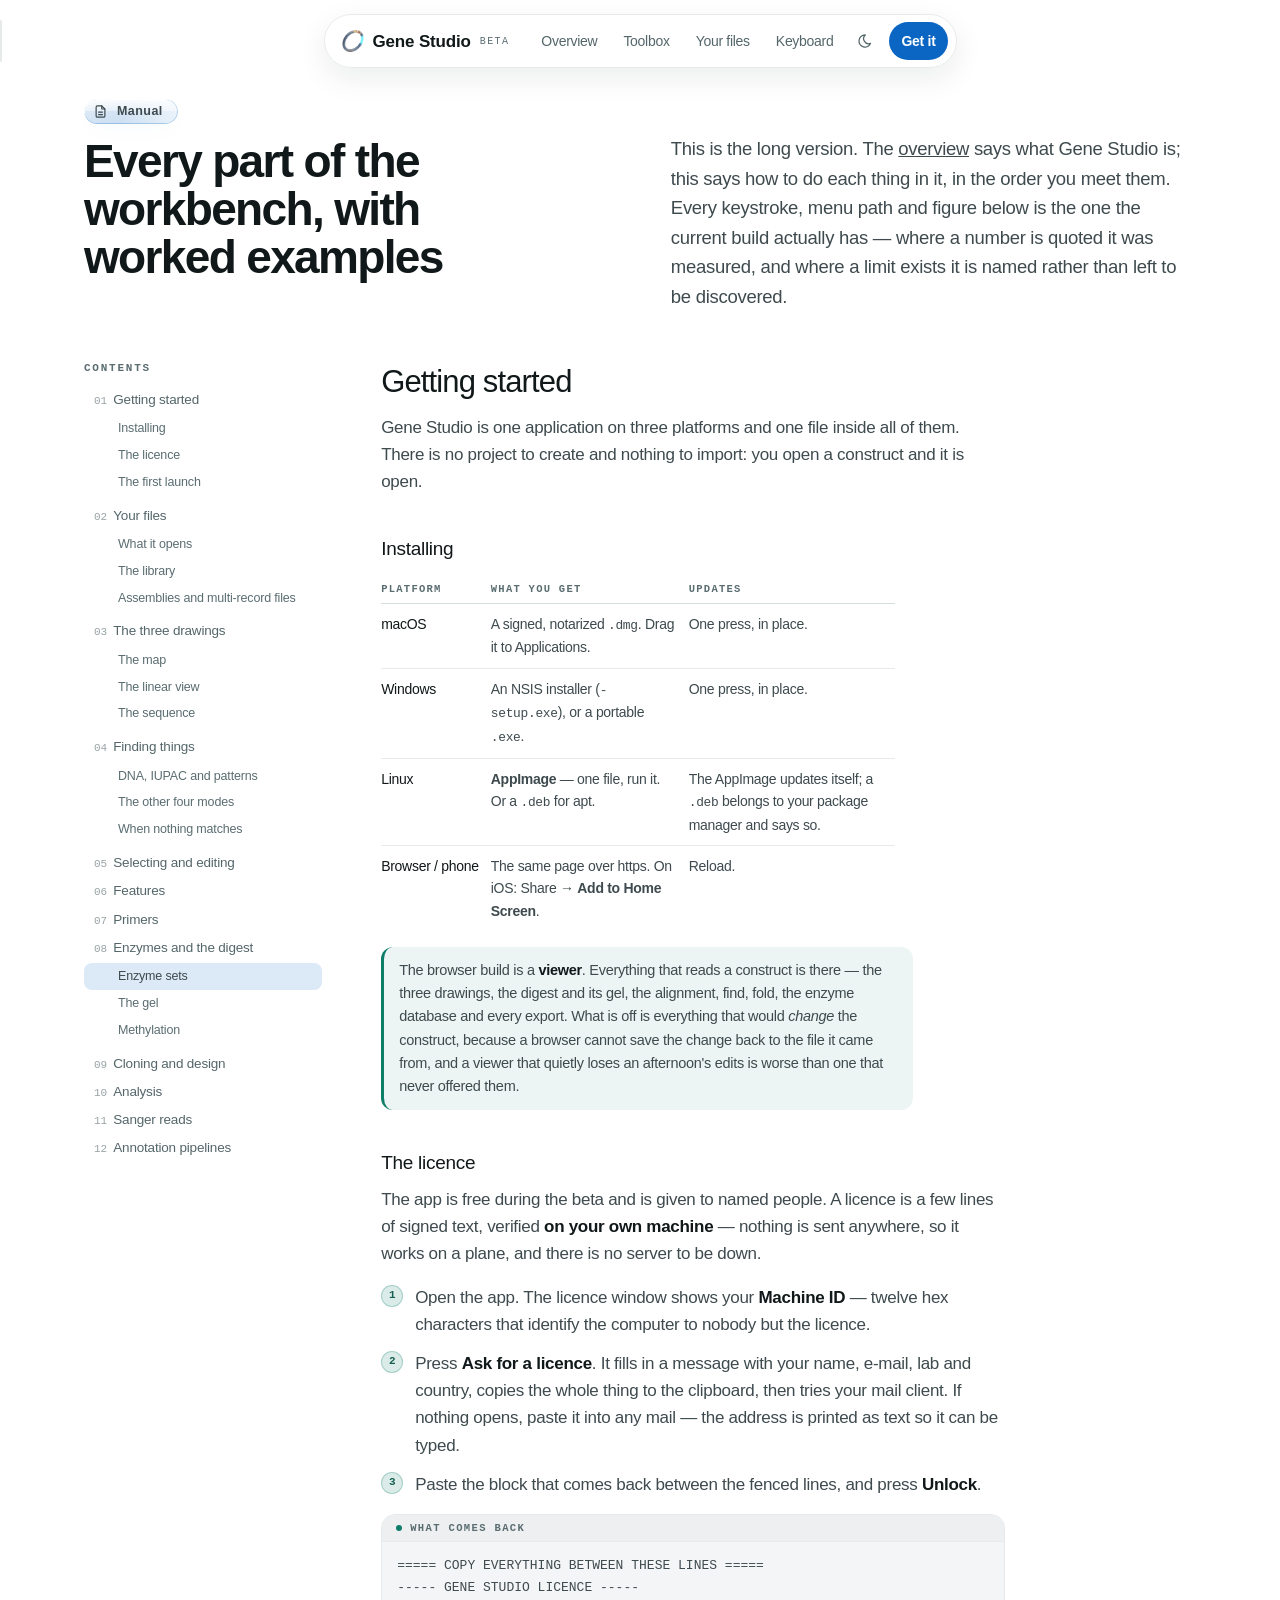
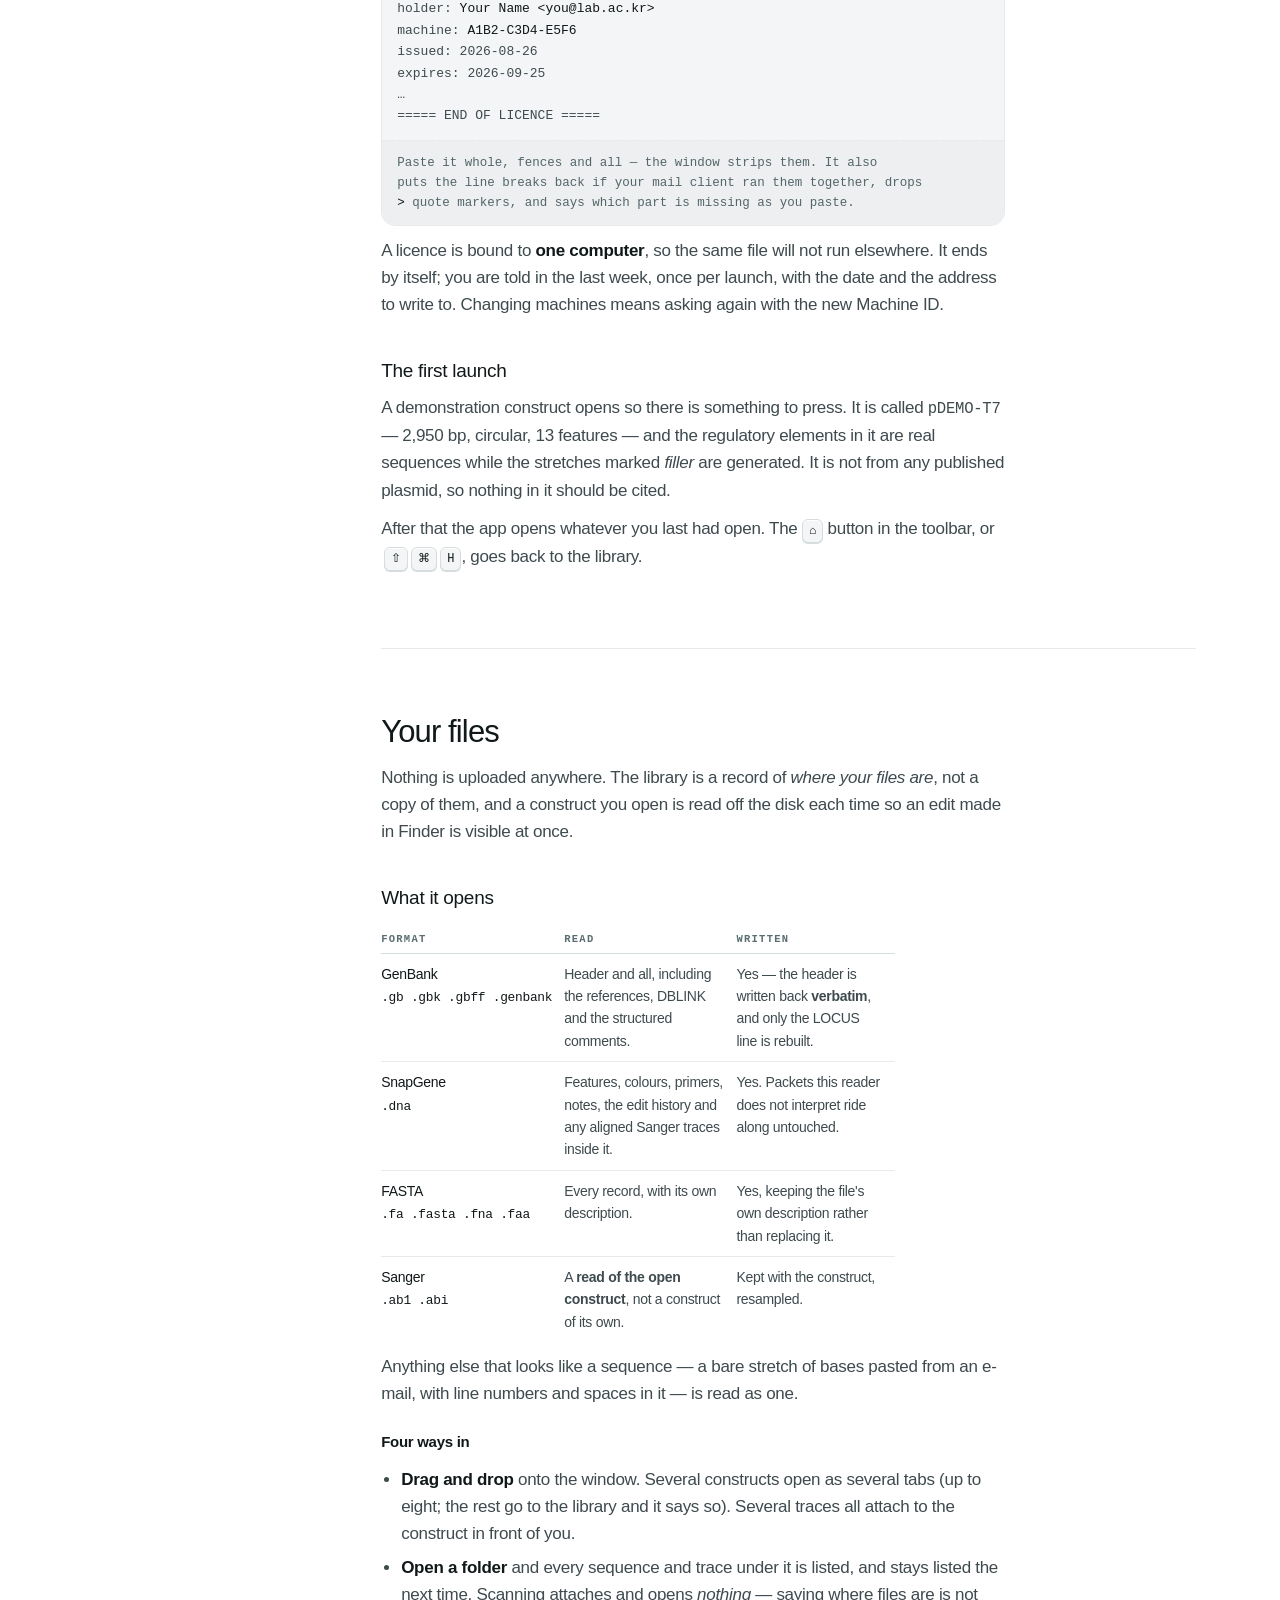
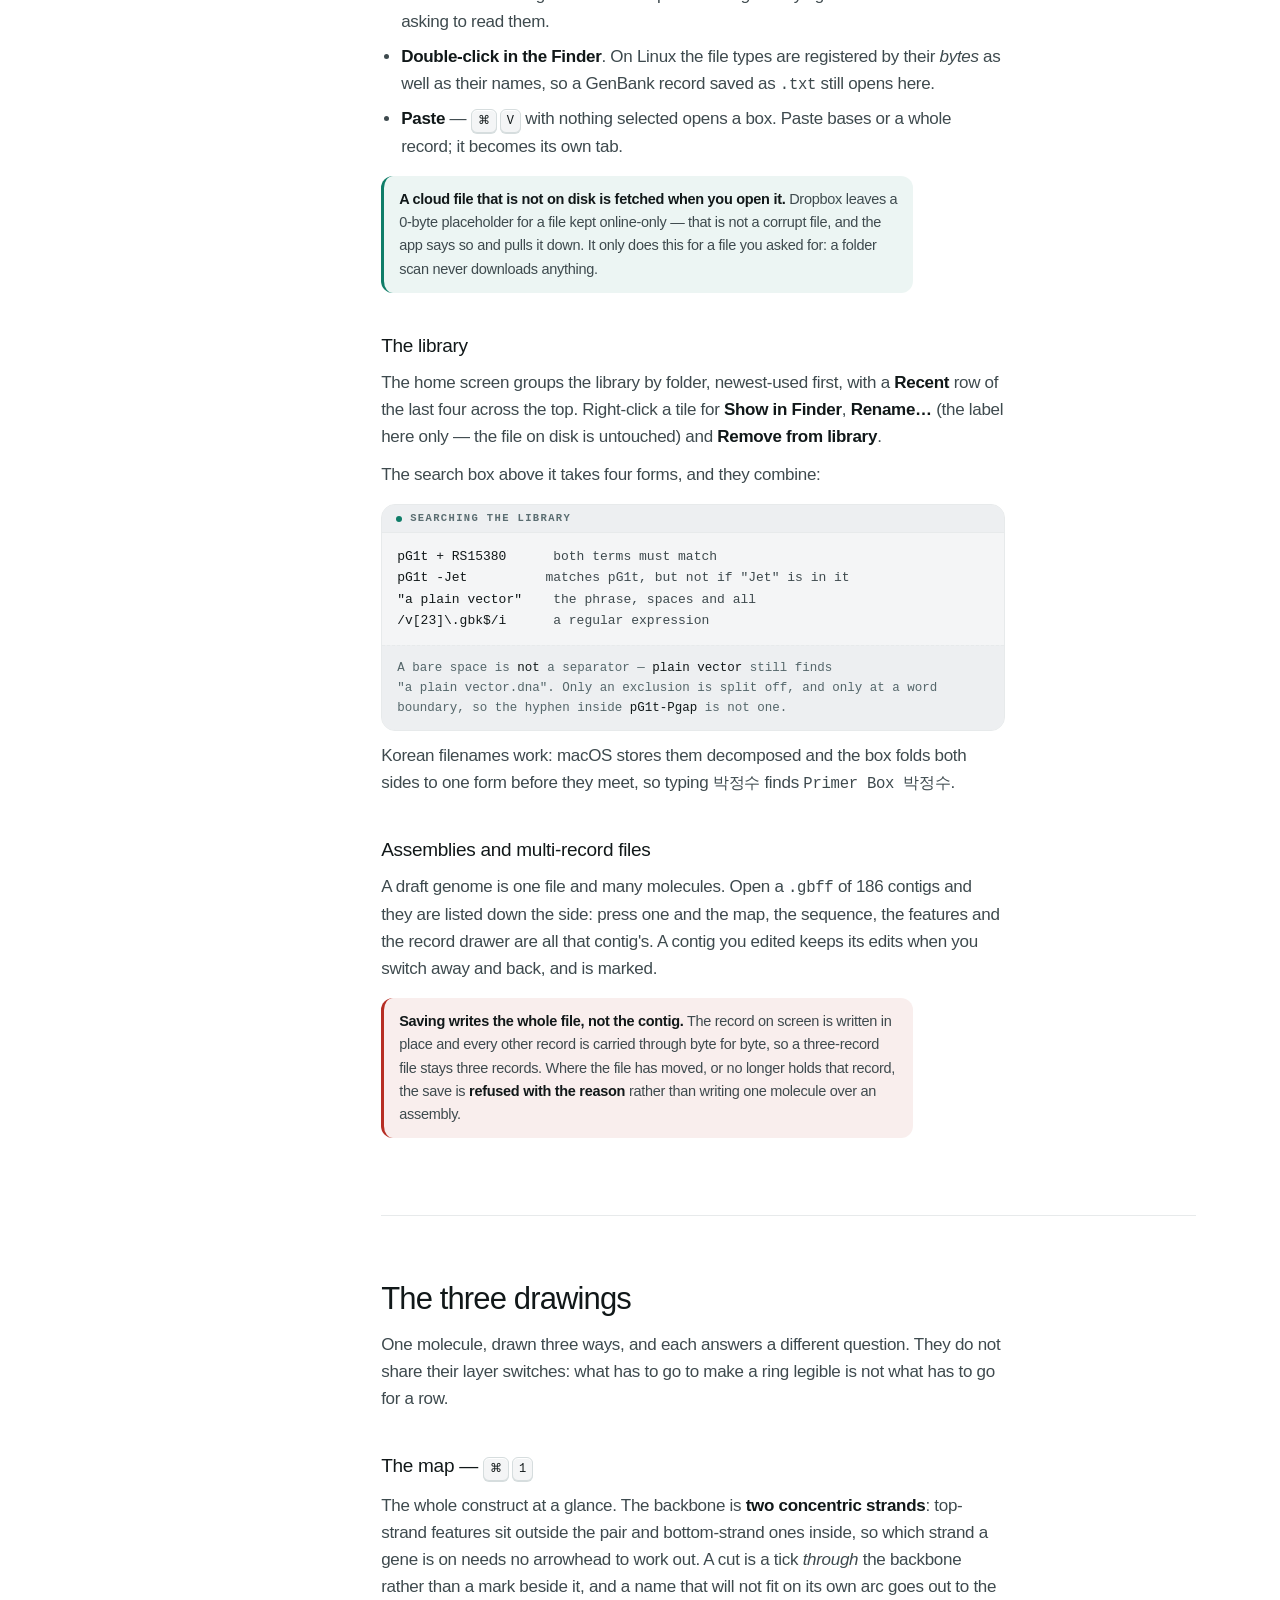
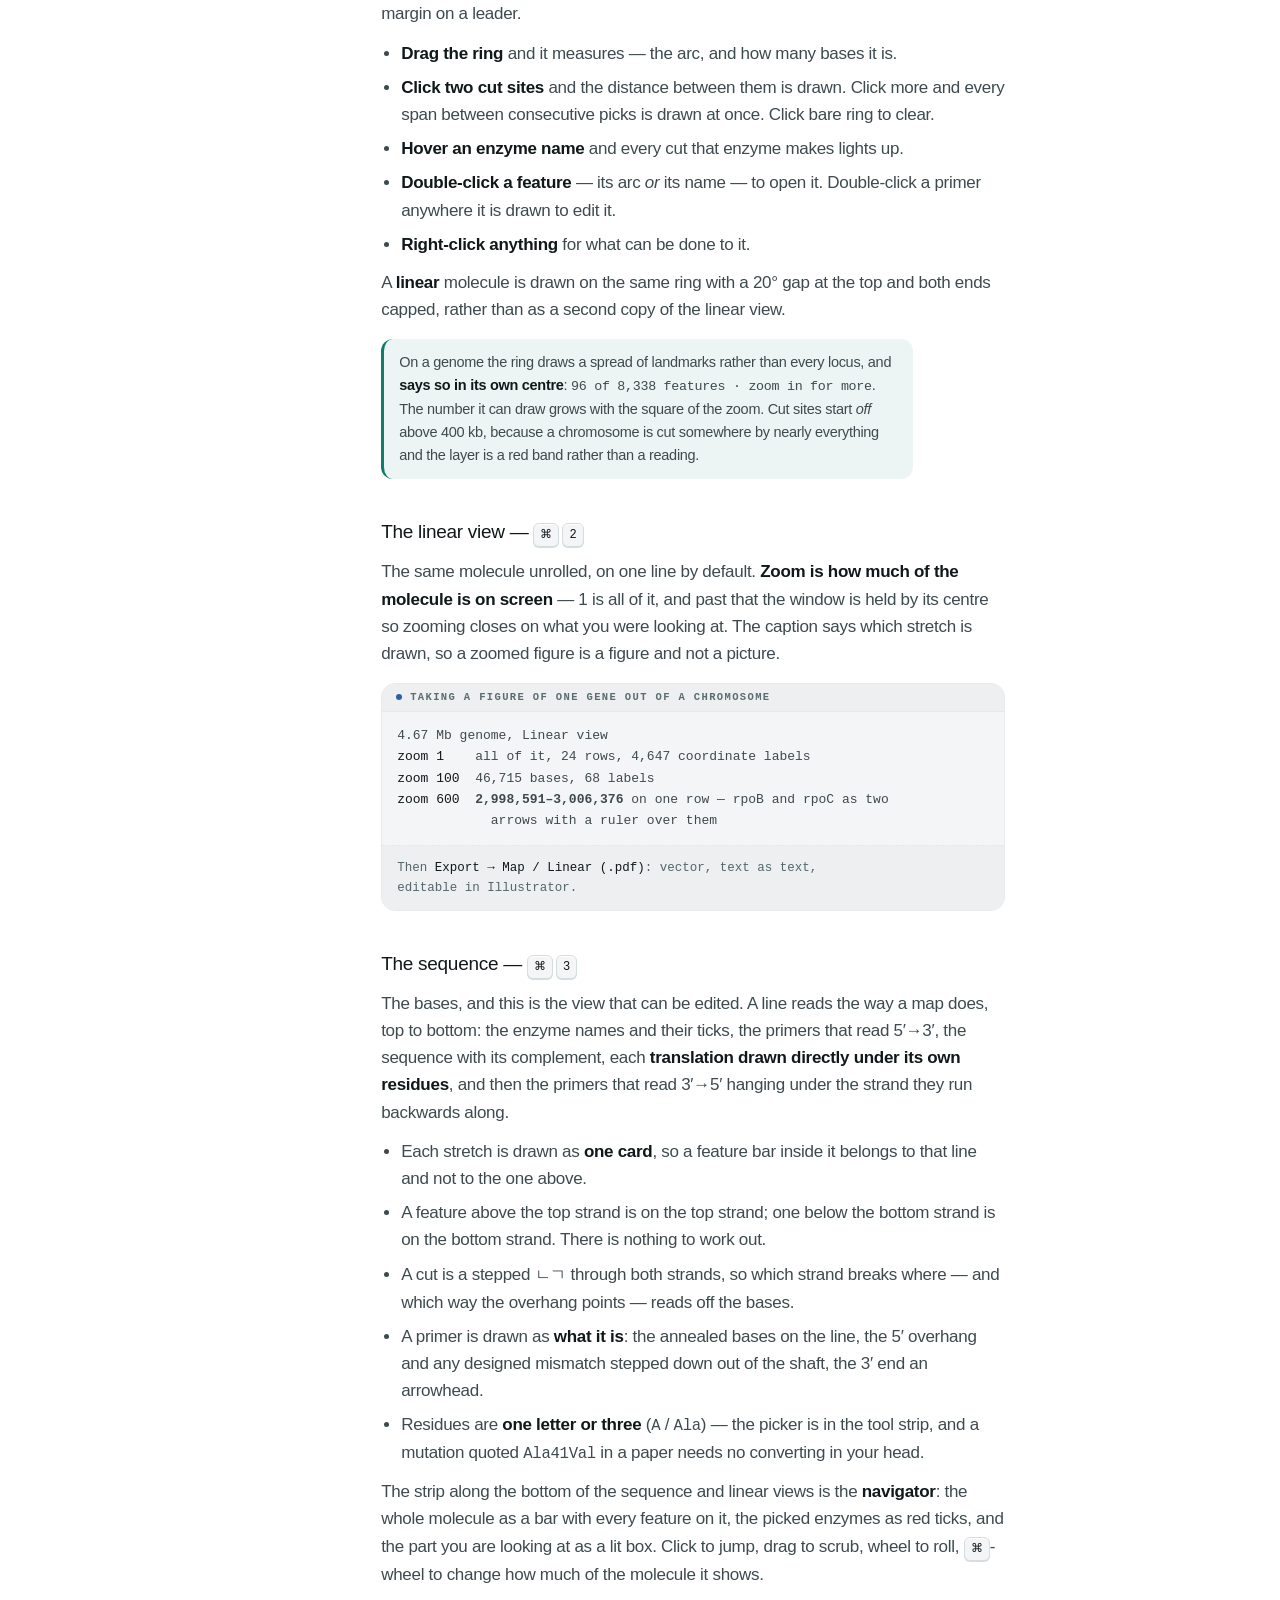
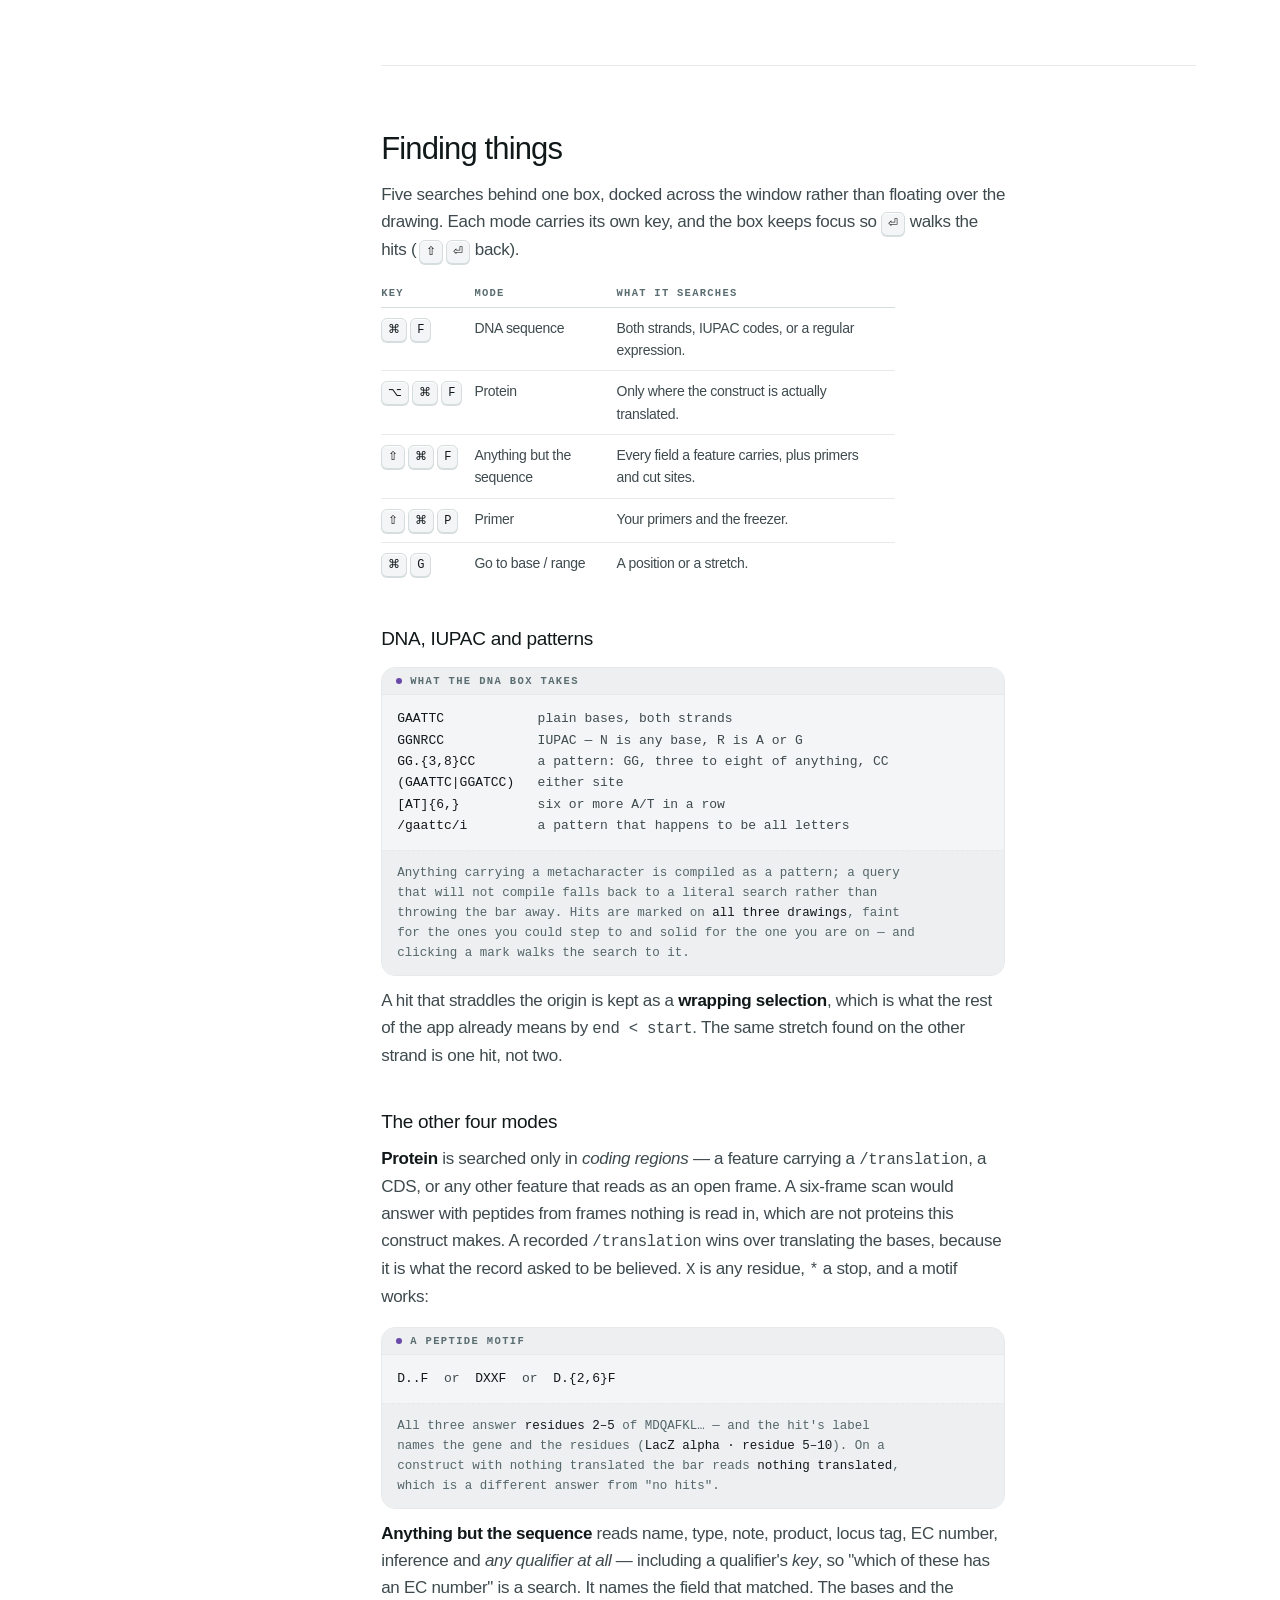
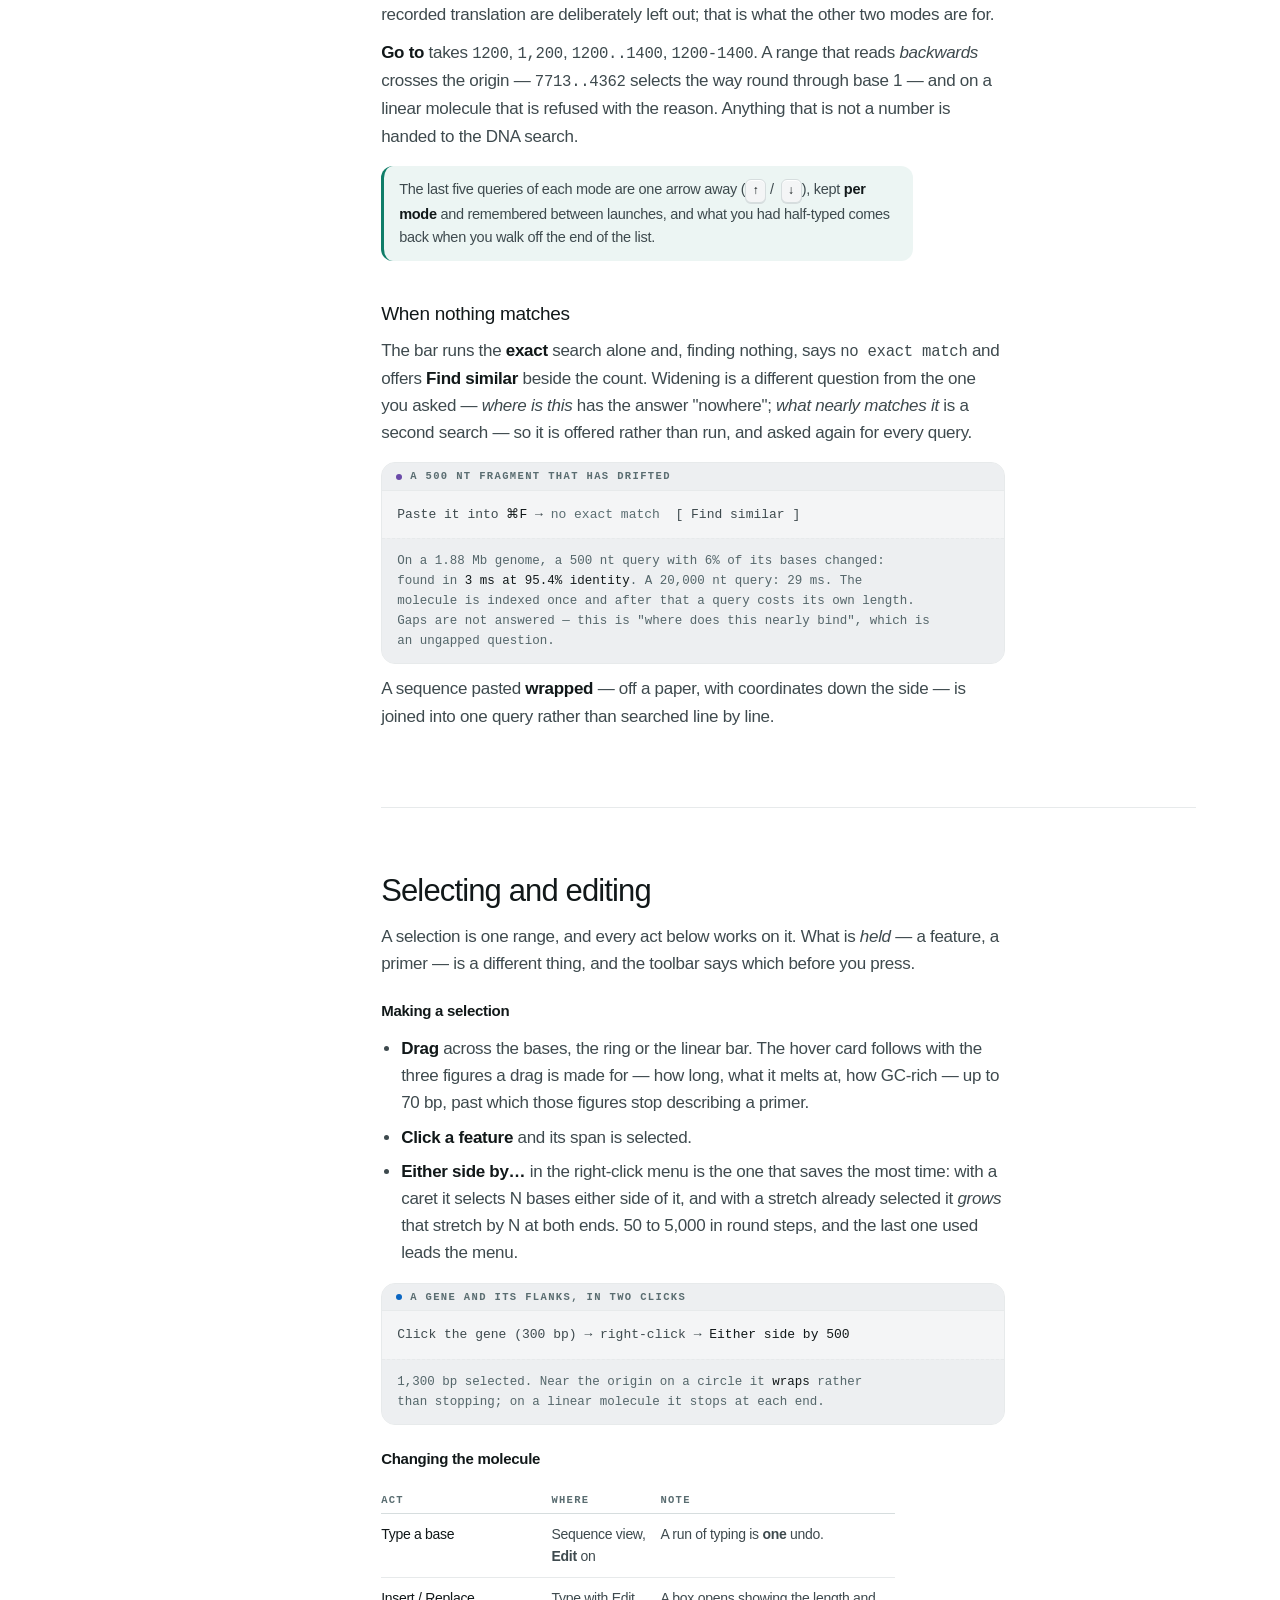
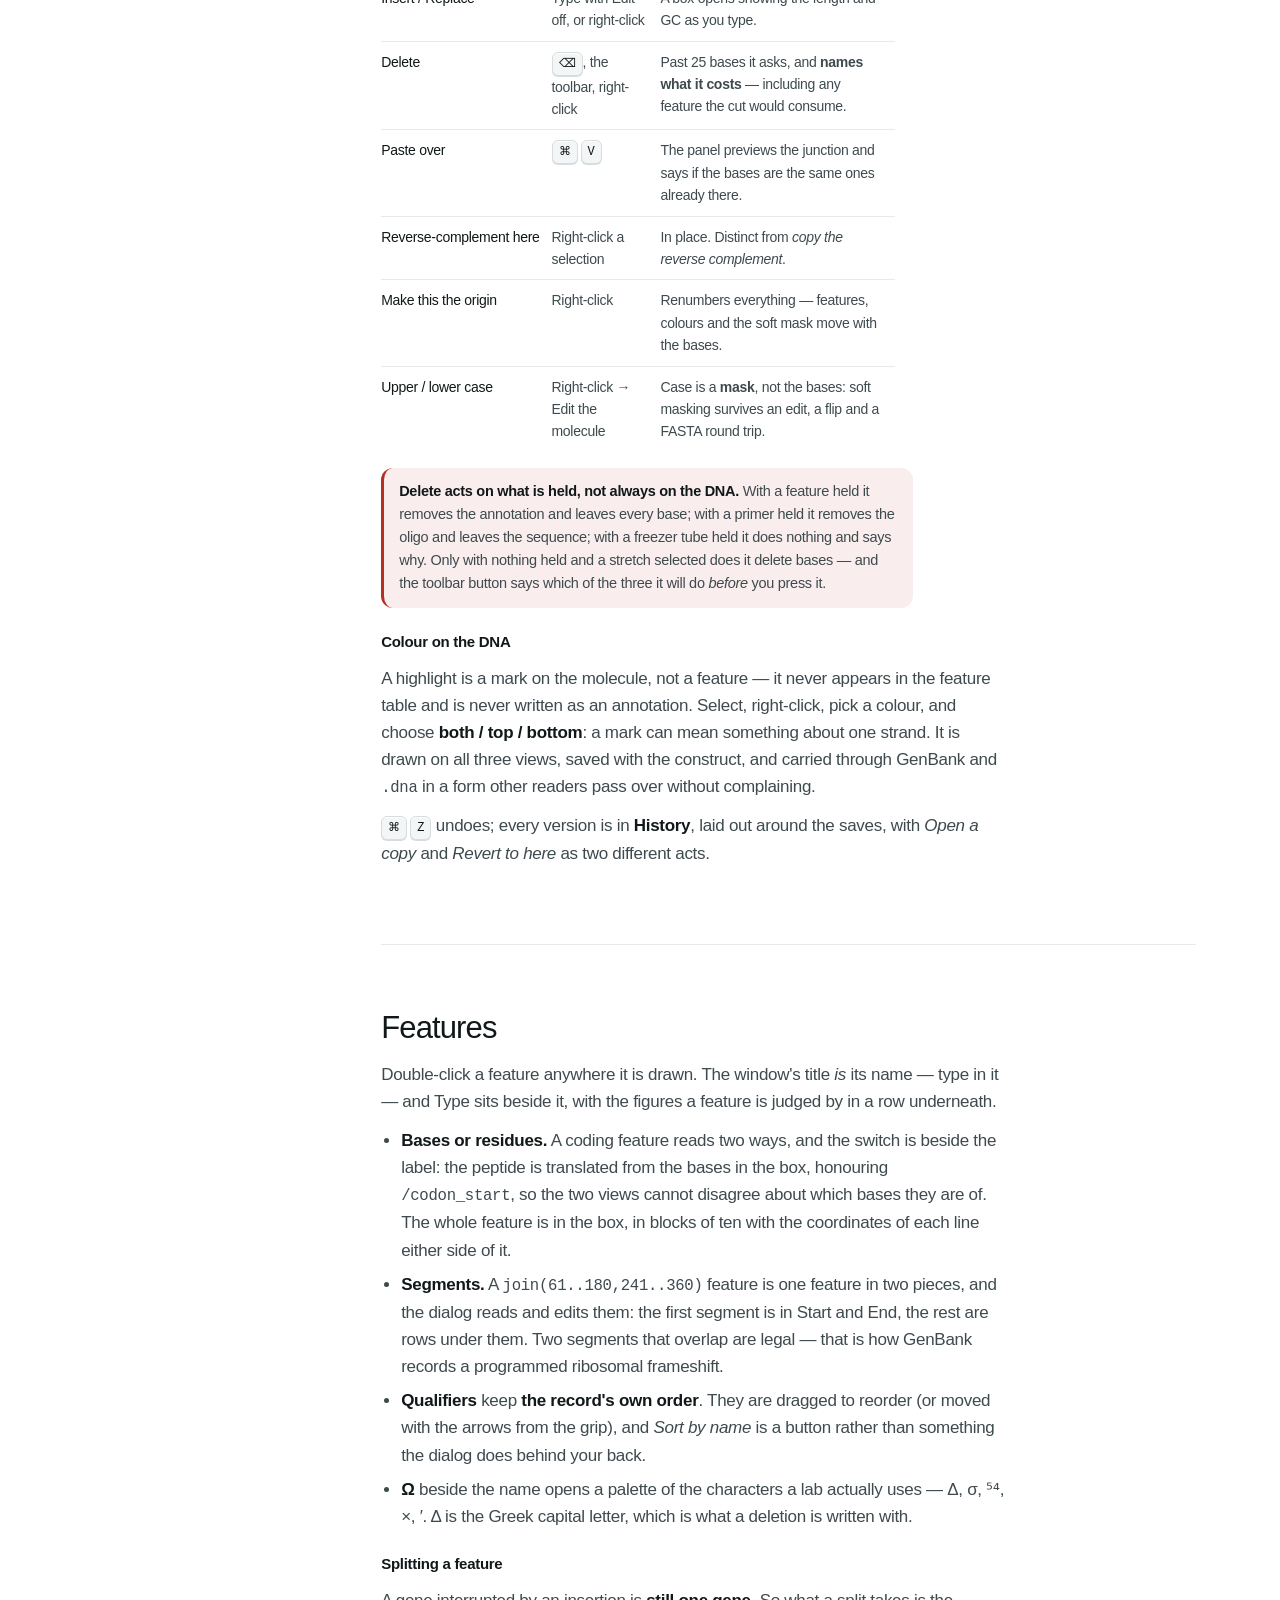
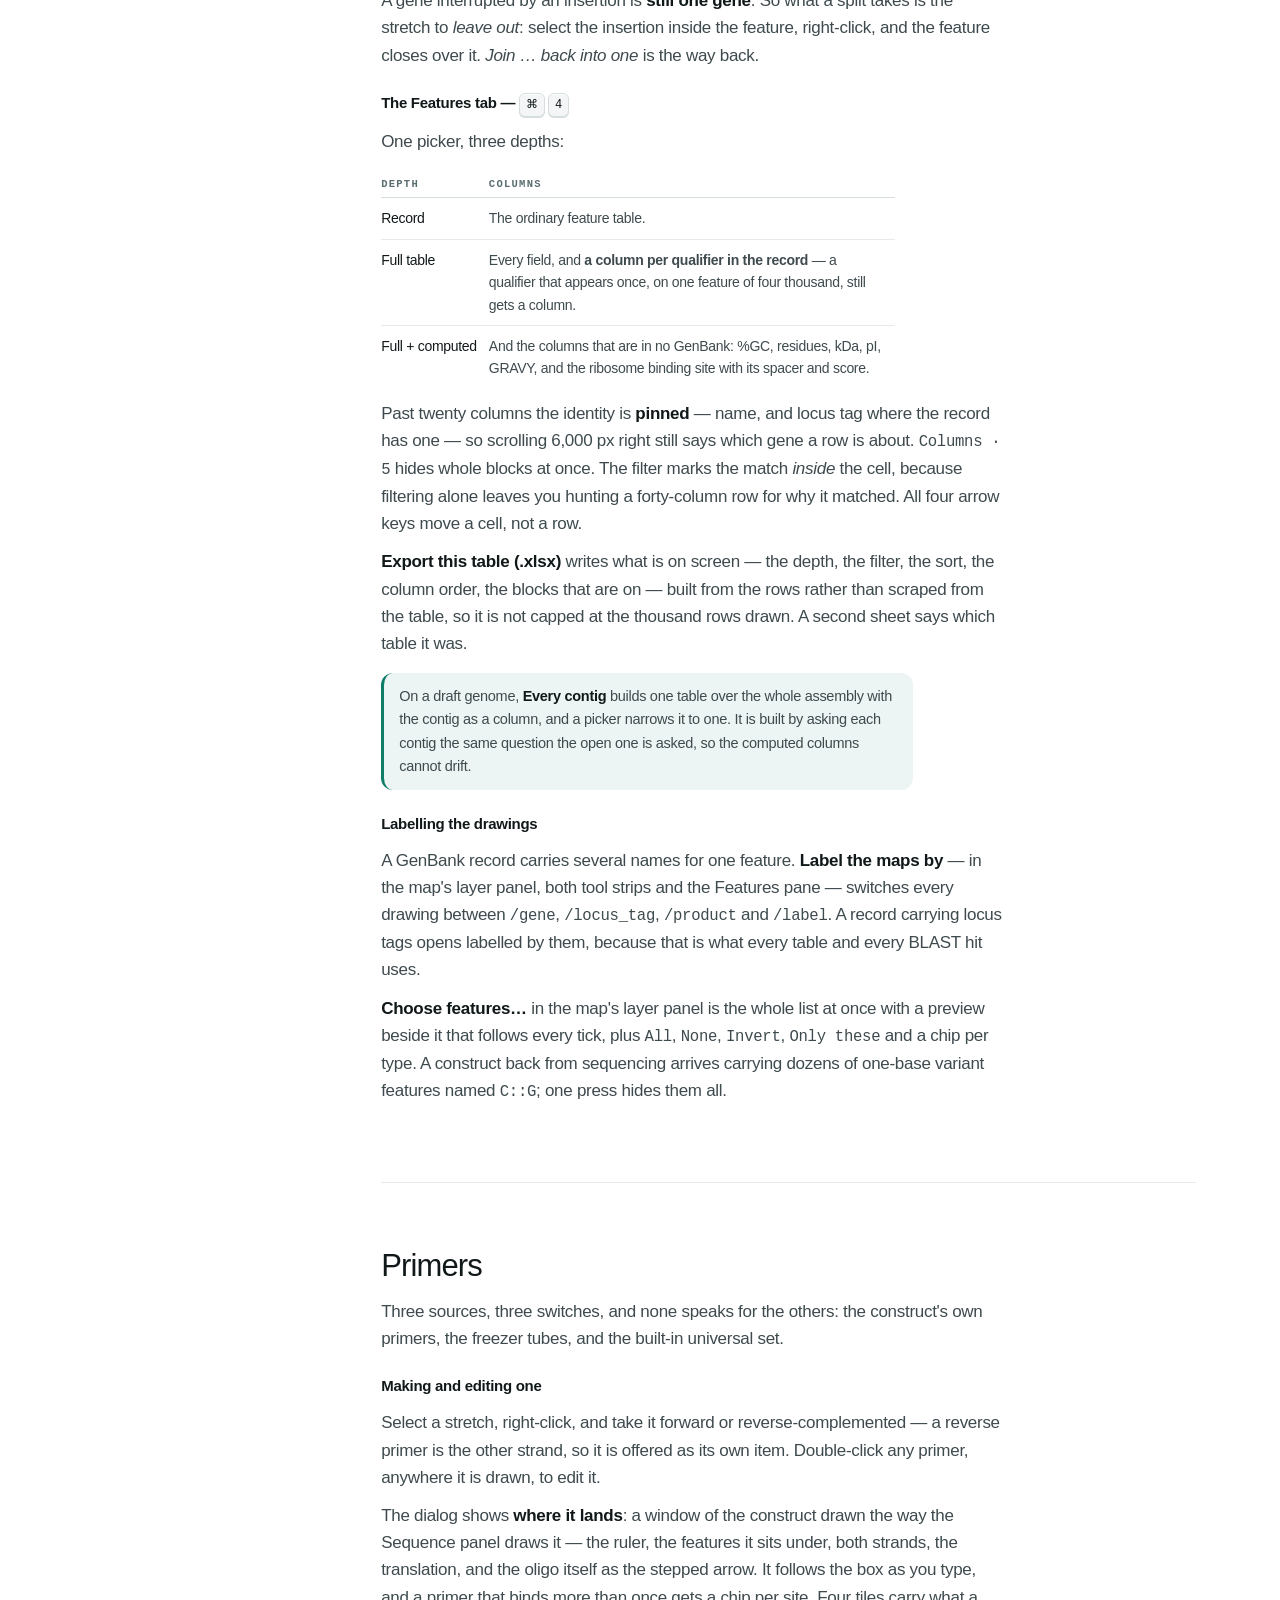
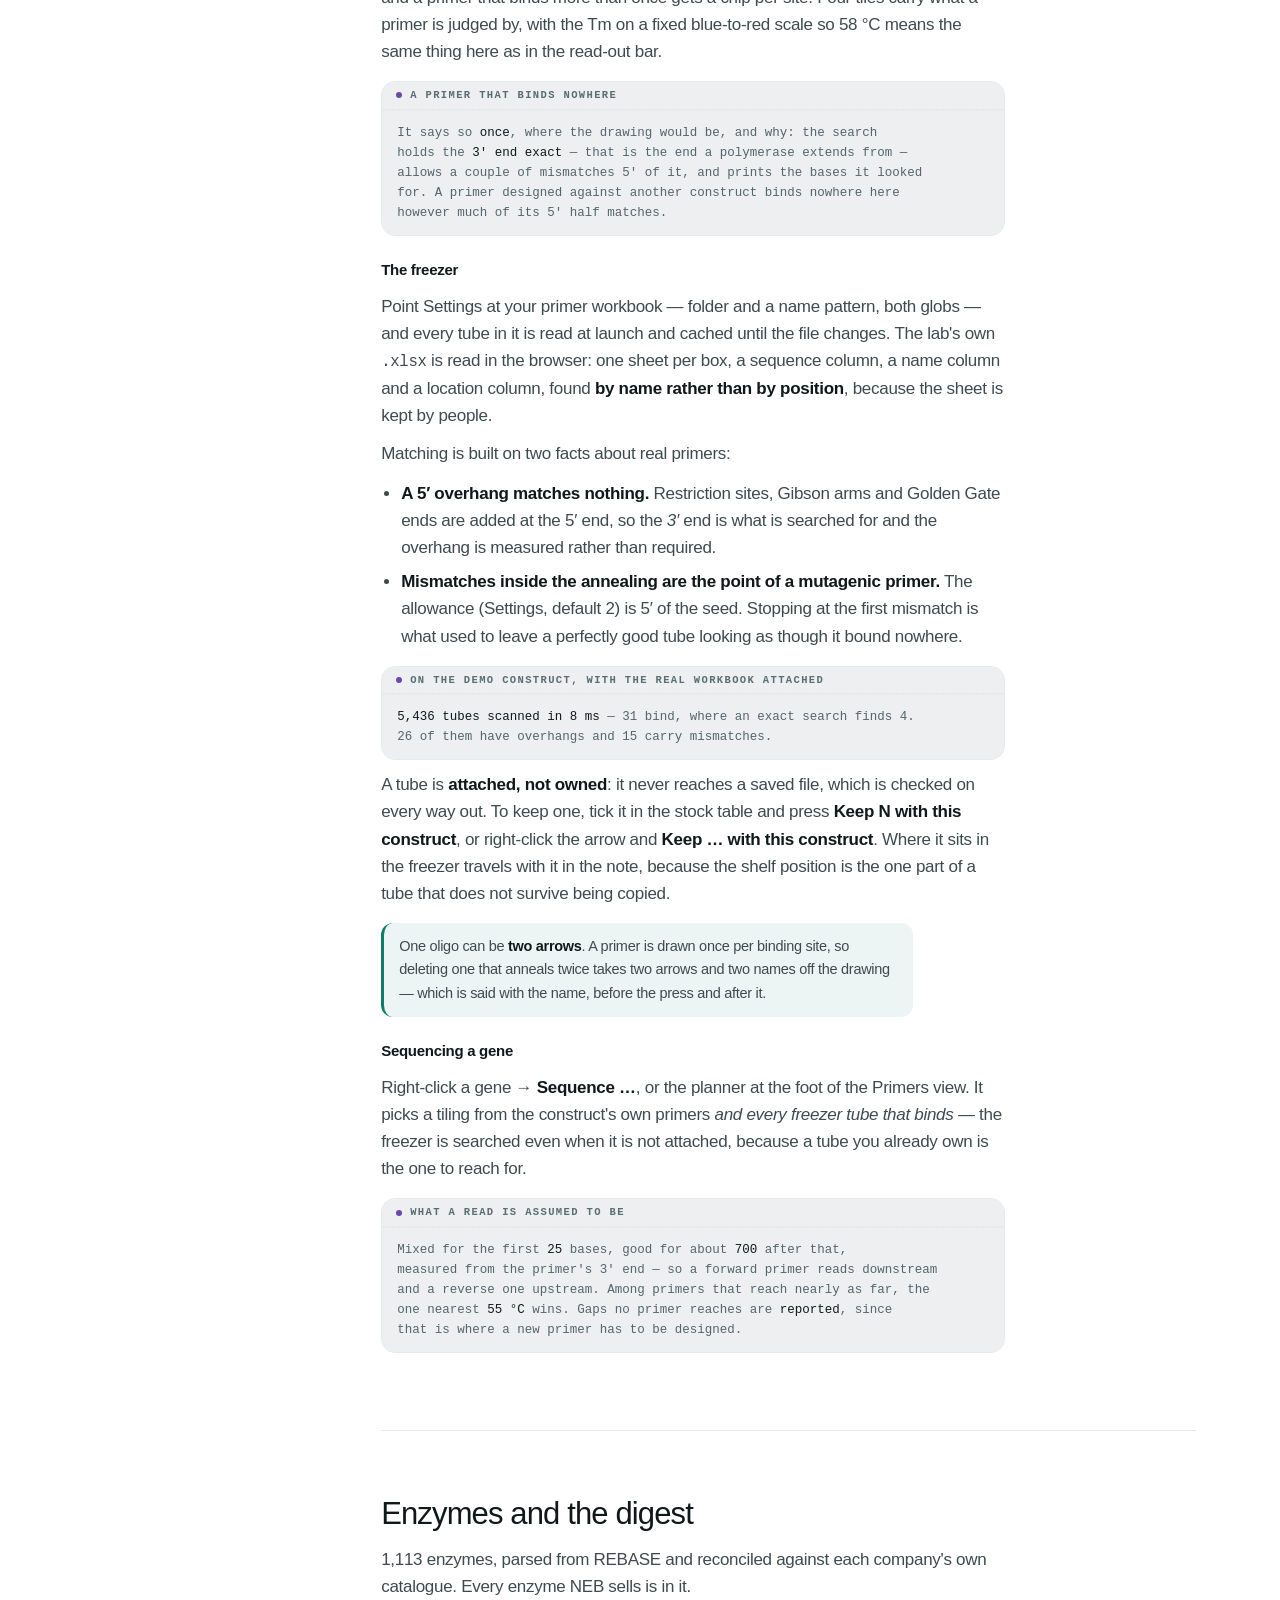
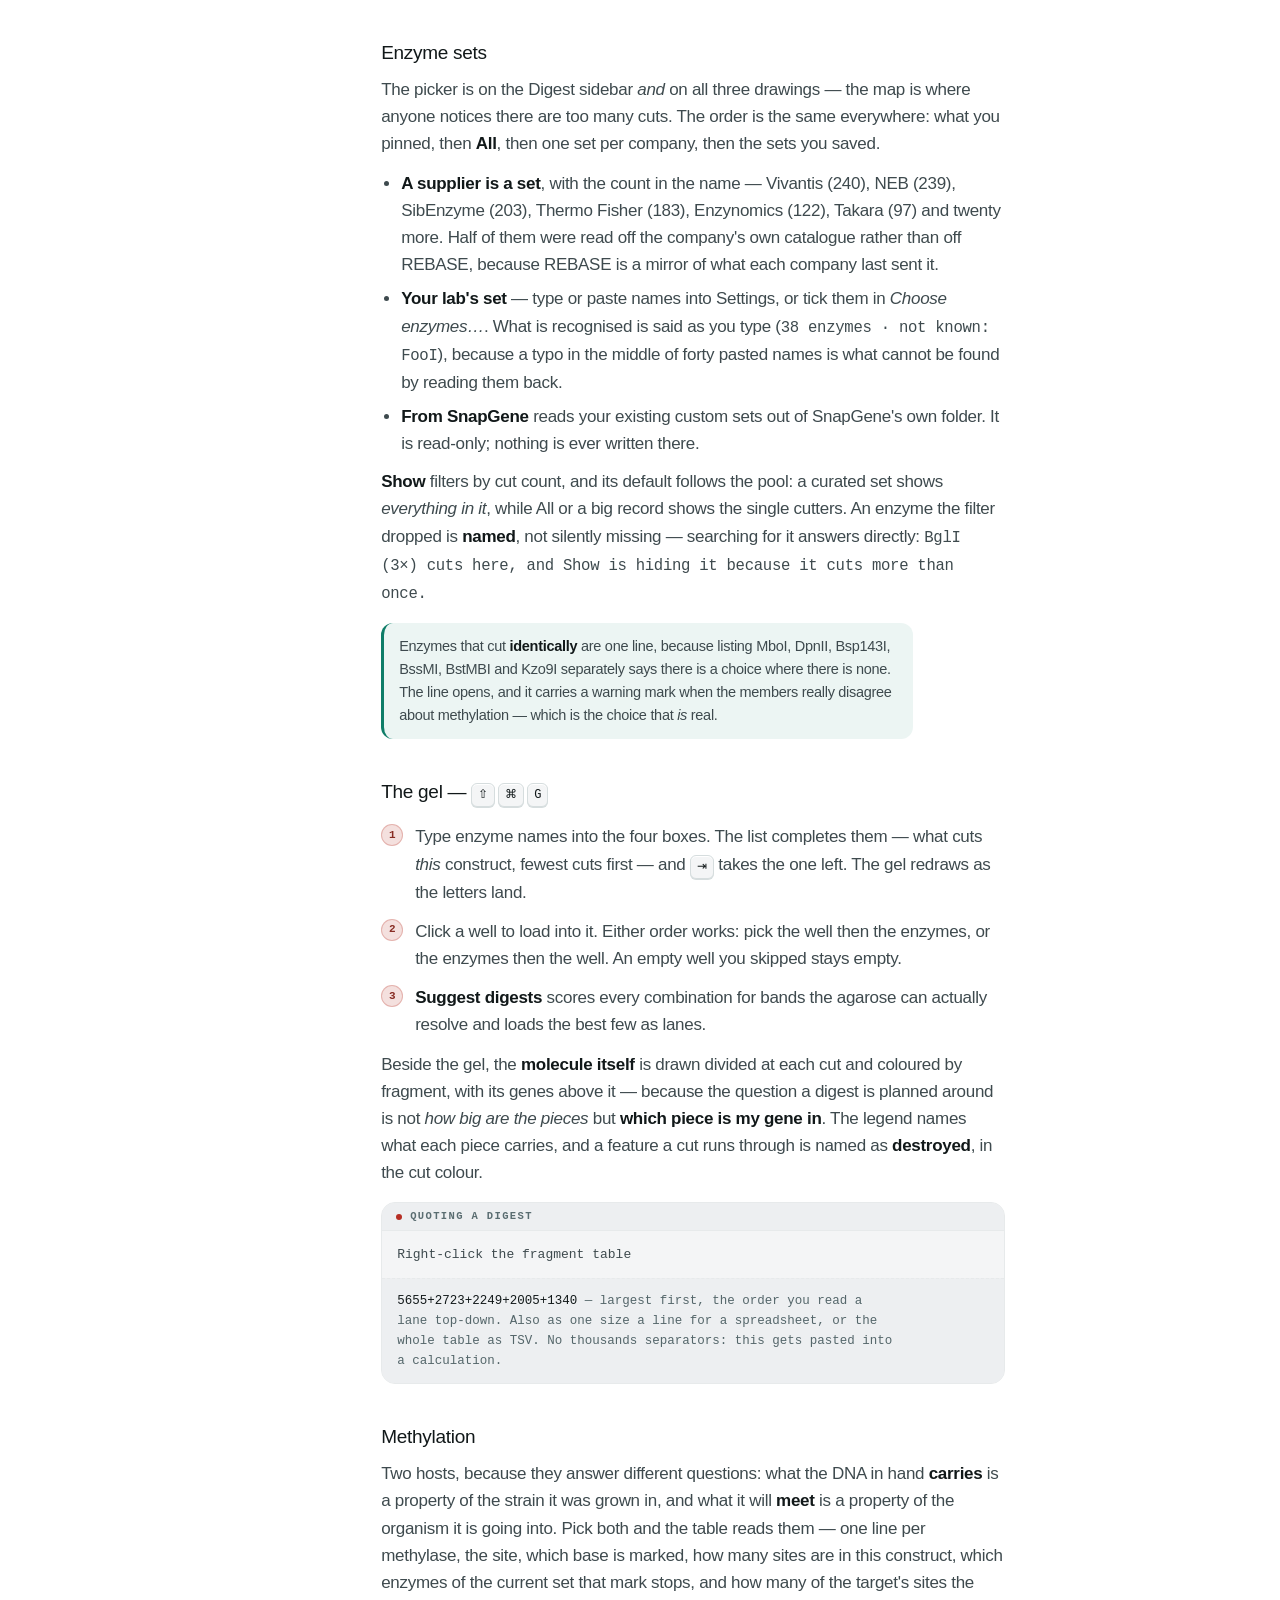
==== docs/guide.html @ 92829658 "The landing page" ====
<!doctype html>
<html lang="en" id="top">
<head>
<meta charset="utf-8">
<meta name="viewport" content="width=device-width, initial-scale=1, viewport-fit=cover">
<title>Gene Studio — the manual</title>
<meta name="description" content="How to use Gene Studio: opening files, the three drawings, finding and editing, features and primers, digests and methylation, cloning and guide design, Sanger review, the annotation pipelines, exporting, and every keyboard shortcut — with worked examples.">
<meta name="theme-color" media="(prefers-color-scheme: dark)" content="#0D1315">
<meta name="theme-color" media="(prefers-color-scheme: light)" content="#F7F9F9">
<meta name="color-scheme" content="light dark">
<!-- before the first paint, or it is a flash of the wrong page — see base.css -->
<script>(function(){var t;try{t=localStorage.getItem('gs-theme')}catch(e){}
if(t!=='light'&&t!=='dark')t='light';
document.documentElement.dataset.theme=t;})()</script>
<meta property="og:title" content="Gene Studio — the manual">
<meta property="og:description" content="Every part of the workbench, with worked examples.">
<meta property="og:type" content="article">
<!-- **The favicon is the application's own icon, not a second drawing of it.**
     The macOS and Windows icon is this render (`build/ring.png` -> `build/icon.png`),
     so a page whose tab carries a different mark looks like a different product.
     32 is the floor: a 3-D render at 16 px is mush. -->
<link rel="icon" type="image/png" sizes="32x32" href="asset/ring-32.png">
<link rel="icon" type="image/png" sizes="180x180" href="asset/ring-180.png">
<link rel="apple-touch-icon" href="asset/ring-180.png">
<!-- **The same face, or the two pages are two products.** `base.css` names
     Inter and Inter Tight and this page carries all of its type; without the
     link here the manual falls back to whatever the system answers with while
     the landing page is set in the display cut, which is the one thing "one
     stylesheet, two pages" exists to prevent. Self-hosted for the reason the
     landing page gives beside its own copy of these two lines. -->
<link rel="preload" href="font/inter-latin.woff2" as="font" type="font/woff2" crossorigin>
<link rel="stylesheet" href="font/fonts.css?v=20260828">
<link rel="stylesheet" href="base.css?v=20260918-hero1">
<link rel="stylesheet" href="guide.css">
</head>
<body>

<svg class="tbsprite" aria-hidden="true" focusable="false"><defs>
<!-- TABLER-SPRITE:START -->
  <symbol id="ti-activity" data-tabler="activity" viewBox="0 0 24 24">
    <path d="M3 12h4l3 8l4 -16l3 8h4" />
  </symbol>
  <symbol id="ti-adjustments-horizontal" data-tabler="adjustments-horizontal" viewBox="0 0 24 24">
    <path d="M12 6a2 2 0 1 0 4 0a2 2 0 1 0 -4 0" />
    <path d="M4 6l8 0" />
    <path d="M16 6l4 0" />
    <path d="M6 12a2 2 0 1 0 4 0a2 2 0 1 0 -4 0" />
    <path d="M4 12l2 0" />
    <path d="M10 12l10 0" />
    <path d="M15 18a2 2 0 1 0 4 0a2 2 0 1 0 -4 0" />
    <path d="M4 18l11 0" />
    <path d="M19 18l1 0" />
  </symbol>
  <symbol id="ti-affiliate" data-tabler="affiliate" viewBox="0 0 24 24">
    <path d="M5.931 6.936l1.275 4.249m5.607 5.609l4.251 1.275" />
    <path d="M11.683 12.317l5.759 -5.759" />
    <path d="M4 5.5a1.5 1.5 0 1 0 3 0a1.5 1.5 0 1 0 -3 0" />
    <path d="M17 5.5a1.5 1.5 0 1 0 3 0a1.5 1.5 0 1 0 -3 0" />
    <path d="M17 18.5a1.5 1.5 0 1 0 3 0a1.5 1.5 0 1 0 -3 0" />
    <path d="M4 15.5a4.5 4.5 0 1 0 9 0a4.5 4.5 0 1 0 -9 0" />
  </symbol>
  <symbol id="ti-alert-triangle" data-tabler="alert-triangle" viewBox="0 0 24 24">
    <path d="M12 9v4" />
    <path d="M10.363 3.591l-8.106 13.534a1.914 1.914 0 0 0 1.636 2.871h16.214a1.914 1.914 0 0 0 1.636 -2.87l-8.106 -13.536a1.914 1.914 0 0 0 -3.274 0" />
    <path d="M12 16h.01" />
  </symbol>
  <symbol id="ti-align-box-left-middle" data-tabler="align-box-left-middle" viewBox="0 0 24 24">
    <path d="M3 5a2 2 0 0 1 2 -2h14a2 2 0 0 1 2 2v14a2 2 0 0 1 -2 2h-14a2 2 0 0 1 -2 -2v-14" />
    <path d="M9 15h-2" />
    <path d="M13 12h-6" />
    <path d="M11 9h-4" />
  </symbol>
  <symbol id="ti-alphabet-greek" data-tabler="alphabet-greek" viewBox="0 0 24 24">
    <path d="M10 10v7" />
    <path d="M5 12a2 2 0 0 1 2 -2h1a2 2 0 0 1 2 2v3a2 2 0 0 1 -2 2h-1a2 2 0 0 1 -2 -2l0 -3" />
    <path d="M14 20v-11a2 2 0 0 1 2 -2h1a2 2 0 0 1 2 2v1a2 2 0 0 1 -2 2a2 2 0 0 1 2 2v1a2 2 0 0 1 -2 2" />
  </symbol>
  <symbol id="ti-arrow-back-up" data-tabler="arrow-back-up" viewBox="0 0 24 24">
    <path d="M9 14l-4 -4l4 -4" />
    <path d="M5 10h11a4 4 0 1 1 0 8h-1" />
  </symbol>
  <symbol id="ti-arrow-down" data-tabler="arrow-down" viewBox="0 0 24 24">
    <path d="M12 5l0 14" />
    <path d="M18 13l-6 6" />
    <path d="M6 13l6 6" />
  </symbol>
  <symbol id="ti-arrow-forward-up" data-tabler="arrow-forward-up" viewBox="0 0 24 24">
    <path d="M15 14l4 -4l-4 -4" />
    <path d="M19 10h-11a4 4 0 1 0 0 8h1" />
  </symbol>
  <symbol id="ti-arrow-right" data-tabler="arrow-right" viewBox="0 0 24 24">
    <path d="M5 12l14 0" />
    <path d="M13 18l6 -6" />
    <path d="M13 6l6 6" />
  </symbol>
  <symbol id="ti-arrow-up" data-tabler="arrow-up" viewBox="0 0 24 24">
    <path d="M12 5l0 14" />
    <path d="M18 11l-6 -6" />
    <path d="M6 11l6 -6" />
  </symbol>
  <symbol id="ti-arrows-exchange" data-tabler="arrows-exchange" viewBox="0 0 24 24">
    <path d="M7 10h14l-4 -4" />
    <path d="M17 14h-14l4 4" />
  </symbol>
  <symbol id="ti-arrows-horizontal" data-tabler="arrows-horizontal" viewBox="0 0 24 24">
    <path d="M7 8l-4 4l4 4" />
    <path d="M17 8l4 4l-4 4" />
    <path d="M3 12l18 0" />
  </symbol>
  <symbol id="ti-arrows-maximize" data-tabler="arrows-maximize" viewBox="0 0 24 24">
    <path d="M16 4l4 0l0 4" />
    <path d="M14 10l6 -6" />
    <path d="M8 20l-4 0l0 -4" />
    <path d="M4 20l6 -6" />
    <path d="M16 20l4 0l0 -4" />
    <path d="M14 14l6 6" />
    <path d="M8 4l-4 0l0 4" />
    <path d="M4 4l6 6" />
  </symbol>
  <symbol id="ti-atom-2" data-tabler="atom-2" viewBox="0 0 24 24">
    <path d="M9 12a3 3 0 1 0 6 0a3 3 0 1 0 -6 0" />
    <path d="M12 21l0 .01" />
    <path d="M3 9l0 .01" />
    <path d="M21 9l0 .01" />
    <path d="M8 20.1a9 9 0 0 1 -5 -7.1" />
    <path d="M16 20.1a9 9 0 0 0 5 -7.1" />
    <path d="M6.2 5a9 9 0 0 1 11.4 0" />
  </symbol>
  <symbol id="ti-binary-tree" data-tabler="binary-tree" viewBox="0 0 24 24">
    <path d="M6 20a2 2 0 1 0 -4 0a2 2 0 0 0 4 0" />
    <path d="M16 4a2 2 0 1 0 -4 0a2 2 0 0 0 4 0" />
    <path d="M16 20a2 2 0 1 0 -4 0a2 2 0 0 0 4 0" />
    <path d="M11 12a2 2 0 1 0 -4 0a2 2 0 0 0 4 0" />
    <path d="M21 12a2 2 0 1 0 -4 0a2 2 0 0 0 4 0" />
    <path d="M5.058 18.306l2.88 -4.606" />
    <path d="M10.061 10.303l2.877 -4.604" />
    <path d="M10.065 13.705l2.876 4.6" />
    <path d="M15.063 5.7l2.881 4.61" />
  </symbol>
  <symbol id="ti-blocks" data-tabler="blocks" viewBox="0 0 24 24">
    <path d="M14 4a1 1 0 0 1 1 -1h5a1 1 0 0 1 1 1v5a1 1 0 0 1 -1 1h-5a1 1 0 0 1 -1 -1l0 -5" />
    <path d="M3 14h12a2 2 0 0 1 2 2v3a2 2 0 0 1 -2 2h-10a2 2 0 0 1 -2 -2v-10a2 2 0 0 1 2 -2h3a2 2 0 0 1 2 2v12" />
  </symbol>
  <symbol id="ti-brackets" data-tabler="brackets" viewBox="0 0 24 24">
    <path d="M8 4h-3v16h3" />
    <path d="M16 4h3v16h-3" />
  </symbol>
  <symbol id="ti-brackets-contain" data-tabler="brackets-contain" viewBox="0 0 24 24">
    <path d="M7 4h-4v16h4" />
    <path d="M17 4h4v16h-4" />
    <path d="M8 16h.01" />
    <path d="M12 16h.01" />
    <path d="M16 16h.01" />
  </symbol>
  <symbol id="ti-bulb" data-tabler="bulb" viewBox="0 0 24 24">
    <path d="M3 12h1m8 -9v1m8 8h1m-15.4 -6.4l.7 .7m12.1 -.7l-.7 .7" />
    <path d="M9 16a5 5 0 1 1 6 0a3.5 3.5 0 0 0 -1 3a2 2 0 0 1 -4 0a3.5 3.5 0 0 0 -1 -3" />
    <path d="M9.7 17l4.6 0" />
  </symbol>
  <symbol id="ti-chart-dots" data-tabler="chart-dots" viewBox="0 0 24 24">
    <path d="M3 3v18h18" />
    <path d="M7 9a2 2 0 1 0 4 0a2 2 0 1 0 -4 0" />
    <path d="M17 7a2 2 0 1 0 4 0a2 2 0 1 0 -4 0" />
    <path d="M12 15a2 2 0 1 0 4 0a2 2 0 1 0 -4 0" />
    <path d="M10.16 10.62l2.34 2.88" />
    <path d="M15.088 13.328l2.837 -4.586" />
  </symbol>
  <symbol id="ti-chart-histogram" data-tabler="chart-histogram" viewBox="0 0 24 24">
    <path d="M3 3v18h18" />
    <path d="M20 18v3" />
    <path d="M16 16v5" />
    <path d="M12 13v8" />
    <path d="M8 16v5" />
    <path d="M3 11c6 0 5 -5 9 -5s3 5 9 5" />
  </symbol>
  <symbol id="ti-check" data-tabler="check" viewBox="0 0 24 24">
    <path d="M5 12l5 5l10 -10" />
  </symbol>
  <symbol id="ti-chevron-down" data-tabler="chevron-down" viewBox="0 0 24 24">
    <path d="M6 9l6 6l6 -6" />
  </symbol>
  <symbol id="ti-chevron-left" data-tabler="chevron-left" viewBox="0 0 24 24">
    <path d="M15 6l-6 6l6 6" />
  </symbol>
  <symbol id="ti-chevron-right" data-tabler="chevron-right" viewBox="0 0 24 24">
    <path d="M9 6l6 6l-6 6" />
  </symbol>
  <symbol id="ti-chevron-up" data-tabler="chevron-up" viewBox="0 0 24 24">
    <path d="M6 15l6 -6l6 6" />
  </symbol>
  <symbol id="ti-circle-check" data-tabler="circle-check" viewBox="0 0 24 24">
    <path d="M3 12a9 9 0 1 0 18 0a9 9 0 1 0 -18 0" />
    <path d="M9 12l2 2l4 -4" />
  </symbol>
  <symbol id="ti-circles-relation" data-tabler="circles-relation" viewBox="0 0 24 24">
    <path d="M9.183 6.117a6 6 0 1 0 4.511 3.986" />
    <path d="M14.813 17.883a6 6 0 1 0 -4.496 -3.954" />
  </symbol>
  <symbol id="ti-code" data-tabler="code" viewBox="0 0 24 24">
    <path d="M7 8l-4 4l4 4" />
    <path d="M17 8l4 4l-4 4" />
    <path d="M14 4l-4 16" />
  </symbol>
  <symbol id="ti-coin" data-tabler="coin" viewBox="0 0 24 24">
    <path d="M3 12a9 9 0 1 0 18 0a9 9 0 1 0 -18 0" />
    <path d="M14.8 9a2 2 0 0 0 -1.8 -1h-2a2 2 0 1 0 0 4h2a2 2 0 1 1 0 4h-2a2 2 0 0 1 -1.8 -1" />
    <path d="M12 7v10" />
  </symbol>
  <symbol id="ti-copy" data-tabler="copy" viewBox="0 0 24 24">
    <path d="M7 9.667a2.667 2.667 0 0 1 2.667 -2.667h8.666a2.667 2.667 0 0 1 2.667 2.667v8.666a2.667 2.667 0 0 1 -2.667 2.667h-8.666a2.667 2.667 0 0 1 -2.667 -2.667l0 -8.666" />
    <path d="M4.012 16.737a2.005 2.005 0 0 1 -1.012 -1.737v-10c0 -1.1 .9 -2 2 -2h10c.75 0 1.158 .385 1.5 1" />
  </symbol>
  <symbol id="ti-database" data-tabler="database" viewBox="0 0 24 24">
    <path d="M4 6a8 3 0 1 0 16 0a8 3 0 1 0 -16 0" />
    <path d="M4 6v6a8 3 0 0 0 16 0v-6" />
    <path d="M4 12v6a8 3 0 0 0 16 0v-6" />
  </symbol>
  <symbol id="ti-device-floppy" data-tabler="device-floppy" viewBox="0 0 24 24">
    <path d="M6 4h10l4 4v10a2 2 0 0 1 -2 2h-12a2 2 0 0 1 -2 -2v-12a2 2 0 0 1 2 -2" />
    <path d="M10 14a2 2 0 1 0 4 0a2 2 0 1 0 -4 0" />
    <path d="M14 4l0 4l-6 0l0 -4" />
  </symbol>
  <symbol id="ti-device-mobile" data-tabler="device-mobile" viewBox="0 0 24 24">
    <path d="M6 5a2 2 0 0 1 2 -2h8a2 2 0 0 1 2 2v14a2 2 0 0 1 -2 2h-8a2 2 0 0 1 -2 -2v-14" />
    <path d="M11 4h2" />
    <path d="M12 17v.01" />
  </symbol>
  <symbol id="ti-devices" data-tabler="devices" viewBox="0 0 24 24">
    <path d="M13 9a1 1 0 0 1 1 -1h6a1 1 0 0 1 1 1v10a1 1 0 0 1 -1 1h-6a1 1 0 0 1 -1 -1v-10" />
    <path d="M18 8v-3a1 1 0 0 0 -1 -1h-13a1 1 0 0 0 -1 1v12a1 1 0 0 0 1 1h9" />
    <path d="M16 9h2" />
  </symbol>
  <symbol id="ti-dna-2" data-tabler="dna-2" viewBox="0 0 24 24">
    <path d="M17 3v1c-.01 3.352 -1.68 6.023 -5.008 8.014c-3.328 1.99 3.336 -2 .008 -.014c-3.328 1.99 -5 4.662 -5.008 8.014v1" />
    <path d="M17 21.014v-1c-.01 -3.352 -1.68 -6.023 -5.008 -8.014c-3.328 -1.99 3.336 2 .008 .014c-3.328 -1.991 -5 -4.662 -5.008 -8.014v-1" />
    <path d="M7 4h10" />
    <path d="M7 20h10" />
    <path d="M8 8h8" />
    <path d="M8 16h8" />
  </symbol>
  <symbol id="ti-dots" data-tabler="dots" viewBox="0 0 24 24">
    <path d="M4 12a1 1 0 1 0 2 0a1 1 0 1 0 -2 0" />
    <path d="M11 12a1 1 0 1 0 2 0a1 1 0 1 0 -2 0" />
    <path d="M18 12a1 1 0 1 0 2 0a1 1 0 1 0 -2 0" />
  </symbol>
  <symbol id="ti-edit" data-tabler="edit" viewBox="0 0 24 24">
    <path d="M7 7h-1a2 2 0 0 0 -2 2v9a2 2 0 0 0 2 2h9a2 2 0 0 0 2 -2v-1" />
    <path d="M20.385 6.585a2.1 2.1 0 0 0 -2.97 -2.97l-8.415 8.385v3h3l8.385 -8.415" />
    <path d="M16 5l3 3" />
  </symbol>
  <symbol id="ti-eraser" data-tabler="eraser" viewBox="0 0 24 24">
    <path d="M19 20h-10.5l-4.21 -4.3a1 1 0 0 1 0 -1.41l10 -10a1 1 0 0 1 1.41 0l5 5a1 1 0 0 1 0 1.41l-9.2 9.3" />
    <path d="M18 13.3l-6.3 -6.3" />
  </symbol>
  <symbol id="ti-eye" data-tabler="eye" viewBox="0 0 24 24">
    <path d="M10 12a2 2 0 1 0 4 0a2 2 0 0 0 -4 0" />
    <path d="M21 12c-2.4 4 -5.4 6 -9 6c-3.6 0 -6.6 -2 -9 -6c2.4 -4 5.4 -6 9 -6c3.6 0 6.6 2 9 6" />
  </symbol>
  <symbol id="ti-eye-off" data-tabler="eye-off" viewBox="0 0 24 24">
    <path d="M10.585 10.587a2 2 0 0 0 2.829 2.828" />
    <path d="M16.681 16.673a8.717 8.717 0 0 1 -4.681 1.327c-3.6 0 -6.6 -2 -9 -6c1.272 -2.12 2.712 -3.678 4.32 -4.674m2.86 -1.146a9.055 9.055 0 0 1 1.82 -.18c3.6 0 6.6 2 9 6c-.666 1.11 -1.379 2.067 -2.138 2.87" />
    <path d="M3 3l18 18" />
  </symbol>
  <symbol id="ti-external-link" data-tabler="external-link" viewBox="0 0 24 24">
    <path d="M12 6h-6a2 2 0 0 0 -2 2v10a2 2 0 0 0 2 2h10a2 2 0 0 0 2 -2v-6" />
    <path d="M11 13l9 -9" />
    <path d="M15 4h5v5" />
  </symbol>
  <symbol id="ti-file-description" data-tabler="file-description" viewBox="0 0 24 24">
    <path d="M14 3v4a1 1 0 0 0 1 1h4" />
    <path d="M17 21h-10a2 2 0 0 1 -2 -2v-14a2 2 0 0 1 2 -2h7l5 5v11a2 2 0 0 1 -2 2" />
    <path d="M9 17h6" />
    <path d="M9 13h6" />
  </symbol>
  <symbol id="ti-file-export" data-tabler="file-export" viewBox="0 0 24 24">
    <path d="M14 3v4a1 1 0 0 0 1 1h4" />
    <path d="M11.5 21h-4.5a2 2 0 0 1 -2 -2v-14a2 2 0 0 1 2 -2h7l5 5v5m-5 6h7m-3 -3l3 3l-3 3" />
  </symbol>
  <symbol id="ti-file-import" data-tabler="file-import" viewBox="0 0 24 24">
    <path d="M14 3v4a1 1 0 0 0 1 1h4" />
    <path d="M5 13v-8a2 2 0 0 1 2 -2h7l5 5v11a2 2 0 0 1 -2 2h-5.5m-9.5 -2h7m-3 -3l3 3l-3 3" />
  </symbol>
  <symbol id="ti-file-spreadsheet" data-tabler="file-spreadsheet" viewBox="0 0 24 24">
    <path d="M14 3v4a1 1 0 0 0 1 1h4" />
    <path d="M17 21h-10a2 2 0 0 1 -2 -2v-14a2 2 0 0 1 2 -2h7l5 5v11a2 2 0 0 1 -2 2" />
    <path d="M8 11h8v7h-8l0 -7" />
    <path d="M8 15h8" />
    <path d="M11 11v7" />
  </symbol>
  <symbol id="ti-file-text" data-tabler="file-text" viewBox="0 0 24 24">
    <path d="M14 3v4a1 1 0 0 0 1 1h4" />
    <path d="M17 21h-10a2 2 0 0 1 -2 -2v-14a2 2 0 0 1 2 -2h7l5 5v11a2 2 0 0 1 -2 2" />
    <path d="M9 9l1 0" />
    <path d="M9 13l6 0" />
    <path d="M9 17l6 0" />
  </symbol>
  <symbol id="ti-files" data-tabler="files" viewBox="0 0 24 24">
    <path d="M15 3v4a1 1 0 0 0 1 1h4" />
    <path d="M18 17h-7a2 2 0 0 1 -2 -2v-10a2 2 0 0 1 2 -2h4l5 5v7a2 2 0 0 1 -2 2" />
    <path d="M16 17v2a2 2 0 0 1 -2 2h-7a2 2 0 0 1 -2 -2v-10a2 2 0 0 1 2 -2h2" />
  </symbol>
  <symbol id="ti-flag-3" data-tabler="flag-3" viewBox="0 0 24 24">
    <path d="M5 14h14l-4.5 -4.5l4.5 -4.5h-14v16" />
  </symbol>
  <symbol id="ti-flip-vertical" data-tabler="flip-vertical" viewBox="0 0 24 24">
    <path d="M3 12l18 0" />
    <path d="M7 16l10 0l-10 5l0 -5" />
    <path d="M7 8l10 0l-10 -5l0 5" />
  </symbol>
  <symbol id="ti-folder" data-tabler="folder" viewBox="0 0 24 24">
    <path d="M5 4h4l3 3h7a2 2 0 0 1 2 2v8a2 2 0 0 1 -2 2h-14a2 2 0 0 1 -2 -2v-11a2 2 0 0 1 2 -2" />
  </symbol>
  <symbol id="ti-folder-open" data-tabler="folder-open" viewBox="0 0 24 24">
    <path d="M5 19l2.757 -7.351a1 1 0 0 1 .936 -.649h12.307a1 1 0 0 1 .986 1.164l-.996 5.211a2 2 0 0 1 -1.964 1.625h-14.026a2 2 0 0 1 -2 -2v-11a2 2 0 0 1 2 -2h4l3 3h7a2 2 0 0 1 2 2v2" />
  </symbol>
  <symbol id="ti-folders" data-tabler="folders" viewBox="0 0 24 24">
    <path d="M9 3h3l2 2h5a2 2 0 0 1 2 2v7a2 2 0 0 1 -2 2h-10a2 2 0 0 1 -2 -2v-9a2 2 0 0 1 2 -2" />
    <path d="M17 16v2a2 2 0 0 1 -2 2h-10a2 2 0 0 1 -2 -2v-9a2 2 0 0 1 2 -2h2" />
  </symbol>
  <symbol id="ti-frame" data-tabler="frame" viewBox="0 0 24 24">
    <path d="M4 7l16 0" />
    <path d="M4 17l16 0" />
    <path d="M7 4l0 16" />
    <path d="M17 4l0 16" />
  </symbol>
  <symbol id="ti-git-branch" data-tabler="git-branch" viewBox="0 0 24 24">
    <path d="M5 18a2 2 0 1 0 4 0a2 2 0 1 0 -4 0" />
    <path d="M5 6a2 2 0 1 0 4 0a2 2 0 1 0 -4 0" />
    <path d="M15 6a2 2 0 1 0 4 0a2 2 0 1 0 -4 0" />
    <path d="M7 8l0 8" />
    <path d="M9 18h6a2 2 0 0 0 2 -2v-5" />
    <path d="M14 14l3 -3l3 3" />
  </symbol>
  <symbol id="ti-git-merge" data-tabler="git-merge" viewBox="0 0 24 24">
    <path d="M5 18a2 2 0 1 0 4 0a2 2 0 1 0 -4 0" />
    <path d="M5 6a2 2 0 1 0 4 0a2 2 0 1 0 -4 0" />
    <path d="M15 12a2 2 0 1 0 4 0a2 2 0 1 0 -4 0" />
    <path d="M7 8l0 8" />
    <path d="M7 8a4 4 0 0 0 4 4h4" />
  </symbol>
  <symbol id="ti-grip-vertical" data-tabler="grip-vertical" viewBox="0 0 24 24">
    <path d="M8 5a1 1 0 1 0 2 0a1 1 0 1 0 -2 0" />
    <path d="M8 12a1 1 0 1 0 2 0a1 1 0 1 0 -2 0" />
    <path d="M8 19a1 1 0 1 0 2 0a1 1 0 1 0 -2 0" />
    <path d="M14 5a1 1 0 1 0 2 0a1 1 0 1 0 -2 0" />
    <path d="M14 12a1 1 0 1 0 2 0a1 1 0 1 0 -2 0" />
    <path d="M14 19a1 1 0 1 0 2 0a1 1 0 1 0 -2 0" />
  </symbol>
  <symbol id="ti-help-circle" data-tabler="help-circle" viewBox="0 0 24 24">
    <path d="M3 12a9 9 0 1 0 18 0a9 9 0 0 0 -18 0" />
    <path d="M12 16v.01" />
    <path d="M12 13a2 2 0 0 0 .914 -3.782a1.98 1.98 0 0 0 -2.414 .483" />
  </symbol>
  <symbol id="ti-highlight" data-tabler="highlight" viewBox="0 0 24 24">
    <path d="M3 19h4l10.5 -10.5a2.828 2.828 0 1 0 -4 -4l-10.5 10.5v4" />
    <path d="M12.5 5.5l4 4" />
    <path d="M4.5 13.5l4 4" />
    <path d="M21 15v4h-8l4 -4l4 0" />
  </symbol>
  <symbol id="ti-history" data-tabler="history" viewBox="0 0 24 24">
    <path d="M12 8l0 4l2 2" />
    <path d="M3.05 11a9 9 0 1 1 .5 4m-.5 5v-5h5" />
  </symbol>
  <symbol id="ti-home" data-tabler="home" viewBox="0 0 24 24">
    <path d="M5 12l-2 0l9 -9l9 9l-2 0" />
    <path d="M5 12v7a2 2 0 0 0 2 2h10a2 2 0 0 0 2 -2v-7" />
    <path d="M9 21v-6a2 2 0 0 1 2 -2h2a2 2 0 0 1 2 2v6" />
  </symbol>
  <symbol id="ti-info-circle" data-tabler="info-circle" viewBox="0 0 24 24">
    <path d="M3 12a9 9 0 1 0 18 0a9 9 0 0 0 -18 0" />
    <path d="M12 9h.01" />
    <path d="M11 12h1v4h1" />
  </symbol>
  <symbol id="ti-layout-navbar" data-tabler="layout-navbar" viewBox="0 0 24 24">
    <path d="M4 6a2 2 0 0 1 2 -2h12a2 2 0 0 1 2 2v12a2 2 0 0 1 -2 2h-12a2 2 0 0 1 -2 -2l0 -12" />
    <path d="M4 9l16 0" />
  </symbol>
  <symbol id="ti-layout-sidebar" data-tabler="layout-sidebar" viewBox="0 0 24 24">
    <path d="M4 6a2 2 0 0 1 2 -2h12a2 2 0 0 1 2 2v12a2 2 0 0 1 -2 2h-12a2 2 0 0 1 -2 -2l0 -12" />
    <path d="M9 4l0 16" />
  </symbol>
  <symbol id="ti-link" data-tabler="link" viewBox="0 0 24 24">
    <path d="M9 15l6 -6" />
    <path d="M11 6l.463 -.536a5 5 0 0 1 7.071 7.072l-.534 .464" />
    <path d="M13 18l-.397 .534a5.068 5.068 0 0 1 -7.127 0a4.972 4.972 0 0 1 0 -7.071l.524 -.463" />
  </symbol>
  <symbol id="ti-list-check" data-tabler="list-check" viewBox="0 0 24 24">
    <path d="M3.5 5.5l1.5 1.5l2.5 -2.5" />
    <path d="M3.5 11.5l1.5 1.5l2.5 -2.5" />
    <path d="M3.5 17.5l1.5 1.5l2.5 -2.5" />
    <path d="M11 6l9 0" />
    <path d="M11 12l9 0" />
    <path d="M11 18l9 0" />
  </symbol>
  <symbol id="ti-lock" data-tabler="lock" viewBox="0 0 24 24">
    <path d="M5 13a2 2 0 0 1 2 -2h10a2 2 0 0 1 2 2v6a2 2 0 0 1 -2 2h-10a2 2 0 0 1 -2 -2v-6" />
    <path d="M11 16a1 1 0 1 0 2 0a1 1 0 0 0 -2 0" />
    <path d="M8 11v-4a4 4 0 1 1 8 0v4" />
  </symbol>
  <symbol id="ti-map-2" data-tabler="map-2" viewBox="0 0 24 24">
    <path d="M12 18.5l-3 -1.5l-6 3v-13l6 -3l6 3l6 -3v7.5" />
    <path d="M9 4v13" />
    <path d="M15 7v5.5" />
    <path d="M21.121 20.121a3 3 0 1 0 -4.242 0c.418 .419 1.125 1.045 2.121 1.879c1.051 -.89 1.759 -1.516 2.121 -1.879" />
    <path d="M19 18v.01" />
  </symbol>
  <symbol id="ti-map-pin" data-tabler="map-pin" viewBox="0 0 24 24">
    <path d="M9 11a3 3 0 1 0 6 0a3 3 0 0 0 -6 0" />
    <path d="M17.657 16.657l-4.243 4.243a2 2 0 0 1 -2.827 0l-4.244 -4.243a8 8 0 1 1 11.314 0" />
  </symbol>
  <symbol id="ti-menu-2" data-tabler="menu-2" viewBox="0 0 24 24">
    <path d="M4 6l16 0" />
    <path d="M4 12l16 0" />
    <path d="M4 18l16 0" />
  </symbol>
  <symbol id="ti-microscope" data-tabler="microscope" viewBox="0 0 24 24">
    <path d="M5 21h14" />
    <path d="M6 18h2" />
    <path d="M7 18v3" />
    <path d="M9 11l3 3l6 -6l-3 -3l-6 6" />
    <path d="M10.5 12.5l-1.5 1.5" />
    <path d="M17 3l3 3" />
    <path d="M12 21a6 6 0 0 0 3.715 -10.712" />
  </symbol>
  <symbol id="ti-minus" data-tabler="minus" viewBox="0 0 24 24">
    <path d="M5 12l14 0" />
  </symbol>
  <symbol id="ti-moon" data-tabler="moon" viewBox="0 0 24 24">
    <path d="M12 3c.132 0 .263 0 .393 0a7.5 7.5 0 0 0 7.92 12.446a9 9 0 1 1 -8.313 -12.454l0 .008" />
  </symbol>
  <symbol id="ti-navigation" data-tabler="navigation" viewBox="0 0 24 24">
    <path d="M12 18.5l7.265 2.463c.196 .077 .42 .032 .57 -.116a.548 .548 0 0 0 .134 -.572l-7.969 -17.275l-7.97 17.275c-.07 .2 -.017 .424 .135 .572c.15 .148 .374 .193 .57 .116l7.265 -2.463" />
  </symbol>
  <symbol id="ti-package" data-tabler="package" viewBox="0 0 24 24">
    <path d="M12 3l8 4.5l0 9l-8 4.5l-8 -4.5l0 -9l8 -4.5" />
    <path d="M12 12l8 -4.5" />
    <path d="M12 12l0 9" />
    <path d="M12 12l-8 -4.5" />
    <path d="M16 5.25l-8 4.5" />
  </symbol>
  <symbol id="ti-palette" data-tabler="palette" viewBox="0 0 24 24">
    <path d="M12 21a9 9 0 0 1 0 -18c4.97 0 9 3.582 9 8c0 1.06 -.474 2.078 -1.318 2.828c-.844 .75 -1.989 1.172 -3.182 1.172h-2.5a2 2 0 0 0 -1 3.75a1.3 1.3 0 0 1 -1 2.25" />
    <path d="M7.5 10.5a1 1 0 1 0 2 0a1 1 0 1 0 -2 0" />
    <path d="M11.5 7.5a1 1 0 1 0 2 0a1 1 0 1 0 -2 0" />
    <path d="M15.5 10.5a1 1 0 1 0 2 0a1 1 0 1 0 -2 0" />
  </symbol>
  <symbol id="ti-palette-off" data-tabler="palette-off" viewBox="0 0 24 24">
    <path d="M15 15h-1a2 2 0 0 0 -1 3.75a1.3 1.3 0 0 1 -1 2.25a9 9 0 0 1 -6.372 -15.356" />
    <path d="M8 4c1.236 -.623 2.569 -1 4 -1c4.97 0 9 3.582 9 8c0 1.06 -.474 2.078 -1.318 2.828a4.516 4.516 0 0 1 -1.127 .73" />
    <path d="M7.5 10.5a1 1 0 1 0 2 0a1 1 0 1 0 -2 0" />
    <path d="M11.5 7.5a1 1 0 1 0 2 0a1 1 0 1 0 -2 0" />
    <path d="M15.5 10.5a1 1 0 1 0 2 0a1 1 0 1 0 -2 0" />
    <path d="M3 3l18 18" />
  </symbol>
  <symbol id="ti-pencil" data-tabler="pencil" viewBox="0 0 24 24">
    <path d="M4 20h4l10.5 -10.5a2.828 2.828 0 1 0 -4 -4l-10.5 10.5v4" />
    <path d="M13.5 6.5l4 4" />
  </symbol>
  <symbol id="ti-pin" data-tabler="pin" viewBox="0 0 24 24">
    <path d="M15 4.5l-4 4l-4 1.5l-1.5 1.5l7 7l1.5 -1.5l1.5 -4l4 -4" />
    <path d="M9 15l-4.5 4.5" />
    <path d="M14.5 4l5.5 5.5" />
  </symbol>
  <symbol id="ti-pinned" data-tabler="pinned" viewBox="0 0 24 24">
    <path d="M9 4v6l-2 4v2h10v-2l-2 -4v-6" />
    <path d="M12 16l0 5" />
    <path d="M8 4l8 0" />
  </symbol>
  <symbol id="ti-player-stop" data-tabler="player-stop" viewBox="0 0 24 24">
    <path d="M5 7a2 2 0 0 1 2 -2h10a2 2 0 0 1 2 2v10a2 2 0 0 1 -2 2h-10a2 2 0 0 1 -2 -2l0 -10" />
  </symbol>
  <symbol id="ti-plus" data-tabler="plus" viewBox="0 0 24 24">
    <path d="M12 5l0 14" />
    <path d="M5 12l14 0" />
  </symbol>
  <symbol id="ti-question-mark" data-tabler="question-mark" viewBox="0 0 24 24">
    <path d="M8 8a3.5 3 0 0 1 3.5 -3h1a3.5 3 0 0 1 3.5 3a3 3 0 0 1 -2 3a3 4 0 0 0 -2 4" />
    <path d="M12 19l0 .01" />
  </symbol>
  <symbol id="ti-rectangle" data-tabler="rectangle" viewBox="0 0 24 24">
    <path d="M3 7a2 2 0 0 1 2 -2h14a2 2 0 0 1 2 2v10a2 2 0 0 1 -2 2h-14a2 2 0 0 1 -2 -2v-10" />
  </symbol>
  <symbol id="ti-refresh" data-tabler="refresh" viewBox="0 0 24 24">
    <path d="M20 11a8.1 8.1 0 0 0 -15.5 -2m-.5 -4v4h4" />
    <path d="M4 13a8.1 8.1 0 0 0 15.5 2m.5 4v-4h-4" />
  </symbol>
  <symbol id="ti-repeat" data-tabler="repeat" viewBox="0 0 24 24">
    <path d="M4 12v-3a3 3 0 0 1 3 -3h13m-3 -3l3 3l-3 3" />
    <path d="M20 12v3a3 3 0 0 1 -3 3h-13m3 3l-3 -3l3 -3" />
  </symbol>
  <symbol id="ti-rotate-clockwise-2" data-tabler="rotate-clockwise-2" viewBox="0 0 24 24">
    <path d="M9 4.55a8 8 0 0 1 6 14.9m0 -4.45v5h5" />
    <path d="M5.63 7.16l0 .01" />
    <path d="M4.06 11l0 .01" />
    <path d="M4.63 15.1l0 .01" />
    <path d="M7.16 18.37l0 .01" />
    <path d="M11 19.94l0 .01" />
  </symbol>
  <symbol id="ti-scan" data-tabler="scan" viewBox="0 0 24 24">
    <path d="M5 12h14" />
    <path d="M3 7v-2a2 2 0 0 1 2 -2h2" />
    <path d="M3 17v2a2 2 0 0 0 2 2h2" />
    <path d="M17 3h2a2 2 0 0 1 2 2v2" />
    <path d="M17 21h2a2 2 0 0 0 2 -2v-2" />
  </symbol>
  <symbol id="ti-scissors" data-tabler="scissors" viewBox="0 0 24 24">
    <path d="M3 7a3 3 0 1 0 6 0a3 3 0 1 0 -6 0" />
    <path d="M3 17a3 3 0 1 0 6 0a3 3 0 1 0 -6 0" />
    <path d="M8.6 8.6l10.4 10.4" />
    <path d="M8.6 15.4l10.4 -10.4" />
  </symbol>
  <symbol id="ti-search" data-tabler="search" viewBox="0 0 24 24">
    <path d="M3 10a7 7 0 1 0 14 0a7 7 0 1 0 -14 0" />
    <path d="M21 21l-6 -6" />
  </symbol>
  <symbol id="ti-settings" data-tabler="settings" viewBox="0 0 24 24">
    <path d="M10.325 4.317c.426 -1.756 2.924 -1.756 3.35 0a1.724 1.724 0 0 0 2.573 1.066c1.543 -.94 3.31 .826 2.37 2.37a1.724 1.724 0 0 0 1.065 2.572c1.756 .426 1.756 2.924 0 3.35a1.724 1.724 0 0 0 -1.066 2.573c.94 1.543 -.826 3.31 -2.37 2.37a1.724 1.724 0 0 0 -2.572 1.065c-.426 1.756 -2.924 1.756 -3.35 0a1.724 1.724 0 0 0 -2.573 -1.066c-1.543 .94 -3.31 -.826 -2.37 -2.37a1.724 1.724 0 0 0 -1.065 -2.572c-1.756 -.426 -1.756 -2.924 0 -3.35a1.724 1.724 0 0 0 1.066 -2.573c-.94 -1.543 .826 -3.31 2.37 -2.37c1 .608 2.296 .07 2.572 -1.065" />
    <path d="M9 12a3 3 0 1 0 6 0a3 3 0 0 0 -6 0" />
  </symbol>
  <symbol id="ti-share" data-tabler="share" viewBox="0 0 24 24">
    <path d="M3 12a3 3 0 1 0 6 0a3 3 0 1 0 -6 0" />
    <path d="M15 6a3 3 0 1 0 6 0a3 3 0 1 0 -6 0" />
    <path d="M15 18a3 3 0 1 0 6 0a3 3 0 1 0 -6 0" />
    <path d="M8.7 10.7l6.6 -3.4" />
    <path d="M8.7 13.3l6.6 3.4" />
  </symbol>
  <symbol id="ti-shield-check" data-tabler="shield-check" viewBox="0 0 24 24">
    <path d="M11.46 20.846a12 12 0 0 1 -7.96 -14.846a12 12 0 0 0 8.5 -3a12 12 0 0 0 8.5 3a12 12 0 0 1 -.09 7.06" />
    <path d="M15 19l2 2l4 -4" />
  </symbol>
  <symbol id="ti-shopping-bag" data-tabler="shopping-bag" viewBox="0 0 24 24">
    <path d="M6.331 8h11.339a2 2 0 0 1 1.977 2.304l-1.255 8.152a3 3 0 0 1 -2.966 2.544h-6.852a3 3 0 0 1 -2.965 -2.544l-1.255 -8.152a2 2 0 0 1 1.977 -2.304" />
    <path d="M9 11v-5a3 3 0 0 1 6 0v5" />
  </symbol>
  <symbol id="ti-sort-ascending-letters" data-tabler="sort-ascending-letters" viewBox="0 0 24 24">
    <path d="M15 10v-5c0 -1.38 .62 -2 2 -2s2 .62 2 2v5m0 -3h-4" />
    <path d="M19 21h-4l4 -7h-4" />
    <path d="M4 15l3 3l3 -3" />
    <path d="M7 6v12" />
  </symbol>
  <symbol id="ti-spacing-horizontal" data-tabler="spacing-horizontal" viewBox="0 0 24 24">
    <path d="M20 20h-2a2 2 0 0 1 -2 -2v-12a2 2 0 0 1 2 -2h2" />
    <path d="M4 20h2a2 2 0 0 0 2 -2v-12a2 2 0 0 0 -2 -2h-2" />
    <path d="M12 8v8" />
  </symbol>
  <symbol id="ti-sparkle" data-tabler="sparkle" viewBox="0 0 24 24">
    <path d="M21 12c-6.597 0 -9 2.403 -9 9c0 -6.597 -2.403 -9 -9 -9c6.597 0 9 -2.403 9 -9c0 6.597 2.403 9 9 9" />
  </symbol>
  <symbol id="ti-stack-2" data-tabler="stack-2" viewBox="0 0 24 24">
    <path d="M12 4l-8 4l8 4l8 -4l-8 -4" />
    <path d="M4 12l8 4l8 -4" />
    <path d="M4 16l8 4l8 -4" />
  </symbol>
  <symbol id="ti-star" data-tabler="star" viewBox="0 0 24 24">
    <path d="M12 17.75l-6.172 3.245l1.179 -6.873l-5 -4.867l6.9 -1l3.086 -6.253l3.086 6.253l6.9 1l-5 4.867l1.179 6.873l-6.158 -3.245" />
  </symbol>
  <symbol id="ti-sun" data-tabler="sun" viewBox="0 0 24 24">
    <path d="M8 12a4 4 0 1 0 8 0a4 4 0 1 0 -8 0" />
    <path d="M3 12h1m8 -9v1m8 8h1m-9 8v1m-6.4 -15.4l.7 .7m12.1 -.7l-.7 .7m0 11.4l.7 .7m-12.1 -.7l-.7 .7" />
  </symbol>
  <symbol id="ti-tags" data-tabler="tags" viewBox="0 0 24 24">
    <path d="M3 8v4.172a2 2 0 0 0 .586 1.414l5.71 5.71a2.41 2.41 0 0 0 3.408 0l3.592 -3.592a2.41 2.41 0 0 0 0 -3.408l-5.71 -5.71a2 2 0 0 0 -1.414 -.586h-4.172a2 2 0 0 0 -2 2" />
    <path d="M18 19l1.592 -1.592a4.82 4.82 0 0 0 0 -6.816l-4.592 -4.592" />
    <path d="M7 10h-.01" />
  </symbol>
  <symbol id="ti-target" data-tabler="target" viewBox="0 0 24 24">
    <path d="M11 12a1 1 0 1 0 2 0a1 1 0 1 0 -2 0" />
    <path d="M7 12a5 5 0 1 0 10 0a5 5 0 1 0 -10 0" />
    <path d="M3 12a9 9 0 1 0 18 0a9 9 0 1 0 -18 0" />
  </symbol>
  <symbol id="ti-target-arrow" data-tabler="target-arrow" viewBox="0 0 24 24">
    <path d="M11 12a1 1 0 1 0 2 0a1 1 0 1 0 -2 0" />
    <path d="M12 7a5 5 0 1 0 5 5" />
    <path d="M13 3.055a9 9 0 1 0 7.941 7.945" />
    <path d="M15 6v3h3l3 -3h-3v-3l-3 3" />
    <path d="M15 9l-3 3" />
  </symbol>
  <symbol id="ti-test-pipe" data-tabler="test-pipe" viewBox="0 0 24 24">
    <path d="M20 8.04l-12.122 12.124a2.857 2.857 0 1 1 -4.041 -4.04l12.122 -12.124" />
    <path d="M7 13h8" />
    <path d="M19 15l1.5 1.6a2 2 0 1 1 -3 0l1.5 -1.6" />
    <path d="M15 3l6 6" />
  </symbol>
  <symbol id="ti-test-pipe-2" data-tabler="test-pipe-2" viewBox="0 0 24 24">
    <path d="M15 3v15a3 3 0 0 1 -6 0v-15" />
    <path d="M9 12h6" />
    <path d="M8 3h8" />
  </symbol>
  <symbol id="ti-thermometer" data-tabler="thermometer" viewBox="0 0 24 24">
    <path d="M19 5a2.828 2.828 0 0 1 0 4l-8 8h-4v-4l8 -8a2.828 2.828 0 0 1 4 0" />
    <path d="M16 7l-1.5 -1.5" />
    <path d="M13 10l-1.5 -1.5" />
    <path d="M10 13l-1.5 -1.5" />
    <path d="M7 17l-3 3" />
  </symbol>
  <symbol id="ti-trash" data-tabler="trash" viewBox="0 0 24 24">
    <path d="M4 7l16 0" />
    <path d="M10 11l0 6" />
    <path d="M14 11l0 6" />
    <path d="M5 7l1 12a2 2 0 0 0 2 2h8a2 2 0 0 0 2 -2l1 -12" />
    <path d="M9 7v-3a1 1 0 0 1 1 -1h4a1 1 0 0 1 1 1v3" />
  </symbol>
  <symbol id="ti-upload" data-tabler="upload" viewBox="0 0 24 24">
    <path d="M4 17v2a2 2 0 0 0 2 2h12a2 2 0 0 0 2 -2v-2" />
    <path d="M7 9l5 -5l5 5" />
    <path d="M12 4l0 12" />
  </symbol>
  <symbol id="ti-users-group" data-tabler="users-group" viewBox="0 0 24 24">
    <path d="M10 13a2 2 0 1 0 4 0a2 2 0 0 0 -4 0" />
    <path d="M8 21v-1a2 2 0 0 1 2 -2h4a2 2 0 0 1 2 2v1" />
    <path d="M15 5a2 2 0 1 0 4 0a2 2 0 0 0 -4 0" />
    <path d="M17 10h2a2 2 0 0 1 2 2v1" />
    <path d="M5 5a2 2 0 1 0 4 0a2 2 0 0 0 -4 0" />
    <path d="M3 13v-1a2 2 0 0 1 2 -2h2" />
  </symbol>
  <symbol id="ti-vector" data-tabler="vector" viewBox="0 0 24 24">
    <path d="M3 4a1 1 0 0 1 1 -1h2a1 1 0 0 1 1 1v2a1 1 0 0 1 -1 1h-2a1 1 0 0 1 -1 -1l0 -2" />
    <path d="M17 4a1 1 0 0 1 1 -1h2a1 1 0 0 1 1 1v2a1 1 0 0 1 -1 1h-2a1 1 0 0 1 -1 -1l0 -2" />
    <path d="M17 18a1 1 0 0 1 1 -1h2a1 1 0 0 1 1 1v2a1 1 0 0 1 -1 1h-2a1 1 0 0 1 -1 -1l0 -2" />
    <path d="M3 18a1 1 0 0 1 1 -1h2a1 1 0 0 1 1 1v2a1 1 0 0 1 -1 1h-2a1 1 0 0 1 -1 -1l0 -2" />
    <path d="M5 7l0 10" />
    <path d="M19 7l0 10" />
    <path d="M7 5l10 0" />
    <path d="M7 19l10 0" />
  </symbol>
  <symbol id="ti-wave-sine" data-tabler="wave-sine" viewBox="0 0 24 24">
    <path d="M21 12h-2c-.894 0 -1.662 -.857 -1.761 -2c-.296 -3.45 -.749 -6 -2.749 -6s-2.5 3.582 -2.5 8s-.5 8 -2.5 8s-2.452 -2.547 -2.749 -6c-.1 -1.147 -.867 -2 -1.763 -2h-2" />
  </symbol>
  <symbol id="ti-route" data-tabler="route" viewBox="0 0 24 24">
    <path d="M3 19a2 2 0 1 0 4 0a2 2 0 0 0 -4 0" />
    <path d="M19 7a2 2 0 1 0 0 -4a2 2 0 0 0 0 4" />
    <path d="M11 19h5.5a3.5 3.5 0 0 0 0 -7h-8a3.5 3.5 0 0 1 0 -7h4.5" />
  </symbol>
  <symbol id="ti-world" data-tabler="world" viewBox="0 0 24 24">
    <path d="M3 12a9 9 0 1 0 18 0a9 9 0 0 0 -18 0" />
    <path d="M3.6 9h16.8" />
    <path d="M3.6 15h16.8" />
    <path d="M11.5 3a17 17 0 0 0 0 18" />
    <path d="M12.5 3a17 17 0 0 1 0 18" />
  </symbol>
  <symbol id="ti-x" data-tabler="x" viewBox="0 0 24 24">
    <path d="M18 6l-12 12" />
    <path d="M6 6l12 12" />
  </symbol>
  <symbol id="ti-zoom-in" data-tabler="zoom-in" viewBox="0 0 24 24">
    <path d="M3 10a7 7 0 1 0 14 0a7 7 0 1 0 -14 0" />
    <path d="M7 10l6 0" />
    <path d="M10 7l0 6" />
    <path d="M21 21l-6 -6" />
  </symbol>
  <symbol id="ti-zoom-in-area" data-tabler="zoom-in-area" viewBox="0 0 24 24">
    <path d="M15 13v4" />
    <path d="M13 15h4" />
    <path d="M10 15a5 5 0 1 0 10 0a5 5 0 1 0 -10 0" />
    <path d="M22 22l-3 -3" />
    <path d="M6 18h-1a2 2 0 0 1 -2 -2v-1" />
    <path d="M3 11v-1" />
    <path d="M3 6v-1a2 2 0 0 1 2 -2h1" />
    <path d="M10 3h1" />
    <path d="M15 3h1a2 2 0 0 1 2 2v1" />
  </symbol>
  <symbol id="ti-zoom-out" data-tabler="zoom-out" viewBox="0 0 24 24">
    <path d="M3 10a7 7 0 1 0 14 0a7 7 0 1 0 -14 0" />
    <path d="M7 10l6 0" />
    <path d="M21 21l-6 -6" />
  </symbol>
  <symbol id="ti-zoom-out-area" data-tabler="zoom-out-area" viewBox="0 0 24 24">
    <path d="M13 15h4" />
    <path d="M10 15a5 5 0 1 0 10 0a5 5 0 1 0 -10 0" />
    <path d="M22 22l-3 -3" />
    <path d="M6 18h-1a2 2 0 0 1 -2 -2v-1" />
    <path d="M3 11v-1" />
    <path d="M3 6v-1a2 2 0 0 1 2 -2h1" />
    <path d="M10 3h1" />
    <path d="M15 3h1a2 2 0 0 1 2 2v1" />
  </symbol>
<!-- TABLER-SPRITE:END -->
</defs></svg>

<header class="rail">
  <div class="wrap">
    <a class="brand" href="index.html">
      <img class="mark" src="asset/ring-128.png" width="128" height="128"
           alt="" decoding="async">
      Gene Studio <span class="tag">BETA</span>
    </a>
    <nav>
      <a class="hide-s" href="index.html">Overview</a>
      <a class="hide-s" href="index.html#toolbox">Toolbox</a>
      <a class="hide-s" href="index.html#formats">Your files</a>
      <a class="hide-s" href="#keyboard">Keyboard</a>
      <button class="themebtn" type="button" aria-pressed="false" title="Switch theme">
        <svg width="16" height="16" viewBox="0 0 24 24" fill="none" stroke="currentColor"
             stroke-width="1.9" stroke-linecap="round" stroke-linejoin="round" aria-hidden="true">
          <use class="t-sun" href="#ti-sun"/>
          <use class="t-moon" href="#ti-moon"/>
        </svg>
        <span class="sr">Switch theme</span>
      </button>
      <a class="get" href="index.html#get">Get it</a>
    </nav>
  </div>
</header>

<main class="doc">

  <div class="dochead" style="--topic:var(--amber)">
    <p class="num">
      <svg width="15" height="15" viewBox="0 0 24 24" fill="none" stroke="currentColor" stroke-width="1.9" stroke-linecap="round" stroke-linejoin="round" aria-hidden="true"><use href="#ti-file-description"/></svg>
      Manual
    </p>
    <h1>Every part of the workbench, with worked examples</h1>
    <p class="lede">This is the long version. The <a href="index.html">overview</a> says what
      Gene Studio is; this says how to do each thing in it, in the order you meet
      them. Every keystroke, menu path and figure below is the one the current
      build actually has — where a number is quoted it was measured, and where a
      limit exists it is named rather than left to be discovered.</p>
  </div>

  <!-- ── contents ─────────────────────────────────────────────────────────── -->
  <nav class="toc" aria-label="Contents">
    <b>Contents</b>
    <ol>
      <li><a href="#start">Getting started</a>
        <ol><li><a href="#install">Installing</a></li>
            <li><a href="#licence">The licence</a></li>
            <li><a href="#first">The first launch</a></li></ol></li>
      <li><a href="#files">Your files</a>
        <ol><li><a href="#formats">What it opens</a></li>
            <li><a href="#library">The library</a></li>
            <li><a href="#multi">Assemblies and multi-record files</a></li></ol></li>
      <li><a href="#drawings">The three drawings</a>
        <ol><li><a href="#map">The map</a></li>
            <li><a href="#linear">The linear view</a></li>
            <li><a href="#sequence">The sequence</a></li></ol></li>
      <li><a href="#finding">Finding things</a>
        <ol><li><a href="#find-dna">DNA, IUPAC and patterns</a></li>
            <li><a href="#find-rest">The other four modes</a></li>
            <li><a href="#near">When nothing matches</a></li></ol></li>
      <li><a href="#editing">Selecting and editing</a></li>
      <li><a href="#features">Features</a></li>
      <li><a href="#primers">Primers</a></li>
      <li><a href="#digest">Enzymes and the digest</a>
        <ol><li><a href="#sets">Enzyme sets</a></li>
            <li><a href="#gel">The gel</a></li>
            <li><a href="#methyl">Methylation</a></li></ol></li>
      <li><a href="#cloning">Cloning and design</a></li>
      <li><a href="#analysis">Analysis</a></li>
      <li><a href="#sanger">Sanger reads</a></li>
      <li><a href="#pipelines">Annotation pipelines</a></li>
      <li><a href="#saving">Saving, exporting, figures</a></li>
      <li><a href="#keyboard">Keyboard</a></li>
      <li><a href="#wrong">When something looks wrong</a></li>
    </ol>
  </nav>

  <div>

  <!-- ═══ 01 ════════════════════════════════════════════════════════════════ -->
  <section class="part" id="start" style="--topic:var(--fwd)">
    <h2><a class="anch" href="#start" aria-label="Link to this section">#</a>Getting started</h2>
    <p class="intro">Gene Studio is one application on three platforms and one file
      inside all of them. There is no project to create and nothing to import: you
      open a construct and it is open.</p>

    <h3 id="install"><a class="anch" href="#install">#</a>Installing</h3>
    <table class="dt">
      <thead><tr><th>Platform</th><th>What you get</th><th>Updates</th></tr></thead>
      <tbody>
        <tr><td data-l="Platform">macOS</td><td data-l="What">A signed, notarized <code>.dmg</code>. Drag it to Applications.</td><td data-l="Updates">One press, in place.</td></tr>
        <tr><td data-l="Platform">Windows</td><td data-l="What">An NSIS installer (<code>-setup.exe</code>), or a portable <code>.exe</code>.</td><td data-l="Updates">One press, in place.</td></tr>
        <tr><td data-l="Platform">Linux</td><td data-l="What"><b>AppImage</b> — one file, run it. Or a <code>.deb</code> for apt.</td><td data-l="Updates">The AppImage updates itself; a <code>.deb</code> belongs to your package manager and says so.</td></tr>
        <tr><td data-l="Platform">Browser / phone</td><td data-l="What">The same page over https. On iOS: Share → <b>Add to Home Screen</b>.</td><td data-l="Updates">Reload.</td></tr>
      </tbody>
    </table>
    <div class="note"><p>The browser build is a <b>viewer</b>. Everything that reads a
      construct is there — the three drawings, the digest and its gel, the alignment,
      find, fold, the enzyme database and every export. What is off is everything that
      would <em>change</em> the construct, because a browser cannot save the change
      back to the file it came from, and a viewer that quietly loses an afternoon's
      edits is worse than one that never offered them.</p></div>

    <h3 id="licence"><a class="anch" href="#licence">#</a>The licence</h3>
    <p>The app is free during the beta and is given to named people. A licence is a
      few lines of signed text, verified <b>on your own machine</b> — nothing is sent
      anywhere, so it works on a plane, and there is no server to be down.</p>
    <ol class="steps">
      <li>Open the app. The licence window shows your <b>Machine ID</b> — twelve hex
        characters that identify the computer to nobody but the licence.</li>
      <li>Press <b>Ask for a licence</b>. It fills in a message with your name,
        e-mail, lab and country, copies the whole thing to the clipboard, then tries
        your mail client. If nothing opens, paste it into any mail — the address is
        printed as text so it can be typed.</li>
      <li>Paste the block that comes back between the fenced lines, and press
        <b>Unlock</b>.</li>
    </ol>
    <div class="eg">
      <div class="eg-t"><i></i>What comes back</div>
      <div class="eg-b">===== COPY EVERYTHING BETWEEN THESE LINES =====
----- GENE STUDIO LICENCE -----
holder: <em>Your Name &lt;you@lab.ac.kr&gt;</em>
machine: <em>A1B2-C3D4-E5F6</em>
issued: 2026-08-26
expires: 2026-09-25
…
===== END OF LICENCE =====</div>
      <div class="eg-out">Paste it whole, fences and all — the window strips them. It also
puts the line breaks back if your mail client ran them together, drops
<b>&gt;</b> quote markers, and says which part is missing as you paste.</div>
    </div>
    <p>A licence is bound to <b>one computer</b>, so the same file will not run
      elsewhere. It ends by itself; you are told in the last week, once per launch,
      with the date and the address to write to. Changing machines means asking again
      with the new Machine ID.</p>

    <h3 id="first"><a class="anch" href="#first">#</a>The first launch</h3>
    <p>A demonstration construct opens so there is something to press. It is called
      <code>pDEMO-T7</code> — 2,950 bp, circular, 13 features — and the regulatory
      elements in it are real sequences while the stretches marked <em>filler</em> are
      generated. It is not from any published plasmid, so nothing in it should be
      cited.</p>
    <p>After that the app opens whatever you last had open. The <kbd>⌂</kbd> button in
      the toolbar, or <kbd>⇧</kbd><kbd>⌘</kbd><kbd>H</kbd>, goes back to the library.</p>
  </section>

  <!-- ═══ 02 ════════════════════════════════════════════════════════════════ -->
  <section class="part" id="files" style="--topic:var(--fwd)">
    <h2><a class="anch" href="#files">#</a>Your files</h2>
    <p class="intro">Nothing is uploaded anywhere. The library is a record of
      <em>where your files are</em>, not a copy of them, and a construct you open is
      read off the disk each time so an edit made in Finder is visible at once.</p>

    <h3 id="formats"><a class="anch" href="#formats">#</a>What it opens</h3>
    <table class="dt">
      <thead><tr><th>Format</th><th>Read</th><th>Written</th></tr></thead>
      <tbody>
        <tr><td data-l="Format">GenBank<br><code>.gb .gbk .gbff .genbank</code></td>
            <td data-l="Read">Header and all, including the references, DBLINK and the structured comments.</td>
            <td data-l="Written">Yes — the header is written back <b>verbatim</b>, and only the LOCUS line is rebuilt.</td></tr>
        <tr><td data-l="Format">SnapGene<br><code>.dna</code></td>
            <td data-l="Read">Features, colours, primers, notes, the edit history and any aligned Sanger traces inside it.</td>
            <td data-l="Written">Yes. Packets this reader does not interpret ride along untouched.</td></tr>
        <tr><td data-l="Format">FASTA<br><code>.fa .fasta .fna .faa</code></td>
            <td data-l="Read">Every record, with its own description.</td>
            <td data-l="Written">Yes, keeping the file's own description rather than replacing it.</td></tr>
        <tr><td data-l="Format">Sanger<br><code>.ab1 .abi</code></td>
            <td data-l="Read">A <b>read of the open construct</b>, not a construct of its own.</td>
            <td data-l="Written">Kept with the construct, resampled.</td></tr>
      </tbody>
    </table>
    <p>Anything else that looks like a sequence — a bare stretch of bases pasted from
      an e-mail, with line numbers and spaces in it — is read as one.</p>

    <h4>Four ways in</h4>
    <ul>
      <li><b>Drag and drop</b> onto the window. Several constructs open as several
        tabs (up to eight; the rest go to the library and it says so). Several traces
        all attach to the construct in front of you.</li>
      <li><b>Open a folder</b> and every sequence and trace under it is listed, and
        stays listed the next time. Scanning attaches and opens <em>nothing</em> —
        saying where files are is not asking to read them.</li>
      <li><b>Double-click in the Finder</b>. On Linux the file types are registered by
        their <em>bytes</em> as well as their names, so a GenBank record saved as
        <code>.txt</code> still opens here.</li>
      <li><b>Paste</b> — <kbd>⌘</kbd><kbd>V</kbd> with nothing selected opens a box.
        Paste bases or a whole record; it becomes its own tab.</li>
    </ul>
    <div class="note"><p><b>A cloud file that is not on disk is fetched when you open
      it.</b> Dropbox leaves a 0-byte placeholder for a file kept online-only — that is
      not a corrupt file, and the app says so and pulls it down. It only does this for
      a file you asked for: a folder scan never downloads anything.</p></div>

    <h3 id="library"><a class="anch" href="#library">#</a>The library</h3>
    <p>The home screen groups the library by folder, newest-used first, with a
      <b>Recent</b> row of the last four across the top. Right-click a tile for
      <b>Show in Finder</b>, <b>Rename…</b> (the label here only — the file on disk is
      untouched) and <b>Remove from library</b>.</p>
    <p>The search box above it takes four forms, and they combine:</p>
    <div class="eg">
      <div class="eg-t"><i></i>Searching the library</div>
      <div class="eg-b"><em>pG1t + RS15380</em>      both terms must match
<em>pG1t -Jet</em>          matches pG1t, but not if "Jet" is in it
<em>"a plain vector"</em>    the phrase, spaces and all
<em>/v[23]\.gbk$/i</em>      a regular expression</div>
      <div class="eg-out">A bare space is <b>not</b> a separator — <b>plain vector</b> still finds
"a plain vector.dna". Only an exclusion is split off, and only at a word
boundary, so the hyphen inside <b>pG1t-Pgap</b> is not one.</div>
    </div>
    <p>Korean filenames work: macOS stores them decomposed and the box folds both
      sides to one form before they meet, so typing <code>박정수</code> finds
      <code>Primer Box 박정수</code>.</p>

    <h3 id="multi"><a class="anch" href="#multi">#</a>Assemblies and multi-record files</h3>
    <p>A draft genome is one file and many molecules. Open a <code>.gbff</code> of 186
      contigs and they are listed down the side: press one and the map, the sequence,
      the features and the record drawer are all that contig's. A contig you edited
      keeps its edits when you switch away and back, and is marked.</p>
    <div class="warn"><p><b>Saving writes the whole file, not the contig.</b> The record
      on screen is written in place and every other record is carried through byte for
      byte, so a three-record file stays three records. Where the file has moved, or no
      longer holds that record, the save is <b>refused with the reason</b> rather than
      writing one molecule over an assembly.</p></div>
  </section>

  <!-- ═══ 03 ════════════════════════════════════════════════════════════════ -->
  <section class="part" id="drawings" style="--topic:var(--blue)">
    <h2><a class="anch" href="#drawings">#</a>The three drawings</h2>
    <p class="intro">One molecule, drawn three ways, and each answers a different
      question. They do not share their layer switches: what has to go to make a ring
      legible is not what has to go for a row.</p>

    <h3 id="map"><a class="anch" href="#map">#</a>The map — <kbd>⌘</kbd><kbd>1</kbd></h3>
    <p>The whole construct at a glance. The backbone is <b>two concentric strands</b>:
      top-strand features sit outside the pair and bottom-strand ones inside, so which
      strand a gene is on needs no arrowhead to work out. A cut is a tick <em>through</em>
      the backbone rather than a mark beside it, and a name that will not fit on its own
      arc goes out to the margin on a leader.</p>
    <ul>
      <li><b>Drag the ring</b> and it measures — the arc, and how many bases it is.</li>
      <li><b>Click two cut sites</b> and the distance between them is drawn. Click more
        and every span between consecutive picks is drawn at once. Click bare ring to
        clear.</li>
      <li><b>Hover an enzyme name</b> and every cut that enzyme makes lights up.</li>
      <li><b>Double-click a feature</b> — its arc <em>or</em> its name — to open it.
        Double-click a primer anywhere it is drawn to edit it.</li>
      <li><b>Right-click anything</b> for what can be done to it.</li>
    </ul>
    <p>A <b>linear</b> molecule is drawn on the same ring with a 20° gap at the top and
      both ends capped, rather than as a second copy of the linear view.</p>
    <div class="note"><p>On a genome the ring draws a spread of landmarks rather than
      every locus, and <b>says so in its own centre</b>: <code>96 of 8,338 features ·
      zoom in for more</code>. The number it can draw grows with the square of the zoom.
      Cut sites start <em>off</em> above 400 kb, because a chromosome is cut somewhere
      by nearly everything and the layer is a red band rather than a reading.</p></div>

    <h3 id="linear"><a class="anch" href="#linear">#</a>The linear view — <kbd>⌘</kbd><kbd>2</kbd></h3>
    <p>The same molecule unrolled, on one line by default. <b>Zoom is how much of the
      molecule is on screen</b> — 1 is all of it, and past that the window is held by
      its centre so zooming closes on what you were looking at. The caption says which
      stretch is drawn, so a zoomed figure is a figure and not a picture.</p>
    <div class="eg">
      <div class="eg-t"><i></i>Taking a figure of one gene out of a chromosome</div>
      <div class="eg-b">4.67 Mb genome, Linear view
<em>zoom 1</em>    all of it, 24 rows, 4,647 coordinate labels
<em>zoom 100</em>  46,715 bases, 68 labels
<em>zoom 600</em>  <b>2,998,591–3,006,376</b> on one row — rpoB and rpoC as two
            arrows with a ruler over them</div>
      <div class="eg-out">Then <b>Export → Map / Linear (.pdf)</b>: vector, text as text,
editable in Illustrator.</div>
    </div>

    <h3 id="sequence"><a class="anch" href="#sequence">#</a>The sequence — <kbd>⌘</kbd><kbd>3</kbd></h3>
    <p>The bases, and this is the view that can be edited. A line reads the way a map
      does, top to bottom: the enzyme names and their ticks, the primers that read
      5′→3′, the sequence with its complement, each <b>translation drawn directly under
      its own residues</b>, and then the primers that read 3′→5′ hanging under the
      strand they run backwards along.</p>
    <ul>
      <li>Each stretch is drawn as <b>one card</b>, so a feature bar inside it belongs
        to that line and not to the one above.</li>
      <li>A feature above the top strand is on the top strand; one below the bottom
        strand is on the bottom strand. There is nothing to work out.</li>
      <li>A cut is a stepped <code>ㄴㄱ</code> through both strands, so which strand
        breaks where — and which way the overhang points — reads off the bases.</li>
      <li>A primer is drawn as <b>what it is</b>: the annealed bases on the line, the
        5′ overhang and any designed mismatch stepped down out of the shaft, the 3′ end
        an arrowhead.</li>
      <li>Residues are <b>one letter or three</b> (<code>A</code> / <code>Ala</code>) —
        the picker is in the tool strip, and a mutation quoted <code>Ala41Val</code> in
        a paper needs no converting in your head.</li>
    </ul>
    <p>The strip along the bottom of the sequence and linear views is the
      <b>navigator</b>: the whole molecule as a bar with every feature on it, the picked
      enzymes as red ticks, and the part you are looking at as a lit box. Click to jump,
      drag to scrub, wheel to roll, <kbd>⌘</kbd>-wheel to change how much of the molecule
      it shows.</p>
  </section>

  <!-- ═══ 04 ════════════════════════════════════════════════════════════════ -->
  <section class="part" id="finding" style="--topic:var(--rev)">
    <h2><a class="anch" href="#finding">#</a>Finding things</h2>
    <p class="intro">Five searches behind one box, docked across the window rather than
      floating over the drawing. Each mode carries its own key, and the box keeps focus
      so <kbd>⏎</kbd> walks the hits (<kbd>⇧</kbd><kbd>⏎</kbd> back).</p>

    <table class="dt">
      <thead><tr><th>Key</th><th>Mode</th><th>What it searches</th></tr></thead>
      <tbody>
        <tr><td data-l="Key"><kbd>⌘</kbd><kbd>F</kbd></td><td data-l="Mode">DNA sequence</td><td data-l="Searches">Both strands, IUPAC codes, or a regular expression.</td></tr>
        <tr><td data-l="Key"><kbd>⌥</kbd><kbd>⌘</kbd><kbd>F</kbd></td><td data-l="Mode">Protein</td><td data-l="Searches">Only where the construct is actually translated.</td></tr>
        <tr><td data-l="Key"><kbd>⇧</kbd><kbd>⌘</kbd><kbd>F</kbd></td><td data-l="Mode">Anything but the sequence</td><td data-l="Searches">Every field a feature carries, plus primers and cut sites.</td></tr>
        <tr><td data-l="Key"><kbd>⇧</kbd><kbd>⌘</kbd><kbd>P</kbd></td><td data-l="Mode">Primer</td><td data-l="Searches">Your primers and the freezer.</td></tr>
        <tr><td data-l="Key"><kbd>⌘</kbd><kbd>G</kbd></td><td data-l="Mode">Go to base / range</td><td data-l="Searches">A position or a stretch.</td></tr>
      </tbody>
    </table>

    <h3 id="find-dna"><a class="anch" href="#find-dna">#</a>DNA, IUPAC and patterns</h3>
    <div class="eg">
      <div class="eg-t"><i></i>What the DNA box takes</div>
      <div class="eg-b"><em>GAATTC</em>            plain bases, both strands
<em>GGNRCC</em>            IUPAC — N is any base, R is A or G
<em>GG.{3,8}CC</em>        a pattern: GG, three to eight of anything, CC
<em>(GAATTC|GGATCC)</em>   either site
<em>[AT]{6,}</em>          six or more A/T in a row
<em>/gaattc/i</em>         a pattern that happens to be all letters</div>
      <div class="eg-out">Anything carrying a metacharacter is compiled as a pattern; a query
that will not compile falls back to a literal search rather than
throwing the bar away. Hits are marked on <b>all three drawings</b>, faint
for the ones you could step to and solid for the one you are on — and
clicking a mark walks the search to it.</div>
    </div>
    <p>A hit that straddles the origin is kept as a <b>wrapping selection</b>, which is
      what the rest of the app already means by <code>end &lt; start</code>. The same
      stretch found on the other strand is one hit, not two.</p>

    <h3 id="find-rest"><a class="anch" href="#find-rest">#</a>The other four modes</h3>
    <p><b>Protein</b> is searched only in <em>coding regions</em> — a feature carrying a
      <code>/translation</code>, a CDS, or any other feature that reads as an open frame.
      A six-frame scan would answer with peptides from frames nothing is read in, which
      are not proteins this construct makes. A recorded <code>/translation</code> wins
      over translating the bases, because it is what the record asked to be believed.
      <code>X</code> is any residue, <code>*</code> a stop, and a motif works:</p>
    <div class="eg">
      <div class="eg-t"><i></i>A peptide motif</div>
      <div class="eg-b"><em>D..F</em>  or  <em>DXXF</em>  or  <em>D.{2,6}F</em></div>
      <div class="eg-out">All three answer <b>residues 2–5</b> of MDQAFKL… — and the hit's label
names the gene and the residues (<b>LacZ alpha · residue 5–10</b>). On a
construct with nothing translated the bar reads <b>nothing translated</b>,
which is a different answer from "no hits".</div>
    </div>
    <p><b>Anything but the sequence</b> reads name, type, note, product, locus tag, EC
      number, inference and <em>any qualifier at all</em> — including a qualifier's
      <em>key</em>, so "which of these has an EC number" is a search. It names the field
      that matched. The bases and the recorded translation are deliberately left out;
      that is what the other two modes are for.</p>
    <p><b>Go to</b> takes <code>1200</code>, <code>1,200</code>,
      <code>1200..1400</code>, <code>1200-1400</code>. A range that reads
      <em>backwards</em> crosses the origin — <code>7713..4362</code> selects the way
      round through base 1 — and on a linear molecule that is refused with the reason.
      Anything that is not a number is handed to the DNA search.</p>
    <div class="note"><p>The last five queries of each mode are one arrow away
      (<kbd>↑</kbd> / <kbd>↓</kbd>), kept <b>per mode</b> and remembered between
      launches, and what you had half-typed comes back when you walk off the end of the
      list.</p></div>

    <h3 id="near"><a class="anch" href="#near">#</a>When nothing matches</h3>
    <p>The bar runs the <b>exact</b> search alone and, finding nothing, says
      <code>no exact match</code> and offers <b>Find similar</b> beside the count.
      Widening is a different question from the one you asked — <em>where is this</em>
      has the answer "nowhere"; <em>what nearly matches it</em> is a second search — so
      it is offered rather than run, and asked again for every query.</p>
    <div class="eg">
      <div class="eg-t"><i></i>A 500 nt fragment that has drifted</div>
      <div class="eg-b">Paste it into <em>⌘F</em> → <s>no exact match</s>  [ Find similar ]</div>
      <div class="eg-out">On a 1.88 Mb genome, a 500 nt query with 6% of its bases changed:
found in <b>3 ms at 95.4% identity</b>. A 20,000 nt query: 29 ms. The
molecule is indexed once and after that a query costs its own length.
Gaps are not answered — this is "where does this nearly bind", which is
an ungapped question.</div>
    </div>
    <p>A sequence pasted <b>wrapped</b> — off a paper, with coordinates down the side —
      is joined into one query rather than searched line by line.</p>
  </section>

  <!-- ═══ 05 ════════════════════════════════════════════════════════════════ -->
  <section class="part" id="editing" style="--topic:var(--amber)">
    <h2><a class="anch" href="#editing">#</a>Selecting and editing</h2>
    <p class="intro">A selection is one range, and every act below works on it. What is
      <em>held</em> — a feature, a primer — is a different thing, and the toolbar says
      which before you press.</p>

    <h4>Making a selection</h4>
    <ul>
      <li><b>Drag</b> across the bases, the ring or the linear bar. The hover card
        follows with the three figures a drag is made for — how long, what it melts at,
        how GC-rich — up to 70 bp, past which those figures stop describing a primer.</li>
      <li><b>Click a feature</b> and its span is selected.</li>
      <li><b>Either side by…</b> in the right-click menu is the one that saves the most
        time: with a caret it selects N bases either side of it, and with a stretch
        already selected it <em>grows</em> that stretch by N at both ends. 50 to 5,000
        in round steps, and the last one used leads the menu.</li>
    </ul>
    <div class="eg">
      <div class="eg-t"><i></i>A gene and its flanks, in two clicks</div>
      <div class="eg-b">Click the gene (300 bp) → right-click → <em>Either side by 500</em></div>
      <div class="eg-out">1,300 bp selected. Near the origin on a circle it <b>wraps</b> rather
than stopping; on a linear molecule it stops at each end.</div>
    </div>

    <h4>Changing the molecule</h4>
    <table class="dt">
      <thead><tr><th>Act</th><th>Where</th><th>Note</th></tr></thead>
      <tbody>
        <tr><td data-l="Act">Type a base</td><td data-l="Where">Sequence view, <b>Edit</b> on</td><td data-l="Note">A run of typing is <b>one</b> undo.</td></tr>
        <tr><td data-l="Act">Insert / Replace</td><td data-l="Where">Type with Edit off, or right-click</td><td data-l="Note">A box opens showing the length and GC as you type.</td></tr>
        <tr><td data-l="Act">Delete</td><td data-l="Where"><kbd>⌫</kbd>, the toolbar, right-click</td><td data-l="Note">Past 25 bases it asks, and <b>names what it costs</b> — including any feature the cut would consume.</td></tr>
        <tr><td data-l="Act">Paste over</td><td data-l="Where"><kbd>⌘</kbd><kbd>V</kbd></td><td data-l="Note">The panel previews the junction and says if the bases are the same ones already there.</td></tr>
        <tr><td data-l="Act">Reverse-complement here</td><td data-l="Where">Right-click a selection</td><td data-l="Note">In place. Distinct from <em>copy the reverse complement</em>.</td></tr>
        <tr><td data-l="Act">Make this the origin</td><td data-l="Where">Right-click</td><td data-l="Note">Renumbers everything — features, colours and the soft mask move with the bases.</td></tr>
        <tr><td data-l="Act">Upper / lower case</td><td data-l="Where">Right-click → Edit the molecule</td><td data-l="Note">Case is a <b>mask</b>, not the bases: soft masking survives an edit, a flip and a FASTA round trip.</td></tr>
      </tbody>
    </table>
    <div class="warn"><p><b>Delete acts on what is held, not always on the DNA.</b> With a
      feature held it removes the annotation and leaves every base; with a primer held it
      removes the oligo and leaves the sequence; with a freezer tube held it does nothing
      and says why. Only with nothing held and a stretch selected does it delete bases —
      and the toolbar button says which of the three it will do <em>before</em> you press
      it.</p></div>

    <h4>Colour on the DNA</h4>
    <p>A highlight is a mark on the molecule, not a feature — it never appears in the
      feature table and is never written as an annotation. Select, right-click, pick a
      colour, and choose <b>both / top / bottom</b>: a mark can mean something about one
      strand. It is drawn on all three views, saved with the construct, and carried
      through GenBank and <code>.dna</code> in a form other readers pass over without
      complaining.</p>
    <p><kbd>⌘</kbd><kbd>Z</kbd> undoes; every version is in <b>History</b>, laid out
      around the saves, with <em>Open a copy</em> and <em>Revert to here</em> as two
      different acts.</p>
  </section>

  <!-- ═══ 06 ════════════════════════════════════════════════════════════════ -->
  <section class="part" id="features" style="--topic:var(--fwd)">
    <h2><a class="anch" href="#features">#</a>Features</h2>
    <p class="intro">Double-click a feature anywhere it is drawn. The window's title
      <em>is</em> its name — type in it — and Type sits beside it, with the figures a
      feature is judged by in a row underneath.</p>

    <ul>
      <li><b>Bases or residues.</b> A coding feature reads two ways, and the switch is
        beside the label: the peptide is translated from the bases in the box, honouring
        <code>/codon_start</code>, so the two views cannot disagree about which bases
        they are of. The whole feature is in the box, in blocks of ten with the
        coordinates of each line either side of it.</li>
      <li><b>Segments.</b> A <code>join(61..180,241..360)</code> feature is one feature
        in two pieces, and the dialog reads and edits them: the first segment is in
        Start and End, the rest are rows under them. Two segments that overlap are legal
        — that is how GenBank records a programmed ribosomal frameshift.</li>
      <li><b>Qualifiers</b> keep <b>the record's own order</b>. They are dragged to
        reorder (or moved with the arrows from the grip), and <em>Sort by name</em> is a
        button rather than something the dialog does behind your back.</li>
      <li><b>Ω</b> beside the name opens a palette of the characters a lab actually uses
        — Δ, σ, ⁵⁴, ×, ′. Δ is the Greek capital letter, which is what a deletion is
        written with.</li>
    </ul>

    <h4>Splitting a feature</h4>
    <p>A gene interrupted by an insertion is <b>still one gene</b>. So what a split takes
      is the stretch to <em>leave out</em>: select the insertion inside the feature,
      right-click, and the feature closes over it. <em>Join … back into one</em> is the
      way back.</p>

    <h4>The Features tab — <kbd>⌘</kbd><kbd>4</kbd></h4>
    <p>One picker, three depths:</p>
    <table class="dt">
      <thead><tr><th>Depth</th><th>Columns</th></tr></thead>
      <tbody>
        <tr><td data-l="Depth">Record</td><td data-l="Columns">The ordinary feature table.</td></tr>
        <tr><td data-l="Depth">Full table</td><td data-l="Columns">Every field, and <b>a column per qualifier in the record</b> — a qualifier that appears once, on one feature of four thousand, still gets a column.</td></tr>
        <tr><td data-l="Depth">Full + computed</td><td data-l="Columns">And the columns that are in no GenBank: %GC, residues, kDa, pI, GRAVY, and the ribosome binding site with its spacer and score.</td></tr>
      </tbody>
    </table>
    <p>Past twenty columns the identity is <b>pinned</b> — name, and locus tag where the
      record has one — so scrolling 6,000 px right still says which gene a row is about.
      <code>Columns · 5</code> hides whole blocks at once. The filter marks the match
      <em>inside</em> the cell, because filtering alone leaves you hunting a forty-column
      row for why it matched. All four arrow keys move a cell, not a row.</p>
    <p><b>Export this table (.xlsx)</b> writes what is on screen — the depth, the filter,
      the sort, the column order, the blocks that are on — built from the rows rather
      than scraped from the table, so it is not capped at the thousand rows drawn. A
      second sheet says which table it was.</p>
    <div class="note"><p>On a draft genome, <b>Every contig</b> builds one table over the
      whole assembly with the contig as a column, and a picker narrows it to one. It is
      built by asking each contig the same question the open one is asked, so the
      computed columns cannot drift.</p></div>

    <h4>Labelling the drawings</h4>
    <p>A GenBank record carries several names for one feature. <b>Label the maps by</b>
      — in the map's layer panel, both tool strips and the Features pane — switches every
      drawing between <code>/gene</code>, <code>/locus_tag</code>, <code>/product</code>
      and <code>/label</code>. A record carrying locus tags opens labelled by them,
      because that is what every table and every BLAST hit uses.</p>
    <p><b>Choose features…</b> in the map's layer panel is the whole list at once with a
      preview beside it that follows every tick, plus <code>All</code>, <code>None</code>,
      <code>Invert</code>, <code>Only these</code> and a chip per type. A construct back
      from sequencing arrives carrying dozens of one-base variant features named
      <code>C::G</code>; one press hides them all.</p>
  </section>

  <!-- ═══ 07 ════════════════════════════════════════════════════════════════ -->
  <section class="part" id="primers" style="--topic:var(--rev)">
    <h2><a class="anch" href="#primers">#</a>Primers</h2>
    <p class="intro">Three sources, three switches, and none speaks for the others: the
      construct's own primers, the freezer tubes, and the built-in universal set.</p>

    <h4>Making and editing one</h4>
    <p>Select a stretch, right-click, and take it forward or reverse-complemented — a
      reverse primer is the other strand, so it is offered as its own item. Double-click
      any primer, anywhere it is drawn, to edit it.</p>
    <p>The dialog shows <b>where it lands</b>: a window of the construct drawn the way the
      Sequence panel draws it — the ruler, the features it sits under, both strands, the
      translation, and the oligo itself as the stepped arrow. It follows the box as you
      type, and a primer that binds more than once gets a chip per site. Four tiles carry
      what a primer is judged by, with the Tm on a fixed blue-to-red scale so 58 °C means
      the same thing here as in the read-out bar.</p>
    <div class="eg">
      <div class="eg-t"><i></i>A primer that binds nowhere</div>
      <div class="eg-out">It says so <b>once</b>, where the drawing would be, and why: the search
holds the <b>3′ end exact</b> — that is the end a polymerase extends from —
allows a couple of mismatches 5′ of it, and prints the bases it looked
for. A primer designed against another construct binds nowhere here
however much of its 5′ half matches.</div>
    </div>

    <h4>The freezer</h4>
    <p>Point Settings at your primer workbook — folder and a name pattern, both globs —
      and every tube in it is read at launch and cached until the file changes. The
      lab's own <code>.xlsx</code> is read in the browser: one sheet per box, a sequence
      column, a name column and a location column, found <b>by name rather than by
      position</b>, because the sheet is kept by people.</p>
    <p>Matching is built on two facts about real primers:</p>
    <ul>
      <li><b>A 5′ overhang matches nothing.</b> Restriction sites, Gibson arms and Golden
        Gate ends are added at the 5′ end, so the <em>3′</em> end is what is searched for
        and the overhang is measured rather than required.</li>
      <li><b>Mismatches inside the annealing are the point of a mutagenic primer.</b> The
        allowance (Settings, default 2) is 5′ of the seed. Stopping at the first mismatch
        is what used to leave a perfectly good tube looking as though it bound nowhere.</li>
    </ul>
    <div class="eg">
      <div class="eg-t"><i></i>On the demo construct, with the real workbook attached</div>
      <div class="eg-out"><b>5,436 tubes scanned in 8 ms</b> — 31 bind, where an exact search finds 4.
26 of them have overhangs and 15 carry mismatches.</div>
    </div>
    <p>A tube is <b>attached, not owned</b>: it never reaches a saved file, which is
      checked on every way out. To keep one, tick it in the stock table and press
      <b>Keep N with this construct</b>, or right-click the arrow and <b>Keep … with this
      construct</b>. Where it sits in the freezer travels with it in the note, because
      the shelf position is the one part of a tube that does not survive being copied.</p>
    <div class="note"><p>One oligo can be <b>two arrows</b>. A primer is drawn once per
      binding site, so deleting one that anneals twice takes two arrows and two names off
      the drawing — which is said with the name, before the press and after it.</p></div>

    <h4>Sequencing a gene</h4>
    <p>Right-click a gene → <b>Sequence …</b>, or the planner at the foot of the Primers
      view. It picks a tiling from the construct's own primers <em>and every freezer tube
      that binds</em> — the freezer is searched even when it is not attached, because a
      tube you already own is the one to reach for.</p>
    <div class="eg">
      <div class="eg-t"><i></i>What a read is assumed to be</div>
      <div class="eg-out">Mixed for the first <b>25</b> bases, good for about <b>700</b> after that,
measured from the primer's 3′ end — so a forward primer reads downstream
and a reverse one upstream. Among primers that reach nearly as far, the
one nearest <b>55 °C</b> wins. Gaps no primer reaches are <b>reported</b>, since
that is where a new primer has to be designed.</div>
    </div>
  </section>

  <!-- ═══ 08 ════════════════════════════════════════════════════════════════ -->
  <section class="part" id="digest" style="--topic:var(--cut)">
    <h2><a class="anch" href="#digest">#</a>Enzymes and the digest</h2>
    <p class="intro">1,113 enzymes, parsed from REBASE and reconciled against each
      company's own catalogue. Every enzyme NEB sells is in it.</p>

    <h3 id="sets"><a class="anch" href="#sets">#</a>Enzyme sets</h3>
    <p>The picker is on the Digest sidebar <em>and</em> on all three drawings — the map
      is where anyone notices there are too many cuts. The order is the same everywhere:
      what you pinned, then <b>All</b>, then one set per company, then the sets you
      saved.</p>
    <ul>
      <li><b>A supplier is a set</b>, with the count in the name — Vivantis (240), NEB
        (239), SibEnzyme (203), Thermo Fisher (183), Enzynomics (122), Takara (97) and
        twenty more. Half of them were read off the company's own catalogue rather than
        off REBASE, because REBASE is a mirror of what each company last sent it.</li>
      <li><b>Your lab's set</b> — type or paste names into Settings, or tick them in
        <em>Choose enzymes…</em>. What is recognised is said as you type
        (<code>38 enzymes · not known: FooI</code>), because a typo in the middle of
        forty pasted names is what cannot be found by reading them back.</li>
      <li><b>From SnapGene</b> reads your existing custom sets out of SnapGene's own
        folder. It is read-only; nothing is ever written there.</li>
    </ul>
    <p><b>Show</b> filters by cut count, and its default follows the pool: a curated set
      shows <em>everything in it</em>, while All or a big record shows the single
      cutters. An enzyme the filter dropped is <b>named</b>, not silently missing —
      searching for it answers directly: <code>BglI (3×) cuts here, and Show is hiding it
      because it cuts more than once.</code></p>
    <div class="note"><p>Enzymes that cut <b>identically</b> are one line, because listing
      MboI, DpnII, Bsp143I, BssMI, BstMBI and Kzo9I separately says there is a choice
      where there is none. The line opens, and it carries a warning mark when the members really
      disagree about methylation — which is the choice that <em>is</em> real.</p></div>

    <h3 id="gel"><a class="anch" href="#gel">#</a>The gel — <kbd>⇧</kbd><kbd>⌘</kbd><kbd>G</kbd></h3>
    <ol class="steps">
      <li>Type enzyme names into the four boxes. The list completes them — what cuts
        <em>this</em> construct, fewest cuts first — and <kbd>⇥</kbd> takes the one left.
        The gel redraws as the letters land.</li>
      <li>Click a well to load into it. Either order works: pick the well then the
        enzymes, or the enzymes then the well. An empty well you skipped stays empty.</li>
      <li><b>Suggest digests</b> scores every combination for bands the agarose can
        actually resolve and loads the best few as lanes.</li>
    </ol>
    <p>Beside the gel, the <b>molecule itself</b> is drawn divided at each cut and
      coloured by fragment, with its genes above it — because the question a digest is
      planned around is not <em>how big are the pieces</em> but <b>which piece is my gene
      in</b>. The legend names what each piece carries, and a feature a cut runs through
      is named as <b>destroyed</b>, in the cut colour.</p>
    <div class="eg">
      <div class="eg-t"><i></i>Quoting a digest</div>
      <div class="eg-b">Right-click the fragment table</div>
      <div class="eg-out"><b>5655+2723+2249+2005+1340</b> — largest first, the order you read a
lane top-down. Also as one size a line for a spreadsheet, or the
whole table as TSV. No thousands separators: this gets pasted into
a calculation.</div>
    </div>

    <h3 id="methyl"><a class="anch" href="#methyl">#</a>Methylation</h3>
    <p>Two hosts, because they answer different questions: what the DNA in hand
      <b>carries</b> is a property of the strain it was grown in, and what it will
      <b>meet</b> is a property of the organism it is going into. Pick both and the table
      reads them — one line per methylase, the site, which base is marked, how many sites
      are in this construct, which enzymes of the current set that mark stops, and how
      many of the target's sites the DNA would arrive at unmarked.</p>
    <p>Behind the verdict sit <b>2,672 published experiments</b> from REBASE over 435
      enzymes, drawn in REBASE's own colours — green cuts, orange impaired, red not cut —
      with every reference a link. Where REBASE has measured nothing for a pair, it says
      that, which is not the same as "cuts".</p>
    <div class="warn"><p>A blocked cut is called out <b>under the gel</b>, not only in the
      table below it: the enzymes, the site counts, and a dam−/dcm− host to grow the
      plasmid in.</p></div>
    <p><b>Prices.</b> Paste your own quote once (<em>Prices…</em>) and every enzyme row
      carries a per-unit figure and the cost of one 10 U digest. Built-in catalogue offers
      carry their vendor, region and the date they were read — a price belongs to an
      offer, and the same EcoRI is a different number in Seoul and in Boston.</p>
  </section>

  <!-- ═══ 09 ════════════════════════════════════════════════════════════════ -->
  <section class="part" id="cloning" style="--topic:var(--amber)">
    <h2><a class="anch" href="#cloning">#</a>Cloning and design</h2>
    <p class="intro">Every panel here recomputes on each change and draws the construct
      that comes out, because a design you have to press a button to see is a design
      nobody iterates on.</p>

    <h4>A region of one construct into another — Clone, <kbd>⌘</kbd><kbd>8</kbd></h4>
    <p>Two parents, and a region picked on each <b>by pointing at it</b>: each parent's
      whole molecule is drawn with its features on it, so clicking a feature makes it the
      region and dragging makes the region what you dragged over. The from/to boxes stay
      the truth and stay typeable.</p>
    <p>The route is chosen by the length of the insert and both are named: <b>two
      primers</b> up to 60 nt, with the insert riding on the tails; <b>four</b> past that
      — two amplify the insert with the vector's own flanks as tails, two amplify the
      vector outwards. That is how NEBuilder designs one, and it is the difference between
      a design you can order and a 600-mer nobody sells.</p>
    <div class="eg">
      <div class="eg-t"><i></i>What comes out</div>
      <div class="eg-out">A <b>new tab</b>, not the file the vector came from: 6,428 − 76 + 1,158 =
<b>7,510 bp</b>, carrying the vector's registered primers, the four designed
ones, and the donor's own features moved with its bases. A vector
feature lying entirely inside the replaced region is <b>dropped</b> — the
stuffer this design exists to remove.</div>
    </div>

    <h4>Golden Gate — Assembly, <kbd>⌘</kbd><kbd>9</kbd></h4>
    <p>Every Type IIS enzyme in the table is offered, not nine written out by hand; the
      conventional ones lead and the rest are marked <em>needs a vector</em>, because a
      published overhang convention exists only for vectors people publish. Cut offsets
      are derived from the enzyme table.</p>

    <h4>Guides and deletion arms — <kbd>⌘</kbd><kbd>6</kbd></h4>
    <p>A port of the author's own R package, with the nuclease table, filter thresholds,
      composite weights and cut patterns copied rather than reinvented. Three products:
      <b>gRNA only</b>, <b>deletion arms only</b>, and <b>gRNA + arms</b>.</p>
    <ul>
      <li>Which side of the spacer the PAM sits on is a property of the nuclease —
        <code>SpCas9 · NGG · 3′</code> — and can be overridden for an engineered protein.</li>
      <li>Off-target counts come from the <b>open construct</b>, not from Bowtie against a
        genome index, and the screen says so. Point it at another open document to count
        against a genome.</li>
      <li>The editing vector is a real file you add by path, and starring it writes a
        complete snapshot — DNA, features, primers, sites — to its own store, so moving or
        changing the source cannot change your saved vector.</li>
      <li>Both the gRNA site and the arm site are picked <b>on the template's actual
        sequence</b>, drawn with the same ruler, feature arrows and translations the
        Sequence view uses.</li>
    </ul>
    <p>After design the comparison is vertical — <b>Original template → exact replacement
      → Transformed vector</b> — so each version gets the full width for its map and
      coordinates.</p>

    <h4>Silent mutations</h4>
    <p>Right-click a selection inside a coding sequence: the restriction sites in the
      current set that a <em>synonymous</em> change could create or remove there. Only
      bases inside the recognition window are touched, both orientations are tried, and
      each row shows the change as point mutations (<code>c123t</code>). Apply leaves the
      translation identical while the site appears or goes.</p>
  </section>

  <!-- ═══ 10 ════════════════════════════════════════════════════════════════ -->
  <section class="part" id="analysis" style="--topic:var(--blue)">
    <h2><a class="anch" href="#analysis">#</a>Analysis</h2>
    <p class="intro">Everything here runs on the construct that is open, on this machine,
      with nothing sent anywhere. Each one can be written onto the construct as a real
      feature of the format's own type.</p>

    <table class="dt">
      <thead><tr><th>Tool</th><th>What it answers</th><th>Cost</th></tr></thead>
      <tbody>
        <tr><td data-l="Tool">Terminators</td><td data-l="Answers">Does each gene have a terminator behind it — a GC-rich hairpin <em>and</em> a T-run, reported as separate components so you can see which is weak.</td><td data-l="Cost">A genome's 3′ ends, well under a second.</td></tr>
        <tr><td data-l="Tool">Repeats</td><td data-l="Answers">Short tandem, longer tandem, imperfect (pytrf's own thresholds) and <b>inverted</b> — a hairpin, which no tandem-repeat finder looks for.</td><td data-l="Cost">311 nt in 2 ms.</td></tr>
        <tr><td data-l="Tool">Palindromes</td><td data-l="Answers">Its own table, because a palindrome has no loop and cannot fold into a hairpin. Only even lengths exist.</td><td data-l="Cost">One pass.</td></tr>
        <tr><td data-l="Tool">Fold a region</td><td data-l="Answers">The structure, drawn <em>as a structure</em> — helices as ladders, loops as circles — and as arcs, both coloured by helix.</td><td data-l="Cost">Cubic: 100 nt 22 ms, 300 nt 787 ms. Capped at <b>500 nt</b>.</td></tr>
        <tr><td data-l="Tool">Fold profile</td><td data-l="Answers">Which <em>part</em> of a region does anything — a band under the sequence, base by base, with the construct's genes laid along it.</td><td data-l="Cost">600 nt at window 40, step 5: 100 ms.</td></tr>
        <tr><td data-l="Tool">RBS &amp; codons</td><td data-l="Answers">The Shine–Dalgarno motif and its spacer, whether the ribosome can <em>reach</em> it, and the rare codons — with the 5′ head counted apart, because that is where a rare run meets the initiation complex.</td><td data-l="Cost">3.9 Mb genome, 6,706 CDS: 0.6 s.</td></tr>
      </tbody>
    </table>

    <div class="note"><p><b>DNA or transcript is a choice, not a detail.</b> The folding
      engine picks its parameters from the letters, and the same 51-mer folds to
      −10.6 kcal/mol with 10 pairs as DNA and <b>−21.4 with 15 pairs</b> as a transcript —
      a different energy <em>and</em> a different structure. The panel asks, and re-folds
      when the answer changes.</p></div>

    <h4>The genetic code</h4>
    <p>All 18 NCBI tables, written as <em>what each differs from the standard code</em>
      rather than as sixty-four letters apiece — which is how they are described in the
      literature and the only form a person can check by eye. The panel is the layout
      everybody has seen since 1966, with two things a printed table usually leaves out:
      the <b>start codons are marked</b>, and the <b>reassignments are named</b> in the
      header.</p>
    <div class="eg">
      <div class="eg-t"><i></i>Why the table matters</div>
      <div class="eg-out">Table 11 has the <b>same sixty-four assignments</b> as table 1 and differs
only in what may begin a peptide — which is the whole reason a
bacterial gene is annotated with it. Its starts are seven codons,
including <b>ATT</b> and <b>ATC</b>; the standard code's are ATG, CTG and TTG.
The feature panel names the table it judged by.</div>
    </div>

    <h4>Keeping what you found</h4>
    <p>A row becomes a real feature — <code>terminator</code>, or
      <code>repeat_region</code> with <code>/rpt_type</code> and
      <code>/rpt_unit_seq</code> — with <code>/inference</code> saying what found it,
      which is what stops a prediction being read later as somebody's curation. Twenty
      terminators are added as <b>one</b> history entry, and a feature identical to one
      already there is not added again.</p>
  </section>

  <!-- ═══ 11 ════════════════════════════════════════════════════════════════ -->
  <section class="part" id="sanger" style="--topic:var(--rev)">
    <h2><a class="anch" href="#sanger">#</a>Sanger reads — <kbd>⌘</kbd><kbd>0</kbd></h2>
    <p class="intro">An <code>.ab1</code> is a <b>read of the open construct</b>, not a
      construct of its own. Drop one — or twelve — and they attach and take you here.</p>

    <ol class="steps">
      <li><b>Point at your traces folder</b> (type or paste the path, or Choose…). Every
        <code>.ab1</code> under it is listed, grouped by folder or by day, newest first.
        Scanning attaches nothing.</li>
      <li><b>Tick what you want</b> — a click ticks, a drag draws a band over several,
        the folder icon takes a whole run — and press <b>Attach N</b>.</li>
      <li>Read the <b>pileup</b>: the construct's own sequence as the axis, with the
        feature and primer tracks over it, the consensus, and each read with its
        chromatogram drawn in the same columns directly beneath its letters.</li>
    </ol>

    <h4>What the automatic check says</h4>
    <p>Every read gets one of six verdicts, and the <code>Auto check</code> menu is
      the filter: tick the verdicts you want to see. <b>Detach shown · N</b> then takes
      that whole group off in one act.</p>
    <div class="note"><p><b>A base's own Phred is not enough to call a difference real.</b>
      The end of a read decays into a stretch where a dozen calls disagree and several
      still score Q30. So a difference is judged on its <em>neighbourhood's</em> quality
      and on whether the read otherwise agrees around it. On the read this was built
      against, <b>46 differences became 2 worth looking at and 44 in the tail</b>.</p></div>

    <h4>Inspect</h4>
    <p>One row: on the left a card carrying the position, the verdict, the gene, and the
      <b>codon in the gene's own reading direction</b> with the read's bases under it and
      the residue before and after — <code>Arg4 → Lys4 · missense</code>. On the right the
      peaks in the same columns, with the base ruled through every row. The
      <b>Previous</b> and <b>Next</b> arrow buttons step between the events worth looking at, substitutions
      <em>and</em> indels.</p>
    <p>A read with an indel is aligned <b>with a gap</b>, not read as a wall of
      mismatches, and the seeds are chained — so a clone carrying a 116 bp tandem
      duplication comes back as <b>9 mismatches and one insertion at 99.2% identity</b>
      rather than 111 mismatches at 83%. Where a read runs into another part of the
      construct entirely, that is said on screen (<code>⇢ 3,675</code>) rather than
      letters simply stopping.</p>
    <p><b>Frameshift or not</b> is worked out by translating the edit, so two indels that
      cancel are reported as cancelling: <em>the frame returns: 2 indels cancel (net
      0 nt), residues 47–61 differ</em>. No arithmetic on <code>len % 3</code> can tell
      you that.</p>

    <h4>BLAST a read</h4>
    <p>The moment a clone comes back as something else, the question changes: what
      <em>is</em> this. <b>BLAST</b> on the read's row searches the <code>.ab1</code>'s own
      base calls — the trimmed span by default, because the mixed ends are what make a
      search answer noise. A submitted job is written down and survives quitting; the
      panel lists what is still owed and <em>Pick it up</em> fetches a finished one.</p>
    <div class="warn"><p>BLAST, InterProScan and eggNOG-mapper are the only things here
      that leave your machine, they run at <b>somebody else's</b> server, and each one has
      to be ticked before it is sent.</p></div>
  </section>

  <!-- ═══ 12 ═══════════════════════════════════════════════════════════════ -->
  <section class="part" id="pipelines" style="--topic:var(--fwd)">
    <h2><a class="anch" href="#pipelines">#</a>Annotation pipelines</h2>
    <p class="intro">Desktop only, because a page cannot run a binary.
      <b>Settings → External Pipelines</b> is the one place that says what this computer
      has, and the Annotate dialog is where they run.</p>

    <table class="dt">
      <thead><tr><th>Pipeline</th><th>Answers</th><th>Where it runs</th></tr></thead>
      <tbody>
        <tr><td data-l="Pipeline">Prodigal</td><td data-l="Answers">Where the genes are.</td><td data-l="Runs">Your machine, if installed. Found on PATH <em>and</em> in every conda/mamba env, because the base env is not activated in your shell.</td></tr>
        <tr><td data-l="Pipeline">NCBI PGAP</td><td data-l="Answers">Genes, RNAs and product names in one pass — what RefSeq itself is annotated with.</td><td data-l="Runs">Docker. ~3 GB image, and reference data that <b>occupies 67 GB</b> (NCBI's "about 30 GB" is the download).</td></tr>
        <tr><td data-l="Pipeline">SignalP 5.0 / 6.0</td><td data-l="Answers">Which proteins leave the cell — written back as <code>sig_peptide</code> and <code>mat_peptide</code>.</td><td data-l="Runs">Your machine. Free for academic use, downloaded from DTU after accepting a licence, so no button can fetch it.</td></tr>
        <tr><td data-l="Pipeline">InterProScan</td><td data-l="Answers">Domains — five columns per member database, named exactly as the R organiser names them.</td><td data-l="Runs">EBI's REST service, or a local run's TSV dropped in.</td></tr>
        <tr><td data-l="Pipeline">eggNOG-mapper</td><td data-l="Answers">Orthology and function, thirteen carried fields.</td><td data-l="Runs">Their web form — the app writes the FASTA and reads the result back.</td></tr>
        <tr><td data-l="Pipeline">DefenseFinder</td><td data-l="Answers">Defence systems, from either of its two result tables.</td><td data-l="Runs">Their web form, or a local run's TSV.</td></tr>
      </tbody>
    </table>

    <div class="note"><p><b>Two e-mails, not one.</b> eggNOG-mapper's server does not start
      the job when you submit the form — it mails a link that has to be <em>clicked</em>
      to confirm it. That is the step people skip, and then wait a day for a result that
      was never started. Both are named, in order, and what you sent is written down.</p></div>

    <p>The join is <code>locus_tag</code> first and <code>protein_id</code> only when
      <em>every</em> locus tag failed — the package's own rule, and not the obvious one: a
      partial failure is not a reason to switch keys, because two keys matching different
      subsets of one file is a merge nobody can check.</p>
    <p><b>What a merge wrote can be taken back off.</b> These columns are somebody else's
      answer and both services improve between releases, so each panel carries the same
      line — <em>eggNOG-mapper has already answered for 59 genes here · 15 columns ·
      Remove them</em> — and it is one history entry to undo. The record's own
      <code>/product</code>, <code>/note</code> and <code>/gene</code> are never touched.</p>
    <div class="eg">
      <div class="eg-t"><i></i>How long an InterProScan really takes</div>
      <div class="eg-out">A job costs about the same whatever is in it — <b>EBI's queue is the cost
and the protein count is not</b>. 1 protein 140 s; 25 in one job 83 s;
120 proteins in 5 jobs <b>215 s</b>. So the panel estimates in <em>rounds</em>,
not in proteins. A run can be stopped and what came back is kept.</div>
    </div>
    <p>A gene whose protein carries an internal stop is left out and counted rather than
      sent — both services refuse a <code>*</code>, and on a real genome that is 20 genes
      of 800 spoiling a run.</p>
  </section>

  <!-- ═══ 13 ═══════════════════════════════════════════════════════════════ -->
  <section class="part" id="saving" style="--topic:var(--amber)">
    <h2><a class="anch" href="#saving">#</a>Saving, exporting, figures</h2>
    <p class="intro">Two jobs and one writer cannot do both: what a <em>save</em> keeps is
      everything the app knows, and what you <em>publish</em> is a different object.</p>

    <h4>Saving</h4>
    <p><kbd>⌘</kbd><kbd>S</kbd> writes back over the file the construct came from, through
      a temporary file and a rename — so a save interrupted half way leaves the original,
      not a truncated file.</p>
    <p><b>Save As makes a copy; it does not move the tab you are in.</b> The copy opens as
      its own tab and becomes active; the original is left exactly as it was, at its own
      path, with its own unsaved edits if it had any.</p>

    <h4>Export</h4>
    <p><b>Export</b> in the toolbar opens a dialog rather than downloading at once: the
      nine formats as rows that say what each is <em>for</em>, the file name as an
      editable field, and a <b>preview of the real thing</b> — a sequence format shows the
      file's own first forty lines with its line and byte count, a drawing shows the
      actual SVG with the export palette applied, and a <code>.dna</code> says what it is
      rather than showing bytes.</p>
    <table class="dt">
      <thead><tr><th>Format</th><th>For</th></tr></thead>
      <tbody>
        <tr><td data-l="Format">Same format as opened</td><td data-l="For">The obvious one.</td></tr>
        <tr><td data-l="Format"><code>.gb</code> / <code>.gbk</code> / <code>.gbff</code></td><td data-l="For">The same writer under the extension your pipeline insists on.</td></tr>
        <tr><td data-l="Format"><b>GenBank for sharing</b></td><td data-l="For">Everything only this program understands is dropped — and <b>named before the press</b>.</td></tr>
        <tr><td data-l="Format"><code>.fasta</code></td><td data-l="For">Bases, keeping the file's own description and the soft mask.</td></tr>
        <tr><td data-l="Format"><code>.dna</code></td><td data-l="For">SnapGene. Read by <code>snapgene_reader</code> and Biopython, and opened in SnapGene 8.2.2 itself.</td></tr>
        <tr><td data-l="Format"><code>.svg</code> / <code>.pdf</code></td><td data-l="For">The map or the linear view as vector, text as text.</td></tr>
      </tbody>
    </table>
    <div class="eg">
      <div class="eg-t"><i></i>What the sharing copy says before you press it</div>
      <div class="eg-out"><b>1 highlight · the oligos as ordered (the primer_bind features stay) ·
6 of this app's own qualifiers on 1 feature (/Signature accession_Pfam, …)</b>

Kept deliberately: <b>/ApEinfo_fwdcolor</b>, because it is not ours — ApE
writes it and SnapGene reads it — and <b>/inference</b>, the format's own
field. Written as <b>&lt;name&gt;_shared.gb</b>, since two downloads under one
name is how the wrong one gets sent.</div>
    </div>

    <h4>Figures</h4>
    <p>The drawing choices are <em>in</em> the export dialog, shown only for a format they
      describe, and each repaints the preview as it is changed: whether features sit in
      lanes beside the backbone or <b>on</b> it with a thin line between (the published
      plasmid figure), the palette, the background, the typeface, the label size, the
      padding, and whether the text stays text.</p>
    <p><b>Show this on the map as well</b> puts the export palette on the drawing that is
      on screen, so a figure is judged before it is a file rather than after.</p>
    <div class="note"><p>A figure's typeface is part of the figure. Six stacks are offered
      rather than six names, because a font that is not on the reader's machine falls
      through to the next. Once a face is chosen it is chosen for <em>all</em> of the
      drawing — a figure set in Times with Menlo numbers is two typefaces in one
      picture.</p></div>
  </section>

  <!-- ═══ 14 ═══════════════════════════════════════════════════════════════ -->
  <section class="part" id="keyboard" style="--topic:var(--slate)">
    <h2><a class="anch" href="#keyboard">#</a>Keyboard</h2>
    <p class="intro">On Windows and Linux read <kbd>Ctrl</kbd> for <kbd>⌘</kbd>. Every one
      of these is also a menu item, so nothing here has to be memorised to be found.</p>

    <h4>Files and windows</h4>
    <table class="dt">
      <tbody>
        <tr><td data-l="Key"><kbd>⌘</kbd><kbd>N</kbd></td><td data-l="Does">New construct…</td></tr>
        <tr><td data-l="Key"><kbd>⌘</kbd><kbd>O</kbd></td><td data-l="Does">Open…</td></tr>
        <tr><td data-l="Key"><kbd>⌘</kbd><kbd>S</kbd></td><td data-l="Does">Save</td></tr>
        <tr><td data-l="Key"><kbd>⇧</kbd><kbd>⌘</kbd><kbd>S</kbd></td><td data-l="Does">Save As…</td></tr>
        <tr><td data-l="Key"><kbd>⇧</kbd><kbd>⌘</kbd><kbd>H</kbd></td><td data-l="Does">Home / Library</td></tr>
        <tr><td data-l="Key"><kbd>⌘</kbd><kbd>,</kbd></td><td data-l="Does">Settings…</td></tr>
        <tr><td data-l="Key"><kbd>⌘</kbd><kbd>+</kbd> <kbd>⌘</kbd><kbd>−</kbd> <kbd>⌘</kbd><kbd>0</kbd></td><td data-l="Does">Text size — and the rail shows the figure, because a shortcut is not an affordance</td></tr>
      </tbody>
    </table>

    <h4>The views</h4>
    <table class="dt">
      <tbody>
        <tr><td data-l="Key"><kbd>⌘</kbd><kbd>1</kbd></td><td data-l="Does">Map</td></tr>
        <tr><td data-l="Key"><kbd>⌘</kbd><kbd>2</kbd></td><td data-l="Does">Linear</td></tr>
        <tr><td data-l="Key"><kbd>⌘</kbd><kbd>3</kbd></td><td data-l="Does">Sequence</td></tr>
        <tr><td data-l="Key"><kbd>⌘</kbd><kbd>4</kbd></td><td data-l="Does">Features</td></tr>
        <tr><td data-l="Key"><kbd>⌘</kbd><kbd>5</kbd></td><td data-l="Does">Primers</td></tr>
        <tr><td data-l="Key"><kbd>⌘</kbd><kbd>6</kbd></td><td data-l="Does">Guides</td></tr>
        <tr><td data-l="Key"><kbd>⌘</kbd><kbd>7</kbd></td><td data-l="Does">Digest</td></tr>
        <tr><td data-l="Key"><kbd>⌘</kbd><kbd>8</kbd></td><td data-l="Does">Clone</td></tr>
        <tr><td data-l="Key"><kbd>⌘</kbd><kbd>9</kbd></td><td data-l="Does">Assembly</td></tr>
        <tr><td data-l="Key"><kbd>⌘</kbd><kbd>0</kbd></td><td data-l="Does">Sanger</td></tr>
        <tr><td data-l="Key"><kbd>⇧</kbd><kbd>⌘</kbd><kbd>G</kbd></td><td data-l="Does">Digest / Gel</td></tr>
      </tbody>
    </table>

    <h4>Finding</h4>
    <table class="dt">
      <tbody>
        <tr><td data-l="Key"><kbd>⌘</kbd><kbd>F</kbd></td><td data-l="Does">Find DNA sequence</td></tr>
        <tr><td data-l="Key"><kbd>⌥</kbd><kbd>⌘</kbd><kbd>F</kbd></td><td data-l="Does">Find protein sequence</td></tr>
        <tr><td data-l="Key"><kbd>⇧</kbd><kbd>⌘</kbd><kbd>F</kbd></td><td data-l="Does">Find enzyme or feature</td></tr>
        <tr><td data-l="Key"><kbd>⇧</kbd><kbd>⌘</kbd><kbd>P</kbd></td><td data-l="Does">Find a primer</td></tr>
        <tr><td data-l="Key"><kbd>⌘</kbd><kbd>G</kbd></td><td data-l="Does">Go to base / range</td></tr>
        <tr><td data-l="Key"><kbd>⏎</kbd> / <kbd>⇧</kbd><kbd>⏎</kbd></td><td data-l="Does">Next / previous hit, with the box still focused</td></tr>
        <tr><td data-l="Key"><kbd>↑</kbd> / <kbd>↓</kbd></td><td data-l="Does">The last five queries of <em>this</em> mode</td></tr>
      </tbody>
    </table>

    <h4>On the sequence</h4>
    <table class="dt">
      <tbody>
        <tr><td data-l="Key"><kbd>⌘</kbd><kbd>A</kbd></td><td data-l="Does">Select the whole construct — unless a text field has focus, which the page arbitrates and a global accelerator could not</td></tr>
        <tr><td data-l="Key"><kbd>⌘</kbd><kbd>C</kbd></td><td data-l="Does">Copy the selection — or the text you dragged over, if there is any</td></tr>
        <tr><td data-l="Key"><kbd>⌘</kbd><kbd>V</kbd></td><td data-l="Does">Paste — over a selection, or as a new tab with nothing selected</td></tr>
        <tr><td data-l="Key"><kbd>⌘</kbd><kbd>Z</kbd></td><td data-l="Does">Undo. A run of typing is one step</td></tr>
        <tr><td data-l="Key"><kbd>⌫</kbd></td><td data-l="Does">Delete the selection — asking past 25 bases</td></tr>
        <tr><td data-l="Key">A C G T…</td><td data-l="Does">Insert, with <b>Edit</b> on. Any IUPAC letter</td></tr>
        <tr><td data-l="Key"><kbd>r</kbd></td><td data-l="Does">Copy the reverse complement</td></tr>
      </tbody>
    </table>
    <div class="note"><p><b>The keyboard follows the click.</b> Clicking on the sequence,
      the map or the linear view takes focus off whatever field had it, so the bare-key
      shortcuts work — naming a construct and then going to look at it is the commonest
      way into this app. The find bar is the deliberate exception: its box keeps focus so
      <kbd>⏎</kbd> steps through hits.</p></div>
  </section>

  <!-- ═══ 15 ═══════════════════════════════════════════════════════════════ -->
  <section class="part" id="wrong" style="--topic:var(--cut)">
    <h2><a class="anch" href="#wrong">#</a>When something looks wrong</h2>
    <p class="intro">Most of these have been reported at least once, and every one of them
      has an answer on screen if you know where it is.</p>

    <h4>“An enzyme I know cuts this is missing”</h4>
    <p><b>Show</b> is hiding it. The default is <em>unique cutters only</em> under a
      catalogue-sized pool, so an enzyme that cuts three times is dropped. The list
      <b>names</b> what the filter took out and carries one press back — and searching the
      enzyme box for the name answers directly.</p>

    <h4>“My primers are not showing”</h4>
    <p>Three sources, three switches. <code>Primers</code> in the layer panel is the
      construct's own; the freezer and the universal set have their own toggles. The
      freezer is <b>off by default</b>, because a construct should open showing its own
      oligos and not the lab's five thousand tubes.</p>

    <h4>“It deleted two primers at once”</h4>
    <p>It deleted one oligo that is drawn at <b>two binding sites</b>. The message says so
      with the name, before the press and after it.</p>

    <h4>“The file will not open — unrecognised format”</h4>
    <p>Read the sentence. A <b>0-byte</b> file says it has no contents and that
      downloading it may be what is needed — on Dropbox that is an online-only
      placeholder, not a corrupt file. A file that really is unreadable says
      <em>unrecognised</em>.</p>

    <h4>“Opening a big file is slow”</h4>
    <p>Over 400 kb, or where the scan would cost more than a quarter of a second, the
      restriction scan is <b>deferred past the first paint</b> and the Scan button owns
      it. That is the difference between "slow to open" and "opens, then fills in". A
      4.2 Mb genome with 8,338 features opens in about 1.2 s.</p>

    <h4>“The sequence view keeps jumping”</h4>
    <p>It should not, and every path that could was closed. If it still does, it is worth
      reporting with what you were doing — the Sanger panel's own scroll and the folded
      sequence's window are both restored across a render deliberately.</p>

    <h4>“Check again does nothing” / a pipeline is not found</h4>
    <p><b>Settings → External Pipelines</b> is the authority, and it names each part
      separately — the binary, the daemon, the wrapper, the data — rather than answering
      "not configured", which covers three different problems and helps with none. A
      Prodigal installed in a conda env no shell has activated <em>is</em> found.</p>

    <h4>Reporting something</h4>
    <p>There is a bug report in the app that fills in the version, the platform and what
      was open. Or write to <b>genestudio.help@gmail.com</b> — and a critical bug is worth
      a month on your licence, which is said in the message where you will read it.</p>
  </section>

  </div>
</main>

<footer>
  <div class="wrap">
    <p><b>Gene Studio</b> — a plasmid workbench, by Jae-Yoon Sung.
      <a href="index.html">Overview</a> ·
      <a href="index.html#get">Get it</a> ·
      <a href="mailto:genestudio.help@gmail.com">genestudio.help@gmail.com</a></p>
    <p class="fine">Free to use for research; copying, changing or passing it on needs written permission.
        <span class="footcred">Type <a href="font/OFL.txt">Inter</a> · Icons <a href="icon/tabler/LICENSE.txt">Tabler</a></span></p>
  </div>
</footer>

<script>
/* ── the theme control, the same one the overview carries ──────────────────── */
(function(){
  const root = document.documentElement, btn = document.querySelector('.themebtn');
  if(!btn) return;
  const say = () => {
    const light = root.dataset.theme === 'light';
    btn.setAttribute('aria-pressed', String(light));
    const to = light ? 'the dark theme' : 'the light theme';
    btn.title = 'Switch to ' + to;
    btn.querySelector('.sr').textContent = 'Switch to ' + to;
    const m = document.querySelector('meta[name=color-scheme]');
    if(m) m.content = light ? 'light' : 'dark';
  };
  btn.addEventListener('click', () => {
    root.dataset.theme = root.dataset.theme === 'light' ? 'dark' : 'light';
    try{ localStorage.setItem('gs-theme', root.dataset.theme); }catch(e){}
    say();
  });
  say();
})();

/* ── which part you are in ──────────────────────────────────────────────────
   A contents that does not say where you are is a list of links. The section
   whose top has most recently passed under the capsule is the one you are in —
   which is what a reader means by "where am I", and is stabler than asking
   which is most visible, since a long part and a short one are not comparable.
   IntersectionObserver with a top-heavy margin answers it without a scroll
   handler that runs on every frame. */
(function(){
  const links = new Map();
  for(const a of document.querySelectorAll('.toc a[href^="#"]'))
    links.set(a.getAttribute('href').slice(1), a);
  const parts = [...document.querySelectorAll('.part[id], .part h3[id]')]
    .filter(el => links.has(el.id));
  if(!parts.length) return;
  let current = null;
  const mark = id => {
    if(id === current) return;
    if(current && links.get(current)) links.get(current).classList.remove('here');
    current = id;
    const a = links.get(id);
    if(!a) return;
    a.classList.add('here');
    /* keep it in view in its own scroller, but never scroll the page with it */
    const box = a.closest('.toc');
    if(box && box.scrollHeight > box.clientHeight){
      const t = a.offsetTop - box.offsetTop;
      if(t < box.scrollTop || t > box.scrollTop + box.clientHeight - 40)
        box.scrollTop = Math.max(0, t - box.clientHeight / 2);
    }
  };
  const seen = new Set();
  const io = new IntersectionObserver(es => {
    for(const e of es) e.isIntersecting ? seen.add(e.target) : seen.delete(e.target);
    /* the last one whose top is above the fold */
    let best = null;
    for(const el of parts){
      if(el.getBoundingClientRect().top <= 140) best = el;
    }
    if(best) mark(best.id);
  }, {rootMargin: '-100px 0px -70% 0px', threshold: 0});
  parts.forEach(p => io.observe(p));
})();
</script>

</body>
</html>
---- docs/font/fonts.css ----
/* Inter and Inter Tight, served from this site rather than from a font CDN.

   **The rule this obeys is `tools/site.mjs`'s own**: nothing on this page may be
   *loaded* from a host that is not GitHub's — no font CDN, no analytics, no tag
   manager — and a `<link>` to fonts.googleapis.com is exactly that. It is also
   the faster answer: a CDN stylesheet is a second round trip to a second host
   before a single glyph is asked for, and a self-hosted woff2 is one request to
   the host the page already came from.

   These are the **variable** cuts, so 400, 500 and 600 come out of one file per
   family rather than three. Both subsets are declared and only the ones a page
   actually needs are fetched, which is what `unicode-range` is for: an English
   page pulls the two latin files (93 kB) and never asks for latin-ext.

   Inter and Inter Tight are Rasmus Andersson's, under the SIL Open Font
   License 1.1 — see THIRD_PARTY_NOTICES.md. `font-display:swap` is deliberate:
   the stack behind them in base.css is the system's own, so a slow line gets
   the page immediately and it settles rather than blocking on a face.

   Regenerate with the block at the top of tools/site.mjs if the faces move. */

@font-face{
  font-family:'Inter';
  font-style:normal;
  font-weight:100 900;
  font-display:swap;
  src:url(./inter-latin-ext.woff2) format('woff2');
  unicode-range:U+0100-02BA, U+02BD-02C5, U+02C7-02CC, U+02CE-02D7, U+02DD-02FF, U+0304, U+0308, U+0329, U+1D00-1DBF, U+1E00-1E9F, U+1EF2-1EFF, U+2020, U+20A0-20AB, U+20AD-20C0, U+2113, U+2C60-2C7F, U+A720-A7FF;
}
@font-face{
  font-family:'Inter';
  font-style:normal;
  font-weight:100 900;
  font-display:swap;
  src:url(./inter-latin.woff2) format('woff2');
  unicode-range:U+0000-00FF, U+0131, U+0152-0153, U+02BB-02BC, U+02C6, U+02DA, U+02DC, U+0304, U+0308, U+0329, U+2000-206F, U+20AC, U+2122, U+2191, U+2193, U+2212, U+2215, U+FEFF, U+FFFD;
}
@font-face{
  font-family:'Inter Tight';
  font-style:normal;
  font-weight:100 900;
  font-display:swap;
  src:url(./inter-tight-latin-ext.woff2) format('woff2');
  unicode-range:U+0100-02BA, U+02BD-02C5, U+02C7-02CC, U+02CE-02D7, U+02DD-02FF, U+0304, U+0308, U+0329, U+1D00-1DBF, U+1E00-1E9F, U+1EF2-1EFF, U+2020, U+20A0-20AB, U+20AD-20C0, U+2113, U+2C60-2C7F, U+A720-A7FF;
}
@font-face{
  font-family:'Inter Tight';
  font-style:normal;
  font-weight:100 900;
  font-display:swap;
  src:url(./inter-tight-latin.woff2) format('woff2');
  unicode-range:U+0000-00FF, U+0131, U+0152-0153, U+02BB-02BC, U+02C6, U+02DA, U+02DC, U+0304, U+0308, U+0329, U+2000-206F, U+20AC, U+2122, U+2191, U+2193, U+2212, U+2215, U+FEFF, U+FFFD;
}
---- docs/base.css ----
/* The page is dressed in the application's own tokens rather than in a set
   chosen for a website: the screenshots below are the product in its dark
   theme, and a landing page in some other palette reads as a picture of a
   different program. */
:root{
  --paper:#0D1315; --ground:#131B1D; --sunk:#0A1012;
  /* `--faint` was #5E6F71: 3.56:1 on the paper, 3.64 on the sunk, 3.32 on a
     card — fifteen body-size call sites, all needing 4.5, and all of them the
     default theme every reader sees. The light block below was measured and
     corrected before it was written down; the theme beside it never had been,
     which is the wrong way round. #75888B reads 5.04 / 5.16 / 4.70 and stays
     clearly quieter than --slate at 6.47, so faint still reads as faint. */
  --ink:#EAF0EE; --body:#C6D2D0; --slate:#8A9B9D; --faint:#75888B;
  --line:#263235; --hair:#1D272A;
  /* **There is no room below.** The app's three surfaces are tuned for a dense
     bordered UI where a six-point step plus a hairline is plenty; across a
     1,000 px block on a page they vanish. Measured against the page: the frame
     came out **1.023:1**, the stats band 1.023, a card 1.072 — so every plane
     on the page was the page, and a near-black screenshot sat in a well with no
     edge at all. And it cannot be fixed by sinking further, because #0D1315 is
     already near the floor: scaling it to *0.35* still only reaches 1.078.
     Separation on this palette has to go **up**. `--plate` is that one step,
     the surface a large block sits on — 1.181 dark, 1.208 light — and the app's
     own three are untouched, since anything depicting the app must stay in the
     app's palette. */
  --plate:#192428;
  /* **The accent is blue now, and the token keeps its old name.** `--amber`
     is written in some two hundred places and renaming it buys nothing but a
     diff nobody can review; what it *means* is "the page's accent". The warm
     amber was the application's own and read as brown across a whole page —
     the accent here is the page's, solved per theme: #5EB1FF is 8.2:1 on this
     paper as text, and dark ink on it is 8.3:1 as a button. */
  --amber:#5EB1FF; --amber-soft:rgba(94,177,255,.16); --amber-ink:#06121C;
  --fwd:#4FB79E; --rev:#A98AD8; --cut:#E1655C;
  /* the app has no blue of its own — its four are the strands, the cut and the
     accent — and the genome section needed a fifth topic that is none of them.
     It is a page colour, used for one pill and one wash, and never for text
     the app itself draws. */
  --blue:#7BA8DE;
  /* **`ui-sans-serif` is three different pages.** It is SF on a Mac, Segoe on
     Windows and whatever Fontconfig answers on Linux, and the tracking below
     was measured against one of them. Inter is the closest thing to a neutral
     grotesk that every platform can be given, and **Inter Tight** is what a
     56 px headline at weight 500 needs: the display cut is drawn tighter, so
     the −0.03em that makes a light weight hold together at that size does not
     collide the letters. Both fall back to the old stack, so a reader on a slow
     line gets the page in the system face and it settles rather than blocking. */
  --ui:"Inter",ui-sans-serif,-apple-system,"Segoe UI",Roboto,"Helvetica Neue",Arial,sans-serif;
  --display:"Inter Tight","Inter",ui-sans-serif,-apple-system,"Segoe UI",Roboto,"Helvetica Neue",Arial,sans-serif;
  --mono:ui-monospace,"SF Mono",SFMono-Regular,Menlo,Consolas,"Liberation Mono",monospace;
  --pad:clamp(20px, 5vw, 64px);
  --wide:1180px;
}
*{box-sizing:border-box}
html{scroll-behavior:smooth; background:var(--paper)}
/* ── the type, measured off the reference rather than guessed ────────────────
   Shotbase's page was read with the browser rather than looked at, and the one
   thing that carries its whole feel is this: **nothing on it is bold.** The
   56 px hero is weight 500, the 48 px headings are 500, and the 28 px
   sub-heading is **400** — and every one of them is tracked *negative*, −1.4 px,
   which at 56 px is −0.025em. The body is 16/1.5 at −0.3 px, so even the prose
   is tracked in. Two line-height regimes and nothing between them: 1.21 for
   anything heading-shaped, 1.5 for prose.

   What that buys is why it is worth copying: weight is the loudest thing type
   has, so a page that never spends it reads as composed rather than as shouted,
   and the tracking is what keeps a light weight at 56 px from falling apart.
   Our own sizes stay — the reference's 1088 px measure is not ours — but the
   weights, the tracking and the two line heights are taken whole. */
body{
  margin:0; background:var(--paper); color:var(--body);
  font:400 17px/1.6 var(--ui); letter-spacing:-.017em;
  -webkit-font-smoothing:antialiased;
  overflow-x:hidden;
}
h1,h2,h3{color:var(--ink); font-family:var(--display); font-weight:500;
  line-height:1.2; letter-spacing:-.028em; margin:0; text-wrap:balance}
/* the display cut holds a tighter track the larger it is set; below 20 px it
   is being used as a label rather than as a headline and wants the prose one */
h3{letter-spacing:-.015em}
a{color:inherit}
/* **`height` is an attribute, and the phone gets a different picture.** Each
   frame carries a wide screenshot and a crop of it for narrow screens; with the
   width/height attributes left to decide the box, the crop was drawn into the
   wide one's 1600×1000 — 448×1000 measured, the ring stretched down the page.
   The attributes stay, because they are what reserves the right space while the
   image loads; `height:auto` is what hands the shape back to whichever picture
   actually arrived. */
img{max-width:100%; height:auto; display:block}
/* **`hidden` is a UA `display:none`, and any author `display` beats it.** The
   Linux button is `.btn`, which is `display:inline-flex`, so the attribute did
   nothing and a button for a build no release carries was on the page —
   pointing at the releases page, which is exactly the "names a file that is not
   there" failure it was written to avoid. Found by rendering it, not by reading
   it. */
[hidden]{display:none !important}
code{font-family:var(--mono); font-size:.92em}
::selection{background:var(--amber-soft); color:var(--ink)}
:focus-visible{outline:2px solid var(--amber); outline-offset:3px; border-radius:6px}
.wrap{max-width:var(--wide); margin:0 auto; padding:0 var(--pad)}
section[id], div[id]{scroll-margin-top:74px}

/* Everything that arrives with a scroll is a nicety, and it must never be the
   reason something cannot be read. So the hiding is **opt-in**: the class that
   hides these is put on the document by the script that reveals them, and only
   where there is an observer to do it. A page whose script never ran, or ran
   and threw, is a page with everything on it. */
html.js .rise{opacity:0; transform:translateY(10px); will-change:transform;
  transition:opacity .5s ease, transform .5s ease}
html.js .rise.in{opacity:1; transform:none}
@media (prefers-reduced-motion:reduce){
  html:not(.motion-on){scroll-behavior:auto}
  html:not(.motion-on) .feature-popover,
  html:not(.motion-on) .feature-trigger svg,
  html:not(.motion-on) .feature-card{transition:none}
}

/* ── the strip along the top ─────────────────────────────────────────────── */
header.rail{
  /* **A bar across the top is chrome; a capsule floating on the picture is
     part of it.** The first screen is now one field of colour, and a full-width
     rule across it cuts that field in half before anybody has read the
     headline. The capsule sits *on* the hero and carries the same blur, so the
     colour runs behind it. */
  position:fixed; top:14px; left:0; right:0; z-index:40;
  background:none; border:0;
}
.rail .wrap{display:flex; align-items:center; gap:6px;
  width:max-content; max-width:calc(100% - 24px); margin:0 auto; padding:7px 8px 7px 17px;
  background:rgba(9,14,16,.66); backdrop-filter:blur(18px) saturate(1.5);
  border:1px solid rgba(255,255,255,.09); border-radius:999px;
  box-shadow:0 12px 34px rgba(0,0,0,.42);}
.brand{display:flex; align-items:center; gap:9px; font-weight:650; color:var(--ink); text-decoration:none; letter-spacing:-.01em; white-space:nowrap}
/* **The menu button cost the brand its line.** With Menu, the theme control
   and Get it in a 390 px capsule the name wrapped to `Gene / Studio`; the
   beta state is the first thing the hero says two lines below, so the tag is
   what goes rather than the name. */
@media (max-width:430px){ .brand .tag{display:none} }
.brand svg{flex:none}
/* **The mark is the application's own icon, drawn at the size it is read.**
   It replaced a two-circle SVG, and the swap is not free: a 3-D render is a
   photograph of an object, so it needs a couple more pixels than a line
   drawing did to stop being a smudge — 22 in the rail against the old 20 — and
   it is served from one 512 px file for every place it appears, which the
   browser downsamples. `image-rendering` is left alone deliberately: the smooth
   default is what makes a 512 → 22 reduction clean. */
.brand .mark{flex:none; width:22px; height:22px; display:block}
.footbrand .mark{width:26px; height:26px}
.brand .tag{font:500 10px/1 var(--mono); color:var(--faint); letter-spacing:.14em; padding-top:2px}
.rail nav{margin-left:14px; display:flex; align-items:center; gap:2px}
.rail nav a{font-size:14px; color:var(--slate); text-decoration:none; padding:8px 12px; border-radius:999px; white-space:nowrap}
.rail nav a:hover{color:var(--ink); background:rgba(255,255,255,.07)}
.feature-menu{position:relative}
.feature-trigger{
  display:inline-flex; align-items:center; gap:4px; padding:8px 12px; border:0;
  border-radius:999px; background:none; color:var(--slate); cursor:pointer;
  font:400 14px/1.5 var(--ui); letter-spacing:-.017em; white-space:nowrap;
  -webkit-appearance:none; appearance:none;
}
.feature-trigger:hover,.feature-trigger[aria-expanded="true"]{
  color:var(--ink); background:rgba(255,255,255,.07)
}
.feature-trigger svg{width:14px; height:14px; fill:none; stroke:currentColor;
  stroke-width:1.8; stroke-linecap:round; stroke-linejoin:round;
  transition:transform .16s ease}
.feature-trigger[aria-expanded="true"] svg{transform:rotate(180deg)}
/* The navigation's one expansive moment uses the page's own surface hierarchy.
   The card is neutral; scientific identity is carried only by the icon wash
   and the focus edge, in the same topic token as the section it opens. */
.feature-popover{
  --card-accent:var(--slate);
  position:fixed; z-index:45; top:78px; left:50%; width:min(620px,calc(100vw - 24px));
  display:grid; grid-template-columns:repeat(2,minmax(0,1fr)); gap:7px;
  max-height:calc(100dvh - 90px); overflow-y:auto; overscroll-behavior:contain;
  padding:8px; border:1px solid var(--line); border-radius:18px;
  background:color-mix(in oklab,var(--paper) 96%,transparent); color:var(--body);
  box-shadow:0 24px 70px rgba(0,0,0,.38),0 1px 0 rgba(255,255,255,.055) inset;
  backdrop-filter:blur(22px) saturate(1.12); isolation:isolate;
  transform:translate(-50%,-6px) scale(.985); transform-origin:50% 0;
  opacity:0; transition:opacity .16s ease,transform .16s ease;
}
.feature-popover::before{
  content:''; position:absolute; inset:0; z-index:-1; border-radius:inherit;
  pointer-events:none;
  background:
    radial-gradient(62% 86% at 0 0,color-mix(in oklab,var(--amber) 7%,transparent),transparent 72%),
    radial-gradient(58% 82% at 100% 100%,color-mix(in oklab,var(--fwd) 6%,transparent),transparent 72%);
}
.feature-popover.on{opacity:1; transform:translate(-50%,0) scale(1)}
.rail nav .feature-card{
  display:grid; grid-template-columns:38px minmax(0,1fr); grid-template-rows:auto auto;
  column-gap:10px; align-items:center; min-width:0; min-height:112px;
  padding:15px 16px; border:1px solid var(--hair); border-radius:14px;
  background:var(--ground); color:var(--ink); text-decoration:none; white-space:normal;
  box-shadow:inset 0 1px 0 rgba(255,255,255,.035);
  transition:transform .14s ease,border-color .14s ease,background-color .14s ease;
}
.rail nav .feature-card:hover,.rail nav .feature-card:focus-visible{
  color:var(--ink); border-color:color-mix(in oklab,var(--card-accent) 34%,var(--line));
  background:color-mix(in oklab,var(--card-accent) 5%,var(--ground));
  transform:translateY(-1px)
}
.feature-icon{
  grid-row:1 / span 2; display:grid; place-items:center; width:38px; height:38px;
  border:1px solid color-mix(in oklab,var(--card-accent) 26%,var(--line));
  border-radius:12px; background:color-mix(in oklab,var(--card-accent) 12%,var(--ground));
  color:var(--card-accent); box-shadow:inset 0 1px 0 rgba(255,255,255,.04);
}
.feature-icon svg{width:20px; height:20px; fill:none; stroke:currentColor;
  stroke-width:1.8; stroke-linecap:round; stroke-linejoin:round}
.feature-card b{align-self:end; color:var(--ink); font-size:16px; font-weight:600;
  letter-spacing:-.015em; line-height:1.2}
.feature-card > span:last-child{align-self:start; margin-top:4px; color:var(--slate);
  font-size:13.5px; line-height:1.35}
.feature-card.sequence{--card-accent:var(--fwd)}
.feature-card.digest{--card-accent:var(--cut)}
.feature-card.sanger{--card-accent:var(--rev)}
.feature-card.design{--card-accent:var(--amber)}
.feature-card.genomes{--card-accent:var(--blue)}
.feature-card.files{--card-accent:var(--fwd)}
@media (min-width:761px) and (max-height:500px){
  .feature-popover{grid-template-columns:repeat(3,minmax(0,1fr))}
}
@media (max-width:600px){
  .feature-popover{grid-template-columns:minmax(0,1fr); gap:6px; top:68px;
    max-height:calc(100dvh - 80px)}
  .rail nav .feature-card{min-height:82px; padding:12px 14px}
}
/* the one thing to press, filled rather than outlined, inside the capsule */
.rail nav a.get{color:var(--amber-ink); background:var(--amber); border:0; margin-left:6px; font-weight:600}
.rail nav a.get:hover{background:color-mix(in oklab, var(--amber) 86%, #fff); color:var(--amber-ink)}
@media (max-width:900px){ .rail nav .hide-s{display:none} }
/* the trigger names which of its two jobs it is doing at this width, and below
   360 px it is the glyph alone — measured, the capsule needs 360 px of content
   in 294, and a label and a shortcut are what can go when a name cannot */
.ft-narrow,.ft-burger{display:none}
@media (max-width:900px){
  .ft-wide,.ft-chev{display:none}
  .ft-narrow,.ft-burger{display:inline}
  .ft-burger{width:18px; height:18px}
}
@media (max-width:360px){ .ft-narrow{display:none} }
/* the links the bar dropped, cloned in from the bar — a row of plain
   destinations under the six cards, and only where the bar is not showing them */
.feature-links{display:none}
@media (max-width:900px){
  .feature-popover .feature-links{
    display:grid; grid-template-columns:repeat(2,minmax(0,1fr)); gap:6px;
    grid-column:1 / -1; margin-top:2px; padding-top:8px;
    border-top:1px solid var(--hair);
  }
  .feature-popover .feature-links a{
    display:flex; align-items:center; min-height:44px; padding:0 14px;
    border:1px solid var(--hair); border-radius:12px; background:var(--ground);
    color:var(--ink); font-size:14.5px; text-decoration:none; white-space:nowrap;
  }
  /* the primary act keeps being the primary act inside the sheet, and it is
     only there at all where the capsule had to drop it */
  .feature-popover .feature-links a.get{display:none}
  .feature-popover .feature-links a:hover{
    border-color:color-mix(in oklab,var(--amber) 34%,var(--line));
    background:color-mix(in oklab,var(--amber) 5%,var(--ground));
  }
}
/* the theme control keeps the nav links' own shape — it is one more thing in
   the capsule, not a widget bolted to it — and it stays on a phone, where the
   links are the first things to go */
.themebtn{display:grid; place-items:center; width:32px; height:32px; padding:0; margin-left:2px;
  border:0; border-radius:999px; background:none; color:var(--slate); cursor:pointer;
  -webkit-appearance:none; appearance:none}
.themebtn:hover{color:var(--ink); background:rgba(255,255,255,.07)}
.themebtn svg{display:block}
/* one icon, two halves: what is drawn is the theme you would *get*, so the
   dark page offers a sun and the light page a moon */
.themebtn .t-moon{display:none}
:root[data-theme="light"] .themebtn .t-sun{display:none}
:root[data-theme="light"] .themebtn .t-moon{display:block}
:root[data-theme="light"] .themebtn:hover{background:rgba(14,22,24,.06)}
/* **A finger is not a pointer.** The app holds every control it draws to a 44 px
   target on a touch screen and this page did not: measured at 390 px, the theme
   button was 32×32 and `Get it` 58×38. The paint does not move — only the box
   the finger has to land in. */
@media (max-width:360px){
  .feature-popover .feature-links a.get{
    display:flex; grid-column:1 / -1; justify-content:center;
    border-color:transparent; background:var(--amber); color:var(--amber-ink);
    font-weight:600;
  }
}
@media (pointer:coarse){
  .brand{min-height:44px}
  .feature-trigger{min-height:44px}
  .rail nav a.get{display:inline-flex; align-items:center; min-height:44px}
  .themebtn{width:44px; height:44px}
}
/* **After the coarse-pointer block, not before it**: same specificity, and the
   later rule wins — declared above, `display:none` lost to `inline-flex` and
   the shortcut stayed in a capsule that had no room for it. */
@media (max-width:360px){
  .rail nav a.get{display:none}
  .feature-trigger{min-width:44px; justify-content:center}
}
.sr{position:absolute; width:1px; height:1px; overflow:hidden; clip-path:inset(50%); white-space:nowrap}

/* ── hero ────────────────────────────────────────────────────────────────── */
/* **The first screen is one field, and the words stand in the middle of it.**
   It was a left column of type on the page's own flat ground with the product
   nowhere in sight — measured, no pixel of the first screen differed from the
   page fill until the light was moved onto the hero, and even then it was a
   wash rather than a picture. The hero is a full screen of colour now, the
   words are centred in it, and the app rises into the bottom of it.

   The colour is the application's own and not a photograph: the ring's steel
   blue, its amber and its cyan, laid as one dusk. A stock landscape would look
   like any other product; this looks like the thing being downloaded, and it
   costs no asset, which keeps the page one file. */
.hero{position:relative; overflow:hidden; text-align:center;
  padding:clamp(88px,10vh,118px) 0 0;}
.hero::before{
  content:''; position:absolute; inset:0; pointer-events:none;
  background:
    radial-gradient(62% 52% at 50% 2%,  rgba(146,178,220,.46), transparent 68%),
    radial-gradient(42% 38% at 12% 26%, rgba(94,177,255,.22),  transparent 70%),
    radial-gradient(46% 40% at 88% 20%, rgba(79,183,158,.28),  transparent 72%),
    radial-gradient(84% 56% at 50% 82%, rgba(46,74,102,.42),   transparent 78%),
    linear-gradient(180deg, #1B2A34 0%, #14212A 38%, #0D171D 70%, var(--paper) 100%);
}
/* **The first screen was the only one that did not move.** Four radial
   gradients, painted once — and everything below it drifts, rises, draws itself
   or runs. What the reference does instead is one large, heavily blurred field
   of colour breathing behind the headline on a very long period, so the screen
   is alive before anything has been scrolled to and nothing on it is competing
   for a reading. Two of them here rather than one, on different periods and in
   opposite directions, so the pair never repeats a shape: 19 s and 27 s are
   coprime enough that the figure they make together takes minutes to come back.

   It is a **light**, not a shape: blurred past any edge, at a sixth of the
   opacity the static gradients carry, and behind the vignette that settles the
   type. The headline is read on `.hero::after`, which does not move, so nothing
   here can touch what the contrast sweep measures. */
/* **The size is the first screen, not the section.** The hero runs 2,099 px
   because the product's own picture is in it, and a light given a share of that
   is an 843 × 1,634 blob whose colour, spread over `closest-side`, is a tint
   too faint to see — measured, the first version drifted where the gate could
   read it and the eye could not. They are the height of a screen and sit where
   the headline is, which is where the eye is. */
.hero .aura{position:absolute; top:-6%; height:min(86vh, 880px); pointer-events:none;
  z-index:0; filter:blur(52px); opacity:0; will-change:transform, opacity}
.hero .aura.a{
  background:radial-gradient(closest-side, rgba(94,177,255,.34), rgba(94,177,255,0) 72%);
  left:2%; width:52%;
}
.hero .aura.b{
  background:radial-gradient(closest-side, rgba(79,183,158,.30), rgba(79,183,158,0) 74%);
  left:44%; width:50%;
}
/* armed by the page's own observer, so a hero scrolled past is not animating */
.hero[data-lit] .aura.a{animation:auraA 19s ease-in-out infinite alternate}
.hero[data-lit] .aura.b{animation:auraB 27s ease-in-out infinite alternate}
@keyframes auraA{
  from{opacity:.55; transform:translate3d(-4%, -3%, 0) scale(.94)}
  to  {opacity:1;   transform:translate3d(6%, 4%, 0)   scale(1.12)}
}
@keyframes auraB{
  from{opacity:.9;  transform:translate3d(5%, 3%, 0)  scale(1.1)}
  to  {opacity:.5;  transform:translate3d(-6%, -4%, 0) scale(.92)}
}
@media (prefers-reduced-motion:reduce){
/* at rest and still lit: the light is part of the picture, only its drift is
     the motion — a hero that goes flat is a different design, not a calmer one */
html:not(.motion-on) .hero[data-lit] .aura{animation:none; opacity:.75}
}
/* a vignette so the centred type is read on a settled ground rather than on
   whichever gradient happens to be under that line */
.hero::after{
  content:''; position:absolute; inset:0; pointer-events:none; z-index:1;
  background:radial-gradient(66% 46% at 50% 30%, rgba(6,10,12,.26), rgba(6,10,12,0) 72%);
}
.hero .wrap{position:relative; z-index:2}
/* the name, set to be read as the name — heavier than the headline's weight
   at a fraction of its size, so it reads as a mark rather than as a first line
   of the sentence under it */
/* **The name stays above the fold.** The capsule carries it too, at 15 px of
   chrome — which is exactly the reading that put this here in the first place,
   so it is kept and made the mark over the sentence rather than a line of it. */
.wordmark{
  margin:0 0 10px; font:650 clamp(19px,2.2vw,23px)/1 var(--ui);
  letter-spacing:-.01em; color:var(--slate);
}
.wordmark::after{
  content:''; display:inline-block; width:9px; height:9px; margin-left:9px;
  border-radius:50%; background:var(--amber); vertical-align:.06em;
}
/* the eyebrow is a chip on the field rather than a line of small capitals —
   it has to sit on colour now, and a bare tracked line dissolves into it */
.eyebrow{display:inline-block; margin:0 0 18px; padding:7px 14px; border-radius:999px;
/* **An uppercase tracked label is a label, not a listing.** Every one of these
   was set in the mono face while the sentence beside it was not, so each
   section opened in a typeface that appears nowhere else on the page. Mono is
   kept for what earns it — code, file names, version numbers, tabular figures
   — and the labels join the rest of the writing. */
  font:500 12.5px/1 var(--ui); letter-spacing:-.005em;
  color:var(--amber); background:color-mix(in oklab, var(--amber) 13%, transparent);
  border:1px solid color-mix(in oklab, var(--amber) 28%, transparent)}
/* Lighter and tighter than a left column's headline: centred display type is
   read as a shape before it is read as words, and 660 at 66 px is a wall. */
h1{font-size:clamp(34px,5.1vw,58px); font-weight:500; letter-spacing:-.025em;
   line-height:1.12; max-width:33ch; margin-inline:auto; text-wrap:balance}
.hero h1{max-width:min(100%,40ch)}
@media (min-width:1100px){
  .hero h1{max-width:none; white-space:nowrap; font-size:56px; text-wrap:wrap}
}
/* **Two lines, and the rest of the sentence is the page.** The hero carried the
   whole description — six lines centred, which is a paragraph standing where a
   promise goes, and every one of its clauses has its own section below. */
.sub{margin:18px auto 0; max-width:62ch; font-size:clamp(16.5px,1.75vw,19px);
     text-wrap:balance}
.hero .sub{max-width:64ch}
.chips{display:flex; flex-wrap:wrap; gap:7px; margin:20px 0 0; padding:0; list-style:none;
       justify-content:center}
.chips li{
  font:500 12px/1 var(--mono); color:var(--slate);
  border:1px solid var(--hair); border-radius:7px; padding:7px 9px; background:var(--ground);
}
.cta{display:flex; flex-wrap:wrap; gap:12px; align-items:center; margin:24px 0 0;
     justify-content:center}
.download-offer{width:min(100%,650px); margin:24px auto 0}
.download-offer.hero-download{width:min(100%,1120px)}
.release-once{display:flex; align-items:baseline; justify-content:center; gap:8px;
  margin:0; color:var(--slate); font:600 12px/1 var(--ui); letter-spacing:-.005em}
.release-once b{color:var(--ink); font:600 12px/1 var(--mono);
  letter-spacing:.02em; font-variant-numeric:tabular-nums}
.hero .platform-rows{display:grid; grid-template-columns:minmax(0,1fr); gap:8px;
  width:100%; margin:9px 0 0}
@media (min-width:1000px){
  .hero .platform-rows{grid-template-columns:repeat(3,minmax(0,1fr)); gap:10px}
}
.platform-rows .btn,.askdl .btn{display:grid;
  grid-template-columns:auto minmax(0,1fr) auto; align-items:center;
  width:100%; min-width:0; min-height:44px; box-sizing:border-box; text-align:left}
.platform-rows .btn > span,.askdl .btn > span{min-width:0; white-space:nowrap;
  overflow:hidden; text-overflow:ellipsis}
.platform-rows .btn small,.askdl .btn small{grid-column:3; margin:0; padding-left:12px;
  min-width:0; white-space:nowrap; text-align:right; opacity:.76;
  font:500 12px/1 var(--ui); letter-spacing:-.012em}
.btn{
  display:inline-flex; align-items:center; gap:9px; text-decoration:none;
  font:500 15px/1 var(--ui); letter-spacing:-.019em; padding:13px 20px; border-radius:10px;
  /* the highlight moves between buttons on a phone, so the move is a fade */
  transition:background-color .45s ease, border-color .45s ease, color .45s ease,
    box-shadow .45s ease;
  border:1px solid var(--line); color:var(--ink); background:var(--ground);
  transition:transform .12s ease, border-color .12s ease, background .12s ease;
}
.btn:hover{transform:translateY(-1px); border-color:var(--slate)}
.hero .btn{border-radius:999px; padding:14px 24px}
/* **The reference's button is two shadows and one of them is inside it.**
   Measured: `inset 0 3px 0 rgba(255,255,255,.2)` over `0 2px 4px` in the
   button's *own hue* — a highlight along the top edge, which is what makes a
   filled pill read as a raised object rather than as a coloured rectangle, and
   a contact shadow that is the button's colour instead of black, so the button
   looks lit rather than cut out. Both taken, in the accent's own colour, with
   the wide lift this page already had kept under them. */
.hero .btn.primary{
  box-shadow:
    0 2px 4px color-mix(in oklab, var(--amber) 34%, transparent),
    0 10px 30px rgba(94,177,255,.22);
}
/* the platform this reader is not on is a choice, not a second call to action */
.hero .cta .btn:not(.primary){background:rgba(255,255,255,.06); border-color:rgba(255,255,255,.14);
  font-weight:500; padding:14px 20px}
.hero .cta .btn:not(.primary):hover{background:rgba(255,255,255,.1); border-color:rgba(255,255,255,.24)}
.btn.primary{background:var(--amber); color:var(--amber-ink); border-color:var(--amber)}
.btn.primary:hover{background:color-mix(in oklab, var(--amber) 86%, #fff)}
.btn small{font:500 12px/1 var(--ui); letter-spacing:-.012em; opacity:.75}
/* One mobile width for all three platforms. The platform name and build detail
   stay on the same line, using the same three-column rhythm as desktop. */
@media (max-width:560px){
  .cta{display:grid; grid-template-columns:1fr; gap:10px}
  .btn{display:grid; grid-template-columns:auto 1fr; width:100%;
       column-gap:11px; row-gap:3px; align-items:center; justify-items:start; padding:13px 18px}
  .btn svg{grid-row:1 / span 2}
  .btn small{grid-column:2; opacity:.8}
  .hero .platform-rows .btn,.askdl .btn{
    grid-template-columns:auto minmax(0,1fr) auto; row-gap:0; justify-items:stretch}
  .hero .platform-rows .btn svg,.askdl .btn svg{grid-row:1}
  .hero .platform-rows .btn small,.askdl .btn small{grid-column:3; align-self:center}
  .download-offer{width:100%; margin-top:24px}
  .release-once{justify-content:flex-start; padding-left:4px}
  .hero-download .release-once{justify-content:center; padding-left:0}
  .mail{width:100%; justify-content:center}
}
.verline{margin:16px auto 0; font:400 13.5px/1.6 var(--ui); color:var(--faint); max-width:52ch}
.verline b{color:var(--slate); font-weight:600}

/* the screenshot, framed as a window */
/* **The hero figure was 140 px wider than everything under it.** A picture
   that overhangs its own page reads as a picture that got away rather than as
   emphasis, and it put the drawing's edges out of line with every section
   below — which is the one thing a column of sections has to get right. One
   width for the whole page, and it is --wide. */
/* **The product rises into the picture rather than starting under it.** The
   figure used to begin below the hero, so the first screen was words and the
   thing itself was a scroll away. It overlaps the field now and the field runs
   out behind it. */
.shot{margin:clamp(44px,7vw,84px) auto 0; max-width:var(--wide); padding:0 var(--pad)}
/* the window follows the promise rather than sitting a screen below it */
/* **The headline's vignette was lying over the product.** `.hero::after` is a
   radial dark that settles the type on the field; it sits at z-index 1, and so
   did this block, and a pseudo-element paints after the children it shares a
   level with — so the one thing on the first screen that is the product was
   read through a 26 % shade. Measured on the front frame at rest: 213 to 220
   where the screenshot is 254, and 254 with the vignette off. The type is at
   z-index 2 and was never under it; the picture goes to the same level. */
.hero .shot{position:relative; z-index:2; margin-top:clamp(16px,2.2vw,28px);
  padding-bottom:clamp(40px,6vw,86px)}
.hero-meta{display:grid; justify-items:center; gap:12px;
  margin:clamp(18px,2.4vw,28px) auto clamp(32px,5vw,62px)}
.hero-meta .verline,.hero-meta .chips{margin-top:0}
.hero-meta + figure{margin-top:0}
/* The hero's own is the same shadow with more of it, for the same reason the
   frame's changed: the block it lifts is a near-white window on a white field,
   so the layers are neutral and pulled in rather than the black halo a dark
   screenshot needed. */
.hero .shot .frame{
  border-radius:clamp(16px,1.8vw,26px);
  box-shadow:
    0 0 0 1px rgba(17,24,25,.10),
    0 2px 4px rgba(17,24,25,.05),
    0 30px 60px -24px rgba(17,24,25,.22),
    0 80px 170px -80px rgba(17,24,25,.35);
}
figure{margin:0}
/* **A window on a field, not a bordered box on a page.** A hairline rectangle
   reads as a figure in a document; what the first screen wants is the thing
   itself sitting in the light — so the corner is a window's corner, the border
   becomes an inner ring that catches the light rather than a line drawn round
   the outside, and the shadow is three layers: a contact edge, a lift, and a
   wide ambient that puts the block *in* the field rather than on top of it. */
/* **The chrome belongs to the picture, not to the page.** This was a dark
   title bar in both themes, and the note beside it said why: the clips were the
   application in *its* dark theme, so a light frame round them would have been
   the loudest seam in the figure. The figures are now taken in the app's light
   theme with the site's own accent — `tools/clip.mjs --theme light --accent` —
   so the same reasoning gives the opposite answer, and a dark bar over a white
   window is that seam the other way round. The tokens are declared **on the
   frame** rather than per page theme, because what decides them is the
   screenshot, which is the same picture whichever theme the page is read in.
   The first Map is cinematic because of its camera and optical falloff, not
   because it becomes a different dark product. Every screen remains the same
   light workspace. */
.frame{
  --ground:#F2F4F5; --sunk:#FFFFFF; --hair:#E3E7E8; --line:#CBD3D4;
  --ink:#111819; --faint:#5A6D71;
  position:relative;
  border:0; border-radius:16px; overflow:hidden; background:var(--sunk);
  box-shadow:
    0 0 0 1px rgba(17,24,25,.10),
    0 1px 2px rgba(17,24,25,.06),
    0 18px 40px -18px rgba(17,24,25,.22),
    0 54px 120px -60px rgba(17,24,25,.30);
}
/* ── the glass in front of the picture ─────────────────────────────────────
   The window is the surface a reflection belongs on, so this is where it lives
   rather than on the tray behind it.

   **A band that sweeps in and sweeps out is the cheapest gloss there is.**
   Two versions here did exactly that — one with a shadow leading it, one with
   three of them crossing — and both read as an effect passing over a picture
   rather than as a surface. What this page already does with light is the
   answer: the hero's two auras drift on 19 and 27 second periods and never
   enter or leave, they only move. So the light here does not travel across
   the glass; it *sits* on it and wanders, and there is no moment when it is
   absent and no moment when it arrives.

   The rim is the other half and it does not move at all: bright down the top
   and left where the light is, a tenth of that returning along the bottom and
   right, and a thin lens of it bleeding inward under the top edge, which is
   the thickness of the glass catching the same source. */
.frame::after{
  content:''; position:absolute; inset:0; z-index:3; pointer-events:none;
  border-radius:inherit;
  background:
    radial-gradient(66% 104% at 50% 50%,rgba(255,255,255,.26),
      rgba(255,255,255,.06) 38%,transparent 66%),
    linear-gradient(177deg,rgba(255,255,255,.10) 0%,transparent 30%,
      transparent 82%,rgba(255,255,255,.045) 100%);
  /* the specular is drawn twice the size of the window and moved across two
     thirds of that spare room, on both axes — small enough that it never
     reaches an edge, large enough to be a light that is somewhere different
     each time you look up. Six per cent of a fifty per cent overhang, which
     the first version had, is a fixed highlight with a rounding error. */
  background-size:210% 190%,auto;
  background-position:18% 14%,0 0;
  /* the window's edge is its own ring, so this adds no line either — only the
     lens, the light bending through the thickness just inside that edge */
  box-shadow:
    inset 0 16px 26px -20px rgba(255,255,255,.55),
    inset 0 -20px 30px -24px rgba(255,255,255,.22)
}
@media (prefers-reduced-motion:no-preference){
  .frame::after{animation:glassBreathe 24s ease-in-out infinite}
}
/* small excursions only — the highlight never reaches an edge, so it is a
   light moving on the surface rather than one crossing it */
@keyframes glassBreathe{
  0%,100%{background-position:18% 14%,0 0}
  27%    {background-position:62% 30%,0 0}
  53%    {background-position:78% 62%,0 0}
  79%    {background-position:34% 74%,0 0}
}
/* ── the same light, on everything else that is a surface ──────────────────
   A pill, a button and an icon tile are the same material as the window, and
   until now only the window said so. They get the rim and the specular and
   no motion at all: thirty small surfaces each running a shine of their own
   is noise, not a material — the movement belongs to the large pieces where
   there is room to see it. */
.eyebrow, .kicker, .hero .cta .btn, .lg{position:relative; isolation:isolate}
/* **These four already have an edge, so the light must not bring another.**
   A rim drawn inside the pseudo sits one pixel in from the border the element
   already carries, and two concentric lines a pixel apart is a double border —
   which is what it looked like. The edge stays the element's own; the pseudo
   contributes light and nothing structural. The gradient is brightest at the
   very top so it meets that edge and lifts it, which is the lit rim without a
   second line to draw it. */
.eyebrow::after, .kicker::after, .hero .cta .btn::after, .lg::after{
  content:''; position:absolute; inset:0; border-radius:inherit;
  pointer-events:none; z-index:2;
  background:linear-gradient(176deg,rgba(255,255,255,.26) 0%,
    rgba(255,255,255,.10) 22%,rgba(255,255,255,.03) 46%,transparent 68%)
}
/* the icon tile draws its glyph in its own stacking context, so the light
   goes over the tile and under nothing */
.lg::after{z-index:3}
/* a button carries a label under this, and a label is the one thing a sheen
   may not sit on at full strength — the rim does the work, the wash is a hint */
.hero .cta .btn::after{
  background:linear-gradient(176deg,rgba(255,255,255,.15) 0%,
    rgba(255,255,255,.05) 22%,rgba(255,255,255,.015) 46%,transparent 62%)
}
/* a white page has no dark for a white rim to show against */
:root[data-theme="light"] .eyebrow::after,
:root[data-theme="light"] .kicker::after,
:root[data-theme="light"] .hero .cta .btn::after,
:root[data-theme="light"] .lg::after{
  background:linear-gradient(176deg,rgba(255,255,255,.9) 0%,
    rgba(255,255,255,.42) 22%,rgba(255,255,255,.12) 46%,transparent 68%)
}
.frame .bar{display:flex; align-items:center; gap:7px; padding:11px 15px;
  border-bottom:1px solid var(--hair); background:var(--ground)}
.frame .bar i{width:10px; height:10px; border-radius:50%; background:var(--line); display:block}
.frame .bar span{flex:1; min-width:0; margin-left:8px; font:400 11.5px/1 var(--mono);
  color:var(--faint); white-space:nowrap; overflow:hidden; text-overflow:ellipsis}
/* **A figure that needs a paragraph under it is a figure that did not land.**
   Every one of these ran three lines of numbers read off the screenshot above
   it — the picture already says it, and the sentence only pushed the next one
   further down the page. They are kept in the document and taken off the page:
   the deck builds its dot labels out of them, and a reader on a screen reader
   still gets the figure described. The hero's own caption is the reel's title
   and copy and stays exactly where it is. */
figcaption{margin:14px 2px 0; font:400 13px/1.55 var(--ui); color:var(--faint);
  letter-spacing:-.005em}
figcaption:not(.reel-caption){
  position:absolute; width:1px; height:1px; margin:-1px; padding:0;
  overflow:hidden; clip-path:inset(50%); white-space:nowrap; border:0
}

/* ── a clip, where there is one ──────────────────────────────────────────────
   The clips are the application driven by the screenshot harness, one frame per
   headless run, so they are the same build as the stills beside them. A video
   is the *decoration* of a still: the poster is the last frame, so a browser
   that will not play it, a phone on a slow network and a reader who has asked
   for less motion all get the picture the clip ends on rather than a grey box. */
/* under 760 px the clip in a frame is an animated image, not a video (iOS
   decides per device whether a video may start; an image is outside that
   decision), and it lays out as the video does or the frame changes shape at
   the breakpoint */
.frame video, .frame img.narrow{display:block; width:100%; height:auto; background:var(--sunk)}
/* A curved poster cylinder and a screen that unfolds into a readable detail.
   Keep every 3D ancestor free of grouping filters and opacity. */
.hero-reel-shot{max-width:var(--wide);position:relative}
.hero-reel{position:relative;margin:0;text-align:left;--cylinder-roll:-16deg;--cylinder-pitch:-20deg}
.reel-viewport{
  position:relative;isolation:isolate;height:clamp(410px,49vw,610px);overflow:hidden;
  perspective:1400px;perspective-origin:50% 50%;border:1px solid var(--line);border-radius:28px;
  background:linear-gradient(135deg,#1b2935,#0e171f 75%);box-shadow:0 20px 54px -38px #06111e70
}
.reel-viewport::after{content:'';position:absolute;left:20%;right:20%;bottom:14%;height:12%;
  border-radius:50%;background:#07121a40;filter:blur(30px);pointer-events:none}
.reel-ring{
  position:absolute;z-index:2;left:50%;top:48%;width:17%;max-width:230px;aspect-ratio:8/5;
  transform-style:preserve-3d;transform-origin:center;
  transform:translate3d(-50%,-50%,calc(var(--cylinder-radius,380px) * -.18))
    rotateZ(var(--cylinder-roll)) rotateX(var(--cylinder-pitch)) rotateY(0deg);
  will-change:transform;pointer-events:none
}
.reel-face{position:absolute;inset:0;transform-style:preserve-3d;
  transform:rotateY(var(--panel-angle,0deg)) translateZ(var(--cylinder-radius,380px));backface-visibility:visible}
.reel-screen{position:absolute;inset:0;transform-style:preserve-3d}
.reel-screen picture,.reel-screen picture img{display:block;width:100%;height:100%}
.reel-screen picture img{object-fit:cover;object-position:50% 50%}
.reel-face[data-fit="tall"] .reel-screen picture img{object-position:50% 0}
.reel-face[data-cylinder-panel] .reel-screen>picture{display:none}
.cylinder-curve{position:absolute;inset:0;transform-style:preserve-3d;
  transform:translateZ(calc(0px - var(--cylinder-radius)))}
.cylinder-slice{position:absolute;top:0;bottom:0;left:50%;width:calc(var(--slice-width) + 1px);
  margin-left:calc(var(--slice-width) * -.5 - .5px);overflow:hidden;background:#f7fafc;
  transform:rotateY(var(--slice-angle)) translateZ(var(--cylinder-radius));backface-visibility:visible;
  }
.cylinder-slice img{position:absolute;top:0;left:calc(.5px - var(--slice-index) * var(--slice-width));
  width:var(--card-width);height:100%;max-width:none;object-fit:cover;object-position:center;display:block}
.reel-face[data-fit="tall"] .cylinder-slice img{object-position:50% 0}
.cylinder-slice[data-edge="start"]{border-radius:5px 0 0 5px}
.cylinder-slice[data-edge="end"]{border-radius:0 5px 5px 0}
/* Light follows the real curved edges. Only these decorative leaves carry
   opacity or bloom; the cylinder's 3D ancestors remain ungrouped. */
.reel-face{--panel-light:#69ceff;--panel-rim:#d9f6ff;--panel-energy:.57}
.reel-face[data-scene="map"],.reel-face[data-scene="guides"]{--panel-light:#7ae5c5}
.reel-face[data-scene="feature"],.reel-face[data-scene="sanger"]{--panel-light:#b4c6ff}
.reel-face[data-cylinder-front="true"]{--panel-energy:1}
.panel-light-slice{
  position:absolute;top:0;bottom:0;left:50%;width:var(--slice-width);
  margin-left:calc(var(--slice-width) * -.5);pointer-events:none;
  transform:rotateY(var(--slice-angle)) translateZ(calc(var(--cylinder-radius) + .65px));
  opacity:var(--panel-energy);backface-visibility:visible;transition:none;
}
.panel-light-slice::before{
  --panel-glow:color-mix(in srgb,var(--panel-light) 62%,transparent);
  content:'';position:absolute;inset:-10px 0;
  background:linear-gradient(var(--panel-rim),var(--panel-rim)) left 9px / 100% 1.3px no-repeat,
    linear-gradient(var(--panel-rim),var(--panel-rim)) left bottom 9px / 100% 1.3px no-repeat,
    linear-gradient(0deg,var(--panel-glow),color-mix(in srgb,var(--panel-glow) 32%,transparent) 40%,transparent) left top / 100% 9px no-repeat,
    linear-gradient(180deg,var(--panel-glow),color-mix(in srgb,var(--panel-glow) 32%,transparent) 40%,transparent) left bottom / 100% 9px no-repeat;
}
.panel-light-slice[data-edge]::after{
  content:'';position:absolute;top:-1.5px;bottom:-1.5px;width:1.5px;
  background:var(--panel-rim);
  box-shadow:0 0 9px 2px color-mix(in srgb,var(--panel-light) 66%,transparent);
}
.panel-light-slice[data-edge="start"]::before{border-radius:5px 0 0 5px}
.panel-light-slice[data-edge="end"]::before{border-radius:0 5px 5px 0}
.panel-light-slice[data-edge="start"]::after{left:-1px;border-radius:5px 0 0 5px}
.panel-light-slice[data-edge="end"]::after{right:-1px;border-radius:0 5px 5px 0}
.panel-corner-light{
  position:absolute;top:-3px;left:-2px;width:3px;height:3px;border-radius:50%;
  background:#f0fcff;box-shadow:0 0 4px 1px #d9f6ff,0 0 13px 3px var(--panel-light);
  animation:panel-corner-glint 5.8s ease-in-out var(--panel-glint-delay,0s) infinite paused;
}
.panel-corner-light::after{
  content:'';position:absolute;left:-3px;right:-3px;top:1px;height:1px;
  background:linear-gradient(90deg,transparent,#e9fbff,transparent);
}
.panel-light-slice[data-edge="end"] .panel-corner-light{left:auto;right:-2px;top:auto;bottom:-3px}
.reel-face .cylinder-slice::after{
  content:'';position:absolute;top:0;bottom:0;
  left:calc(.5px - var(--slice-index) * var(--slice-width));width:var(--card-width);
  pointer-events:none;background:linear-gradient(115deg,transparent 34%,#d9f6ff0a 42%,
    #fff9 49%,#d9f6ff26 53%,transparent 62%);
  opacity:0;transform:translateX(-110%);
}
/* Only the facing screen needs a travelling reflection. The other screens
   retain their rim and corner light without 88 extra animated surfaces. */
.reel-face[data-cylinder-front="true"] .cylinder-slice::after{
  opacity:.18;animation:panel-reflection .86s ease-in-out both paused;
}
.hero-reel[data-auto="running"][data-user-paused="false"]:is([data-stage="rotate"],[data-stage="brake"]) .panel-corner-light,
.hero-reel[data-auto="running"][data-user-paused="false"]:is([data-stage="rotate"],[data-stage="brake"]) .reel-face[data-cylinder-front="true"] .cylinder-slice::after{
  animation-play-state:running;
}
.hero-reel[data-auto="running"] .panel-light-slice{transition:opacity .4s ease}
.hero-reel:is([data-stage="expand"],[data-stage="focus"],[data-stage="slide"],[data-stage="collapse"]) .panel-light-slice{opacity:.14}
.hero-reel:is([data-stage="expand"],[data-stage="focus"],[data-stage="slide"],[data-stage="collapse"]) .reel-face .cylinder-slice::after{opacity:0}
@keyframes panel-corner-glint{
  0%,37%,69%,100%{opacity:.25;transform:scale(.65)}
  48%{opacity:1;transform:scale(1.2)}
  57%{opacity:.65;transform:scale(.9)}
}
@keyframes panel-reflection{
  0%,18%{transform:translateX(-110%)}
  65%,100%{transform:translateX(110%)}
}
:root[data-theme="light"] .reel-face{--panel-rim:#5cafd9;--panel-energy:.62}
:root[data-theme="light"] .reel-face[data-cylinder-front="true"]{--panel-energy:1}
:root[data-theme="light"] .panel-light-slice::before{
  --panel-glow:color-mix(in srgb,var(--panel-light) 44%,transparent);
}
@media(max-width:760px){
  .panel-corner-light{box-shadow:0 0 3px 1px #d9f6ff,0 0 8px 2px var(--panel-light)}
}
@media(prefers-reduced-motion:reduce){
  html:not(.motion-on) .hero-reel .panel-light-slice{transition:none}
  html:not(.motion-on) .hero-reel .panel-corner-light,
  html:not(.motion-on) .hero-reel .reel-face .cylinder-slice::after{animation:none}
}
@media(forced-colors:active){
  .panel-light-slice,.reel-face .cylinder-slice::after{display:none}
}
.reel-live-slot{position:absolute;inset:0;opacity:0;pointer-events:none}
.reel-live-slot video,.reel-live-slot img{display:block;width:100%;height:100%;object-fit:cover}
.reel-viewport>[data-reel-video],.reel-viewport>[data-reel-loop]{display:none}

.reel-face[data-extracted="true"]{visibility:hidden}
.reel-detail-veil{position:absolute;inset:0;z-index:3;pointer-events:none;opacity:0;
  background:linear-gradient(135deg,#1b2935,#0e171f 75%)}
[data-theme="light"] .reel-detail-veil{background:linear-gradient(135deg,#dcecfb,#f0f6fc)}
.reel-detail{position:absolute;left:50%;top:48%;z-index:4;
  transform-style:preserve-3d;transform-origin:center;visibility:hidden;pointer-events:none;
  will-change:transform}
.reel-detail[data-visible="true"]{visibility:visible}
.reel-detail[data-flat="true"]{overflow:hidden;border-radius:5px}
.hero-reel:is([data-stage="focus"],[data-stage="slide"]) .reel-ring{visibility:hidden}
.detail-curve{position:absolute;inset:0;transform-style:preserve-3d}
.reel-detail .detail-slice{filter:none}
.reel-detail[data-fit="tall"] .detail-slice img{object-position:50% 0}
.detail-snapshot{position:absolute;inset:0;width:100%;height:100%;display:block;
  opacity:var(--snapshot-opacity,0)}
.detail-plane{position:absolute;inset:0;overflow:hidden;border-radius:5px;visibility:hidden;
  background:#f7fafc;box-shadow:0 2px 6px #10202f1a}
.detail-plane>img,.detail-plane>video{position:absolute;inset:0;display:block;width:100%;height:100%;
  object-fit:contain}
.detail-plane>[data-reel-video],.detail-plane>[data-reel-loop]{opacity:0}
.reel-detail[data-flat="true"] .detail-plane{visibility:visible}
.reel-detail[data-flat="true"] .detail-curve{visibility:hidden}
.reel-detail[data-detail-live="true"] [data-reel-video][src],
.reel-detail[data-detail-live="true"] [data-reel-loop][src]{opacity:1}
.gallery-outgoing{position:absolute;inset:0;visibility:hidden;overflow:hidden;
  background:#f7fafc;border-radius:5px;pointer-events:none}
.gallery-outgoing[data-visible="true"]{visibility:visible}
.gallery-outgoing>img,.gallery-outgoing>canvas{position:absolute;inset:0;
  display:block;width:100%;height:100%;object-fit:contain}
.gallery-outgoing>canvas{opacity:0}
.gallery-outgoing[data-frame-ready="true"]>canvas{opacity:1}
.hero-reel:is([data-state="paused"],[data-state="idle"],[data-state="still"],[data-stage="focus"]) :is(.reel-ring,.reel-detail){will-change:auto}


.reel-caption{min-height:124px;width:min(100%,760px); margin:clamp(20px,2.5vw,30px) auto 0;
  font-family:var(--ui); text-align:center; color:var(--slate)}
.reel-factline{display:flex; align-items:center; justify-content:center; gap:14px; margin-bottom:10px}
.reel-count{font:600 11px/1.35 var(--ui); letter-spacing:.1em; color:var(--amber);
  font-variant-numeric:tabular-nums}
.reel-live-state{display:inline-flex; align-items:center; gap:7px;
  font:500 10.5px/1.35 var(--ui); letter-spacing:.07em; text-transform:uppercase; color:var(--faint)}
.reel-live-state i{display:block; width:6px; height:6px; border-radius:50%; background:var(--fwd);
  box-shadow:0 0 0 4px color-mix(in oklab,var(--fwd) 13%,transparent)}
.hero-reel:is([data-state="playing"],[data-state="rolling"]) .reel-live-state i{animation:reelLive 1.8s ease-in-out infinite}
@keyframes reelLive{0%,100%{opacity:.52}50%{opacity:1}}
.reel-caption strong{display:block; color:var(--ink); font:500 clamp(20px,2.5vw,29px)/1.18 var(--display);
  letter-spacing:-.026em}
.reel-caption p{max-width:66ch; margin:9px auto 0; font:400 14.5px/1.55 var(--ui);
  letter-spacing:-.014em; color:var(--slate); text-wrap:balance}

.reel-controls{
  display:grid; grid-template-columns:44px minmax(0,1fr) auto 44px; align-items:center;
  gap:8px; width:min(100%,900px); margin:18px auto 0; padding:7px;
  border:1px solid var(--hair); border-radius:16px;
  background:color-mix(in oklab,var(--ground) 88%,transparent)
}
.reel-controls button{appearance:none; -webkit-appearance:none; min-height:44px; border:0;
  font-family:var(--ui); color:var(--slate); cursor:pointer}
.reel-skip{display:grid; place-items:center; width:44px; padding:0; border-radius:11px !important;
  background:transparent}
.reel-skip:hover{background:var(--sunk); color:var(--ink)}
.reel-skip svg{width:18px; height:18px; fill:none; stroke:currentColor; stroke-width:1.9;
  stroke-linecap:round; stroke-linejoin:round}
.reel-scenes{display:grid; grid-template-columns:repeat(6,minmax(0,1fr)); min-width:0}
.reel-scenes button{position:relative; min-width:0; padding:8px 7px; background:transparent;
  font-size:13px; letter-spacing:-.012em; white-space:nowrap}
.reel-scenes button::after{content:''; position:absolute; left:28%; right:28%; bottom:3px; height:2px;
  border-radius:2px; background:var(--amber); transform:scaleX(0); transition:transform .2s ease}
.reel-scenes button:hover{color:var(--ink)}
.reel-scenes button[aria-current="true"]{color:var(--ink); font-weight:600}
.reel-scenes button[aria-current="true"]::after{transform:scaleX(1)}
.reel-tour-toggle{display:flex; align-items:center; justify-content:center; gap:8px; min-width:106px;
  padding:0 12px; border-radius:11px !important; background:var(--sunk); font-size:12.5px}
.reel-tour-toggle:hover{color:var(--ink)}
.reel-tour-mark{display:block; width:9px; height:10px; border-left:2px solid currentColor;
  border-right:2px solid currentColor}
.reel-tour-toggle[aria-pressed="true"] .reel-tour-mark{width:0; height:0; border:0;
  border-top:5px solid transparent; border-bottom:5px solid transparent; border-left:8px solid currentColor}

:root[data-theme="light"] .reel-viewport{
  border-color:#d4e2ef;background:linear-gradient(135deg,#d8eafb,#f2f7fc 76%,#e2eef9);
  box-shadow:0 20px 54px -38px #45698750
}

@media (max-width:760px){
  .reel-viewport{height:clamp(280px,80vw,400px);perspective:1000px;border-radius:22px}
  /* **The frame's shape is the clips' shape, and it is 5:4.** `object-fit:cover`
     fills this box, so anything wider than it is thrown away off both sides —
     at 1.22 against six phone crops of 1.23 to 1.83 that was a third of the
     guides frame gone. `tools/clip.mjs` cuts every phone crop to `PHONE_AR`,
     which is this number, and `tools/site.mjs` refuses to publish if the two
     have come apart. Do not change one of them. */
  .reel-ring{width:19%;aspect-ratio:5/4}
  .reel-screen{border-radius:10px}
  .reel-caption{margin-top:19px;padding-inline:3px;min-height:154px}
  .reel-caption strong{font-size:21px}
  .reel-caption p{font-size:13.5px; max-width:44ch}
  .reel-controls{grid-template-columns:44px minmax(0,1fr) 44px; gap:5px; padding:6px}
  .reel-controls [data-reel-prev]{grid-column:1; grid-row:1}
  .reel-scenes{grid-column:2; grid-row:1; display:grid;
    grid-template-columns:repeat(3,minmax(0,1fr)); overflow:visible}
  .reel-scenes button{min-width:0; padding-inline:3px; font-size:12px}
  .reel-controls [data-reel-next]{grid-column:3; grid-row:1}
  .reel-tour-toggle{grid-column:1 / -1; grid-row:2; justify-self:center; min-height:38px}
}
@media (max-width:430px){
  .hero-reel-shot{padding-inline:14px}
}
/* Reduced motion uses the same full-size detail plane, without a live decoder. */
@media (prefers-reduced-motion:reduce){
  html:not(.motion-on) .hero-reel .reel-ring{visibility:hidden;will-change:auto}
  html:not(.motion-on) .hero-reel .reel-live-state i{animation:none}
  html:not(.motion-on) .hero-reel .reel-scenes button::after{transition:none}
}
/* under 760 px the wide clips are a window shrunk into a palm; the phone crop
   says the same thing legibly, and nothing is downloaded that is not shown */
/* **`!important`, and this is the third time in this file.** `.narrow` is one
   class (0,1,0) and `.frame video` is a class and an element (0,1,1), so the
   rule that hides the phone clip on a desktop lost to the rule that lays it
   out. It did not bite while `.narrow` was on an `<img>` — `img{display:block}`
   is an element selector, which one class beats — and turning those five into
   `<video>` silently un-hid every one of them: measured at 1400 px, the page
   grew from 20,610 px to 23,969, the hero drew the same ring twice (the crop
   blown up from 780 to 1050 under the clip it is a crop of), and a desktop
   downloaded 670 kB of phone video it never showed. The Linux button's
   `hidden` and `.wide` are the other two. */
.narrow{display:none !important}
@media (max-width:760px){
  /* **`!important`, and it is not laziness.** `.frame video` is a class and an
     element (0,1,1) and `.wide` is one class (0,1,0), so the rule meant to hide
     the desktop clip lost to the rule that lays it out — measured at 500 px,
     `wide` and `narrow` were *both* `block`, so every figure on a phone drew
     twice and pulled a 2400×1500 poster down to do it. This is the second time
     in this file that an author `display` has beaten a `display:none` (the
     other was the `hidden` attribute on the Linux button), so the hiding says
     what it means rather than hoping to out-rank whatever is added later. */
  .wide{display:none !important}
  .narrow{display:block !important}   /* or the base rule above wins */
  /* a section carrying two clips shows one of them on a phone: the second
     would otherwise fall back to the same still as the first, and the same
     picture printed twice reads as the page having repeated itself */
  .wideonly{display:none !important}
}

/* ── the measured band ───────────────────────────────────────────────────────
   The proof strip, and it has to read as one: four figures somebody can go and
   check. Two things were wrong with it.

   **The grid was not in the page's column.** `.stats` sat straight inside
   `.band`, which is full bleed — so the dividers fell wherever a quarter of the
   *viewport* happened to be and lined up with nothing above or below. Measured
   at 1400: the band ran 0–1400 while every section around it runs 174–1226, so
   the first figure hung 110 px out into the margin and the last caption 110 px
   out on the other side. The ground stays full bleed, because it is a band of
   the page the way the app's own find bar is; the grid goes inside `.wrap`,
   which is the one thing that knows about --wide and --pad.

   **The cells are pulled out by their own gutter** and given it back as
   padding, so the first figure starts exactly on the content column's left edge
   and the last caption ends exactly on its right while every cell keeps the
   same measure. Splitting the difference — no padding on the outer two — would
   have given them 30 px more text than the middle two, and four figures being
   compared against each other have to be four of the same thing.

   **And a figure had no relationship with its own sentence.** The captions run
   to different numbers of lines, so four ragged blocks of grey sat under four
   numbers with nothing tying one to the other. Each figure carries a hairline
   under it now: the figures are one line on equal top padding, so that rule
   lands at the same y in all four and the eye reads *it* as the alignment
   rather than the bottoms of four sentences. Its first 26 px is --amber — a
   measured tick under a measurement. Ragged bottoms went from a 39 px spread
   to 20. */
.band{
  border-top:1px solid var(--hair); border-bottom:1px solid var(--hair);
  margin-top:clamp(56px,9vw,104px); background:var(--plate);
}
.stats{
  --gut:clamp(16px,2.2vw,30px);
  display:grid; grid-template-columns:repeat(4,minmax(0,1fr));
  margin:0 calc(-1 * var(--gut));
}
.stats > div{padding:clamp(24px,3vw,32px) var(--gut) clamp(26px,3.2vw,34px)}
.stats > div + div{border-left:1px solid var(--hair)}
/* **Four figures in the monospace face, under a page set in Inter.** The mono
   is right where digits have to line up in a *column* — a table, a coordinate
   gutter, a fragment list — and these four are not a column: they are four
   headlines, each with a sentence under it in the page's own face. Set in the
   display cut with tabular figures they keep the alignment the mono was there
   for and stop reading as code. */
.stats b{
  display:block; position:relative;
  font:600 clamp(26px,2.4vw,34px)/1 var(--display);
  color:var(--ink); letter-spacing:-.03em;
  padding-bottom:clamp(12px,1.5vw,17px); border-bottom:1px solid var(--hair);
}
/* after the shorthand, which resets every font-variant longhand */
.stats b{font-variant-numeric:tabular-nums; white-space:nowrap}
/* the separator between two counts is not a figure and must not shout like one */
.stats b i{font-style:normal; font-weight:400; color:var(--faint); padding:0 .12em}
.stats b::after{content:''; position:absolute; left:0; bottom:-1px; width:26px; height:1px; background:var(--amber)}
.stats span{
  display:block; margin-top:clamp(12px,1.5vw,17px);
  font-size:13px; line-height:1.55; color:var(--slate); text-wrap:balance;
}
/* Two columns from 980 rather than 880: four cells need about 190 px of text
   apiece before the captions break after two words, and below 980 the page
   cannot give them that. Here the cells span the content column exactly, so the
   rule between the two rows begins and ends on it. */
@media (max-width:980px){
  .stats{margin:0; grid-template-columns:repeat(2,minmax(0,1fr))}
  .stats > div{padding-left:0; padding-right:var(--gut)}
  .stats > div + div{border-left:0}
  .stats > div:nth-child(even){padding-left:var(--gut); padding-right:0; border-left:1px solid var(--hair)}
  .stats > div:nth-child(n+3){border-top:1px solid var(--hair)}
}
/* On a phone the four become a ledger: the figures in a column of their own,
   left-aligned against each other, and the sentence beside each. Stacked
   figure-over-caption the same four run to 600 px of scrolling and no two
   numbers can be compared; this is 391. `display:contents` on the cell is what
   puts the figure and its caption into the *outer* grid, so the figure column
   is one width for all four rows rather than four different ones. */
@media (max-width:600px){
  .stats{display:grid; grid-template-columns:max-content minmax(0,1fr); column-gap:0; margin:0}
  .stats > div{display:contents}
  .stats b{
    font-size:25px; border-bottom:0; align-self:baseline;
    padding:18px clamp(16px,5vw,26px) 11px 0;
  }
  .stats span{margin-top:0; padding:18px 0 20px; align-self:baseline}
  .stats > div + div b, .stats > div + div span{border-top:1px solid var(--hair)}
}

/* ── the numbered sections ───────────────────────────────────────────────── */
section.feat{padding:clamp(58px,9vw,110px) 0; border-bottom:1px solid var(--hair)}
/* **Ten sections in a row on one ground.** The page ran hero → band → five
   feature blocks → four lists → the beta box without a single change of
   surface, so a reader scrolling had nothing telling them a new subject had
   started; on a dark page especially it reads as one field rather than as a
   document. The rhythm is a *distinction* rather than stripes: what **shows the
   product** keeps the page's own ground, and what **lists or compares** sits on
   a plate — so the change of surface means "this is a different kind of thing",
   which is the only reason to have one. */
section.plain.onplate{background:var(--plate); border-block:1px solid var(--hair)}
/* A card on the plate has to keep lifting, and `--ground` is *below* the plate
   — left alone, every card in the toolbox and every row of the comparison read
   as a well rather than as a card, which is the opposite claim. The tokens are
   redeclared on the section, the way the light theme already redeclares the
   frame's, so nothing inside needs a new selector: 1.167 off the plate, the
   same lift a card has off the page. */
/* **Raising a surface costs contrast, and it has to be paid rather than
   noticed later.** `--faint` was measured against the page, the well and a
   card — the three surfaces that existed — and every one of the new ones is
   lighter, so it came out **4.27:1 on the plate and 3.66 on a card standing on
   it**, under the toolbox's own descriptions. The tokens are re-solved for the
   surface they are actually read on, which is what makes a new plane safe to
   add at all. */
section.plain.onplate, .beta, .band, footer{--ground:#223037; --hair:#222E32; --line:#2C3A3F;
  --faint:#7C8E91}
/* a card standing on the plate is lighter again, so its own text is solved for
   that surface — and it is safe on everything darker, which is why the same
   value serves the beta box, whose gradient ends on the plate */
section.plain.onplate .tbcard, .beta .betabox{--faint:#89999C}
/* `.betabox` is a gradient from `--ground` to `--sunk`, and on a plate both of
   those sit *below* it — so the one box the page ends on would have read as a
   hole rather than as the thing being offered. The gradient runs from the
   redeclared ground down to the plate itself. */
.beta{background:var(--plate); border-top:1px solid var(--hair)}
.beta .betabox{background:linear-gradient(180deg, var(--ground), var(--plate))}
.feat .cols{display:grid; grid-template-columns:minmax(0,1fr) minmax(0,.92fr); gap:clamp(20px,4vw,56px); align-items:start}
@media (max-width:860px){ .feat .cols{grid-template-columns:1fr; gap:20px} }
.feat h2{font-size:clamp(26px,3.4vw,36px); margin:14px 0 0; max-width:20ch}
.feat .say p{margin:16px 0 0; max-width:52ch}
/* **The numbered eyebrow took whatever margin reached it.** It set none of its
   own, so in the numbered sections `.feat .say p` gave it 16 px and in the plain
   ones the browser's 1em gave it 12 — the ten section numbers sat at two
   different heights above their headings. This is what beats the rule that was
   winning; the pill's own margin is set with the rest of it further down. */
.feat .say p.num{margin:0 0 16px}
.feat h2, section.plain h2, .betabox h2{margin-top:0}
.feat ul{margin:0; padding:0; list-style:none}
.feat li{position:relative; padding-left:20px; margin:9px 0; font-size:15.5px; color:var(--slate)}
/* **The bullet belongs to the chapter, not to the palette.** Every section
   names its own `--topic` — it is the pill, the wash under the figure and the
   heading's accent — and the bullets under it were one fixed green across all
   six, which is the one mark on the page that said the sections were the same
   thing. */
.feat li::before{content:''; position:absolute; left:2px; top:.62em; width:7px; height:7px;
  border-radius:2px; background:var(--topic)}
.feat li em{font-style:normal; color:var(--ink)}
.feat figure{margin-top:clamp(26px,4vw,44px)}

/* ── a section that is three figures is a deck, not a column ────────────────
   Sequence and Digest each carry three full-width figures, and stacked they
   are three screens of video apiece — the reader scrolls past two of them to
   reach the next thing the page has to say, and all three clips are decoded
   at once on the way. They are pages of one deck now: one figure at a time,
   swiped on a phone, and the dots under it say how many there are and which
   one this is. The other three sections carry one figure and get no deck,
   because a deck of one is a control that cannot do anything.

   The clip loader is untouched and does the right thing by itself: it watches
   each video against the viewport, and a page scrolled off the side is clipped
   by this scroller, so only the page on screen loads and plays. Three videos
   decoding became one. */
.deck{
  display:flex; overflow-x:auto; overscroll-behavior-x:contain;
  scroll-snap-type:x mandatory; align-items:stretch;
  gap:clamp(14px,2vw,24px); margin-top:clamp(26px,4vw,44px);
  /* the pages are the scrollbar; it is the dots that say where you are */
  scrollbar-width:none;
}
.deck::-webkit-scrollbar{display:none}
/* **The pages are one size, and the caption sits on the same line on each.**
   Digest's first clip is 1200x990 and the two after it 1200x750, so the deck
   was as tall as the first and the other two left 198 px of dead card under
   them; in Sequence the same happened at 19 px, from one caption wrapping to a
   second line. A page is a grid of *the media, then its caption* — the media
   row takes what is left and centres what is in it, the caption is on the
   bottom edge — so every page is the deck's own height whatever it carries,
   and the caption does not move as you swipe. */
.deck > figure{
  flex:0 0 100%; scroll-snap-align:center; margin-top:0;
  display:grid; grid-template-rows:1fr auto; row-gap:14px;
}
.deck > figure > video,
.deck > figure > .frame{align-self:center; justify-self:center; width:100%}
.deck > figure > figcaption{margin-top:0; align-self:end}
/* **The pages could not carry the effect while they carried the entrance.**
   `.rise` owns `transform` and `opacity` on whatever wears it, and
   `html.js .rise.settle.in{transform:none}` is three classes — so the scale
   written here was overridden the moment the figure settled, and measured, it
   sat at the entrance's own 0.985 whatever `--away` said. Three pages of one
   deck should not stage three entrances anyway: the deck arrives once and
   wears `.rise` itself, which leaves the two properties free for the swipe. */
/* **The swipe is the effect, and it is driven by the swipe.** `--away` is how
   far a page's own middle is from the deck's, 0 to 1, written by the script on
   every frame of a drag — so the page being left shrinks and fades *as the
   finger moves* rather than a canned animation playing afterwards. The scale
   is about the centre, which is the one origin `scroll-snap-align:center` is
   safe under: a centre-origin scale leaves the snap position exactly where it
   was. */
@media (prefers-reduced-motion:no-preference){
  .deck{scroll-behavior:smooth}
  .deck > figure{
    transform-origin:center center;
    transform:scale(calc(1 - var(--away,0) * .055));
    opacity:calc(1 - var(--away,0) * .62);
  }
}

.deckdots{display:flex; justify-content:center; align-items:center; gap:2px; margin-top:14px}
.deckdots[hidden]{display:none}
/* the dot is 8 px and the control around it is 44 — a target a finger can land
   on, which is the rule the rest of this page keeps */
.deckdot{
  width:44px; height:44px; padding:0; border:0; background:none; cursor:pointer;
  display:grid; place-items:center; border-radius:50%;
}
/* **The one you are on is a longer mark, not a bigger dot.** A dot scaled up
   among dots says *this one is emphasised*; a pill says *this is the stretch
   you are in*, which is what a page indicator is for — and it is legible at a
   glance without relying on the colour alone, which a red-green reader cannot
   use. `--line` was the first idea and measured 1.38:1 against the section:
   a hairline colour on something you are meant to press. `--faint` is this
   page's own quiet-but-legible token, solved per theme. */
.deckdot::before{
  content:''; width:8px; height:8px; border-radius:99px;
  background:var(--faint);
  transition:width .28s cubic-bezier(.3,.72,.2,1), background-color .2s ease;
}
.deckdot:hover::before{background:var(--ink)}
.deckdot[aria-current="true"]::before{width:26px; background:var(--topic,var(--amber))}
.deckdot:focus-visible{outline:1px solid var(--amber); outline-offset:-8px}
@media (prefers-reduced-motion:reduce){
  html:not(.motion-on) .deckdot::before{transition:none} }
/* **A frame is the window round a drawing, so where the drawing is narrower
   than the column the frame goes with it.** The gel is cropped to its plate and
   its ladder — 448 px, deliberately, since blown up it is a blurrier gel and not
   a bigger one — and the inline cap was put on the video rather than on the
   frame, so 602 px of a 1,052 px bordered box (57 %) was empty and the caption
   sat 300 px to the left of what it describes. */
/* **A 448 px gel in a 1,180 px column leaves 737 px of nothing.** The clip is
   cropped to its own plate and must not be blown up — a bigger gel is only a
   blurrier one, which is the rule tools/clip.mjs cuts it by — so what fills the
   space is not a larger picture but the figure's own caption, moved from under
   the gel to beside it. The card then spans the column like every other figure
   on the page, and the sentence that says what the gel is has the room to be
   read at the size of a sentence rather than a footnote. */
/* **A 448 px gel in a 1,180 px column left 737 px of nothing**, and the answer
   was not to stretch the card: a clip cropped to its own plate is a blurrier
   gel when it is blown up, which is the rule tools/clip.mjs cuts it by. What
   fills the space is what the picture is *of* — the six pieces this digest
   gives, read out of the application rather than written here. The gel takes
   the width it was cut at, the table takes the rest, and the caption runs under
   both. */
.feat figure.tight{
  display:grid; grid-template-columns:minmax(0,auto) minmax(0,1fr);
  column-gap:clamp(20px,3.4vw,44px); row-gap:16px; align-items:start;
}
.feat figure.tight .frame{max-width:450px; grid-row:1}
.feat figure.tight .fragside{grid-row:1; grid-column:2; min-width:0}
.feat figure.tight figcaption{grid-column:1 / -1; margin:0}
.fraghead{margin:0 0 14px; font:600 15px/1.4 var(--ui); color:var(--ink); letter-spacing:-.015em}
.fraghead span{font-weight:400; color:var(--faint)}
/* **The table is the application's, photographed.** It was this page's own
   markup carrying the app's numbers, which is a rebuild — and a rebuild drifts
   from the thing it depicts the first time either changes. It is a screenshot
   now, at the width it was cut at; blown up past that it is a blurrier table
   rather than a bigger one, which is the rule the gel beside it already keeps.
   The screenshots are taken in the light theme, so it sits on the page's own
   ground with a hairline rather than in a dark chrome. */
/* **A screenshot of a panel is not a screenshot of the window.** The `.frame`
   chrome is a picture of the application — a title bar round a whole view — and
   a screen photographed on its own ground needs none of it: what it needs is to
   sit on the page with the hairline it already carries doing the framing. */
.shotfig{
  display:block; width:100%; height:auto; border-radius:12px;
  box-shadow:0 1px 2px rgba(2,10,14,.05), 0 10px 30px -12px rgba(2,10,14,.16);
}
/* **A figure that breaks out of the wrap is the figure that looks wrong.** The
   digest screen was drawn at `min(96vw, 1680px)` while every other figure keeps
   the 1,180 px measure, and 40 % wider than its neighbours is what reads as out
   of place whatever it contains. It is the same width as the rest now, and what
   made that possible is the capture rather than the layout: the pane is taken at
   1,478 px with its long column wrapped instead of 1,980 with it stretched, so
   it scales into the column at 0.75 against the other clips' 0.70. */
.feat figure > video{display:block; width:100%; height:auto; border-radius:12px}
.fragshot{
  display:block; width:100%; max-width:600px; height:auto;
  border:1px solid var(--hair); border-radius:12px; background:var(--paper);
}
.fragfoot{margin:14px 0 0; font-size:13px; line-height:1.6; color:var(--faint); max-width:44ch}
@media (max-width:900px){
  .feat figure.tight{grid-template-columns:1fr}
  .feat figure.tight .frame{max-width:none; margin-inline:auto; grid-row:auto}
  .feat figure.tight .fragside{grid-row:auto; grid-column:1}
}

/* ── what a section is about, said before the sentence that says it ──────────
   The eyebrow was a bare `01`, which numbers the sections and names none of
   them: a reader scrolling past sees an ordinal and has to read the heading to
   learn whether this is the part they came for. A tinted pill carrying the
   number *and* the word is one glance, and the tint is the section's own topic
   colour — the app's own palette, so the pill above a gel is the cut red the
   gel's own marks are drawn in and the pill above the sequence is the strand
   green. `--topic` is set per section and is the only thing that differs.

   It is also what lights the figures below it: the frames sat on a flat field,
   and a wash of the section's colour behind them puts the block *in* light
   rather than on a page. It is deliberately behind the frame and very weak —
   at any strength that reads as a colour it becomes decoration competing with
   the drawing, which is the thing being shown. */
/* **A colour that is right as a fill is not right as text**, which is the rule
   this project already keeps for the strand colours and the accent. Measured on
   the light theme, the topic colour written on a 15 % tint of itself read 3.39
   (sequence), 4.13 (digest) and 4.46 (Sanger) — the fill was fine and the word
   on it was not. The ink is therefore its own answer: the topic taken toward the
   page's ink, which keeps the hue and moves only the lightness. In dark the
   topics are already light on a dark tint and measure clean, so there the ink
   *is* the topic and nothing is spent. */
/* declared on the section rather than on :root, because `--topic-ink` is
   computed from `--topic` and a custom property resolves against the element it
   is declared on — put on :root it would resolve once, against the default, and
   every section would get the same ink whatever colour its pill was */
section{--topic:var(--fwd); --topic-ink:var(--topic);
  /* **A fixed percentage of five different colours is five different
     strengths.** The scene cards were the topic mixed at a tenth into the
     page, and measured in oklab that gave the digest's red a chroma of
     0.0192 against the sequence's green at 0.0105 — nearly twice, so one
     section shouted and the rest were tinted. What a large field wants is the
     *hue* of its topic and almost none of its chroma, so the wash is the topic
     taken most of the way to the page's own neutral before it is mixed in. The
     eyebrow chip keeps the topic itself: it is a label, and a label is meant
     to be seen. */
  --topic-wash:color-mix(in oklab, var(--topic) 42%, var(--slate))}
/* **The label the section is known by, made of the page's own glass.** A flat
   15 % wash with a ring round it was a chip; this is a capsule with a light on
   it — the topic strongest at the leading edge and falling away across the
   pill, one specular over the top-left, and the topic's own colour thrown
   softly underneath. The number sits in its own well rather than running into
   the word, which is what a numbered label is for. */
.num{display:inline-flex; align-items:center; gap:9px; margin:0 0 16px; justify-self:start;
  padding:5px 15px 5px 9px; border-radius:999px; letter-spacing:.035em;
  font:600 12.5px/1 var(--ui); color:var(--topic-ink);
  -webkit-backdrop-filter:blur(14px) saturate(1.5);
  backdrop-filter:blur(14px) saturate(1.5);
  background:
    linear-gradient(180deg,rgba(255,255,255,.26) 0%,rgba(255,255,255,.11) 47%,
      rgba(255,255,255,.015) 50%,transparent 100%),
    linear-gradient(122deg,rgba(255,255,255,.16) 0%,transparent 44%),
    linear-gradient(90deg,color-mix(in oklab, var(--topic) 34%, transparent) 0%,
      color-mix(in oklab, var(--topic) 10%, transparent) 100%);
  box-shadow:
    1px 1px 0 rgba(255,255,255,.24) inset,
    0 0 0 1px color-mix(in oklab, var(--topic) 30%, transparent) inset,
    0 7px 20px -11px color-mix(in oklab, var(--topic) 62%, transparent)}
/* **The gap above a heading belongs to the pill, once.** Measured across the
   ten: 16 px in the numbered sections, 14 in the two-column heads (where the
   pill's own margin was zeroed and the heading's 14 stood in for it) and 30 in
   Questions, which got both. So the pill owns it everywhere and the heading
   after a pill owns none. `section.plain` is named on the front of the second
   selector to *beat* `section.plain h2{margin-top:14px}` rather than to tie
   with it — a tie is decided by source order, and that rule is declared in a
   later block, so the general form alone left four of the ten at 30 px. */
section .num + h2, section.plain .num + h2{margin-top:0}
.num svg{display:block; flex:none}
.num b{padding:4px 7px; border-radius:999px; font-variant-numeric:tabular-nums;
  background:color-mix(in oklab, var(--topic) 24%, transparent);
  box-shadow:0 0 0 1px color-mix(in oklab, var(--topic) 20%, transparent) inset;
  font-weight:600; font-family:var(--mono); font-size:11px; letter-spacing:.06em;
  opacity:.72; letter-spacing:.08em}
/* ── the scene card ──────────────────────────────────────────────────────────
   **The wash was a guess and the reference does something else entirely.** Read
   with the browser rather than looked at, Shotbase's product shots do not sit on
   a blurred glow: each sits on a **flat pastel rectangle**, 535×474 at
   `border-radius:30px`, whose only trick is `box-shadow: inset 0 0 28px #FFF` —
   an inner *white* glow. That one line is what stops a flat pastel reading as a
   coloured rectangle: the edges lift toward the page and the middle stays the
   colour, so the card looks lit from inside rather than painted on. The shot on
   top is `border-radius:16px` with **no shadow at all** — the card is doing the
   separating, so the shot does not have to.

   Their pastels are the section's own hue at about a tenth: `#DFF2FE`,
   `#FFEDD4`, `#F4F4F5`. Ours is `--topic` mixed into the page's own ground, so
   the card is the section's colour on both themes rather than a pastel that
   only exists in one. The inner glow goes to white on light and to a faint warm
   white on dark, where a full-strength white ring would be a halo. */
.feat figure{
  position:relative; isolation:isolate;
  /* **The plate is an edge, not a mount.** It was widened to 40 px to give a
     travelling highlight somewhere to be seen, and what that bought was a
     broad empty border round every screenshot — the picture the section exists
     to show, made smaller so a reflection could have a margin to live in. The
     band is a rim again and the gloss moved onto the screen itself, which is
     the surface that is actually glass. */
  padding:clamp(7px,0.95vw,14px);
  border-radius:clamp(14px,1.5vw,22px);
  background:color-mix(in oklab, var(--topic-wash) 13%, var(--ground));
  box-shadow:inset 0 0 28px rgba(255,255,255,.055);
}
.feat figure .frame{position:relative; z-index:1}
/* a caption belongs to the figure and not to the card it stands on */
.feat figure figcaption{margin-left:0; margin-right:0}
/* **The card is a new ground, so the quiet token has to be solved for it.**
   `--faint` was solved against the page, the well and a card, and the scene
   card is none of those — measured, the fourteen captions read **3.92** on the
   teal card, which is the darkest of the five. #88999C is 4.91 there and 5.07
   on the warmest, and it is still quieter than `--slate`. */
.feat figure{--faint:#88999C}
@supports not (color:color-mix(in oklab, red 10%, transparent)){
  .feat figure{background:var(--ground)}
}
/* Safari before 16.2 has no `color-mix`; the pill would then have no fill and
   no ring and read as plain text, so the fallback is the page's own card */
@supports not (color:color-mix(in oklab, red 10%, transparent)){
  .num{background:var(--ground); box-shadow:0 0 0 1px var(--line) inset}
  .num b{background:none; box-shadow:none; padding:0}
  .feat figure::before{display:none}
}

/* ── plain grids ─────────────────────────────────────────────────────────── */
section.plain{padding:clamp(58px,9vw,110px) 0; border-bottom:1px solid var(--hair)}
section.plain h2{font-size:clamp(26px,3.4vw,36px); margin-top:14px}
/* **Half the page was empty to the right of every heading.** Prose keeps its
   measure — 64 characters is where a line stops being readable and no width
   makes that untrue — so the head of each section sat in a 660 px column with
   580 px of nothing beside it, while the cards and the table under it used the
   whole 1,180. Measured at 1440: the heading block 660, the grid below it
   1,180. This file already answers that question in the app's own How it works
   page: past a certain width the answer is a **second column**, not a longer
   line. So the number and the title take the left and the lede takes the
   right, each keeping its own measure and the pair filling the width the
   content below already uses. Below 1080 there is no room for two, and it
   stacks exactly as before. */
.plainhead > *{max-width:64ch}
@media (min-width:1080px){
  /* the gap belongs to the *column*: given to both, the 57 px between the two
     columns landed between the number and the title it labels as well */
  .plainhead{display:grid; grid-template-columns:minmax(0,1.05fr) minmax(0,1fr);
             column-gap:clamp(28px,4vw,64px); row-gap:0; align-items:start}
  .plainhead .num{grid-column:1}
  .plainhead h2{grid-column:1; grid-row:2}
  /* the lede starts on the title's own line rather than at the top of the
     block: level with the number it reads as a caption of it, and the number
     is 11 px against a 36 px title */
  .plainhead .lede{grid-column:2; grid-row:2; margin-top:8px}
}
.lede{margin:16px 0 0; max-width:64ch; font-size:clamp(16px,1.8vw,18.5px)}
.cards{display:grid; grid-template-columns:repeat(auto-fit,minmax(258px,1fr)); gap:14px; margin-top:34px}
.card{border:1px solid var(--hair); border-radius:16px; padding:20px; background:var(--ground)}
.card h3{font-size:16px; display:flex; align-items:center; gap:9px}
.card h3 code{font:500 11.5px/1 var(--mono); color:var(--amber); background:var(--amber-soft); padding:4px 7px; border-radius:6px}
.card p{margin:11px 0 0; font-size:14.5px; color:var(--slate); line-height:1.6}
.also{display:grid; grid-template-columns:repeat(auto-fit,minmax(216px,1fr)); gap:1px; margin-top:32px; background:var(--hair); border:1px solid var(--hair); border-radius:16px; overflow:hidden}
.also div{background:var(--paper); padding:17px 18px}
.also b{display:block; color:var(--ink); font-size:14.5px; font-weight:600}
.also span{display:block; margin-top:5px; font-size:13.5px; color:var(--faint); line-height:1.5}

/* ── next to what people already use ─────────────────────────────────────── */
/* **One long cell must not decide the whole table.** Left to itself the
   browser gave the column with "yes — the licence is checked on your own
   machine" in it half the width and squeezed the other three products until
   their two-word answers wrapped and the last one ran off the right edge. The
   four products are the same kind of thing and are given the same room; the
   row's own heading takes what a heading needs. */
.cmp{width:100%; border-collapse:collapse; margin-top:30px; font-size:15px; table-layout:fixed}
/* the row's own heading is two or three words; the four products carry the
   answers and one of them is bold, so it needs the wider share — at an even
   fifth each, "macOS · Windows · Linux" wrapped in the lit column and not in
   the identical cell three along */
.cmp col.k{width:17%}
.cmp col.p{width:20.75%}
.cmp th, .cmp td{padding:15px 16px; text-align:left; border-bottom:1px solid var(--hair); vertical-align:top}
.cmp thead th{
  font:500 12.5px/1.3 var(--ui); letter-spacing:-.005em;
  color:var(--faint); border-bottom:1px solid var(--line); white-space:nowrap;
}
.cmp tbody th{font-weight:500; color:var(--slate); font-size:14.5px}
.cmp td{color:var(--slate)}
/* ── a tick, a cross, and the third thing ────────────────────────────────────
   A matrix is read by scanning a column for marks, so the mark carries the
   answer and the sentence under it carries the reason. The third state is what
   keeps the table honest: where a product's own pages do not say, the cell says
   **not stated** rather than showing a cross — a cross is a claim about somebody
   else's product and needs a source exactly as much as a tick does. It is set
   quieter than either so a column of them cannot be mistaken for a column of
   noes. */
.cmp .cm{vertical-align:top}
.cmp .cm svg{width:19px; height:19px; fill:none; stroke-width:2.4;
  stroke-linecap:round; stroke-linejoin:round; display:block; margin-bottom:5px}
.cmp .cm svg.tick{stroke:var(--fwd)}
.cmp .cm svg.cross{stroke:var(--cut)}
.cmp .cm span{display:block; font-size:13px; line-height:1.5; color:var(--slate)}
.cmp .us span{color:var(--ink)}
/* **`--faint` is solved for the page, and on a phone this sits on the plate.**
   The comparison becomes a stack of cards there, and measured at 390 px in the
   dark theme "not stated" read **3.97** against the 4.5 it needs — the only two
   readings on the whole page that were short, and they had been for a while.
   `--slate` is the next step up and is already solved for these surfaces; it is
   still the quietest thing in its own cell. */
.cmp .cm .nostate{font-style:normal; font:500 11px/1 var(--mono);
  letter-spacing:.08em; text-transform:uppercase; color:var(--slate)}
/* the lit column's own mark, so the eye lands there first */
.cmp .us svg.tick{stroke:var(--amber)}
/* the column this page is about is the one that is lit */
.cmp .us{background:var(--amber-soft); color:var(--ink)}
.cmp thead .us{color:var(--amber); border-bottom-color:var(--amber)}
.cmp .us b{font-weight:600}
.cmpnote{margin-top:18px; font-size:13.5px; color:var(--faint); max-width:74ch}
.cmpnote a{color:var(--slate)}
/* **A table is a stack of cards on a phone.** Four columns of prose in 350 px
   is four words a line; each row becomes its own block with the column name in
   front of the cell, which is the same answer the licence desk already gives. */
@media (max-width:760px){
  .cmp{table-layout:auto}
  .cmp colgroup{display:none}
  .cmp, .cmp tbody, .cmp tr, .cmp th, .cmp td{display:block; width:auto}
  .cmp thead{display:none}
  .cmp tr{border:1px solid var(--hair); border-radius:16px; padding:4px 14px 10px; margin:0 0 12px; background:var(--ground)}
  .cmp th, .cmp td{border:0; padding:9px 0}
  .cmp tbody th{color:var(--ink); font-size:15.5px; font-weight:600; padding-top:14px}
  .cmp td::before{
    content:attr(data-of) ' ';
    font:500 12px/1 var(--ui); letter-spacing:-.005em;
    color:var(--faint); display:block; margin-bottom:5px;
  }
  .cmp .us{border-radius:8px; padding-left:10px; padding-right:10px; margin:2px -10px}
  /* the column name on the lit cell was --faint over the amber wash — 2.37:1,
     the worst reading on the page, on the one row the table exists for. The
     desktop heading already uses the accent for the same label. */
  .cmp .us::before{color:var(--amber)}
}

/* ── the toolbox ─────────────────────────────────────────── */
/* Fifty-seven cards is a wall unless it is grouped, so each group says how many
   it holds and the eye can decide what to read. The icon is a symbol reused from
   one inline sprite rather than a file per card: the page fetches from nobody. */
.tbsprite{display:none}
.toolbox{margin-top:34px; position:relative}
/* the light the cards blur: three soft pools in the section's own hues, wider
   than the grid so colour reaches every card and not only the middle ones */
.toolbox::before{
  content:''; position:absolute; inset:-8% -4% -10%; z-index:0; pointer-events:none;
  background:
    radial-gradient(34% 40% at 12% 18%,color-mix(in oklab, var(--amber) 34%, transparent),transparent 70%),
    radial-gradient(32% 44% at 86% 30%,rgba(94,177,255,.30),transparent 72%),
    radial-gradient(40% 36% at 50% 92%,rgba(79,183,158,.26),transparent 72%);
  filter:blur(48px)
}
.tbgrid{position:relative; z-index:1}
/* **Eight benches, and the colour says which.** Fifty-seven cards under one
   accent is a wall to be read line by line; the headings already name the
   groups in words, so the hue is what lets somebody find the enzyme bench
   without reading. They are the application's own — the accent, the two strand
   colours, the cut and the page blue, each already solved per theme — so a
   reader who has seen a map recognises them rather than learning a new set.
   The heading and the glyphs of a group take the same one, which is what keeps
   this a system rather than confetti; `--slate` closes it, because the last
   group is the application itself and is not a bench. */
.toolbox > :nth-child(1),  .toolbox > :nth-child(2) {--tb:var(--amber)}
.toolbox > :nth-child(3),  .toolbox > :nth-child(4) {--tb:var(--fwd)}
.toolbox > :nth-child(5),  .toolbox > :nth-child(6) {--tb:var(--cut)}
.toolbox > :nth-child(7),  .toolbox > :nth-child(8) {--tb:var(--rev)}
.toolbox > :nth-child(9),  .toolbox > :nth-child(10){--tb:var(--blue)}
.toolbox > :nth-child(11), .toolbox > :nth-child(12){--tb:var(--fwd)}
.toolbox > :nth-child(13), .toolbox > :nth-child(14){--tb:var(--amber)}
.toolbox > :nth-child(15), .toolbox > :nth-child(16){--tb:var(--slate)}
/* **Tried as eight horizontal rows and put back.** A bench read as a row you
   walk along is shorter on the page, and it is the wrong shape for this
   section: the toolbox is the one place somebody scans for a tool they cannot
   name yet, and a row shows three of eight and hides the rest behind a
   gesture. Fifty-seven cards laid out is longer and answers the question. */
.tbhead{
  display:flex; align-items:baseline; gap:10px; margin:38px 0 14px;
  /* **Same family, and it still read as a different face.** The label was
     already Inter — checked on the live page with the platform-font probe,
     21 glyphs of Inter Medium — and was still being seen as foreign, because
     11.5 px capitals tracked at .16 em are a different *setting*, and a
     setting is what the eye calls a font. It is set the way the line under it
     is now: sentence case, no tracking, a size up. The colour is what marks
     it as the label. */
  font:500 13px/1.2 var(--ui); letter-spacing:-.005em;
  color:var(--tb,var(--amber));
}
.tbhead:first-child{margin-top:0}
.tbhead::after{content:''; flex:1; height:1px; background:var(--hair)}
.tbhead i{font:400 13px/1.2 var(--ui); font-style:normal; color:var(--faint)}
.tbgrid{display:grid; grid-template-columns:repeat(3,minmax(0,1fr)); gap:14px}
@media (max-width:1000px){ .tbgrid{grid-template-columns:repeat(2,minmax(0,1fr))} }
@media (max-width:640px){ .tbgrid{grid-template-columns:1fr} }
/* **On a phone the toolbox was 46 % of the page** — 13 screens of it between
   Compare and the section where somebody actually asks for a licence. 49 px of
   each 170 px card was an icon on a line of its own, which is right in a
   three-column grid and wrong when the card is 350 px wide with two lines of
   text beside it. Card 170 → 85 px, the section 10,970 → 7,545. */

/* **The icon is a marker on the title, not an object of its own.** Fifty-seven
   of these carried a 40 px glossy tile — a radial specular highlight, a
   gradient, two drop shadows and two insets — with the glyph drawn *twice*
   inside it: a pale blue ghost offset 1.6/1.8 px behind the face, plus a
   `drop-shadow` filter on top. Five depth effects stacked on a 20 px line
   drawing, none of which can read as depth at that size; what they read as is
   misregistration, the way cheap printing looks. And the tile was hardcoded
   white with no dark answer, so on this page's own default theme all
   fifty-seven were white stickers punched into a dark card.

   The comment they replaced already said the right thing — *a toolbox card's
   icon is a bullet, not a subject* — and then gave it a bevel anyway. A bullet
   is flat, one colour, and beside the thing it marks. It sits on the title's
   own line now, which also makes the title the first thing read and takes a
   row's worth of height out of every card: measured at 1440 px, the first grid
   522 -> 360 px and the whole section 5,102 -> 3,721. */
/* **The cards are glass, in the sense css.glass means it.** Its recipe is a
   translucent white fill, a blur of what is behind, a white hairline and one
   soft shadow — and that is what these are, at the strengths a dark page can
   carry: a fifth of white would be a light grey card here, so the fill is a
   fourteenth and the hairline a seventh. The inset line along the top is the
   same light every other surface on the page catches. Blur only shows what it
   is blurring, so `.toolbox` puts colour behind the grid for it to work on. */
.tbcard{
  display:grid; grid-template-columns:auto 1fr; column-gap:10px;
  align-items:start; align-content:start; padding:16px 18px 18px;
  border:1px solid rgba(255,255,255,.14); border-radius:16px;
  background:rgba(255,255,255,.07);
  -webkit-backdrop-filter:blur(14px) saturate(1.3);
  backdrop-filter:blur(14px) saturate(1.3);
  box-shadow:0 4px 30px rgba(0,0,0,.18), inset 0 1px 0 rgba(255,255,255,.14);
  transition:border-color .15s ease, background-color .15s ease, transform .15s ease;
}
.tbcard:hover{border-color:rgba(255,255,255,.28); background:rgba(255,255,255,.105);
  transform:translateY(-2px)}
/* the glyph is optically on the title's *first* line — centring it against a
   two-line title floats it into the gap between them */
.tbico{
  grid-column:1; grid-row:1; display:grid; place-items:center;
  width:20px; height:20px; margin:2px 0 0; color:var(--tb,var(--amber));
}
.tbico svg{width:20px; height:20px; fill:none; stroke:currentColor; stroke-width:1.75;
  stroke-linecap:round; stroke-linejoin:round; overflow:visible}
/* one reference, one stroke. `use.d` was the ghost; it stays in the markup
   because the sprite is written by `tools/sync-site-toolbox-icons.mjs` and a
   second <use> costs nothing, but it must not paint. */
.tbico use.d{display:none}
.tbico use.f{stroke:currentColor}
.tbcard b{grid-column:2; grid-row:1; display:block; color:var(--ink);
  font-size:15.5px; font-weight:600; letter-spacing:-.005em; line-height:1.3}
/* **All 57 icons sat in the corner of their tile, and it had never rendered
   otherwise.** `.tbcard span` also matches <span class="tbico">, is one class
   heavier than `.tbico` and comes later — so it won, the tile computed
   `display:block`, and the `place-items:center` written to centre the glyph did
   nothing. The description is the span *after* the name. */
.tbcard b + span{grid-column:1 / -1; grid-row:2; display:block; margin-top:8px;
  font-size:13.5px; line-height:1.55; color:var(--slate)}
/* **On a phone the toolbox is the longest section on the page**, and the
   comment this replaced had already bought 3,425 px of it back once. A card
   one column wide is read with the eye against its left edge rather than
   scanned across a grid, so it can afford less air between the title and the
   line under it. It goes *after* the rules it narrows, not before them: at
   equal specificity the later declaration wins, and written above `.tbcard`
   the whole block measured as though it were not there — 7,873 px against the
   7,573 it asks for, which is the trap this stylesheet already names for
   `.fdbox .field`. */
@media (max-width:640px){
  .tbcard{padding:16px 18px}
  .tbcard b + span{margin-top:5px}
}

/* **A third of the box the whole page aims at was empty.** The steps are capped
   at 66 ch, so at 1400 the widest ink in a 968 px box was 625 px — 343 px of
   nothing, in the one section where somebody asks for a licence. Every other
   section fills its width with a second column; this one stopped in the middle.
   The steps are the instructions and the address is the act, so they go side by
   side and the address lands where the eye already is. */
@media (min-width:900px){
  .betabox{display:grid; grid-template-columns:minmax(0,1fr) minmax(0,.62fr);
           column-gap:clamp(32px,4vw,56px); align-items:start}
  .betabox > .num, .betabox > h2, .betabox > p, .betabox > .steps{grid-column:1}
  .betabox > .ask{grid-column:2; grid-row:3 / span 2}
  .betabox > .ask .mail{margin-top:0}
}

/* ── questions ───────────────────────────────────────────────────────────── */
.qs{margin-top:26px; border-top:1px solid var(--hair)}
details{border-bottom:1px solid var(--hair)}
summary{cursor:pointer; list-style:none; padding:18px 34px 18px 0; position:relative; color:var(--ink); font-weight:500; font-size:16.5px}
summary::-webkit-details-marker{display:none}
summary::after{content:'+'; position:absolute; right:6px; top:50%; transform:translateY(-50%); font:400 20px/1 var(--mono); color:var(--slate)}
details[open] summary::after{content:'–'}
details p{margin:0 0 20px; max-width:70ch; font-size:15.5px; color:var(--slate)}

/* ── get it ──────────────────────────────────────────────────────────────── */
.beta{padding:clamp(58px,9vw,104px) 0}
.betabox{border:1px solid var(--line); border-radius:16px; padding:clamp(24px,4vw,42px); background:linear-gradient(180deg, var(--ground), var(--sunk))}
.betabox h2{font-size:clamp(24px,3.2vw,32px); margin-top:0}
.steps{margin:26px 0 0; padding:0; list-style:none; counter-reset:s}
.steps li{counter-increment:s; position:relative; padding-left:40px; margin:16px 0; max-width:66ch}
.steps li::before{content:counter(s,decimal-leading-zero); position:absolute; left:0; top:1px; font:500 12px/1.5 var(--mono); color:var(--amber)}
/* stacked, and full width of the column: three buttons in a row would wrap
   raggedly in a 380 px column, and here they are a list of platforms rather
   than a row of choices the way the hero draws them */
.askdl{display:grid; gap:9px; margin-bottom:24px}
.askdl .release-once{justify-content:flex-start; margin-bottom:2px}
.askdl .btn{justify-content:flex-start; height:auto; padding:11px 14px}
.askdl .btn[hidden]{display:none}
.askdl small{font:500 12px/1 var(--ui); letter-spacing:-.012em; color:inherit}
.mail{
  display:inline-flex; align-items:center; gap:10px; margin-top:26px;
  font:500 15px/1 var(--mono); color:var(--ink); text-decoration:none;
  border:1px solid var(--line); border-radius:10px; padding:13px 18px; background:var(--paper);
  word-break:break-all;
}
.mail:hover{border-color:var(--amber)}
.note{margin-top:20px; font-size:14px; color:var(--faint); max-width:66ch}

/* ── footer ──────────────────────────────────────────────────────────────── */
footer{border-top:1px solid var(--hair); padding:44px 0 60px; background:var(--plate)}
.foot{display:flex; flex-wrap:wrap; gap:22px 40px; align-items:flex-start; justify-content:space-between}
.foot p{margin:0; font-size:13.5px; color:var(--faint); max-width:46ch}
/* `margin-left:auto` is a row on a desktop and three orphans hard against the
   right edge the moment the footer wraps. Under space-between a line holding one
   item puts it at the start, which is right at every width without a breakpoint
   guessing where the copy happens to wrap. */
.foot nav{display:flex; flex-wrap:wrap; gap:18px}
/* 22 px is half a touch target; the padding is given back as margin so nothing
   on the line moves */
.foot nav a{font-size:13.5px; color:var(--slate); text-decoration:none; padding:11px 0; margin:-11px 0}
.foot nav a:hover{color:var(--ink)}

/* ── the same page on a light system ──────────────────────────────────────────
   Dark is the application's own theme and does not move: the whole of this is
   the same tokens read on a white ground, and the dark page renders pixel for
   pixel as it did before.

   Two things had to change rather than be inverted. The **accent** is a colour
   in the dark and a *reading* in the light — bright #E8A33D on white is 2.0:1,
   which is decoration, so it is darkened until 11.5 px of it clears 4.5:1 and
   the primary button's ink flips to white to follow it down. And the **roles
   are kept, not mirrored**: --ground stays the raised surface and --sunk the
   recessed one, because a card that sinks on one theme and rises on the other
   is two different layouts.

   Measured rather than eyeballed, on the ground each is actually used on:
   ink 17.3, body 9.5, slate 5.4, faint 5.2 (4.8 on the footer's sunk, the
   tightest in the set), amber 5.3, white on amber 5.6. Three values failed at
   first and were darkened before they were written down. */
:root{ color-scheme:light dark }

/* ── the light theme ─────────────────────────────────────────────────────────
   Scoped to an attribute rather than to `prefers-color-scheme`, so a reader can
   *choose*: an inline script in the head stamps `data-theme` from what they last
   picked, or from the system where they have not. It runs before the first
   paint, which is the whole reason it is inline and in the head — a theme
   applied a frame later is a white flash on a dark page. There is deliberately
   no media-query fallback: a *partial* light page — a dark capsule over a light
   field — is worse than a coherent dark one, and dark is this page's own
   default. Every value below was measured against its composited background. */
:root[data-theme="light"]{
  /* **The reference's ground, not a tinted one.** The light theme used to be
     a cool green-grey page with white cards — the app's palette read on a light
     ground. What the reference does is the other way round: the page is
     *white*, the cards are the grey (#F4F4F5-family), and the page's blocks
     separate by that one step down rather than by lifting. Every text value
     below was re-measured against the new grounds in the sweep. */
  --paper:#FFFFFF; --ground:#F4F5F6; --sunk:#EDEFF1;
  --ink:#111819; --body:#3E4A4E; --slate:#54666A; --faint:#5A6D71;
  --line:#D6DDDE; --hair:#E7EAEB;
  --plate:#F1F3F4;
  --amber:#0A66C2; --amber-soft:rgba(10,102,194,.12); --amber-ink:#FFFFFF;
  --fwd:#0F7D68; --rev:#6A4AA8; --cut:#B62E24;
  --blue:#2F5FA0;
}
/* what was written as a literal rather than as a token, and so could not
   follow: the rail's own translucency, the hero's two lights, the primary
   button's hover, the icon wash, and the mark's stroke and dot — which are
   SVG presentation attributes, so CSS is what reaches them */
/* **.78 was translated from the dark rail's .74 without re-measuring.** In
   dark the backdrop is dark whatever is under it; on light the rail crosses
   the figures, which are near-black and are the page's tallest blocks — so
   sampled over the hero the rail composited to rgb(196,200,200) and the nav
   links read 3.35:1, the BETA tag 3.19, and the Get it button's outline
   vanished at 1.08. At .95 the composite is rgb(235,237,237): 4.89, 4.65, and
   the outline is back. .93 was tried and leaves the tag at 4.46. */
/* **The capsule is a surface now, so the translucency moved with it.** This
   rule used to paint `header.rail`, which is the full-width band the capsule
   replaced — left there it would have painted nothing and the dark capsule
   would have kept its dark ground under this theme's dark links. The .95 and
   the reason for it are unchanged; only what it is painted on. */
:root[data-theme="light"] .rail .wrap{ background:rgba(247,249,249,.95); border-color:#C3D0D1;
             box-shadow:0 12px 30px rgba(20,40,50,.14) }
:root[data-theme="light"] .rail nav a:hover{ background:rgba(14,22,24,.06) }
:root[data-theme="light"] .feature-trigger:hover,
:root[data-theme="light"] .feature-trigger[aria-expanded="true"]{background:rgba(14,22,24,.06)}
:root[data-theme="light"] .feature-popover{
  box-shadow:0 24px 64px rgba(26,45,50,.16),0 1px 0 rgba(255,255,255,.86) inset;
}
:root[data-theme="light"] .rail nav .feature-card{
  box-shadow:inset 0 1px 0 rgba(255,255,255,.9),0 1px 2px rgba(23,41,45,.035);
}
:root[data-theme="light"] .feature-icon{box-shadow:inset 0 1px 0 rgba(255,255,255,.75)}
/* the pill's word, solved against the pill's own tint — see the note beside
   `.feat .num`. The fill and the ring stay the topic itself. */
:root[data-theme="light"] section{ --topic-ink:color-mix(in oklab, var(--topic) 74%, #0E1618) }
:root[data-theme="light"] .num{
  background:
    linear-gradient(180deg,rgba(255,255,255,.92) 0%,rgba(255,255,255,.46) 47%,
      rgba(255,255,255,.10) 50%,transparent 100%),
    linear-gradient(122deg,rgba(255,255,255,.55) 0%,transparent 46%),
    linear-gradient(90deg,color-mix(in oklab, var(--topic) 28%, transparent) 0%,
      color-mix(in oklab, var(--topic) 9%, transparent) 100%);
  box-shadow:
    1px 1px 0 #FFFFFF inset,
    0 0 0 1px color-mix(in oklab, var(--topic) 26%, transparent) inset,
    0 7px 18px -12px color-mix(in oklab, var(--topic) 52%, transparent)}
/* the scene card, on the theme its technique was read from: a real pastel —
   the washed topic mixed into white rather than into the page — and the inner
   glow at full white, which is the reference's own figure */
:root[data-theme="light"] .feat figure{
  background:color-mix(in oklab, var(--topic-wash) 13%, #FFFFFF);
  box-shadow:inset 0 0 28px #FFFFFF;
  /* the base rules are the dark theme and they reach light too, so the dark
     card's `--faint` would otherwise apply on a pastel. Light passes on its
     own page value at 4.58–4.68, which is margin-less; the plate-safe #56686B
     reads 4.93–5.04 across all five cards. */
  --faint:#56686B;
}
/* the field, in a theme where the page is lighter than the application: the
   same three lights, laid on the page's own paper rather than on a dusk */
:root[data-theme="light"] .hero::before{
  background:
    radial-gradient(60% 48% at 50% 4%,  rgba(120,152,196,.26), transparent 70%),
    radial-gradient(42% 36% at 12% 26%, rgba(10,132,255,.14),  transparent 70%),
    radial-gradient(44% 38% at 88% 20%, rgba(15,125,104,.14),  transparent 72%),
    linear-gradient(180deg, #E9EFF2 0%, #EFF4F5 46%, var(--paper) 100%);
}
/* a vignette darkens a light field into a smudge; the type is dark here and
   needs no help being read */
:root[data-theme="light"] .hero::after{ background:none }
/* **A light on a light field has to be a colour, not a brightness.** The dark
   theme's two lights are pale washes that read as glow; the same opacity on a
   near-white hero is nothing at all — measured, the first render of this was a
   drift the gate could see and the eye could not. Here they carry the page's
   own accent and the forward-strand green at roughly twice the strength, which
   on #E9EFF2 is a tint that moves rather than a light that shines. */
:root[data-theme="light"] .hero .aura.a{
  background:radial-gradient(closest-side, rgba(10,102,194,.30), rgba(10,102,194,0) 72%);
}
:root[data-theme="light"] .hero .aura.b{
  background:radial-gradient(closest-side, rgba(15,125,104,.24), rgba(15,125,104,0) 74%);
}
/* white-on-white: the quiet buttons need the page's own line and ground */
:root[data-theme="light"] .hero .cta .btn:not(.primary){ background:var(--ground); border-color:var(--line) }
:root[data-theme="light"] .hero .cta .btn:not(.primary):hover{ background:var(--ground); border-color:var(--slate) }
:root[data-theme="light"] .hero .btn.primary{ box-shadow:0 10px 28px rgba(10,102,194,.25) }
/* the dark card-on-plate step above is a dark-theme repair; on light the
   plate is *below* the page and a white card already lifts off it */
/* the light plate is *below* the page, so its text has to go the other way:
   4.26 / 4.48 / 4.39 measured, all under 4.5 */
:root[data-theme="light"] section.plain.onplate, :root[data-theme="light"] .beta, :root[data-theme="light"] .band, :root[data-theme="light"] footer{--ground:#FFFFFF; --hair:#D3DCDC; --line:#B9C7C8;
  --faint:#56686B; --slate:#53686C; --amber:#0A66C2}
/* **The base rules are the dark theme, so they reach light too.** Leaving
   the card's `--faint` unanswered here let the dark `#89999C` apply on a
   light plate: **2.32:1**, measured, on the beta box's own note. It keeps the
   plate-safe value rather than the page's — darker on white is always safe,
   and the box's gradient ends on the plate, where the page's own value fell
   to 4.26. */
:root[data-theme="light"] section.plain.onplate .tbcard, :root[data-theme="light"] .beta .betabox{--faint:#56686B}
/* the Gene Studio column is amber-soft over the plate, which composites to
   rgb(224,214,192) — lighter than either, so the column head needs its own */
:root[data-theme="light"] .cmp .us{--amber:#0956A8}
:root[data-theme="light"] .btn.primary:hover{ background:#0956A8 }

:root[data-theme="light"] .frame{
  /* the dark-picture re-darkening that used to live here is gone with the dark
     clips; what the light page still owes the block is a slightly firmer edge,
     since a near-white window on a white page has none of its own */
  box-shadow:
    0 0 0 1px rgba(17,24,25,.12),
    0 8px 19px -7px rgba(17,24,25,.14),
    0 26px 48px -22px rgba(17,24,25,.20);
}

/* ════════════════════════════════════════════════════════════════════════════
   The composed page
   ────────────────────────────────────────────────────────────────────────────
   Everything below is the second pass over this page, read off two references
   rather than invented: Shotbase's marketing page for its rhythm, and this
   project's own two published sites — iLabel Studio and CommonNote — for the
   parts those already got right. Four things were taken and the rest left:

   **A centred pill, then a two-line display heading.** The reference opens
   every chapter with a small capsule carrying one word and a headline under it
   that is allowed to be genuinely large — 52 px at weight 500, tracked in hard
   — and nothing else. It works because the capsule answers *what is this part
   about* in one glance, so the headline is free to be a sentence rather than a
   label.

   **A chapter break that is a different colour of screen.** Feature, feature,
   feature with nothing between them is a page nobody finds the shape of.

   **A rail, not a list.** Steps collapsed to their titles with one open is how
   you show a three-part job while somebody reads one part of it.

   **A wall that fades rather than ending.** The point of a wall is that there
   is more than fits; a tidy last row says the opposite.
   ════════════════════════════════════════════════════════════════════════════ */

/* ── the capsule, and the head it leads ─────────────────────────────────────
   `.num` is the numbered sections' own pill and stays what it is: a section
   ordinal and a topic colour. This is the other kind — a centred chapter head
   with no number, where the capsule is quiet grey and the heading is the
   loudest thing on the screen. */
.kicker{
  display:inline-block; margin:0 0 clamp(18px,2.4vw,26px);
  padding:8px 17px; border-radius:999px;
  font:500 13px/1 var(--ui); letter-spacing:.01em; color:var(--slate);
  background:var(--ground); box-shadow:0 0 0 1px var(--hair) inset;
}
.centrehead{text-align:center; max-width:min(100%,840px); margin:0 auto}
.centrehead h2{
  font-family:var(--display); font-weight:500;
  font-size:clamp(29px,4.6vw,52px); line-height:1.1; letter-spacing:-.032em;
  margin:0;
}
/* the lede under a centred head is a caption of it, so it keeps a measure of
   its own rather than running to the heading's width */
.centrehead .lede{margin:18px auto 0; max-width:52ch; text-align:center; color:var(--slate)}
/* `.centrehead` is capped at 24ch so the heading breaks into two lines rather
   than one long one — but its own children must not inherit that cap */
.centrehead > *{max-width:none}

/* ── the row of names it agrees with ────────────────────────────────────────
   A marquee is a decoration unless it is carrying something that genuinely
   does not fit, and eleven names do not. It is duplicated in script rather
   than in the markup: one copy is what a screen reader and a no-JS page get,
   and the second exists only to make the loop seamless. */
.agree{padding:clamp(30px,4vw,44px) 0 clamp(26px,3.4vw,38px); background:var(--paper);
  border-bottom:1px solid var(--hair)}
.agreetitle{margin:0 0 18px; text-align:center; font-size:13px; color:var(--faint);
  letter-spacing:.02em}
.marquee{
  /* **Two copies side by side, each moved by its own whole width.** A block
     container stacks the second copy under the first; a flex row puts it after
     it, and then translating *both* by -100 % lands copy two exactly where copy
     one started — which is the only form of this that loops with no gap and no
     jump. The copy is made in script, so the markup carries one list. */
  position:relative; overflow:hidden; display:flex;
  /* the ends fade into the page rather than being cut by it, which is what
     stops a moving row from reading as a strip pasted over the page */
  -webkit-mask-image:linear-gradient(90deg,transparent,#000 9%,#000 91%,transparent);
  mask-image:linear-gradient(90deg,transparent,#000 9%,#000 91%,transparent);
}
.mqrow{display:flex; flex:0 0 auto; align-items:center; gap:clamp(26px,4vw,54px);
  width:max-content; padding-left:clamp(26px,4vw,54px)}
.marquee[data-on] .mqrow{animation:mq 42s linear infinite}
@media (hover:hover) and (pointer:fine){
  .marquee:hover .mqrow{animation-play-state:paused}
}
/* **A name is a claim; a link is a claim somebody can check.** These are the
   readers, databases and pipelines this app's answers were measured against,
   and the strongest thing the row can do for a reader who doubts it is take
   them to the thing itself — which is the rule the comparison table already
   keeps for every cell that is not ours. A mark beside each says which *kind*
   of thing it is: a second reader, a database, a pipeline. */
.mqrow a{
  /* **A line box of exactly 1em cannot hold a descender**, and the marquee
     clips — so `eggNOG-mapper`, `pytrf` and `against` had their tails cut off
     by the row they sit in. The leading is what gives them the room; the mask
     fades the ends horizontally and must not be asked to cover for this. */
  display:inline-flex; align-items:center; gap:9px; text-decoration:none;
  font:500 clamp(15px,1.6vw,19px)/1.4 var(--display); letter-spacing:-.02em;
  color:var(--faint); white-space:nowrap; opacity:.85;
  transition:color .2s ease, opacity .2s ease;
}
.mqrow a:hover{color:var(--ink); opacity:1}
.mqrow svg{width:17px; height:17px; flex:none; fill:none; stroke:currentColor;
  stroke-width:1.7; stroke-linecap:round; stroke-linejoin:round; opacity:.75}
.mqrow a:hover svg{opacity:1; stroke:var(--amber)}
@keyframes mq{ from{transform:translateX(0)} to{transform:translateX(-100%)} }
@media (prefers-reduced-motion:reduce){
  html:not(.motion-on) .marquee[data-on] .mqrow{animation:none}
/* stopped, a max-content row would run off the edge; wrapped, it is a list */
html:not(.motion-on) .marquee{display:block}
  html:not(.motion-on) .mqrow{flex-wrap:wrap; width:auto; justify-content:center; row-gap:14px; padding:0}
  html:not(.motion-on) .marquee{-webkit-mask-image:none; mask-image:none}
}

/* ── the chapter break ──────────────────────────────────────────────────────
   The one screen on the page that is not the page's own ground. It is the
   application's deepest surface rather than a new colour, so it reads as the
   product's own dark rather than as a black band dropped in. */
/* **In the light theme this reads at a glance and in the dark one it does
   not.** `--sunk` is #0A1012 against a #0D1315 page — 1.05:1, which is the
   whole of the separation, so the break that carries the page's one statement
   was invisible on the theme most readers see. It cannot go darker (the app's
   floor is already here) and it must not take a colour of its own, so it is
   *lit* rather than filled: one weak amber radial where the heading sits, in
   the accent the page already uses, at a strength that reads as light on a
   surface rather than as a coloured band. */
.chapter{
  position:relative; isolation:isolate;
  background:var(--sunk); border-bottom:1px solid var(--hair);
  padding:clamp(64px,10vw,124px) 0; text-align:center;
  --ink:#EAF0EE; --body:#C6D2D0; --slate:#8A9B9D; --faint:#7B8E91;
  --ground:#141C1F; --hair:#1E2A2D;
}
/* Measured at the light's strongest point, which is where the heading and the
   eyebrow sit: the ground composites to rgb(32,31,22) and `--faint` reads
   **4.83** there, `--slate` 5.73 and the eyebrow's amber on its own tint 5.40 —
   and on the light theme's darker chapter ground 5.57 / 5.84 / 4.88. A wash
   this weak is what keeps that true; at any strength that reads as a *colour*
   it would be decoration competing with the sentence. */
.chapter::before{
  content:''; position:absolute; inset:0; z-index:-1; pointer-events:none;
  background:
    radial-gradient(46% 52% at 50% 26%, rgba(94,177,255,.09), transparent 72%),
    radial-gradient(60% 60% at 50% 100%, rgba(79,183,158,.05), transparent 74%);
}
.chapter .wrap{position:relative}
.chapter h2{
  font-family:var(--display); font-weight:500;
  font-size:clamp(27px,4.2vw,48px); line-height:1.12; letter-spacing:-.032em;
  /* the line break is written into the heading, so the cap is only a guard for
     a width the break was not chosen for — in `ch` it was four lines at 1440 */
  max-width:min(100%,940px); margin:0 auto;
}
.chapter-eyebrow{margin-bottom:22px}
/* **Six instruments in a row is not a pipeline until something joins them.**
   The heading under this strip says *from the file on your disk to the figure
   in the paper*, which is a sequence — and the strip drew six equally spaced
   tiles with nothing between them, so what it read as was a menu. A hairline
   from each tile to the next is the whole of the fix, and it is deliberately
   **one quiet colour** rather than six: the glyphs already carry an accent
   apiece, and a rail repeating them would be the same thing said twice.

   The geometry is derived rather than written down twice — the gap, the tile
   and the padding are variables, so a segment always spans exactly the space
   between two tile edges and cannot come adrift when any of them changes. */
.verbs{
  --vgap:clamp(12px,2vw,26px); --vtile:72px; --vpad:10px;
  display:grid; grid-template-columns:repeat(6,minmax(76px,1fr));
  gap:var(--vgap); width:min(100%,850px);
  margin:clamp(38px,5vw,58px) auto 0; padding:0; list-style:none;
}
.verbs li{min-width:0; position:relative}
/* the segment *leaving* a tile, so the one to suppress is the last of a row */
.verbs li::after{
  content:''; position:absolute; height:1px; background:var(--vedge);
  top:calc(var(--vpad) + var(--vtile)/2);
  left:calc(50% + var(--vtile)/2);
  width:calc(100% + var(--vgap) - var(--vtile));
}
/* **A rail's ends belong to a row, not to the list.** At 900 px the six wrap
   to 3 x 2, and `:last-child` is then the end of the second row only — the
   third tile would run a line off the right edge into nothing. This is the
   same trap the four-step strip already names one section along. */
.verbs li:last-child::after{display:none}
.verbs a{
  display:grid; justify-items:center; gap:12px; min-height:112px;
  padding:var(--vpad) 6px; border-radius:14px;
  font-size:14.5px; color:var(--slate); text-decoration:none;
  transition:color .18s ease, background .18s ease;
}
.verbs a:hover{color:var(--ink); background:rgba(255,255,255,.025)}
.verbs a:focus-visible{outline:1px solid var(--amber); outline-offset:3px}
.verbs .vb{display:grid; place-items:center; width:var(--vtile); height:var(--vtile)}
.verbs .vb svg{width:54px; height:54px}
@media (max-width:900px){
  .verbs{grid-template-columns:repeat(3,minmax(82px,1fr)); width:min(100%,500px)}
  .verbs li:nth-child(3)::after{display:none}
}
@media (max-width:620px){
  .verbs{gap:8px 6px; --vgap:6px; --vtile:64px; --vpad:8px}
  .verbs a{min-height:96px; padding:var(--vpad) 3px; font-size:13px}
  .verbs .vb svg{width:48px; height:48px}
}
/* **One orchestrated moment, and it is the one already happening.** The glyphs
   arrive on a 45 ms stagger (`--g-delay`, set per child below); the rail is
   drawn on the same cadence, so the eye is led along the sequence once, on
   arrival, rather than a second effect being added beside the first. Without
   JavaScript, and under reduced motion, the rail is simply there. */
@media (prefers-reduced-motion:no-preference){
  html.js .verbs > li:not(.glyph-in)::after{transform:scaleX(0)}
  html.js .verbs li::after{transform-origin:left center;
    transition:transform .38s cubic-bezier(.3,.72,.2,1) var(--g-delay,0ms)}
}

/* ── the three-move rail ────────────────────────────────────────────────────
   Two things make this the reference's shape rather than a list with a picture
   beside it. The rail carries **one continuous line** with a filled portion
   that grows as the steps advance — so the whole job's length is visible while
   one part of it is being read — and a step that is not current keeps its
   title and loses its paragraph, which is what stops three paragraphs
   competing for the same attention. */
.flow{padding:clamp(58px,9vw,110px) 0; border-bottom:1px solid var(--hair)}
.flowhead{max-width:min(100%,620px)}
.flowhead h2{font-family:var(--display); font-weight:500;
  font-size:clamp(27px,3.9vw,44px); line-height:1.12; letter-spacing:-.032em; margin:0}
.flowhead .lede{max-width:50ch}
.flowgrid{
  /* the rail is three short titles and one paragraph; the window beside it is
     the thing being described, so it takes the larger share */
  display:grid; grid-template-columns:minmax(0,.76fr) minmax(0,1.24fr);
  gap:clamp(26px,4.4vw,64px); align-items:center;
  margin-top:clamp(34px,5vw,58px);
}
@media (max-width:900px){ .flowgrid{grid-template-columns:minmax(0,1fr); gap:30px} }
.rail{list-style:none; margin:0; padding:0; position:relative}
/* the line is the rail's own left edge, drawn once behind every step */
.rail::before{
  content:''; position:absolute; left:0; top:6px; bottom:6px; width:2px;
  background:var(--hair); border-radius:2px;
}
.step{
  position:relative; padding:0 0 0 26px; margin:0 0 4px;
  cursor:pointer; -webkit-tap-highlight-color:transparent;
}
/* the filled portion: each step paints its own length of the line, so the fill
   is exact at any content height rather than a percentage that has to be kept
   in step with it */
.step::before{
  content:''; position:absolute; left:0; top:0; bottom:0; width:2px;
  background:var(--topic); border-radius:2px;
  transform:scaleY(0); transform-origin:top;
  transition:transform .5s cubic-bezier(.2,.7,.2,1);
}
.step.done::before{transform:scaleY(1)}
.step.on::before{transform:scaleY(1); transition-duration:.42s}
.stepno{
  display:inline-block; margin:0 0 10px; padding:6px 12px; border-radius:999px;
  font:600 12px/1 var(--ui); letter-spacing:.02em;
  color:var(--topic-ink); background:color-mix(in oklab, var(--topic) 16%, transparent);
  box-shadow:0 0 0 1px color-mix(in oklab, var(--topic) 28%, transparent) inset;
  opacity:0; height:0; overflow:hidden; padding-block:0; margin-bottom:0;
  transition:opacity .3s ease;
}
.step.on .stepno{opacity:1; height:auto; padding-block:6px; margin-bottom:10px}
.step b{
  display:block; font-family:var(--display); font-weight:500;
  font-size:clamp(18px,2.1vw,22px); letter-spacing:-.024em; color:var(--slate);
  padding:14px 0; transition:color .25s ease;
}
.step.on b{color:var(--ink); padding-bottom:10px}
.step:hover b{color:var(--ink)}
/* **Collapsed by `grid-template-rows`, not by height.** A paragraph's height
   is not knowable from the stylesheet — it depends on the measure, the face
   and whether the font has arrived — so `height:0 → auto` cannot be
   transitioned and `max-height` has to guess a number that is wrong at some
   width. A grid row of `0fr → 1fr` is the one form of this that animates to
   the content's real height at any measure. The child is what actually gets
   clipped, so the paragraph's own text is wrapped in a span. */
.step p{
  margin:0; display:grid; grid-template-rows:0fr;
  font-size:15.5px; color:var(--slate); max-width:46ch;
  opacity:0;
  transition:grid-template-rows .38s cubic-bezier(.2,.7,.2,1), opacity .3s ease;
}
.step p > span{min-height:0; overflow:hidden}
.step.on p{grid-template-rows:1fr; opacity:1; padding-bottom:22px}

.flowshot{min-width:0; margin:0; position:relative; isolation:isolate;
  padding:clamp(6px,0.85vw,12px); border-radius:clamp(13px,1.4vw,20px);
  background:color-mix(in oklab, var(--topic-wash) 12%, var(--ground));
  box-shadow:inset 0 0 28px rgba(255,255,255,.05);
}
.flowshot .frame{position:relative; z-index:1}
/* every step's clip is in the frame at once and only one is drawn: swapping
   the `src` would re-fetch and show a black box for a beat on every advance.
   The toggle is on the *pair*, so `.wide`/`.narrow` still decide which of the
   two inside it a given screen gets. */
.flowclip{display:none}
.flowclip.on{display:block}

/* ── one glass, on every plate ──────────────────────────────────────────────
   The reel's pane and the plates the figures stand on were three different
   materials: a lit pane, and two flat washes that happened to share a radius.
   They are one now. What makes it read as glass rather than as a tinted box is
   the *edge*: 1.2 px of light down the top and left, a tenth of that returning
   along the bottom and right, and a broad specular crossing the upper corner —
   an even ring all the way round is a border, and a border is what these had.
   The wash stays; it is the section's own hue and it is what tells the six
   apart. It is simply no longer opaque, so the page is under the plate rather
   than hidden by it. */
/* **Gloss is a light source, not an opacity.** Three layers make the surface
   wet rather than merely see-through: a broad highlight thrown in from beyond
   the top-left corner, a hard streak inside it where the light folds, and a
   thin bounce coming back off the bottom edge. The wash underneath is barely
   half opaque now, so the page runs under the plate and the highlight sits on
   top of it — which is the whole difference between glass and a tinted box. */
.feat figure, .flowshot{
  -webkit-backdrop-filter:blur(30px) saturate(1.6);
  backdrop-filter:blur(30px) saturate(1.6);
  background:
    radial-gradient(128% 88% at 15% -24%,rgba(255,255,255,.30),
      rgba(255,255,255,.07) 40%,transparent 68%),
    linear-gradient(116deg,transparent 12%,rgba(255,255,255,.19) 26%,
      rgba(255,255,255,.04) 33%,transparent 47%),
    linear-gradient(0deg,rgba(255,255,255,.07) 0%,transparent 16%),
    color-mix(in oklab, var(--topic-wash) 16%,
      color-mix(in oklab, var(--ground) 52%, transparent));
  box-shadow:
    1.2px 1.2px 0 rgba(240,251,255,.34) inset,
    -1px -1px 0 rgba(240,251,255,.10) inset,
    0 22px 46px -30px rgba(226,244,255,.38) inset,
    0 -34px 62px -56px rgba(94,177,255,.30) inset,
    0 22px 52px -34px rgba(0,0,0,.38);
}
/* The plate carried a travelling highlight of its own for a while. It needed a
   40 px band to be seen in, which cost the screenshot more than the shine was
   worth — the reflection belongs on the glass in front of the picture, which
   is `.frame` below, not on the tray the picture sits in. */
/* a white page has no dark to lift the plate off, so the edge is the page's
   own white and the lift is a shadow rather than a glow */
:root[data-theme="light"] .feat figure, :root[data-theme="light"] .flowshot{
  background:
    radial-gradient(128% 88% at 15% -24%,rgba(255,255,255,.92),
      rgba(255,255,255,.40) 40%,transparent 70%),
    linear-gradient(116deg,transparent 12%,rgba(255,255,255,.70) 26%,
      rgba(255,255,255,.16) 33%,transparent 47%),
    linear-gradient(0deg,rgba(255,255,255,.50) 0%,transparent 16%),
    color-mix(in oklab, var(--topic-wash) 17%,
      color-mix(in oklab, #FFFFFF 56%, transparent));
  box-shadow:
    1.2px 1.2px 0 #FFFFFF inset,
    -1px -1px 0 rgba(255,255,255,.78) inset,
    0 22px 46px -32px rgba(10,102,194,.24) inset,
    0 18px 44px -30px rgba(38,67,84,.22);
}


/* ── the ruled grid ─────────────────────────────────────────────────────────
   Six cards put five borders between every pair. One grid ruled by its own
   gaps puts one — the reference's own six-up shape, and the reason its feature
   grid reads as a table of one thing rather than as a row of tiles. */
.gridlines{
  display:grid; grid-template-columns:repeat(3,minmax(0,1fr));
  gap:1px; margin-top:clamp(30px,4vw,46px);
  background:var(--hair);
}
.gridlines > div{
  display:grid; grid-template-columns:80px minmax(0,1fr); grid-template-rows:auto 1fr;
  column-gap:20px; align-items:start;
  background:var(--paper); padding:clamp(24px,3vw,36px) clamp(20px,2.4vw,32px);
}
section.plain.onplate .gridlines > div{background:var(--plate)}
.gico{display:grid; grid-column:1; grid-row:1 / span 2; margin:0}
.gridlines .gico.lg{width:76px; height:76px}
.gridlines .gico.lg svg{width:56px; height:56px}
.gridlines h3{grid-column:2; grid-row:1; font-size:17px; display:flex;
  align-items:center; gap:9px; flex-wrap:wrap; margin-top:2px}
.gridlines h3 code{font:500 12px/1 var(--mono); color:var(--amber);
  background:var(--amber-soft); padding:5px 8px; border-radius:7px; letter-spacing:0}
.gridlines p{grid-column:2; grid-row:2; margin:11px 0 0; font-size:14.5px;
  color:var(--slate); line-height:1.6}
@media (max-width:900px){ .gridlines{grid-template-columns:repeat(2,minmax(0,1fr))} }
@media (max-width:600px){
  .gridlines{grid-template-columns:1fr}
  .gridlines > div{grid-template-columns:70px minmax(0,1fr); column-gap:16px}
  .gridlines .gico.lg{width:66px; height:66px}
  .gridlines .gico.lg svg{width:48px; height:48px}
}

/* ── the wall ───────────────────────────────────────────────────────────────
   Full bleed, because the columns are what say there is more of this than the
   page can hold; inside `.wrap` it would be four tidy columns and the point
   would be gone. It is a **flex row of columns** rather than CSS `columns`:
   the multi-column algorithm splits a card across a break, and a measurement
   cut in half at the bottom of the screen is the one thing this section must
   not do. */
.wall{
  position:relative; margin-top:clamp(34px,5vw,54px);
  max-height:min(680px,86vh); overflow:hidden;
  -webkit-mask-image:linear-gradient(180deg,#000 58%,transparent 99%);
  mask-image:linear-gradient(180deg,#000 58%,transparent 99%);
}
.wallcols{display:flex; gap:14px; padding:0 var(--pad); align-items:flex-start}
.wallcol{flex:1 1 0; min-width:0; display:grid; gap:14px}
/* the second and fourth are dropped, so the row of tops is not a ruled line */
.wallcol:nth-child(even){margin-top:clamp(20px,3vw,42px)}
.wall blockquote{
  margin:0; padding:20px 22px 18px; border-radius:18px;
  background:var(--ground); box-shadow:0 0 0 1px var(--hair) inset;
  transition:transform .18s ease, box-shadow .18s ease;
}
.wall blockquote:hover{transform:translateY(-2px);
  box-shadow:0 0 0 1px var(--line) inset, 0 10px 30px -14px rgba(0,0,0,.5)}
.wall blockquote p{margin:0; font-size:15px; line-height:1.58; color:var(--body)}
.wall blockquote b{color:var(--ink); font-weight:600; font-variant-numeric:tabular-nums}
.wall blockquote code{color:var(--amber); font-size:.88em}
/* **A card on the plate is a fourth ground, and `--faint` was not solved for
   it.** Measured, the citations read **3.66** on #223037 — the same reading,
   for the same reason, that `.tbcard` two sections up already carries #89999C
   for, so it takes the same value rather than a second answer to one question.
   4.59 there, and still under `--slate`'s 4.69, so faint goes on reading as
   faint. On light the card is white and the plate-safe #56686B is 5.85. */
.wall blockquote{--faint:#89999C}
:root[data-theme="light"] .wall blockquote{--faint:#56686B}
.wall cite{
  display:block; margin-top:12px; font:400 12px/1.45 var(--mono);
  font-style:normal; color:var(--faint); letter-spacing:-.01em;
}
@media (max-width:1000px){ .wallcol:nth-child(n+4){display:none} }
@media (max-width:720px){ .wallcol:nth-child(n+3){display:none} }
@media (max-width:520px){
  .wallcol:nth-child(n+2){display:none}
  .wall{max-height:min(560px,80vh)}
}
/* the wall is a sample, so it says so rather than letting the fade imply the
   list simply stops */
.wallmore{
  margin:clamp(20px,3vw,30px) auto 0; text-align:center;
  font-size:13.5px; color:var(--faint);
}
.wallmore a{color:var(--slate); text-underline-offset:3px}

/* ── the questions, beside their own title ──────────────────────────────────
   The heading column is sticky so the thing being read is always under the
   thing that says what it is, and each question is a filled row rather than a
   ruled one: ten hairlines down a column read as a table of contents, and ten
   soft rows read as ten separate things to open. */
.qwrap{display:grid; grid-template-columns:minmax(0,.72fr) minmax(0,1.28fr);
  gap:clamp(28px,5vw,72px); align-items:start}
@media (max-width:900px){ .qwrap{grid-template-columns:1fr; gap:26px} }
@media (min-width:901px){
  .qhead{position:sticky; top:96px}
}
.qhead h2{font-family:var(--display); font-size:clamp(26px,3.4vw,38px);
  letter-spacing:-.03em; margin:0}
.qhead .lede{margin-top:14px; font-size:16px; max-width:34ch; color:var(--slate)}
.qs{margin-top:0; border-top:0; display:grid; gap:10px}
.qs details{
  border-bottom:0; border-radius:18px; background:var(--ground);
  box-shadow:0 0 0 1px var(--hair) inset;
  transition:box-shadow .2s ease, background .2s ease;
}
.qs details:hover{box-shadow:0 0 0 1px var(--line) inset}
.qs details[open]{background:var(--sunk)}
.qs summary{padding:20px 52px 20px 24px; font-size:16.5px; font-weight:500}
.qs summary::after{
  content:''; right:22px; width:11px; height:11px; border-right:2px solid var(--slate);
  border-bottom:2px solid var(--slate); border-radius:1px;
  transform:translateY(-70%) rotate(45deg); transition:transform .22s ease;
}
.qs details[open] summary::after{content:''; transform:translateY(-30%) rotate(225deg)}
/* **An answer is prose, and prose is `--body`.** These carried `--slate`, the
   token for a *label beside* something — measured on the row's own dark ground
   the answers read **4.20** against the 4.5 they need, and the `<code>` inside
   them inherited it. It is not only a contrast repair: the question is the
   quiet thing here and the answer is what somebody came to read, so the two
   were the wrong way round. */
.qs details p{margin:0; padding:0 26px 22px; font-size:15.5px; max-width:66ch; color:var(--body)}
/* it opens rather than appearing: a row that changes height with no motion
   reads as the page having jumped */
@media (prefers-reduced-motion:no-preference){
  .qs details[open] p{animation:qopen .3s cubic-bezier(.2,.7,.2,1) both}
}
@keyframes qopen{ from{opacity:0; transform:translateY(-4px)} to{opacity:1; transform:none} }

/* ── the two ways to write ──────────────────────────────────────────────── */
.contact{padding:clamp(58px,9vw,104px) 0; border-top:1px solid var(--hair)}
.ccards{display:grid; grid-template-columns:repeat(2,minmax(0,1fr)); gap:16px;
  margin-top:clamp(34px,5vw,52px)}
@media (max-width:820px){ .ccards{grid-template-columns:1fr} }
.ccard{
  background:var(--ground); border-radius:clamp(20px,2.2vw,28px);
  box-shadow:0 0 0 1px var(--hair) inset;
  padding:clamp(26px,3.4vw,40px); display:flex; flex-direction:column; align-items:flex-start;
}
.ctile{
  display:grid; place-items:center; width:56px; height:56px; border-radius:17px;
  background:var(--paper); box-shadow:0 0 0 1px var(--hair) inset, 0 6px 18px -12px rgba(0,0,0,.6);
  margin-bottom:22px;
}
.ctile svg{width:27px; height:27px; fill:none; stroke:var(--tile); stroke-width:1.7;
  stroke-linecap:round; stroke-linejoin:round}
.ccard h3{font-size:clamp(19px,2.1vw,23px); letter-spacing:-.025em}
.ccard p{margin:12px 0 0; font-size:15px; color:var(--slate); max-width:44ch}
.ccard .btn{margin-top:26px; border-radius:999px; padding:12px 22px}

/* ── the footer, which is the page's own contents ─────────────────────────── */
footer{padding:clamp(48px,7vw,76px) 0 0}
.foot{
  display:grid; grid-template-columns:minmax(0,1.15fr) minmax(0,1.5fr);
  gap:clamp(30px,5vw,64px); align-items:start;
}
@media (max-width:860px){ .foot{grid-template-columns:1fr; gap:34px} }
.footbrand .brand{font-size:17px; margin-bottom:16px}
.footbrand p{margin:0; font-size:14.5px; color:var(--slate); max-width:46ch; line-height:1.6}
.footfine{margin-top:14px !important; font-size:13px !important; color:var(--faint) !important}
/* **A column of 1fr is mostly the space after its longest word.** Three equal
   columns holding words of nine characters left the footer's right third empty
   while every column carried a ragged 130 px of nothing. Sized to their content
   and spread across the track, the columns end where the page's content column
   does, which is the edge everything else on the page lines up with. */
.footcols{display:grid; grid-template-columns:repeat(3,max-content);
  justify-content:space-between; gap:22px clamp(24px,4vw,56px)}
@media (max-width:520px){
  .footcols{grid-template-columns:repeat(2,max-content); justify-content:start; gap:26px 40px}
}
.footcol{display:grid; align-content:start; gap:2px}
.footcol b{margin-bottom:10px; font-size:14px; font-weight:600; color:var(--ink);
  letter-spacing:-.015em}
.footcol a{font-size:14px; color:var(--slate); text-decoration:none; padding:6px 0}
.footcol a:hover{color:var(--ink)}
.footend{
  display:flex; flex-wrap:wrap; gap:10px 24px; justify-content:space-between;
  margin-top:clamp(38px,5vw,58px); padding-top:22px; padding-bottom:34px;
  border-top:1px solid var(--hair); font-size:13px; color:var(--faint);
}
.footver{font-family:var(--mono); font-size:12px; letter-spacing:-.01em}
/* the credit sits after the terms as a quieter clause, not as a second line
   of them */
.footcred{display:inline-block; margin-left:10px; color:var(--faint)}
.footcred a{color:inherit; text-decoration-color:color-mix(in oklab, currentColor 45%, transparent)}

/* ── the light theme's answers for all of the above ─────────────────────────
   The rules above are the dark theme and they reach light too, which is the
   trap this file already names twice: a token left unanswered here applies its
   dark value on a white ground. Each of these was measured on the surface it
   is actually composited over. */
:root[data-theme="light"] .chapter{
  /* the chapter break is the one screen that stays dark in both themes — it is
     a picture of the application, which is dark, and a light band between two
     light sections would separate nothing */
  background:#101A1D; border-color:#101A1D;
  --ink:#F3F7F6; --body:#C9D5D3; --slate:#93A5A7; --faint:#8FA1A4;
  --ground:#18262A; --hair:#243338;
  /* **And the accent, which is a colour in the dark and a reading in the
     light.** The light theme darkens `--amber` to #97590A so 11.5 px of it
     clears 4.5 on white — and this block is the one screen that stays dark, so
     that value lands on a near-black ground: measured, the eyebrow read
     **2.52**. The dark theme's own amber is what belongs on a dark ground, and
     on this one it reads 5.89 over its own tint. */
  --amber:#5EB1FF; --amber-soft:rgba(94,177,255,.16); --amber-ink:#06121C;
}
:root[data-theme="light"] .agree{background:var(--paper)}
:root[data-theme="light"] .kicker{background:var(--ground); box-shadow:none}
:root[data-theme="light"] .wall blockquote{
  background:#FFFFFF; box-shadow:0 0 0 1px var(--hair) inset;
}
:root[data-theme="light"] .wall blockquote:hover{
  box-shadow:0 0 0 1px var(--line) inset, 0 12px 30px -18px rgba(20,40,50,.4);
}
:root[data-theme="light"] .qs details{background:var(--ground)}
:root[data-theme="light"] .qs details[open]{background:var(--sunk)}
:root[data-theme="light"] .ccard{background:var(--ground)}
:root[data-theme="light"] .ctile{background:#FFFFFF}
:root[data-theme="light"] .gridlines > div{background:var(--paper)}
:root[data-theme="light"] section.plain.onplate .gridlines > div{background:#FFFFFF}
:root[data-theme="light"] .flowshot{
  background:color-mix(in oklab, var(--topic-wash) 13%, #FFFFFF);
  box-shadow:inset 0 0 28px #FFFFFF;
}
:root[data-theme="light"] .verbs a:hover{background:rgba(255,255,255,.07)}
@supports not (color:color-mix(in oklab, red 10%, transparent)){
  .flowshot{background:var(--ground)}
  .stepno{background:var(--ground); box-shadow:0 0 0 1px var(--line) inset}
}

/* The step's title is a real button so the keyboard reaches it, and it is
   stretched over the whole row rather than sitting inside it — a title you can
   tab to but whose paragraph is not part of the target is a control with two
   different sizes depending on which input you are using. */
.stepbtn{
  appearance:none; -webkit-appearance:none; background:none; border:0; padding:0;
  margin:0; font:inherit; color:inherit; letter-spacing:inherit; text-align:left;
  cursor:pointer; display:block; width:100%;
}
.stepbtn::after{content:''; position:absolute; inset:0; border-radius:12px}
.stepbtn:focus-visible{outline:none}
.stepbtn:focus-visible::after{outline:2px solid var(--amber); outline-offset:2px}

/* ════════════════════════════════════════════════════════════════════════════
   The third pass: the reference's scale, not only its parts
   ────────────────────────────────────────────────────────────────────────────
   The first borrowing took the reference's *components* — the marquee, the
   rail, the wall — and left the page's own bones: dark ground, 36 px section
   headings, left-set two-column heads, 14 px-radius boxes. Looked at side by
   side that reads as the old page with new furniture, which is exactly what it
   was. What actually carries the reference is four structural things, and they
   are all here rather than spread through the file so the pass can be read as
   one decision:

   - **the page is light and the type is enormous.** A 74 px near-black
     headline on white is most of the look; everything else is trim.
   - **every chapter head is centred** — pill, headline, lede, in that order,
     each on its own line, with the content below running wider than the head.
   - **one shape for a button (a pill) and one for a card (a big round rect).**
   - **the footer is the one black band**, whatever the theme, the way the
     reference closes every page.
   ════════════════════════════════════════════════════════════════════════════ */

/* ── the scale ─────────────────────────────────────────────────────────────── */
h1{
  font-size:clamp(40px,6vw,76px); font-weight:560; letter-spacing:-.036em;
  line-height:1.04; max-width:17ch;
}
.sub{font-size:clamp(17px,1.9vw,20.5px); max-width:50ch}
.feat h2, section.plain h2{
  font-size:clamp(30px,4.4vw,52px); font-weight:550; letter-spacing:-.034em;
  line-height:1.08;
}
.centrehead h2, .chapter h2, .flowhead h2{
  font-size:clamp(30px,4.4vw,54px); font-weight:550; letter-spacing:-.034em;
}
.qhead h2{font-size:clamp(28px,3.8vw,44px); font-weight:550}
.betabox h2{font-size:clamp(26px,3.6vw,38px); font-weight:550}
/* and the room around them: the reference separates its chapters with space
   before it separates them with anything else */
section.feat, section.plain, .flow, .contact{padding-block:clamp(84px,11vw,150px)}
.beta{padding-block:clamp(84px,10vw,130px)}

/* ── the chapter heads, centred ────────────────────────────────────────────
   The numbered pill, the headline and the lede stack on the centre line, and
   the lists, tables and figures below keep their own alignment — a centred
   *paragraph* column is the one thing the reference never does. The 1080 px
   two-column head above is overridden whole rather than edited, so this pass
   stays one block. */
.feat .cols{grid-template-columns:1fr; justify-items:center; text-align:center; gap:10px}
.feat .say{display:grid; justify-items:center}
.feat .say p{max-width:56ch}
.feat h2{max-width:22ch}
.feat ul{
  display:grid; grid-template-columns:repeat(2,minmax(0,1fr));
  gap:10px 40px; width:100%; max-width:980px; margin-top:30px; text-align:left;
}
@media (max-width:760px){ .feat ul{grid-template-columns:1fr} }
.plainhead{display:block; text-align:center; max-width:820px; margin:0 auto}
.plainhead > *{max-width:none}
.plainhead .num{justify-self:auto}
.plainhead h2{margin:0 auto}
.plainhead .lede{margin:18px auto 0; max-width:58ch}
@media (min-width:1080px){
  .plainhead{display:block}
  .plainhead .lede{margin-top:18px}
}
#questions .qhead{text-align:left}
.cards, .gridlines, .toolbox, .cmp{text-align:left}

/* ── one button, and it is a pill ────────────────────────────────────────── */
.btn{border-radius:999px; padding:12px 24px}
.askdl .btn{border-radius:14px}
.mail{border-radius:999px}

/* ── one card, and it is big and round ───────────────────────────────────── */
.card, .tbcard{border-radius:22px}
.feat figure, .flowshot{border-radius:clamp(22px,2.4vw,30px)}
.betabox{border-radius:26px}
.wall blockquote{border-radius:20px}

/* ── the light page's own furniture, re-answered on white ─────────────────
   The grey rows and cards do the separating now, so the hairline rings they
   carried on the tinted page are one line too many there — a grey box on
   white has its edge already. Dark keeps its rings: a dark card on a dark
   page has nothing else. */
:root[data-theme="light"] .qs details{box-shadow:none}
:root[data-theme="light"] .qs details:hover{box-shadow:0 0 0 1px var(--line) inset}
:root[data-theme="light"] .ccard{box-shadow:none}
:root[data-theme="light"] .card{border-color:transparent}
:root[data-theme="light"] .tbcard{
  border-color:rgba(255,255,255,.85); background:rgba(255,255,255,.52);
  box-shadow:0 4px 30px rgba(38,67,84,.14), inset 0 1px 0 #FFFFFF}
:root[data-theme="light"] .tbcard:hover{border-color:#FFFFFF; background:rgba(255,255,255,.7)}
:root[data-theme="light"] .wall blockquote{box-shadow:0 1px 2px rgba(17,24,25,.05), 0 0 0 1px var(--hair) inset}
/* the capsule nav on a white page is the reference's own: white, one hairline */
:root[data-theme="light"] .rail .wrap{background:rgba(255,255,255,.86); border-color:var(--hair);
  box-shadow:0 10px 30px rgba(17,24,25,.08)}
/* the hero field: white, with the faintest cool light where the headline sits */
:root[data-theme="light"] .hero::before{
  background:
    radial-gradient(56% 44% at 50% 0%,  rgba(10,132,255,.10), transparent 70%),
    radial-gradient(40% 34% at 14% 24%, rgba(79,183,158,.07), transparent 72%),
    linear-gradient(180deg, #F6F9FC 0%, #FFFFFF 60%, var(--paper) 100%);
}
/* the band behind the stats keeps a visible step on white */
:root[data-theme="light"] .band{background:var(--plate)}

/* ── the footer is the black band, whatever the theme ─────────────────────
   The reference closes on black in both of its themes because the footer is
   the site's index, not part of the argument. The tokens are redeclared on the
   element, so everything inside — the columns, the fine print, the brand —
   answers with the dark theme's own measured values and no new selectors. */
footer, :root[data-theme="light"] footer{
  background:#0D1315; border-top:0;
  --paper:#0D1315; --ground:#131B1D; --plate:#0D1315;
  --ink:#EAF0EE; --body:#C6D2D0; --slate:#8A9B9D; --faint:#75888B;
  --line:#263235; --hair:#1D272A; --amber:#5EB1FF;
}

/* ════════════════════════════════════════════════════════════════════════════
   The motion
   ────────────────────────────────────────────────────────────────────────────
   Four things move on this page, and the rules they share are the point:

   1. **Nothing moves that is being read.** The wall drifts because nobody reads
      a wall of claims top to bottom; the prose beside it does not move at all,
      and a figure settles *once* and then stays.
   2. **Nothing animates off screen.** Each of these is armed by an observer
      when its section is reached and disarmed when it leaves — a page running
      six animations in a background tab is a battery cost for nobody.
   3. **Reduced motion stops them in a readable state**, which is not the same
      as stopping them: a wall paused mid-drift is fine, a figure frozen at
      `scale(.94)` and half transparent is a bug wearing an accessibility flag.
   ════════════════════════════════════════════════════════════════════════════ */

/* ── a figure rises as it is reached ───────────────────────────────────────
   The reference's product shots are not simply *there* when you arrive at
   them — they lift the last few pixels and settle. It is one transition on one
   class, so a figure that is never reached costs nothing, and `will-change` is
   deliberately absent: fourteen promoted layers on one page is a memory cost
   for an animation that runs once each. */
/* **Hidden only where something is certain to reveal it.** `.rise` above is
   guarded on `html.js` — the class the reveal script itself adds — for exactly
   this reason: a page whose script never ran, or ran and threw, must be a page
   with everything on it rather than a page of invisible figures. An unguarded
   `.settle{opacity:0}` is that failure, and it is silent. */
html.js .settle{
  opacity:0; transform:translateY(26px) scale(.985);
  transition:opacity .7s cubic-bezier(.2,.7,.2,1), transform .7s cubic-bezier(.2,.7,.2,1);
}
html.js .settle.in{opacity:1; transform:none}
/* `html.js .rise` is two classes and `.settle` one, so on a figure carrying
   both the older rule would win and the figure would arrive with the shorter
   travel and the wrong curve — stated at three classes so the pair reads as
   one motion rather than two fighting over the same property. */
html.js .rise.settle{
  transform:translateY(26px) scale(.985);
  transition:opacity .7s cubic-bezier(.2,.7,.2,1), transform .7s cubic-bezier(.2,.7,.2,1);
}
html.js .rise.settle.in{transform:none}

/* ── the wall drifts ───────────────────────────────────────────────────────
   Alternate columns run the other way, which is what stops four columns
   drifting in lockstep reading as one sliding block. The track is the column's
   contents twice over — cloned in script, `aria-hidden` — so -50 % lands the
   copy exactly where the original started and the loop has no seam. */
.wallcol{overflow:hidden}
.wall[data-drift] .wallcol{max-height:none}
.walltrack{display:grid; gap:14px}
.wall[data-drift].on .walltrack{animation:drift var(--dur,64s) linear infinite}
.wall[data-drift].on .wallcol:nth-child(even) .walltrack{animation-direction:reverse}
/* a wall that keeps moving while somebody is reading one of its cards is a
   wall nobody can read */
@media (hover:hover) and (pointer:fine){
  .wall[data-drift]:hover .walltrack{animation-play-state:paused}
}
@keyframes drift{ from{transform:translateY(0)} to{transform:translateY(-50%)} }

/* ── the optical bench glyph footprint ─────────────────────────────────────
   The exact responsive dimensions are scoped above to `.verbs .vb` and
   `.gridlines .lg`; this low-specificity fallback exists only for a glyph used
   outside either composition. */
.vb{display:grid; place-items:center; width:44px; height:44px}

/* ── and every one of them stops ───────────────────────────────────────────
   **Stopped in a readable state**, which is the part that is easy to get
   wrong: `animation:none` on a glyph whose line is `stroke-dashoffset:12` is a
   glyph with no line in it, so the dash is cleared too, and a figure that is
   held at `translateY(26px)` is put back rather than left mid-arrival. */
@media (prefers-reduced-motion:reduce){
  html:not(.motion-on).js .rise,
  html:not(.motion-on).js .settle,
  html:not(.motion-on).js .rise.settle{opacity:1 !important; transform:none !important; transition:none}
  html:not(.motion-on) .wall[data-drift].on .walltrack,
  html:not(.motion-on) .wall[data-drift].on .wallcol:nth-child(even) .walltrack{animation:none}
  html:not(.motion-on) [data-glyphs] > .glyph-in [class*="g-"]{animation:none !important; stroke-dashoffset:0 !important;
    stroke-dasharray:none !important; transform:none !important; opacity:1}
}

/* ── an icon that comes alive when it is pointed at ────────────────────────
   The toolbox is fifty-seven cards and the ruled grid and the palette are a
   dozen more; every one of them was a still line drawing, which is the one
   place on this page where pointing at something said nothing back.

   **It is drawn through `<use>`, which cannot be selected into.** Those icons
   are one inline sprite reused by reference — deliberately, so the page fetches
   nothing and carries one copy — and CSS cannot reach inside a use element's
   shadow tree. What *does* reach in is inheritance, and `stroke-dasharray` and
   `stroke-dashoffset` are inherited properties: set on the outer `<svg>` they
   land on every path in the symbol. Measured rather than assumed — a symbol
   used three times, plain, dashed and half-offset, draws plain, dashed and
   half. So the icon draws itself with one rule and no markup change.

   The dash is in the symbol's own user units (a 24-viewBox), so 52 is longer
   than any single path in the set: every stroke sweeps in rather than a long
   one sweeping while a short one blinks. */
@keyframes tbDraw{
  0%   {stroke-dasharray:52; stroke-dashoffset:52}
  100% {stroke-dasharray:52; stroke-dashoffset:0}
}
@media (hover:hover) and (pointer:fine){
  .tbcard:hover .tbico svg,
  .rail nav .feature-card:hover .feature-icon svg,
  .rail nav .feature-card:focus-visible .feature-icon svg{
    animation:tbDraw .62s cubic-bezier(.35,0,.2,1);
  }
}
@media (prefers-reduced-motion:reduce){
  html:not(.motion-on) .tbcard:hover .tbico svg,
  html:not(.motion-on) .rail nav .feature-card:hover .feature-icon svg{animation:none}
}

/* ════════════════════════════════════════════════════════════════════════════
   Optical bench glyphs
   ────────────────────────────────────────────────────────────────────────────
   Twelve bespoke 64-unit scenes share one precise instrument grammar. The
   neutral 80% is the material — record, strand, packet, trace rail — and the
   signal 20% is the exact locus being opened, read, cut, assembled, checked or
   preserved. There is no glossy white app-icon tile, no SVG blur and no common
   bounce. `depth`, `face` and `mov` mean material thickness, instrument face
   and active locus; the motion of each locus is its own finite physical act.

   `vector-effect:non-scaling-stroke` keeps the 1.15 / 1.75 / 2.2 hierarchy
   crisp when the 64-unit scenes are drawn at their responsive optical size.
   ════════════════════════════════════════════════════════════════════════════ */
/* **The tile was invisible as a shape and loud as an effect.** Measured against
   its own composited ground: the border read **1.94:1** here and **1.70** on
   the verb strip, and `--g-body` — the *material* each instrument is drawn on,
   the record, the plate, the strand — read **1.09–1.14**, which is the page. So
   the only thing with any presence was `--g-ink` at 15:1, and each glyph read
   as a few bright marks floating in a dark blur. Meanwhile the box carried two
   shadow layers here and **eight** on the verb strip: an outer glow up-left, an
   outer shadow down-right, a second shadow under that, an inset highlight, an
   inset shadow, a radial sheen, a blurred contact ellipse and a directional
   surface gradient. Light from the top left with a bevel underneath is
   neumorphism, and it is the same fault the toolbox glyphs had — fake depth
   standing in for a hierarchy that was not there.

   None of it is drawn now. What replaces it is a middle: an edge that is
   actually an edge (**3.3:1**) and a material that is actually a material
   (**1.4–1.6**), so the instrument reads as a drawing *of* something rather
   than as an accent on nothing. */
.lg{
  --g-ink:#DDE8F0; --g-muted:#7890A3;
  --g-body:rgba(120,151,178,.30); --g-edge:rgba(194,216,233,.44);
  --g-accent:#5EB1FF; --g-signal:#63D2B3;
  display:grid; place-items:center; position:relative; isolation:isolate;
  width:72px; height:72px; border:1px solid var(--g-edge); border-radius:15px;
  background:rgba(129,163,188,.055);
  transition:transform .2s cubic-bezier(.22,.75,.2,1),border-color .2s ease,
    background .2s ease;
}
/* **The rail between the tiles has to be the same line as their borders**, and
   it cannot get there by inheriting: `.lg` sets `--g-edge` on the element
   itself, and a value set directly on an element beats an inherited one
   whatever the specificity of the rule that inherited it. So the edge is
   written once on the list and read twice — by the tile's border here and by
   `.verbs li::after` below. Measured off `--line` instead, the rail came out
   `rgba(214,221,222)` against the tiles' `rgba(194,216,233,.22)`: brighter
   than the borders it runs between, in the theme where the chapter's ground
   does not change at all. */
.chapter .verbs{--vedge:rgba(194,216,233,.34)}
.chapter .lg{--g-body:rgba(111,146,169,.09); --g-edge:var(--vedge);
  background:linear-gradient(155deg,rgba(104,139,162,.09),rgba(30,48,58,.03))}
/* The six workbench instruments share one material and one light source. The
   top-left lift and bottom-right contact shadow are deliberately soft and
   close to the chapter ground: depth without turning them into glossy app
   icons. Their drawings are neutral except for one operation-specific signal. */
.verbs .lg{
  --g-ink:#D2DEE1; --g-muted:#708388; --g-body:rgba(184,204,210,.15);
  --g-edge:var(--vedge); --g-signal:var(--g-accent);
  border-color:var(--g-edge);
  /* one plane. The gradient it replaces ran #152126 to #0B1417 across 145deg,
     which is the light source the shadows above were lighting it with. */
  background:rgba(184,204,210,.045);
}
:root[data-theme="dark"] .verbs .lg{
  --g-ink:#D8E3E5; --g-muted:#7B8F94; --g-body:rgba(184,204,210,.16);
}

.verbs .lg svg{position:relative; z-index:1}
.gridlines .lg{--g-body:rgba(120,151,178,.30);--g-edge:rgba(194,216,233,.44)}
:root[data-theme="light"] .gridlines .lg{
  --g-ink:#263847; --g-muted:#667B8C; --g-body:rgba(45,76,101,.20);
  --g-edge:rgba(54,83,105,.55); --g-accent:#0A66C2; --g-signal:#0F8B72;
  background:#F6F9FB;
}
[data-glyph="cut"]{--g-accent:#FF746C}
[data-glyph="design"]{--g-accent:#B49DFF}
[data-glyph="share"],[data-glyph="out"]{--g-signal:#F5C76B}
[data-glyph="local"]{--g-signal:#63D2B3}
/* One quiet scientific signal per verb; all secondary structure stays in the
   shared mineral greys. */
.verbs [data-glyph="open"]{--g-accent:#62AED8}
.verbs [data-glyph="read"]{--g-accent:#55A88F}
.verbs [data-glyph="cut"]{--g-accent:#CF6D66}
.verbs [data-glyph="design"]{--g-accent:#9883C7}
.verbs [data-glyph="check"]{--g-accent:#6A96C1}
.verbs [data-glyph="share"]{--g-accent:#B89555}
.verbs [data-glyph]{--g-signal:var(--g-accent)}
.lg svg{overflow:visible; fill:none; shape-rendering:geometricPrecision}
.lg svg *{vector-effect:non-scaling-stroke}
.lg .plate{fill:var(--g-body); stroke:var(--g-edge); stroke-width:1.3;
  stroke-linecap:round; stroke-linejoin:round}
.lg .edge,.lg .ink,.lg .muted,.lg .micro,.lg .accent,.lg .signal,
.lg .cut-stroke,.lg .trace{fill:none; stroke-linecap:round; stroke-linejoin:round}
.lg .edge{stroke:var(--g-edge); stroke-width:1.3}
.lg .ink{stroke:var(--g-ink); stroke-width:1.75}
.lg .muted{stroke:var(--g-muted); stroke-width:1.55}
.lg .micro{stroke:var(--g-muted); stroke-width:1.15; opacity:.86}
.lg .accent{stroke:var(--g-accent); stroke-width:2.2}
.lg .signal{stroke:var(--g-signal); stroke-width:2.15}
.lg .accent-fill,.lg .packet,.lg .feature-fill{fill:var(--g-accent)}
.lg .signal-fill{fill:var(--g-signal)}
.lg .packet{stroke:var(--g-edge); stroke-width:1}
.lg .feature-fill{opacity:.76}
.lg .scan-fill{fill:color-mix(in srgb,var(--g-accent) 10%,transparent);
  stroke:var(--g-accent); stroke-width:1.25}
.lg .call-window{fill:color-mix(in srgb,var(--g-signal) 8%,transparent);
  stroke:var(--g-signal); stroke-width:1.25}
.lg .cut-fill{fill:color-mix(in srgb,var(--g-accent) 30%,transparent);
  stroke:var(--g-accent); stroke-width:1.25}
.lg .cut-stroke{stroke:var(--g-accent); stroke-width:2.2}
.lg .cut-dot{fill:var(--g-accent)}
.lg .trace{stroke-width:1.8}
.lg .trace-a{stroke:#42B36B}.lg .trace-c{stroke:#4C8FE8}
.lg .trace-g{stroke:#E0A82D}.lg .trace-t{stroke:#E05E59}
.verbs .lg .trace-a,.verbs .lg .trace-c,
.verbs .lg .trace-g,.verbs .lg .trace-t{stroke:var(--g-muted); opacity:.8}
.verbs .lg .signal{stroke:var(--g-accent)}
.verbs .lg .signal-fill{fill:var(--g-accent)}
.lg .depth,.lg .face,.lg .mov{opacity:1}

/* ── it arrives, and then it is still ─────────────────────────────────────── */
html.js [data-glyph-items] > :not(.glyph-in) .lg svg{opacity:0; transform:translateY(3px)}
[data-glyphs] > :nth-child(1){--g-delay:0ms}[data-glyphs] > :nth-child(2){--g-delay:45ms}
[data-glyphs] > :nth-child(3){--g-delay:90ms}[data-glyphs] > :nth-child(4){--g-delay:135ms}
[data-glyphs] > :nth-child(5){--g-delay:180ms}[data-glyphs] > :nth-child(6){--g-delay:225ms}
[data-glyphs] > .glyph-in .lg svg{animation:lgIn 440ms cubic-bezier(.22,.75,.2,1) var(--g-delay,0ms) both}
[data-glyphs] > .glyph-in .lg .depth{animation:lgDepth 470ms cubic-bezier(.22,.75,.2,1) calc(var(--g-delay,0ms) + 35ms) both}
[data-glyphs] > .glyph-in .lg .face{animation:lgFace 440ms cubic-bezier(.22,.75,.2,1) calc(var(--g-delay,0ms) + 75ms) both}
[data-glyphs] > .glyph-in .lg .mov{animation:lgMove 420ms cubic-bezier(.22,.75,.2,1) calc(var(--g-delay,0ms) + 120ms) both}
@keyframes lgIn{from{opacity:0;transform:translateY(3px)}to{opacity:1;transform:none}}
@keyframes lgDepth{from{opacity:0;transform:translate(2px,2px)}to{opacity:1;transform:none}}
@keyframes lgFace{from{opacity:0;transform:translateY(2px)}to{opacity:1;transform:none}}
@keyframes lgMove{from{opacity:0;transform:translateY(2px)}to{opacity:1;transform:none}}
.lg .depth,.lg .face,.lg .mov{transform-box:fill-box; transform-origin:center}

@keyframes wbIn{
  0%{opacity:0;transform:translateY(6px) scale(.975)}
  72%{opacity:1}
  100%{opacity:1;transform:none}
}
@keyframes wbDepth{from{opacity:0;transform:translate(3px,3px)}to{opacity:1;transform:none}}
@keyframes wbFace{from{opacity:0;transform:translateY(3px)}to{opacity:1;transform:none}}
@keyframes wbMove{from{opacity:0;transform:translateY(3px)}to{opacity:1;transform:none}}

/* The Workbench needs enough time for each scientific symbol to be read, not
   merely noticed. The earlier 45 ms cascade finished the entire row in under
   eight tenths of a second. These six starts are 150 ms apart; material,
   instrument face and active locus then settle in that order. The final Share
   packet lands at roughly 2.1 s and `both` holds every complete drawing from
   then on. `data-glyphs-once` is unobserved in script after that first pass, so
   this long dwell is genuinely still rather than a loop waiting to restart. */
.verbs > :nth-child(1){--g-delay:0ms}.verbs > :nth-child(2){--g-delay:150ms}
.verbs > :nth-child(3){--g-delay:300ms}.verbs > :nth-child(4){--g-delay:450ms}
.verbs > :nth-child(5){--g-delay:600ms}.verbs > :nth-child(6){--g-delay:750ms}
.verbs > .glyph-in .lg svg{
  animation:wbIn 820ms cubic-bezier(.16,.78,.2,1) var(--g-delay) both;
}
.verbs > .glyph-in .lg .depth{
  animation:wbDepth 900ms cubic-bezier(.16,.78,.2,1) calc(var(--g-delay) + 90ms) both;
}
.verbs > .glyph-in .lg .face{
  animation:wbFace 860ms cubic-bezier(.16,.78,.2,1) calc(var(--g-delay) + 230ms) both;
}
.verbs > .glyph-in .lg .mov{
  animation:wbMove 940ms cubic-bezier(.16,.78,.2,1) calc(var(--g-delay) + 390ms) both;
}
.verbs > .glyph-in [data-glyph="open"] .mov{
  animation:gOpen 1040ms cubic-bezier(.16,.78,.2,1) calc(var(--g-delay) + 390ms) both;
}
.verbs > .glyph-in [data-glyph="read"] .mov{
  animation:gScan 1120ms cubic-bezier(.16,.78,.2,1) calc(var(--g-delay) + 390ms) both;
}
.verbs > .glyph-in [data-glyph="cut"] .mov{
  animation:gCut 1000ms cubic-bezier(.16,.78,.2,1) calc(var(--g-delay) + 390ms) both;
}
.verbs > .glyph-in [data-glyph="design"] .mov{
  animation:gModule 1080ms cubic-bezier(.16,.78,.2,1) calc(var(--g-delay) + 390ms) both;
}
.verbs > .glyph-in [data-glyph="check"] .trace{
  animation:gTrace 1120ms cubic-bezier(.16,.78,.2,1) calc(var(--g-delay) + 390ms) both;
}
.verbs > .glyph-in [data-glyph="share"] .packet{
  animation:gPacket 1040ms cubic-bezier(.16,.78,.2,1) calc(var(--g-delay) + 390ms) both;
}

/* ── and it answers the pointer, once ────────────────────────────────────── */
@media (hover:hover) and (pointer:fine){
  /* **A tile that is flat at rest must not puff up under the pointer.** These
     three rebuilt the whole bevel on hover — the verb one all five layers of
     it — so pointing at an instrument turned it back into the 2020 soft-UI
     button the resting state had just stopped being. What answers a pointer
     here is the lift and the accent in the border, which is the same thing
     every other card on this page answers with. */
  .gridlines > div:hover .lg{
    transform:translateY(-1px);
    border-color:color-mix(in srgb,var(--g-accent) 40%,var(--g-edge));
    background:color-mix(in srgb,var(--g-accent) 7%,rgba(129,163,188,.055));
  }
  .verbs a:hover .lg{
    transform:translateY(-1px);
    border-color:color-mix(in srgb,var(--g-accent) 30%,var(--g-edge));
    background:color-mix(in srgb,var(--g-accent) 6%,rgba(184,204,210,.045));
  }
  :root[data-theme="light"] .gridlines > div:hover .lg{
    background:color-mix(in srgb,var(--g-accent) 7%,#F6F9FB)}
  .verbs a:is(:hover,:focus-visible) [data-glyph="open"] .mov{animation:gOpen 980ms cubic-bezier(.16,.78,.2,1) both}
  .verbs a:is(:hover,:focus-visible) [data-glyph="read"] .mov{animation:gScan 1080ms cubic-bezier(.16,.78,.2,1) both}
  .verbs a:is(:hover,:focus-visible) [data-glyph="cut"] .mov{animation:gCut 920ms cubic-bezier(.16,.78,.2,1) both}
  .verbs a:is(:hover,:focus-visible) [data-glyph="design"] .mov{animation:gModule 1020ms cubic-bezier(.16,.78,.2,1) both}
  .verbs a:is(:hover,:focus-visible) [data-glyph="share"] .packet{animation:gPacket 980ms cubic-bezier(.16,.78,.2,1) both}
  .gridlines > div:hover [data-glyph="out"] .packet{animation:gPacket 560ms cubic-bezier(.22,.75,.2,1) both}
  .gridlines > div:hover [data-glyph="genbank"] .mov{animation:gWrite 560ms cubic-bezier(.22,.75,.2,1) both}
  .gridlines > div:hover [data-glyph="dna"] .mov{animation:gPacketSeat 580ms cubic-bezier(.22,.75,.2,1) both}
  .gridlines > div:hover [data-glyph="fasta"] .mov{animation:gIndex 540ms cubic-bezier(.22,.75,.2,1) both}
  .gridlines > div:hover [data-glyph="local"] .mov{animation:gLatch 520ms cubic-bezier(.22,.75,.2,1) both}
  .verbs a:is(:hover,:focus-visible) [data-glyph="check"] .trace{animation:gTrace 1080ms cubic-bezier(.16,.78,.2,1) both}
  .gridlines > div:hover [data-glyph="ab1"] .trace{animation:gTrace 620ms cubic-bezier(.22,.75,.2,1) both}
}
@keyframes gOpen{from{opacity:.45;transform:translate(-4px,4px) rotate(-10deg)}to{opacity:1;transform:none}}
@keyframes gScan{0%{transform:translateX(-10px);opacity:.3}100%{transform:none;opacity:1}}
@keyframes gCut{0%{transform:scaleY(.78);opacity:.35}70%{transform:scaleY(1.04)}100%{transform:none;opacity:1}}
@keyframes gModule{from{transform:translate(5px,-4px) rotate(10deg);opacity:.35}to{transform:none;opacity:1}}
@keyframes gPacket{from{transform:translateX(-11px);opacity:.25}to{transform:none;opacity:1}}
@keyframes gWrite{from{transform:translateX(-5px);opacity:.25}to{transform:none;opacity:1}}
@keyframes gPacketSeat{from{transform:translateY(-5px);opacity:.35}to{transform:none;opacity:1}}
@keyframes gIndex{from{transform:translateY(-9px);opacity:.3}to{transform:none;opacity:1}}
@keyframes gLatch{from{transform:translateX(3px);opacity:.45}to{transform:none;opacity:1}}
@keyframes gTrace{from{stroke-dasharray:80;stroke-dashoffset:80}to{stroke-dasharray:80;stroke-dashoffset:0}}

@media (prefers-reduced-motion:reduce){
  html:not(.motion-on).js [data-glyph-items] > :not(.glyph-in) .lg svg{opacity:1; transform:none}
  html:not(.motion-on) [data-glyphs] > .glyph-in .lg svg,
  html:not(.motion-on) [data-glyphs] > .glyph-in .lg .depth,
  html:not(.motion-on) [data-glyphs] > .glyph-in .lg .face,
  html:not(.motion-on) [data-glyphs] > .glyph-in .lg .mov,
  html:not(.motion-on) .verbs > .glyph-in .lg .trace,
  html:not(.motion-on) .verbs > .glyph-in .lg .packet,
  html:not(.motion-on) .verbs a:hover .lg .mov,
  html:not(.motion-on) .gridlines > div:hover .lg .mov,
  html:not(.motion-on) .verbs a:hover .lg .trace,
  html:not(.motion-on) .gridlines > div:hover .lg .trace{
    animation:none !important; opacity:1 !important; transform:none !important;
    stroke-dasharray:none !important; stroke-dashoffset:0 !important;
  }
  html:not(.motion-on) .verbs a:hover .lg,
  html:not(.motion-on) .gridlines > div:hover .lg{transform:none}
}
@media (forced-colors:active){
  .lg{background:Canvas; border-color:CanvasText; box-shadow:none}
  .lg .plate{fill:Canvas; stroke:CanvasText}
  .lg .edge,.lg .ink,.lg .muted,.lg .micro{stroke:CanvasText}
  .lg .accent,.lg .signal,.lg .cut-stroke,.lg .trace{stroke:Highlight}
  .lg .accent-fill,.lg .signal-fill,.lg .packet,.lg .feature-fill,.lg .cut-dot{fill:Highlight}
}

/* ── file specimens, cast in optical glass ──────────────────────────────────
   The object itself carries the material. Clear faces reveal a coloured rear
   plane, a darker side gives each sheet thickness, and a single upper-left
   reflection is interrupted by its fold or bevel. The six silhouettes stand
   directly on the page; there is no enclosing app tile. All paint is local
   SVG, so the smaller mobile specimens retain their edges and reflections. */
#formats .gico.lg{
  --glass-color:#88C9F6; --glass-deep:#347CC3; --glass-bright:#D1EDFF;
  --glass-ink:#DCEFF9; --glass-shadow:rgba(1,9,18,.42);
  --glass-contact:rgba(17,54,83,.58);
  width:80px; height:80px;
  border:0; border-radius:0; background:none; box-shadow:none;
  transition:transform .3s cubic-bezier(.2,.7,.2,1);
}
#formats .gico.lg::before,#formats .gico.lg::after{content:none}
#formats .gico.lg svg{
  width:84px; height:84px; overflow:visible;
  filter:drop-shadow(1px 5px 4px var(--glass-shadow));
}
#formats .gico.lg[data-glyph="dna"]{
  --glass-color:#83D8E9; --glass-deep:#247E9D; --glass-bright:#C3F3F8;
}
#formats .gico.lg[data-glyph="fasta"]{
  --glass-color:#A8B6F6; --glass-deep:#667EC5; --glass-bright:#E3E5FF;
}
#formats .gico.lg[data-glyph="ab1"]{
  --glass-color:#9CCDD9; --glass-deep:#437988; --glass-bright:#DAF3F6;
}
#formats .gico.lg[data-glyph="out"]{
  --glass-color:#E8C18C; --glass-deep:#AC783D; --glass-bright:#FFE8C6;
}
#formats .gico.lg[data-glyph="local"]{
  --glass-color:#8ED8C2; --glass-deep:#328D7B; --glass-bright:#D8F7E9;
}
#formats .glass-top{stop-color:var(--glass-bright); stop-opacity:.58}
#formats .glass-clear{stop-color:var(--glass-color); stop-opacity:.12}
#formats .glass-tint{stop-color:var(--glass-color); stop-opacity:.27}
#formats .glass-base{stop-color:var(--glass-deep); stop-opacity:.65}
#formats .glass-side-top{stop-color:var(--glass-color); stop-opacity:.75}
#formats .glass-side-base{stop-color:var(--glass-deep); stop-opacity:.72}
#formats .glass-edge-top{stop-color:#fff; stop-opacity:.95}
#formats .glass-edge-mid{stop-color:var(--glass-color); stop-opacity:.55}
#formats .glass-edge-base{stop-color:var(--glass-color); stop-opacity:.3}
#formats .glass-signal-top{stop-color:var(--glass-bright)}
#formats .glass-signal-mid{stop-color:var(--glass-color)}
#formats .glass-signal-base{stop-color:var(--glass-deep)}
#formats .glass-contact-core{stop-color:var(--glass-contact)}
#formats .glass-contact-edge{stop-color:var(--glass-contact); stop-opacity:0}
#formats .glass-shell,#formats .glass-back,#formats .glass-fold{
  stroke-width:.85; stroke-linejoin:round;
}
#formats .glass-back{opacity:.78}
#formats .glass-rim{
  fill:none; stroke:#fff; stroke-width:1; stroke-linecap:round; opacity:.65;
}
#formats .glass-engrave{
  fill:none; stroke:var(--glass-ink); stroke-width:1.5;
  stroke-linecap:round; opacity:.56;
}
#formats .glass-record{stroke-width:2; opacity:.83}
#formats .glass-mark{stroke:var(--glass-bright); stroke-opacity:.4; stroke-width:.55}
#formats .glass-signal-glint{
  fill:none; stroke:#fff; stroke-width:.85; stroke-linecap:round; opacity:.8;
}
#formats .glass-bead{
  fill:var(--glass-bright); stroke:#fff; stroke-width:.65; stroke-opacity:.8;
}
#formats .glass-reader{
  fill:none; stroke:var(--glass-bright); stroke-width:1.7; stroke-linecap:round;
}
#formats .glass-flow{
  fill:none; stroke:var(--glass-color); stroke-width:2.4;
  stroke-linecap:round; stroke-linejoin:round;
}
#formats .glass-lock{
  fill:none; stroke:var(--glass-bright); stroke-width:3; stroke-linecap:round;
}
#formats .glass-key{stroke:var(--glass-deep); stroke-width:2; stroke-linecap:round}
#formats .lg .trace{stroke-width:2.5}
#formats .lg .trace-a{stroke:#77DCAD}
#formats .lg .trace-c{stroke:#7AC0FF}
#formats .lg .trace-g{stroke:#EDCF83}
#formats .lg .trace-t{stroke:#EE9296}

:root[data-theme="light"] #formats .gico.lg{
  --glass-ink:#284D65; --glass-shadow:rgba(30,70,101,.15);
  --glass-contact:rgba(48,87,112,.27);
  background:none;
}
:root[data-theme="light"] #formats .glass-top{stop-opacity:.87}
:root[data-theme="light"] #formats .glass-clear{stop-opacity:.21}
:root[data-theme="light"] #formats .glass-tint{stop-opacity:.4}
:root[data-theme="light"] #formats .glass-base{stop-opacity:.51}
:root[data-theme="light"] #formats .glass-edge-mid{
  stop-color:var(--glass-deep); stop-opacity:.5;
}
:root[data-theme="light"] #formats .glass-edge-base{
  stop-color:var(--glass-deep); stop-opacity:.48;
}
:root[data-theme="light"] #formats .glass-polish{opacity:.77}
:root[data-theme="light"] #formats .glass-rim{opacity:.98}
:root[data-theme="light"] #formats .glass-reader{stroke:var(--glass-deep)}
:root[data-theme="light"] #formats .glass-flow{stroke:var(--glass-deep)}
:root[data-theme="light"] #formats .lg .trace-a{stroke:#198D60}
:root[data-theme="light"] #formats .lg .trace-c{stroke:#337BC6}
:root[data-theme="light"] #formats .lg .trace-g{stroke:#AA781A}
:root[data-theme="light"] #formats .lg .trace-t{stroke:#C05E6A}
@media (hover:hover) and (pointer:fine){
  #formats .gridlines > div:hover .gico.lg{
    transform:translateY(-2px); border:0; background:none; box-shadow:none;
  }
}
@media (max-width:600px){
  #formats .gico.lg{width:70px; height:70px}
  #formats .gico.lg svg{width:74px; height:74px}
}
@media (prefers-reduced-motion:reduce){
  html:not(.motion-on) #formats .gico.lg,
  html:not(.motion-on) #formats .gridlines > div:hover .gico.lg{
    transform:none; transition:none;
  }
}
@media (forced-colors:active){
  #formats .gico.lg{background:none; forced-color-adjust:auto}
  #formats .gico.lg svg{filter:none}
  #formats :where([fill^="url("]){fill:Canvas; stroke:CanvasText}
  #formats .glass-ground,#formats .glass-polish,#formats .glass-rim,
  #formats .glass-signal-glint{display:none}
  #formats .glass-shell,#formats .glass-back,#formats .glass-fold{
    fill:Canvas; stroke:CanvasText; opacity:1;
  }
  #formats .glass-engrave,#formats .glass-key{stroke:CanvasText; opacity:1}
  #formats .glass-mark,#formats .glass-bead{fill:Highlight; stroke:CanvasText}
  #formats .glass-reader,#formats .glass-flow,#formats .glass-lock,
  #formats .lg .trace{stroke:Highlight}
  #formats .gico.lg ellipse[stroke],#formats .gico.lg path[stroke-width]{stroke:Highlight}
}

/* On a phone the window stays in view while the three steps are read.
   Stable step heights keep scroll selection from moving its own target. */
@media (max-width:900px) and (min-height:600px){
  .flowgrid{display:flex; flex-direction:column; align-items:stretch; gap:24px}
  .flowgrid .flowshot{order:0; overflow:clip; position:sticky; top:80px; z-index:3; margin:0;
    width:100%; max-width:min(100%,calc((100svh - 300px) * 1.1)); align-self:center}
  .flowgrid > .rail{order:1}
  .flowgrid .step{min-height:40svh; margin:0; padding-top:22px}
  .flowgrid .step p{grid-template-rows:1fr; opacity:1; padding-bottom:22px}
  .flowgrid .step b{padding-bottom:10px}
  .flowgrid .stepno{opacity:1; height:auto; padding-block:6px; margin-bottom:10px}
}
@media (max-width:900px){
  [data-glyphs] > :nth-child(n){--g-delay:0ms}
}
@media (prefers-reduced-motion:reduce){
  html:not(.motion-on) .mqrow[aria-hidden="true"]{display:none}
}

/* The product is the hero: put its moving workspace above download choices
   on a phone, keeping the same introduction and real product tour. */
@media (max-width:760px){
  .hero{display:flex; flex-direction:column; padding-top:88px}
  .hero > .hero-intro{order:0}
  .hero > .hero-reel-shot{order:1; width:100%; margin-top:24px}
  .hero > .hero-download-wrap{order:2}
  .hero .hero-intro h1{font-size:clamp(30px,8.3vw,42px); line-height:1.1; letter-spacing:-.035em}
  .hero .hero-intro .sub{font-size:16px; line-height:1.55; margin-top:16px}
  .hero .eyebrow{font-size:11px; margin-bottom:15px}
  .hero .hero-download{margin-top:24px}
}

.marquee[data-running="false"] .mqrow{animation-play-state:paused}
html[data-page-hidden="true"] .wall[data-drift].on .walltrack{animation-play-state:paused}

.tbico.icon-in svg{animation:tbDraw .85s cubic-bezier(.35,0,.2,1)}
@media (prefers-reduced-motion:reduce){
  html:not(.motion-on) .tbico.icon-in svg{animation:none}
}
---- docs/guide.css ----
/* ── the manual's own layer ───────────────────────────────────────────────────
   Everything the guide shares with the landing page — tokens, type, the
   capsule, the buttons, the frames, the pills, the light theme — is in
   base.css and is not repeated here. What is here is the one thing the guide
   is and the landing page is not: a **reference**, which is read by jumping to
   a part rather than by scrolling from the top. So it has a contents column
   that stays, headings you can link to, and three kinds of block a manual
   needs and a pitch does not: a step, an example, and a key. */

/* ── the two columns ───────────────────────────────────────────────────────── */
.doc{max-width:1240px; margin:0 auto; padding:clamp(96px,11vh,132px) var(--pad) 0;
  display:grid; grid-template-columns:246px minmax(0,1fr);
  /* the gap belongs to the *column*: given to both axes it lands under the head
     as well, on top of the margin the head already has — two descriptions of one
     space, and measured they came to 110 px */
  column-gap:clamp(28px,4vw,64px); row-gap:0;
  align-items:start}
@media (max-width:1000px){ .doc{grid-template-columns:minmax(0,1fr); gap:0} }

/* **The contents has to stay, or a reference is a scroll.** It is sticky under
   the capsule rather than fixed, so it scrolls with the page until it reaches
   the top and then holds — and it gets its own scroll, because on a manual this
   long the list is taller than a laptop screen. */
.toc{position:sticky; top:86px; max-height:calc(100vh - 108px); overflow:auto;
  padding-right:8px; scrollbar-width:thin}
@media (max-width:1000px){
  .toc{position:static; max-height:none; margin:0 0 30px; padding:16px 18px;
    border:1px solid var(--hair); border-radius:14px; background:var(--ground)}
}
.toc b{display:block; font:600 11px/1 var(--mono); letter-spacing:.16em;
  text-transform:uppercase; color:var(--faint); margin:0 0 12px}
.toc ol{list-style:none; margin:0; padding:0; counter-reset:toc}
.toc > ol > li{counter-increment:toc}
.toc a{display:block; padding:5px 10px; border-radius:8px; text-decoration:none;
  color:var(--slate); font-size:13.5px; letter-spacing:-.014em; line-height:1.35}
.toc a:hover{background:var(--ground); color:var(--ink)}
/* the part you are in, marked as you scroll — a contents that does not say
   where you are is a list of links */
.toc a.here{background:color-mix(in oklab, var(--amber) 14%, transparent);
  color:var(--amber-text); font-weight:500}
.toc > ol > li > a::before{content:counter(toc,decimal-leading-zero) '  ';
  font-family:var(--mono); font-size:11px; opacity:.6}
.toc ol ol{margin:1px 0 6px 0}
.toc ol ol a{padding-left:34px; font-size:12.5px; color:var(--faint)}

/* ── a part of the manual ──────────────────────────────────────────────────── */
.part{padding:0 0 clamp(46px,6vw,78px); scroll-margin-top:92px}
.part + .part{border-top:1px solid var(--hair); padding-top:clamp(40px,5vw,64px)}
.part > h2{font-size:clamp(23px,2.6vw,31px); margin:0}
.part .intro{margin:14px 0 0; max-width:66ch; color:var(--body)}
.part h3{font-size:clamp(17px,1.6vw,19px); margin:clamp(28px,3.4vw,42px) 0 0;
  scroll-margin-top:92px}
.part h4{font-size:15px; font-weight:600; margin:22px 0 0; color:var(--ink)}
.part p{margin:11px 0 0; max-width:66ch}
.part ul, .part ol.plain{margin:12px 0 0; padding:0 0 0 20px; max-width:66ch}
.part li{margin:7px 0; color:var(--body)}
.part li b, .part p b{color:var(--ink); font-weight:600}
/* a heading you can hand somebody: the anchor appears on hover and is a real
   link, so a section of a manual can be cited rather than described */
.part h2, .part h3{position:relative}
.anch{position:absolute; left:-22px; top:0; width:22px; text-align:center;
  color:var(--faint); text-decoration:none; opacity:0; font-weight:400}
h2:hover .anch, h3:hover .anch, .anch:focus{opacity:1}
@media (max-width:1000px){ .anch{display:none} }

/* ── a key ─────────────────────────────────────────────────────────────────── */
/* A shortcut is a *thing on a keyboard*, so it is drawn as one: the top edge
   catches the light the way the reference's buttons do, which is the same inset
   highlight and costs nothing here. */
kbd{display:inline-block; min-width:1.6em; padding:2px 6px; border-radius:6px;
  border:1px solid var(--line); background:var(--ground); color:var(--ink);
  font:500 12px/1.5 var(--mono); letter-spacing:0; white-space:nowrap;
  box-shadow:inset 0 1px 0 rgba(255,255,255,.07), 0 1px 0 var(--line)}
:root[data-theme="light"] kbd{box-shadow:inset 0 1px 0 #fff, 0 1px 0 var(--line)}
kbd + kbd{margin-left:3px}

/* ── an example ────────────────────────────────────────────────────────────── */
/* **The one thing a manual is judged on.** A sentence saying a box takes IUPAC
   is a claim; `GGNRCC` in the box with what comes back under it is the answer.
   So an example is a labelled block: what you type on top, what happens under
   it, and the two told apart by ground rather than by a word. */
.eg{margin:16px 0 0; border:1px solid var(--hair); border-radius:14px;
  overflow:hidden; background:var(--ground); max-width:66ch}
.eg-t{display:flex; align-items:center; gap:8px; padding:8px 14px;
  border-bottom:1px solid var(--hair); background:var(--sunk);
  font:600 10.5px/1 var(--mono); letter-spacing:.13em; text-transform:uppercase;
  color:var(--faint)}
.eg-t i{width:6px; height:6px; border-radius:999px; background:var(--topic); flex:none;
  font-style:normal}
.eg-b{padding:13px 15px; font:400 13px/1.65 var(--mono); color:var(--body);
  overflow-x:auto; white-space:pre-wrap; word-break:break-word; letter-spacing:0}
.eg-b em{font-style:normal; color:var(--ink); font-weight:500}
.eg-b s{text-decoration:none; color:var(--faint)}
/* the answer half, on the surface below the question */
.eg-out{padding:12px 15px; border-top:1px dashed var(--hair); background:var(--sunk);
  font:400 12.5px/1.6 var(--mono); color:var(--slate); white-space:pre-wrap;
  overflow-x:auto; letter-spacing:0}
.eg-out b{color:var(--ink); font-weight:500}

/* ── steps ─────────────────────────────────────────────────────────────────── */
/* Numbered, because a procedure has an order and a bullet does not say so. */
ol.steps{counter-reset:st; list-style:none; margin:16px 0 0; padding:0; max-width:66ch}
ol.steps > li{counter-increment:st; position:relative; padding:0 0 0 34px; margin:12px 0}
ol.steps > li::before{content:counter(st); position:absolute; left:0; top:1px;
  width:22px; height:22px; border-radius:999px; display:grid; place-items:center;
  font:600 11px/1 var(--mono); color:var(--topic-ink);
  background:color-mix(in oklab, var(--topic) 15%, transparent);
  box-shadow:0 0 0 1px color-mix(in oklab, var(--topic) 26%, transparent) inset}

/* ── a note, and a warning ─────────────────────────────────────────────────── */
/* Two kinds, and they are told apart by colour because they are different
   claims: one is worth knowing, the other costs you something if you skip it. */
.note, .warn{margin:16px 0 0; padding:12px 15px; border-radius:12px; max-width:66ch;
  border-left:3px solid var(--fwd); background:color-mix(in oklab, var(--fwd) 8%, transparent);
  font-size:14.5px; color:var(--body)}
.warn{border-left-color:var(--cut);
  background:color-mix(in oklab, var(--cut) 8%, transparent)}
.note b, .warn b{color:var(--ink)}
.note p:first-child, .warn p:first-child{margin-top:0}

/* ── a table of keys or fields ─────────────────────────────────────────────── */
.dt{width:100%; border-collapse:collapse; margin:16px 0 0; font-size:14px;
  max-width:66ch}
.dt th{text-align:left; padding:8px 12px 8px 0; border-bottom:1px solid var(--line);
  font:600 10.5px/1 var(--mono); letter-spacing:.12em; text-transform:uppercase;
  color:var(--faint); white-space:nowrap}
.dt td{padding:9px 12px 9px 0; border-bottom:1px solid var(--hair);
  vertical-align:top; color:var(--body)}
.dt td:first-child{white-space:nowrap; color:var(--ink)}
.dt tr:last-child td{border-bottom:0}
/* on a phone a table is a stack of cards, which is the rule the licence desk
   already keeps for the same reason */
@media (max-width:640px){
  .dt, .dt tbody, .dt tr, .dt td{display:block; width:100%}
  .dt thead{display:none}
  .dt tr{border:1px solid var(--hair); border-radius:12px; padding:10px 13px;
    margin:0 0 10px; background:var(--ground)}
  .dt td{border:0; padding:3px 0}
  .dt td:first-child{font-weight:600}
  .dt td[data-l]::before{content:attr(data-l) '  '; font:600 10px/1 var(--mono);
    letter-spacing:.1em; text-transform:uppercase; color:var(--faint)}
}

/* ── the head of the manual ────────────────────────────────────────────────── */
/* **Half the page was empty to the right of the heading**, which is the fault
   the overview already answers: prose keeps its measure, and past a certain
   width the answer is a *second column* rather than a longer line. Measured at
   1440 before this: the head 1,112 px wide with the title 512 and the lede 658,
   both in the left half and 454 px of nothing beside them. Below 1080 there is
   no room for two and it stacks in the order it is written. */
.dochead{grid-column:1 / -1; margin:0 0 clamp(30px,4vw,52px)}
.dochead h1{font-size:clamp(30px,4.2vw,46px); max-width:18ch; margin:14px 0 0;
  text-align:left; margin-inline:0}
.dochead .lede{max-width:56ch}
.dochead .num{margin-bottom:0}
@media (min-width:1080px){
  .dochead{display:grid; grid-template-columns:minmax(0,1.02fr) minmax(0,1fr);
    column-gap:clamp(28px,4vw,64px); row-gap:0; align-items:start}
  .dochead .num{grid-column:1}
  .dochead h1{grid-column:1; grid-row:2}
  /* the lede starts on the title's own line rather than at the top of the
     block: level with the pill it reads as a caption of it */
  .dochead .lede{grid-column:2; grid-row:2; margin-top:10px}
}

/* ── where a picture belongs in a manual ───────────────────────────────────── */
/* The scene card is the landing page's, and it is right here too: a figure in a
   reference is still a product shot and still needs to sit on something. What
   differs is that it is smaller and captioned as evidence rather than as a
   promise. */
.docfig{position:relative; margin:18px 0 0; max-width:66ch;
  padding:clamp(10px,1.4vw,18px); border-radius:clamp(14px,1.6vw,20px);
  background:color-mix(in oklab, var(--topic) 13%, var(--ground));
  box-shadow:inset 0 0 28px rgba(255,255,255,.055);
  --faint:#88999C}
:root[data-theme="light"] .docfig{
  background:color-mix(in oklab, var(--topic) 11%, #FFFFFF);
  box-shadow:inset 0 0 28px #FFFFFF; --faint:#56686B}
.docfig img, .docfig video{display:block; width:100%; height:auto;
  border-radius:12px; background:var(--sunk)}
.docfig figcaption{margin:11px 2px 0; font:400 12.5px/1.5 var(--mono);
  color:var(--faint)}
@supports not (color:color-mix(in oklab, red 10%, transparent)){
  .docfig{background:var(--ground)}
  ol.steps > li::before{background:var(--ground); color:var(--ink)}
  .note, .warn{background:var(--ground)}
  .toc a.here{background:var(--ground)}
}
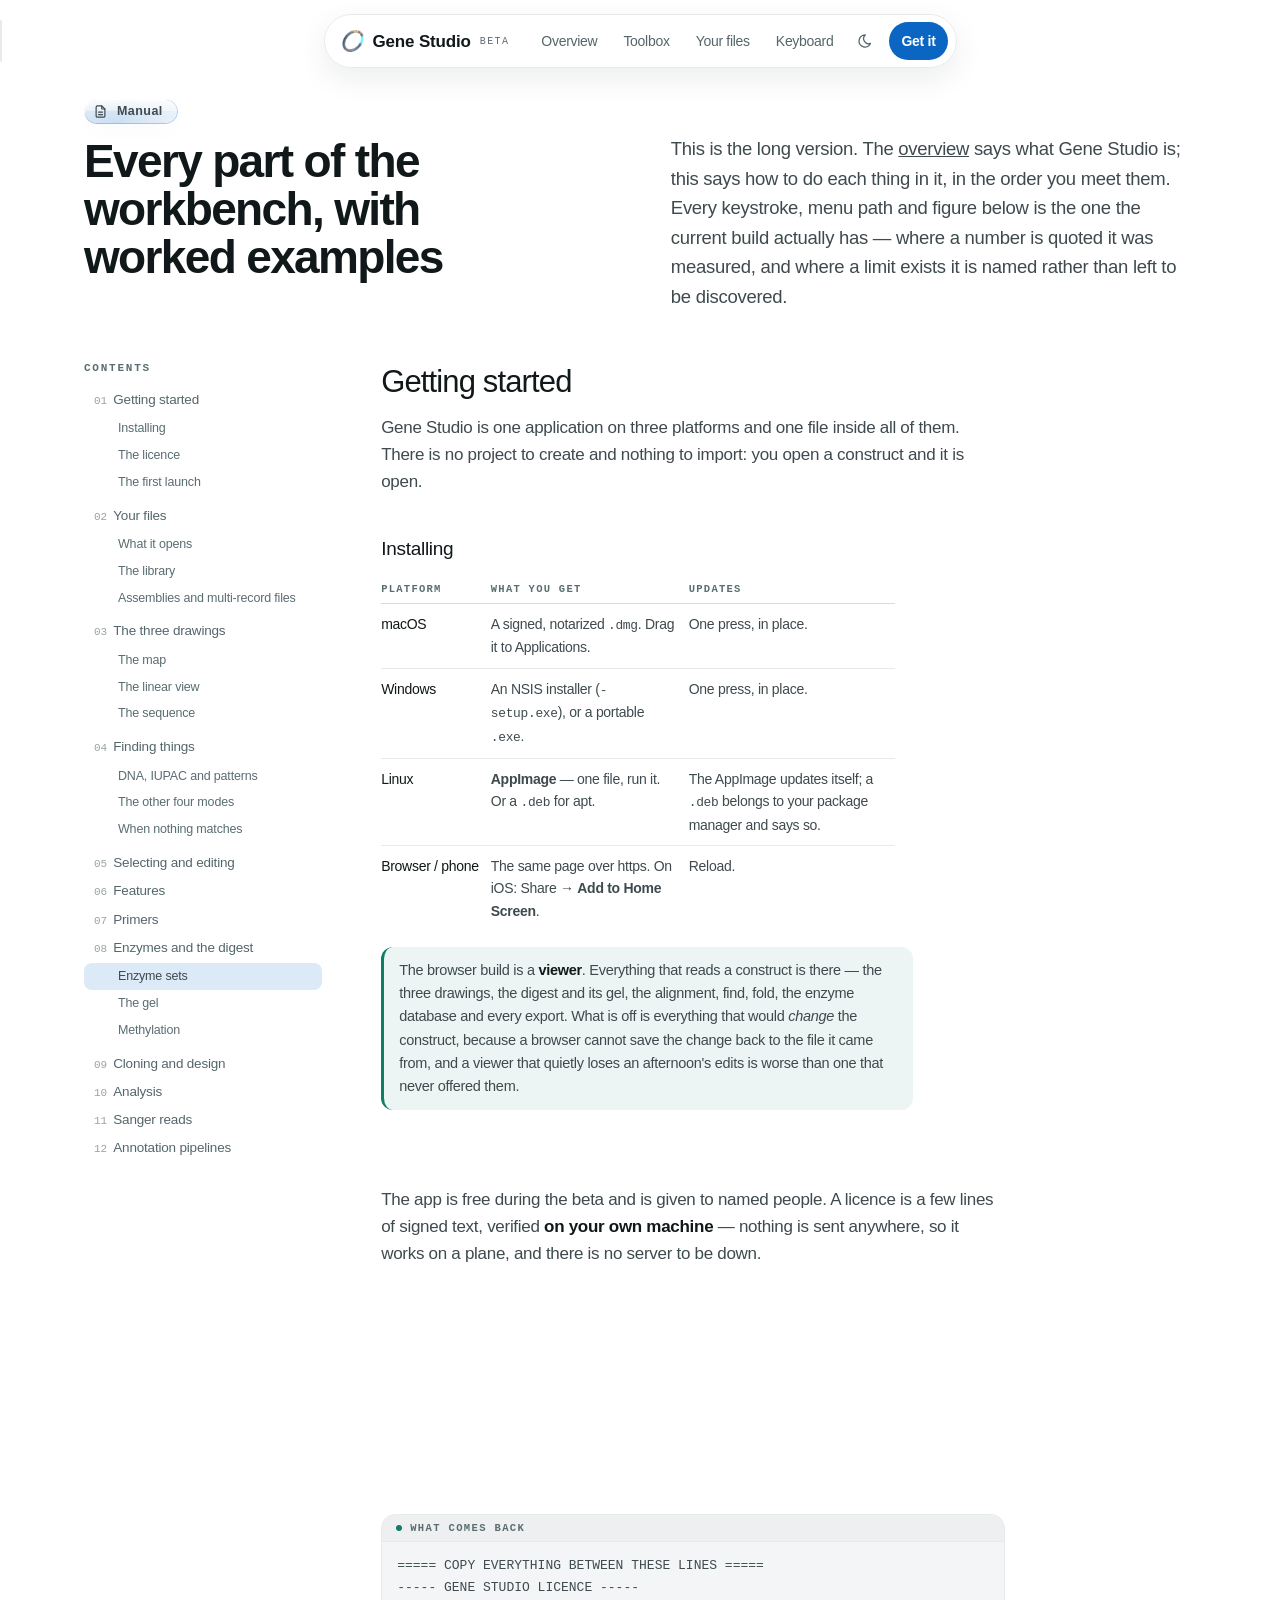
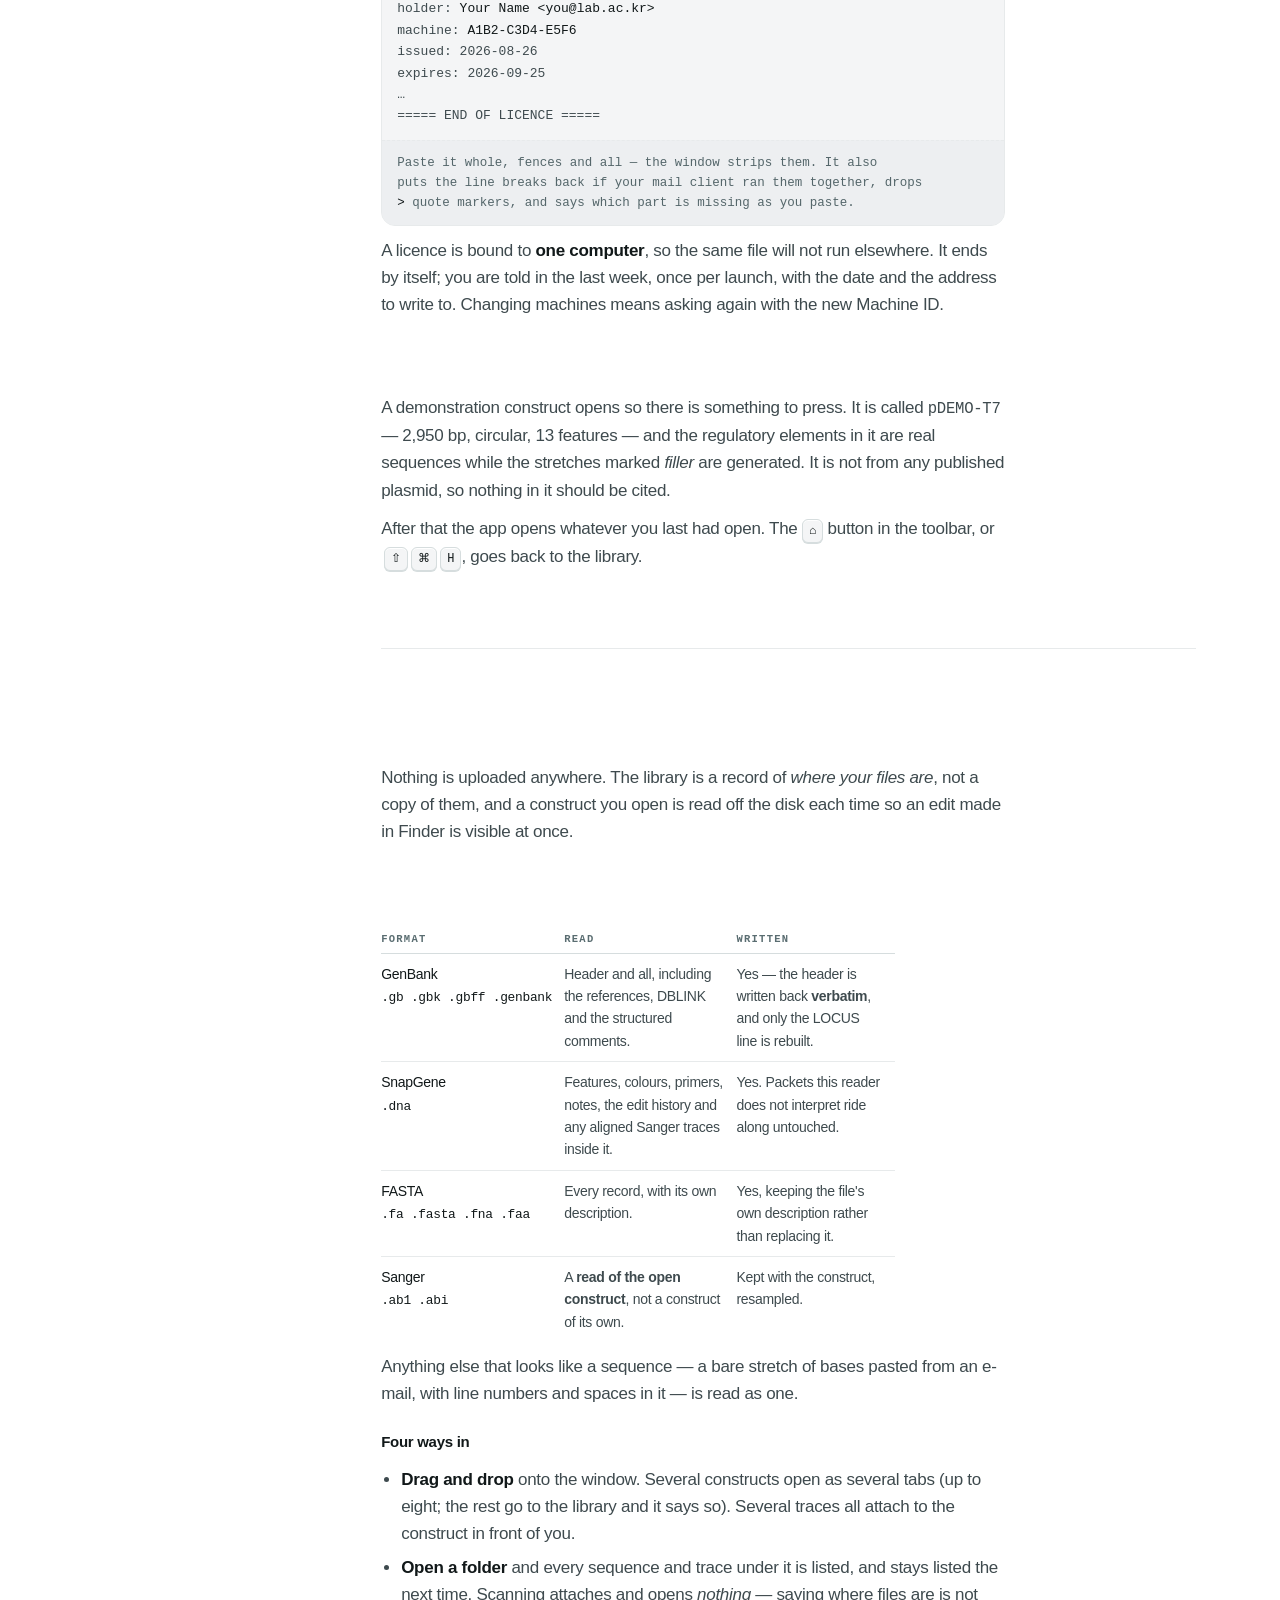
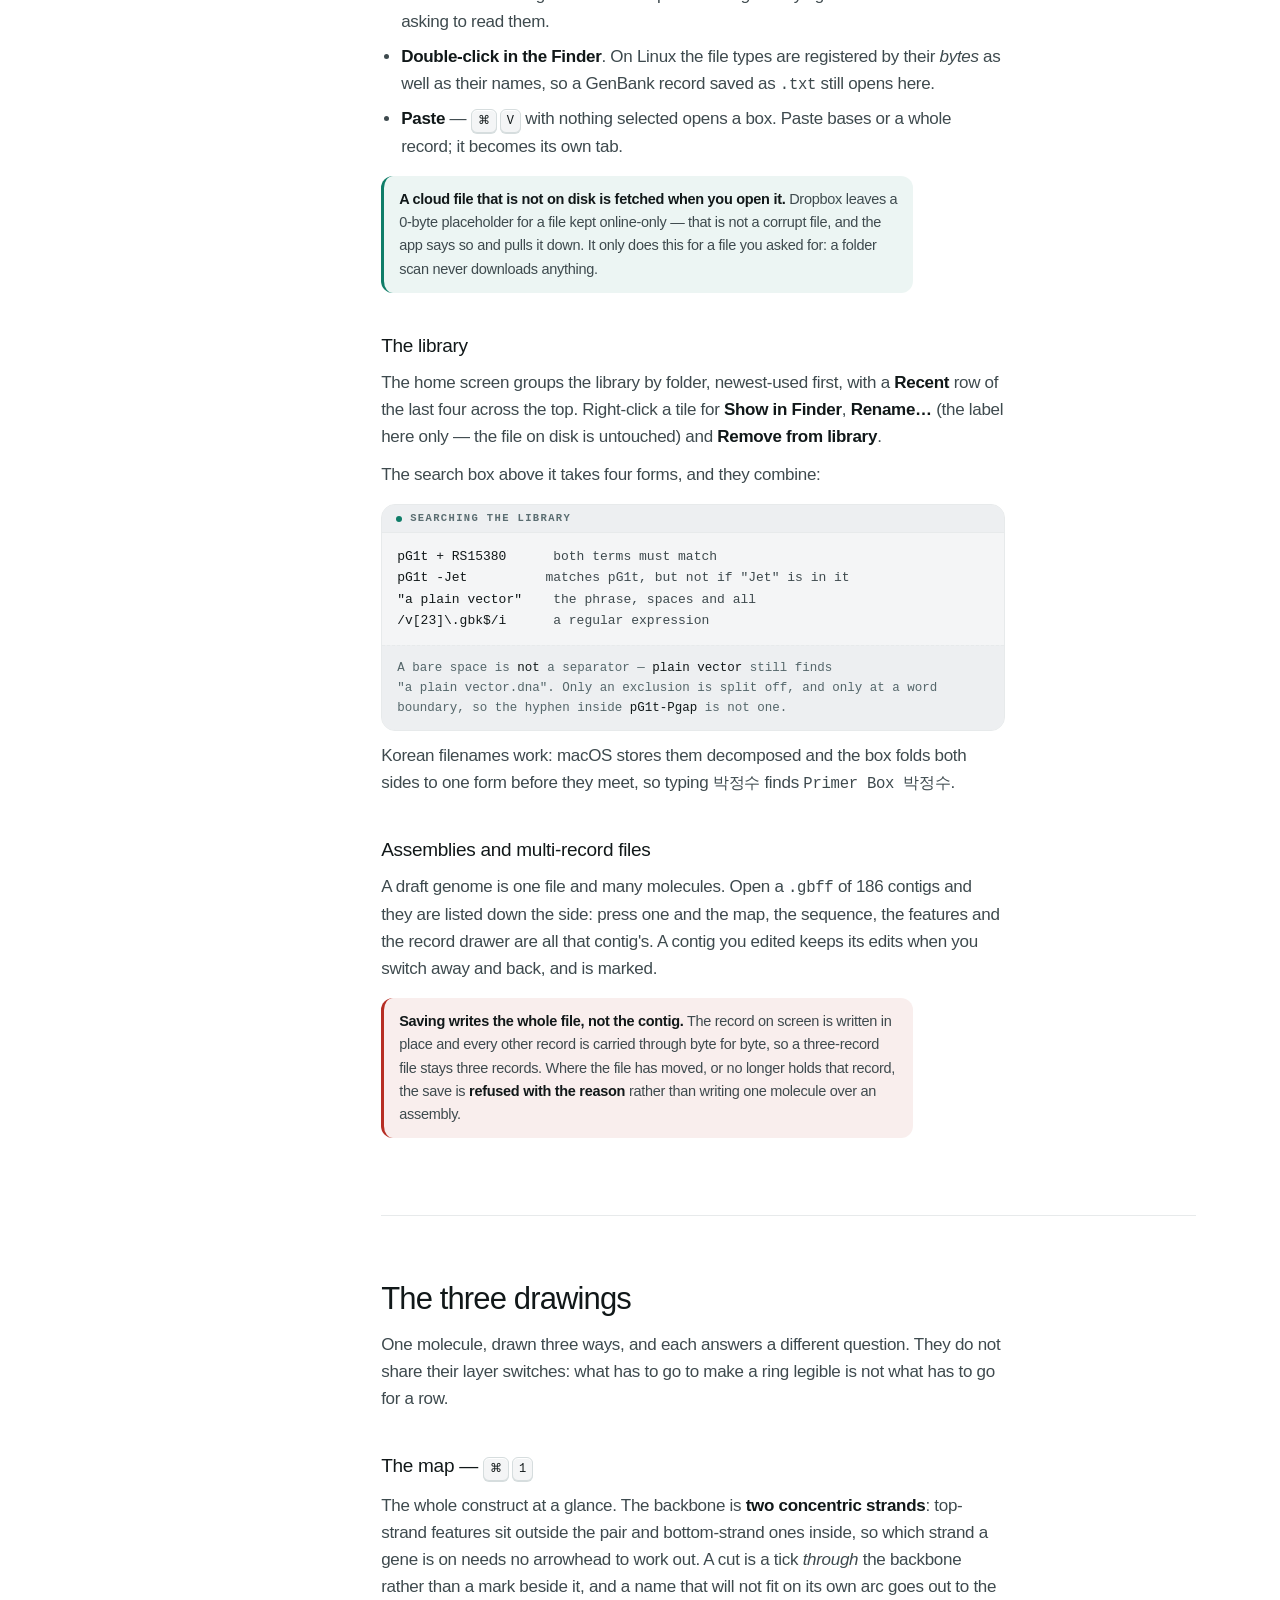
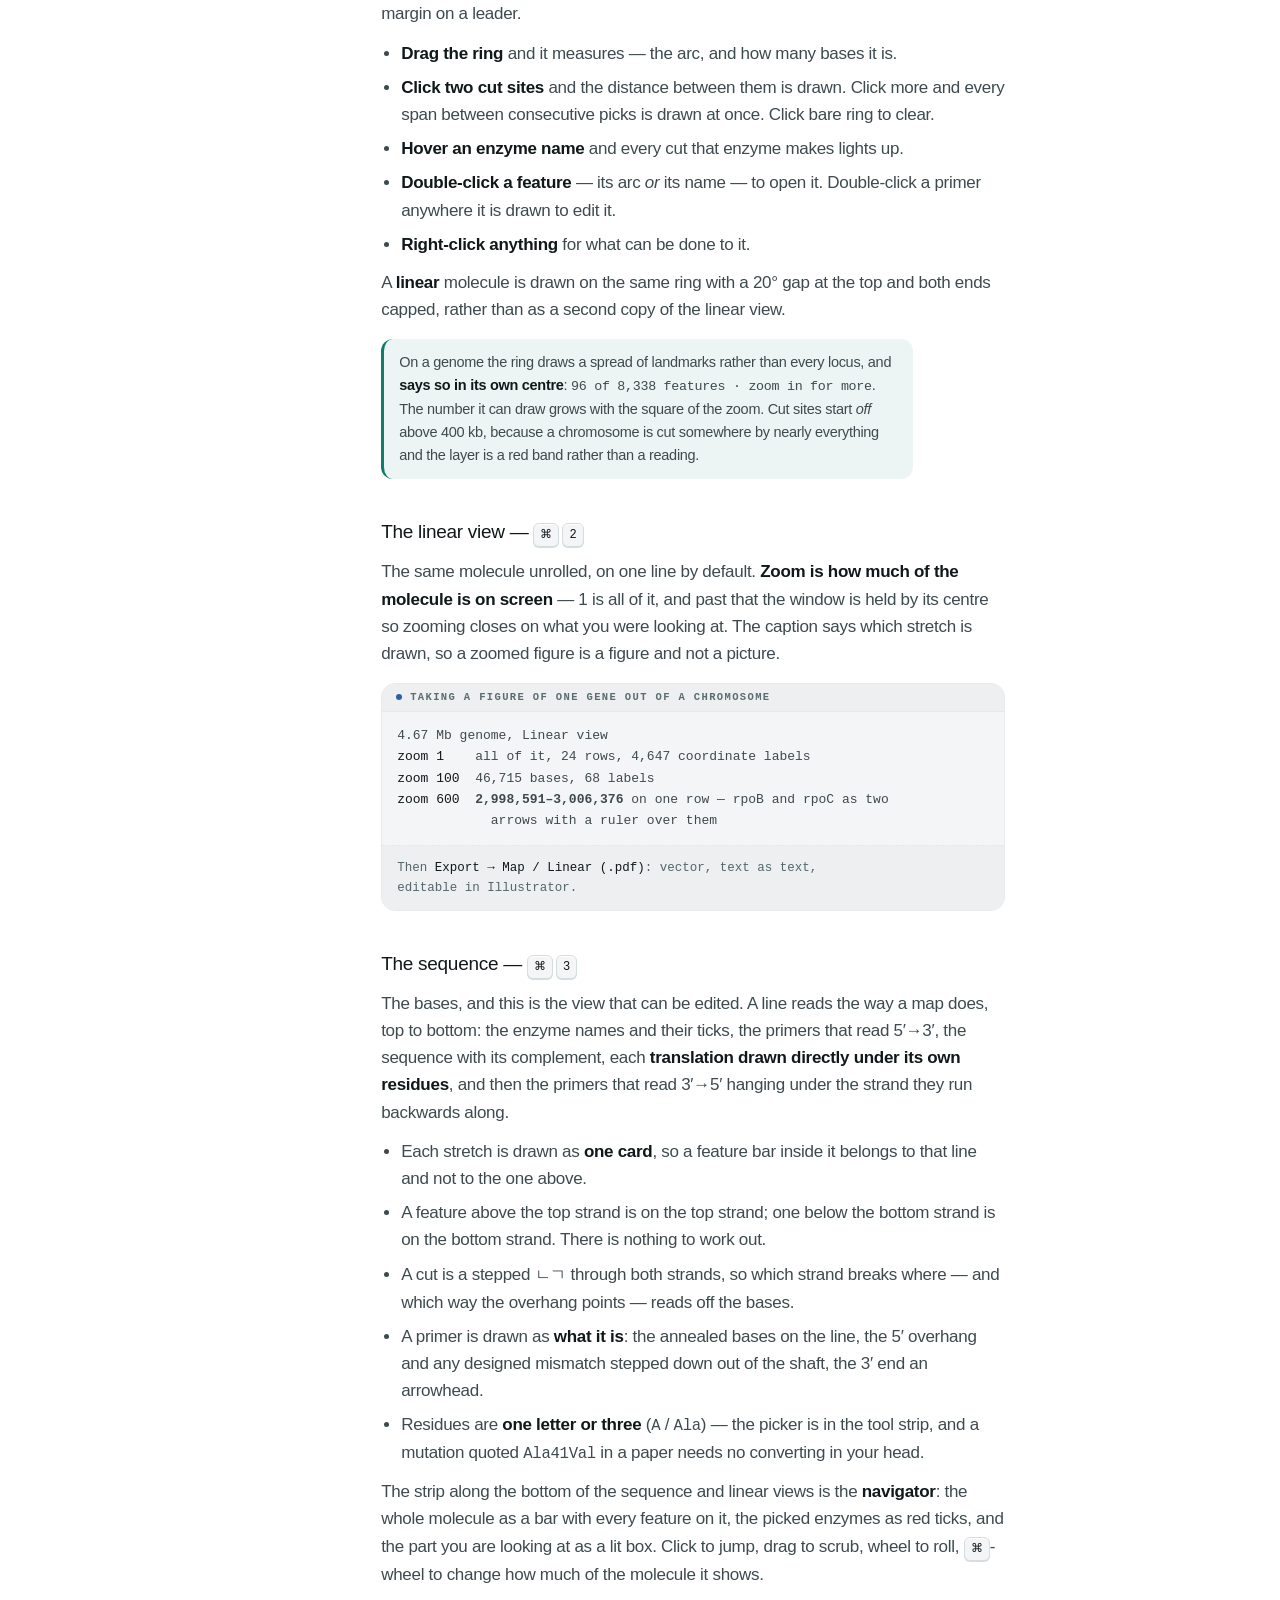
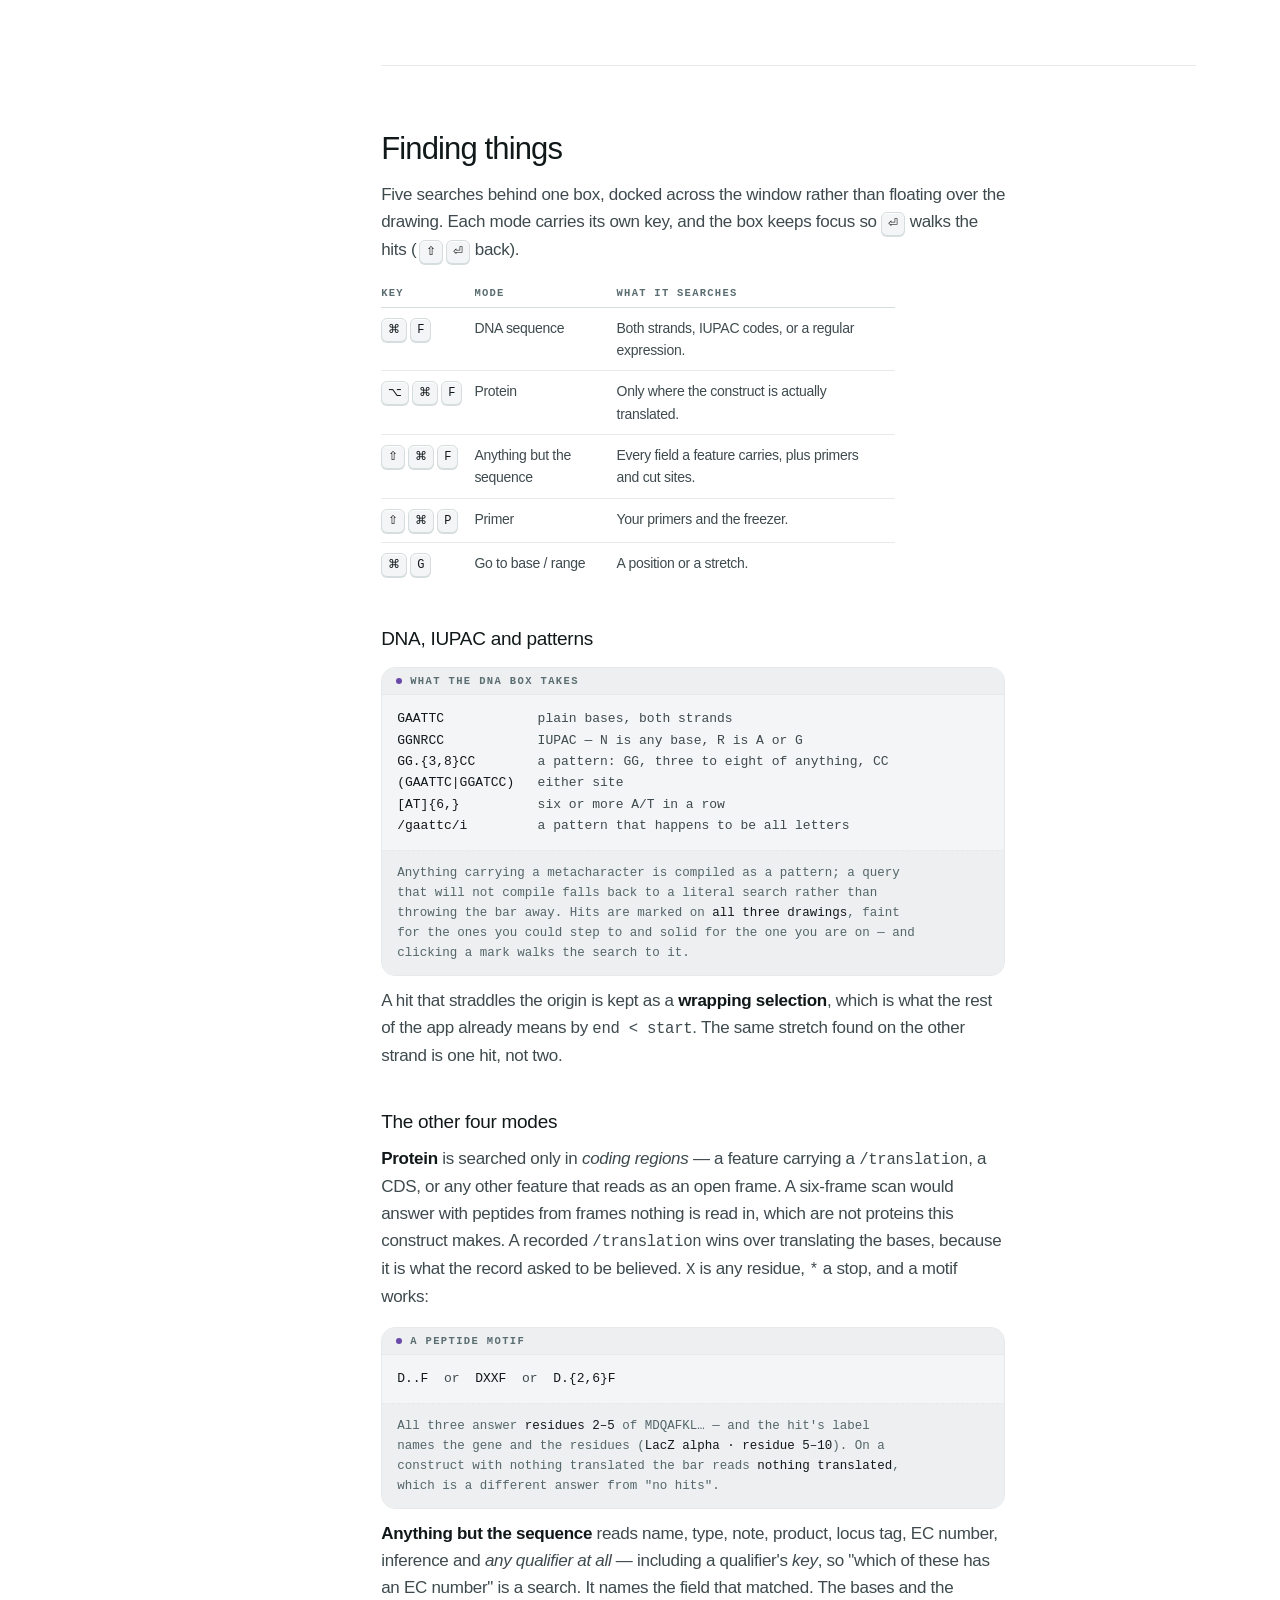
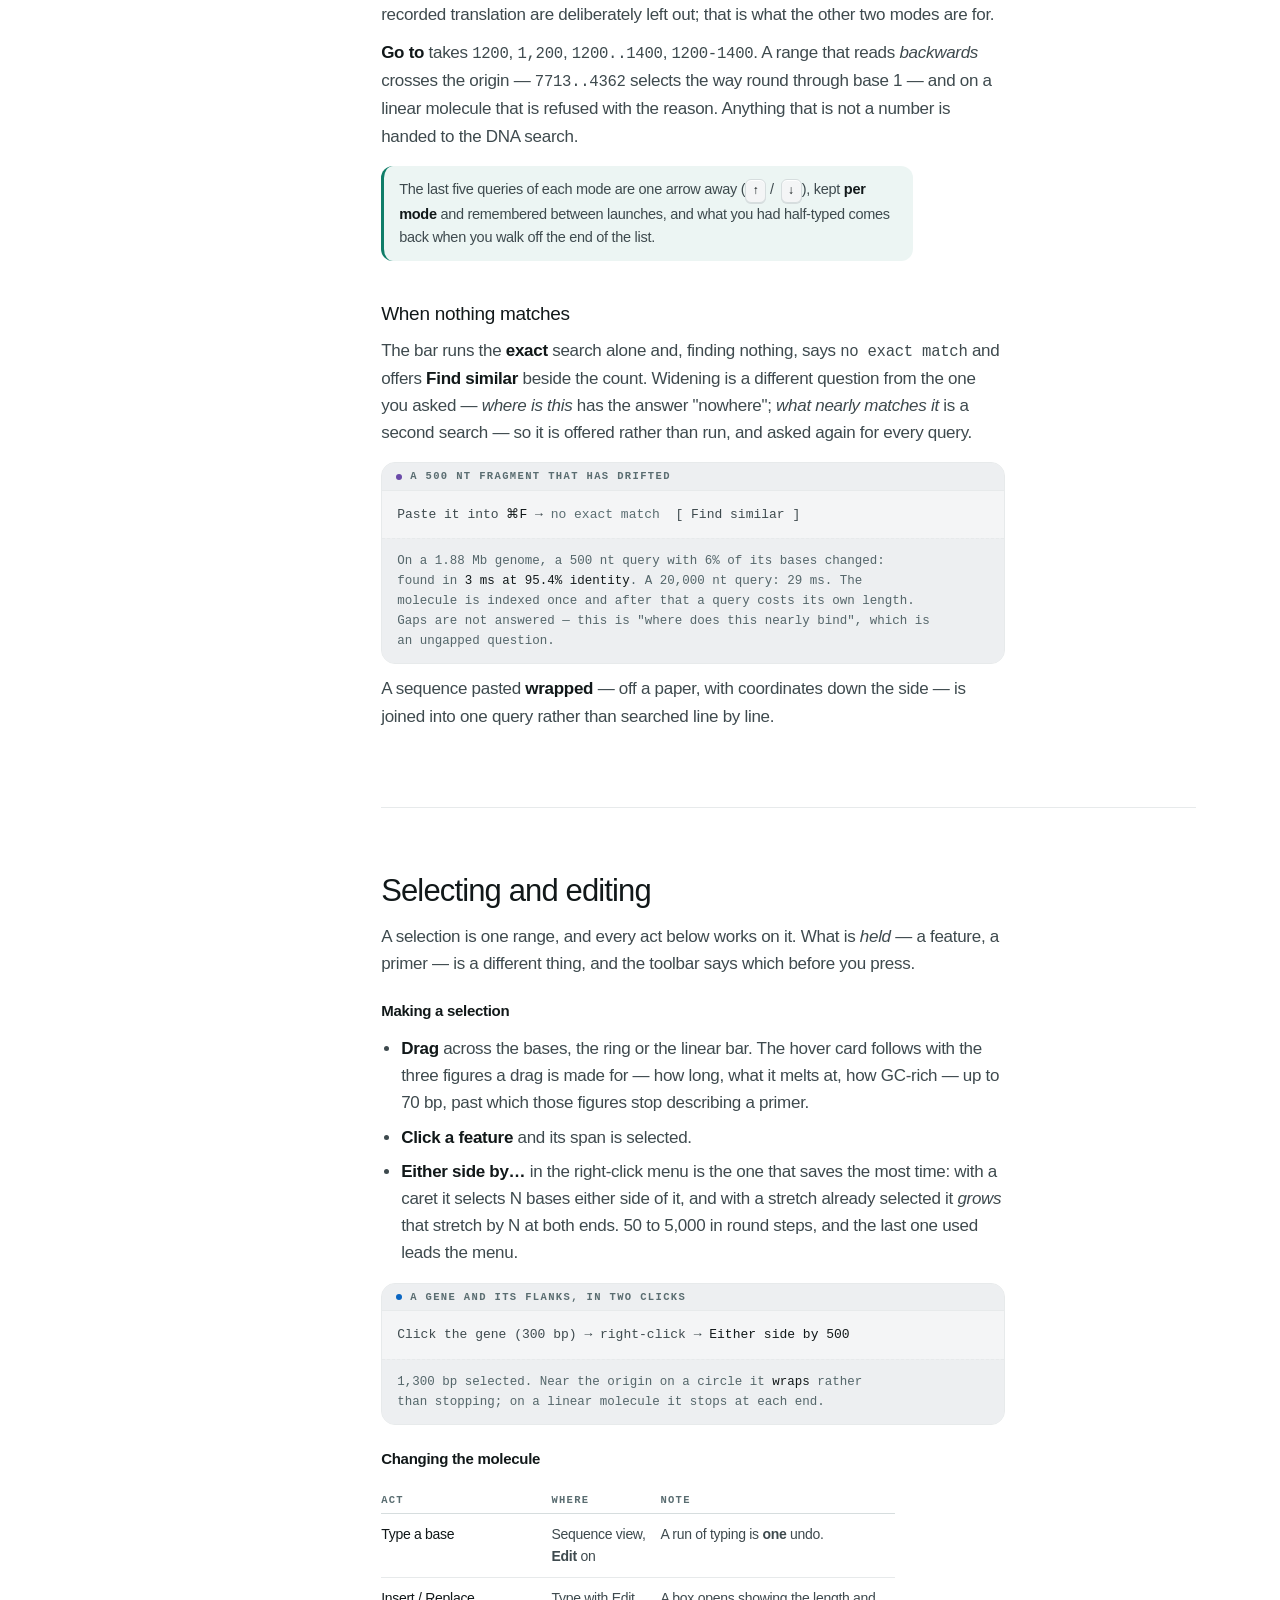
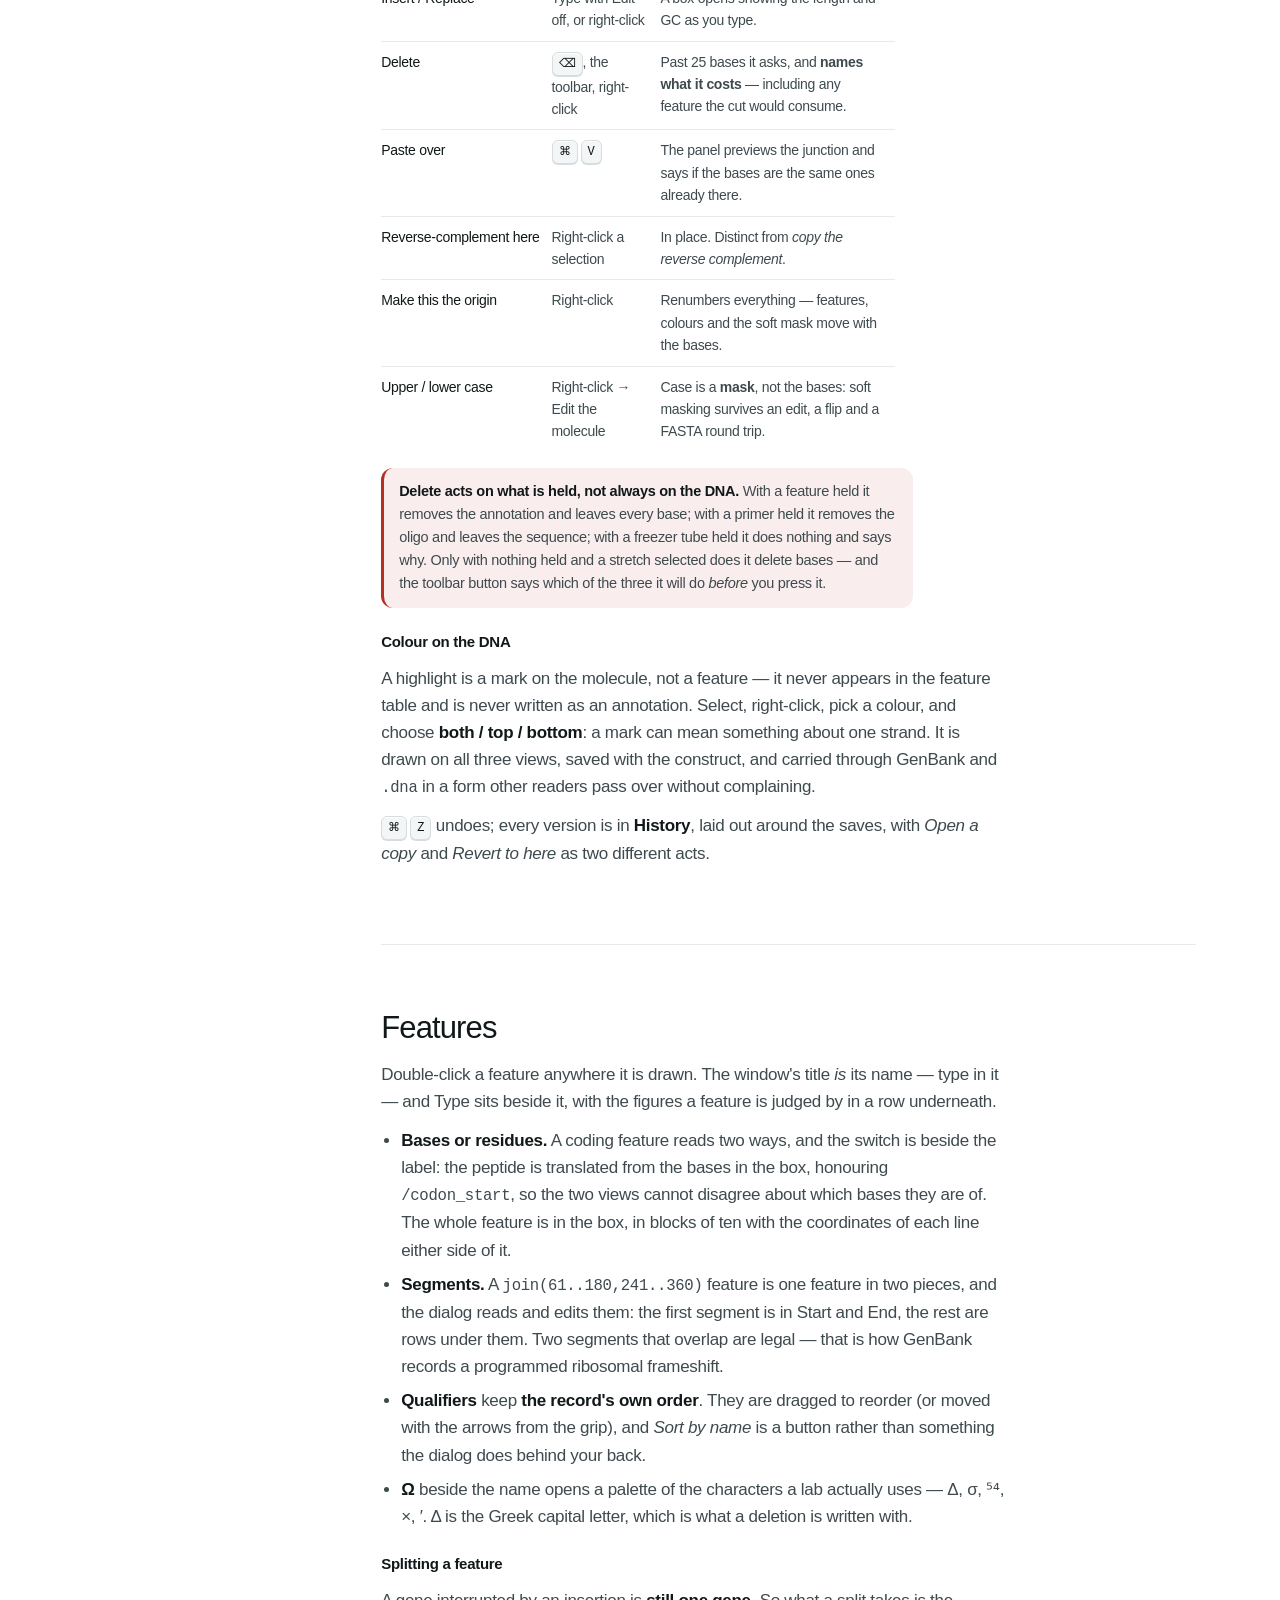
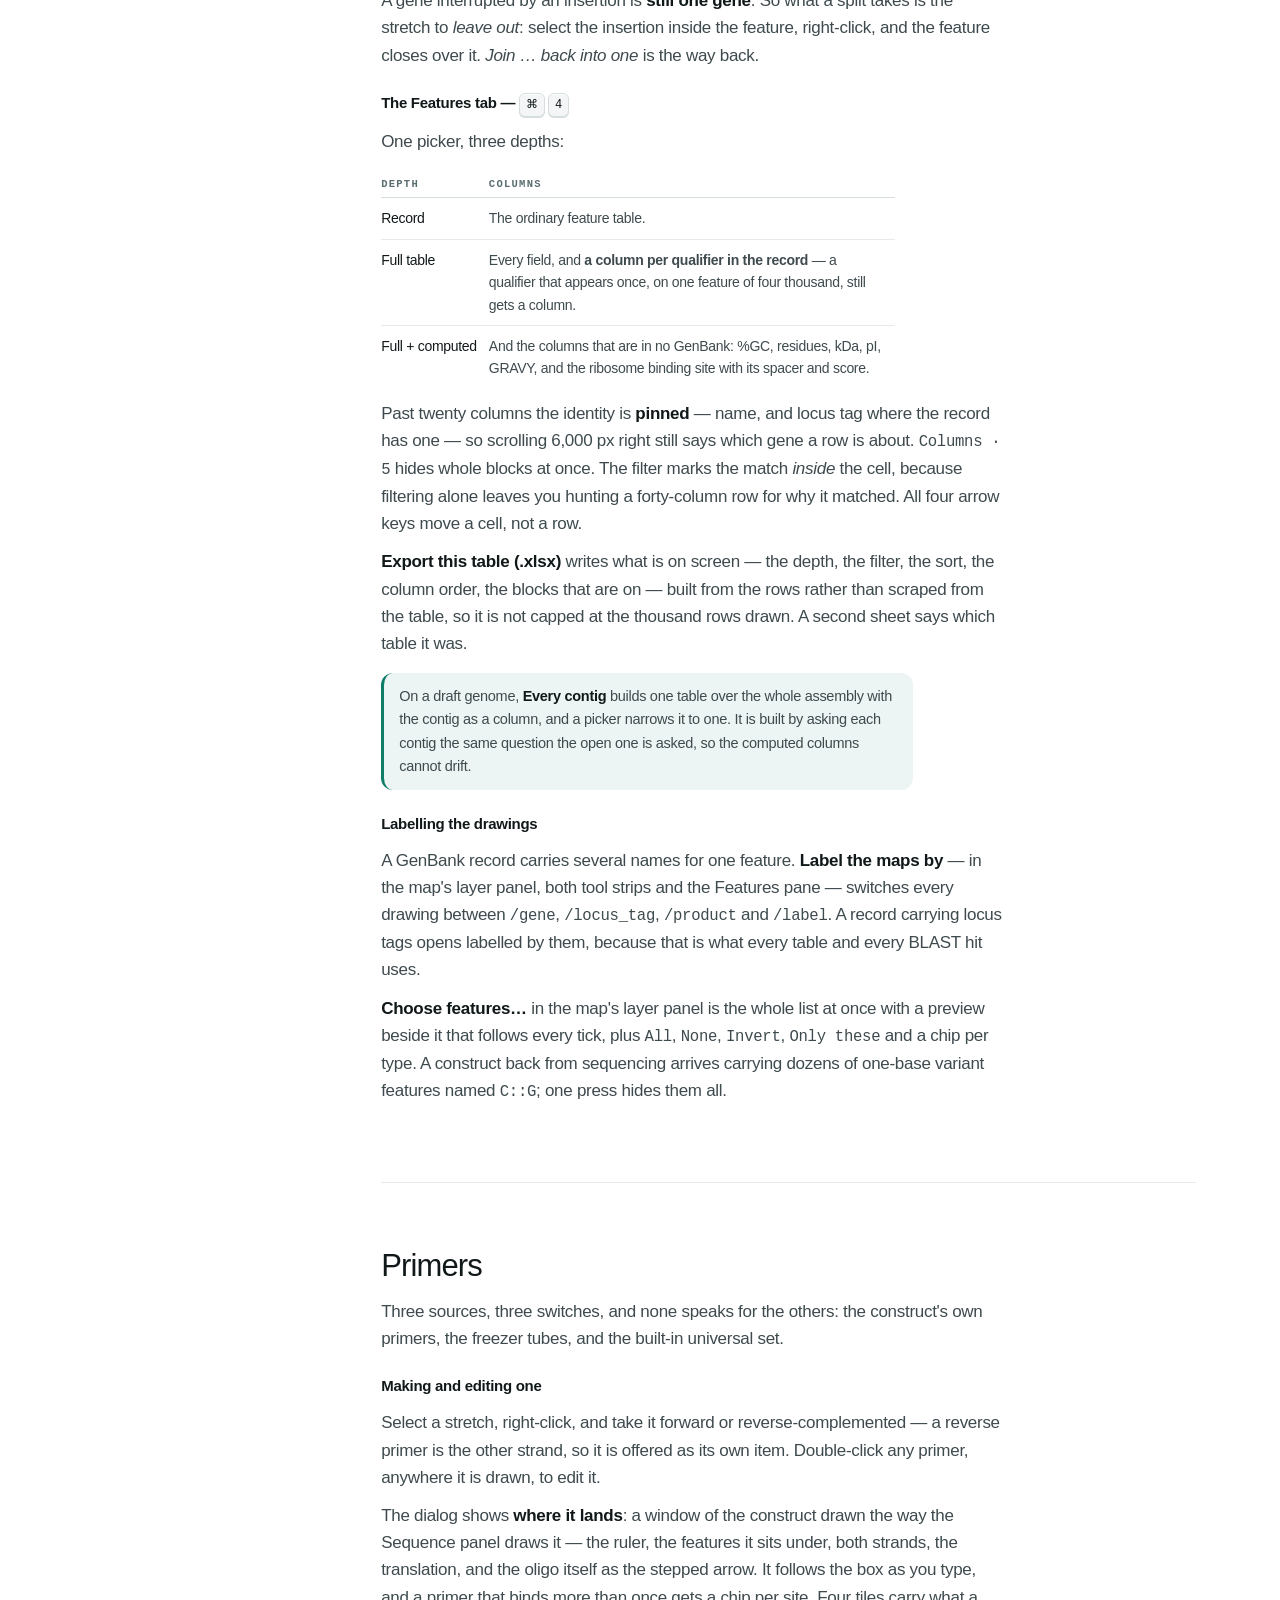
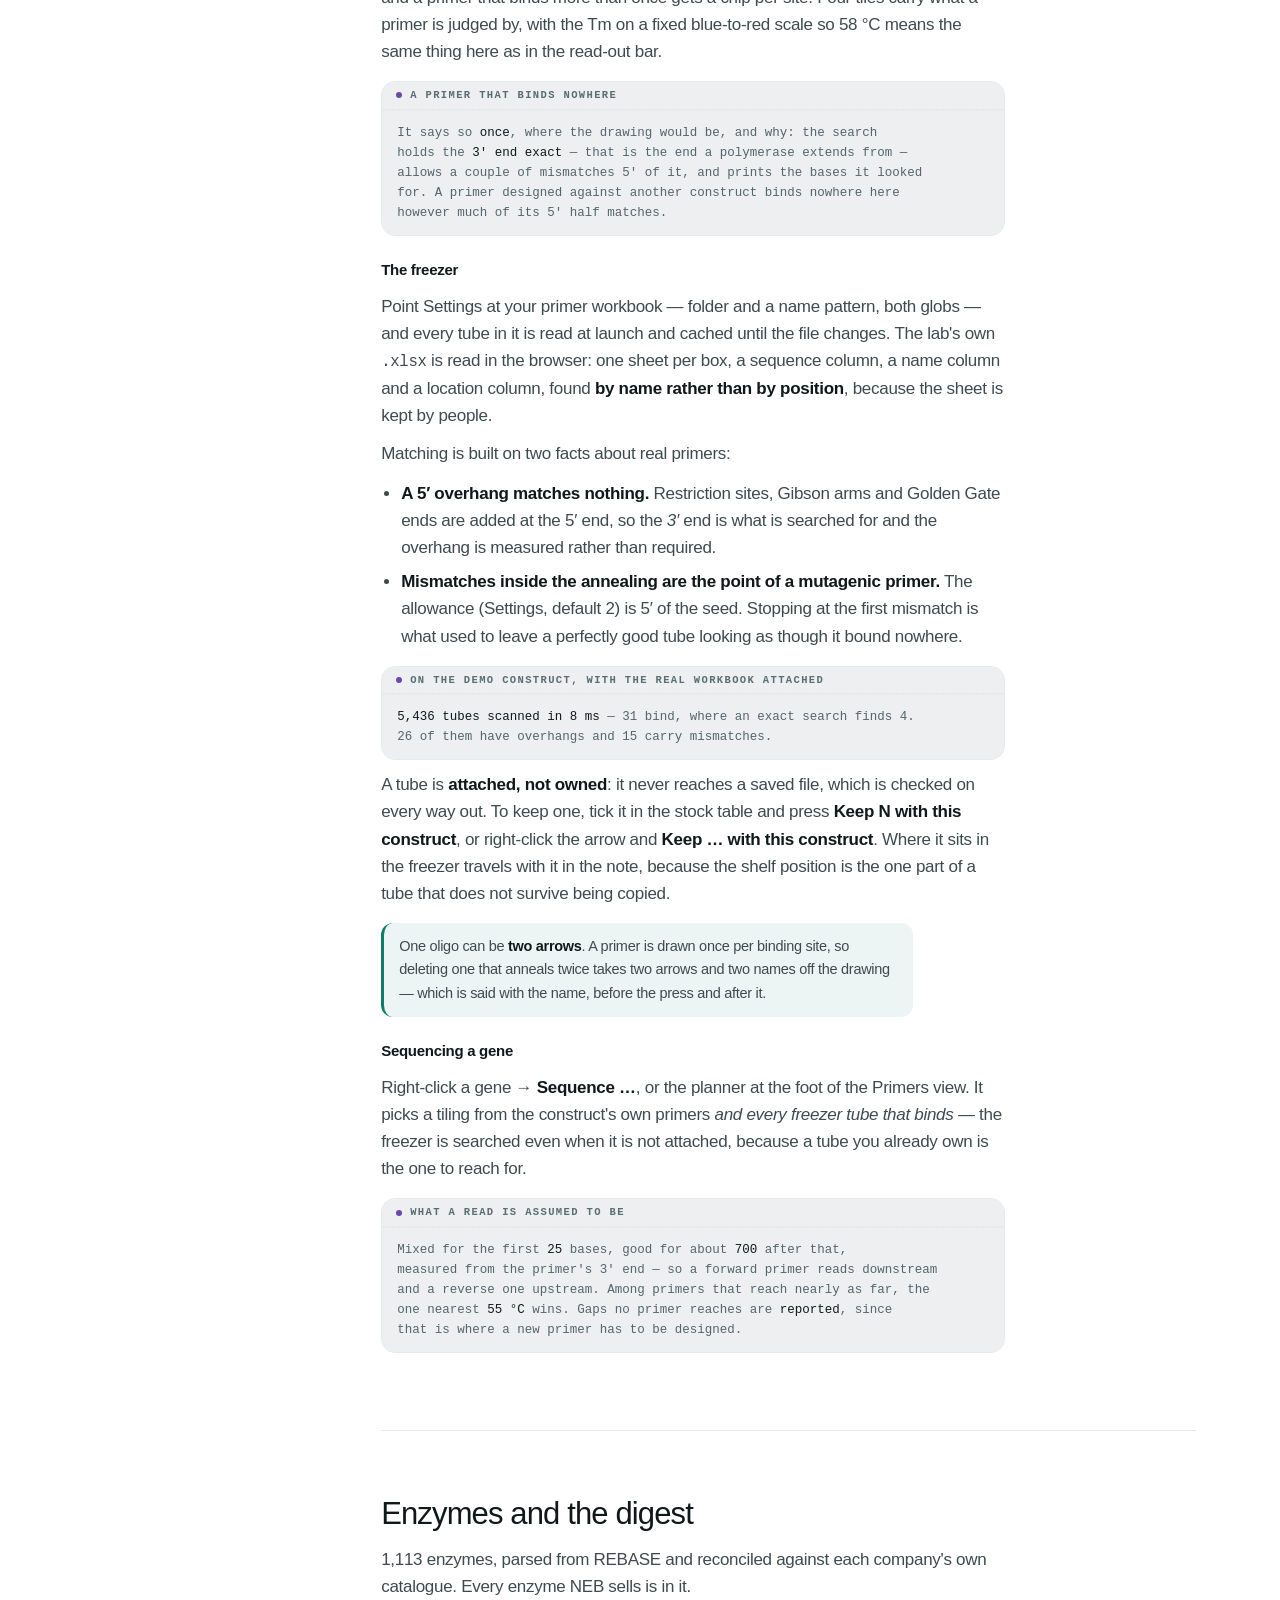
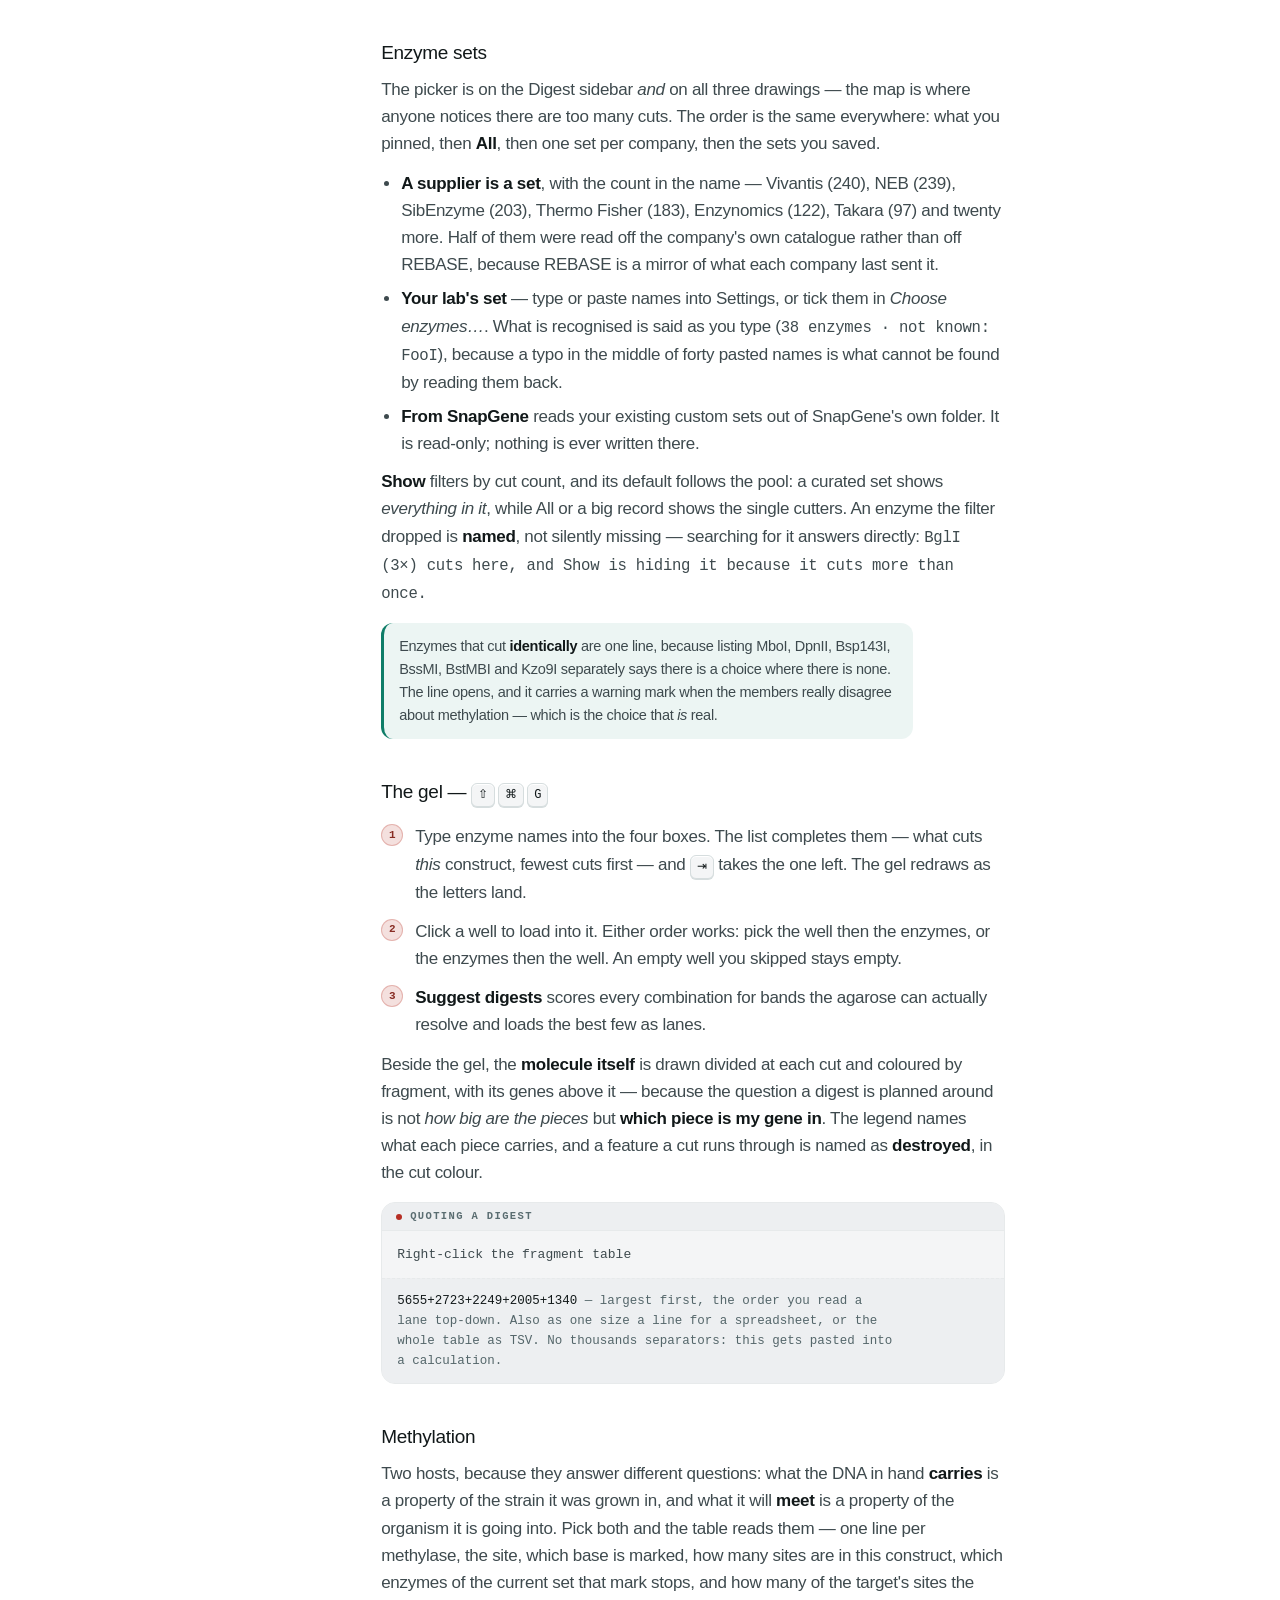
==== commit 1f661cee: "The landing page" ====
--- a/docs/guide.html
+++ b/docs/guide.html
@@ -30,7 +30,7 @@
      landing page gives beside its own copy of these two lines. -->
 <link rel="preload" href="font/inter-latin.woff2" as="font" type="font/woff2" crossorigin>
 <link rel="stylesheet" href="font/fonts.css?v=20260828">
-<link rel="stylesheet" href="base.css?v=20260918-hero1">
+<link rel="stylesheet" href="base.css?v=20260918-bench1">
 <link rel="stylesheet" href="guide.css">
 </head>
 <body>
--- a/docs/base.css
+++ b/docs/base.css
@@ -2484,7 +2484,7 @@
 
 /* ── one card, and it is big and round ───────────────────────────────────── */
 .card, .tbcard{border-radius:22px}
-.feat figure, .flowshot{border-radius:clamp(22px,2.4vw,30px)}
+.feat figure, .flowshot{border-radius:clamp(14px,1.5vw,20px)}
 .betabox{border-radius:26px}
 .wall blockquote{border-radius:20px}
 
@@ -2896,142 +2896,161 @@
   .lg .accent-fill,.lg .signal-fill,.lg .packet,.lg .feature-fill,.lg .cut-dot{fill:Highlight}
 }
 
-/* ── file specimens, cast in optical glass ──────────────────────────────────
-   The object itself carries the material. Clear faces reveal a coloured rear
-   plane, a darker side gives each sheet thickness, and a single upper-left
-   reflection is interrupted by its fold or bevel. The six silhouettes stand
-   directly on the page; there is no enclosing app tile. All paint is local
-   SVG, so the smaller mobile specimens retain their edges and reflections. */
+/* ── one inspection frame along the workbench ──────────────────────────────
+   The instruments share a quiet mount. A single set of corner marks follows
+   pointer or keyboard focus; their short descriptions explain each destination. */
+.chapter .bench-route{
+  --bench-accent:#62AED8;
+  position:relative; isolation:isolate; max-width:960px; overflow:hidden; overflow:clip;
+  margin:clamp(38px,5vw,58px) auto 0; padding:24px 20px 0;
+  border:1px solid #2C3B41; border-radius:16px;
+  background:linear-gradient(135deg,#162126,#111B20 68%);
+  text-align:left;
+}
+.bench-route .verbs{position:relative; z-index:1; width:100%; margin:0; --vgap:12px}
+.bench-route .verbs a{
+  padding:var(--vpad) 5px 16px; grid-template-rows:var(--vtile) auto 1fr;
+  gap:8px; border-radius:10px; min-height:142px; text-align:center;
+}
+.chapter .bench-route .verbs a:hover{background:none}
+.bench-route .verbs .lg{
+  border-radius:10px; background:#172329; box-shadow:none; transition:none;
+}
+.bench-route .verbs .lg::after{content:none}
+.bench-route .verbs a:hover .lg{transform:none; background:#172329; border-color:var(--vedge)}
+.bench-route .verb-label{font-size:14px; line-height:1.3; color:#C6D2D5; transition:color .2s ease}
+.bench-route .verb-caption{max-width:13ch; font-size:11px; line-height:1.45; color:#8D9FA5}
+.bench-route .verbs .sr{color:#C6D2D5}
+.bench-route .verbs .is-inspected .verb-label{color:#F1F5F6}
+.bench-route .verbs .is-inspected .verb-caption{color:var(--bench-accent)}
+.bench-focus{
+  position:absolute; z-index:0; top:0; left:0; pointer-events:none;
+  border-radius:10px; opacity:0;
+  background:color-mix(in srgb,var(--bench-accent) 5%,transparent);
+}
+.bench-ready .bench-focus{opacity:1;
+  transition:transform .4s cubic-bezier(.22,.75,.2,1),width .4s ease,height .4s ease,background .3s ease}
+.bench-route.bench-reflow .bench-focus{transition:none}
+.bench-focus i{position:absolute; width:17px; height:17px;
+  border:1px solid var(--bench-accent); opacity:.75; transition:border-color .3s ease}
+.bench-focus i:nth-child(1){top:0; left:0; border-right:0; border-bottom:0; border-radius:10px 0 0 0}
+.bench-focus i:nth-child(2){top:0; right:0; border-left:0; border-bottom:0; border-radius:0 10px 0 0}
+.bench-focus i:nth-child(3){bottom:0; left:0; border-right:0; border-top:0; border-radius:0 0 0 10px}
+.bench-focus i:nth-child(4){bottom:0; right:0; border-left:0; border-top:0; border-radius:0 0 10px 0}
+.bench-note{
+  display:flex; align-items:center; gap:12px; min-height:66px;
+  margin-top:17px; padding:16px 6px;
+  border-top:1px solid #2C3B41; font:400 13px/1.5 var(--ui); color:#B9C8CF;
+}
+.bench-note-mark{width:20px; height:2px; flex:none; background:var(--bench-accent); transition:background .3s ease}
+.bench-note [data-bench-note]{flex:1}
+.bench-note svg{flex:none; width:18px; height:18px; stroke:var(--bench-accent); stroke-width:1.4; stroke-linecap:round; stroke-linejoin:round}
+@media(max-width:900px){
+  .chapter .bench-route{max-width:560px}
+  .bench-route .verbs{grid-template-columns:repeat(3,minmax(0,1fr)); gap:14px 12px}
+}
+@media(max-width:620px){
+  .chapter .bench-route{padding:14px 10px 0; border-radius:13px}
+  .bench-route .verbs{--vgap:6px; gap:8px 6px}
+  .bench-route .verbs a{min-height:132px; padding-inline:2px; padding-bottom:12px}
+  .bench-route .verb-label{font-size:13px}
+  .bench-route .verb-caption{font-size:10px}
+  .bench-note{min-height:78px; margin-top:12px; padding:14px 4px; gap:9px; font-size:12px}
+  .bench-note-mark{width:12px}
+}
+@media(prefers-reduced-motion:reduce){
+  html:not(.motion-on) .bench-route *{transition:none !important}
+}
+@media(forced-colors:active){
+  .chapter .bench-route,.bench-route .verbs .lg{background:Canvas; border-color:CanvasText}
+  .bench-focus{background:none}
+  .bench-focus i{border-color:Highlight; opacity:1}
+  .bench-route .verb-label,.bench-route .verb-caption,.bench-note{color:CanvasText}
+  .bench-note{border-color:CanvasText}
+  .bench-note-mark{background:Highlight}
+  .bench-note svg{stroke:Highlight}
+}
+
+/* ── file specimens: restrained colour and continuous contours ─────────────
+   A shared mineral palette carries the scientific detail. Broad satin faces
+   have a small tonal range; contour pairs keep straight edges and smooth
+   corners without the pillow shape or specular lighting of app tiles. */
 #formats .gico.lg{
-  --glass-color:#88C9F6; --glass-deep:#347CC3; --glass-bright:#D1EDFF;
-  --glass-ink:#DCEFF9; --glass-shadow:rgba(1,9,18,.42);
-  --glass-contact:rgba(17,54,83,.58);
+  --fi-blue:#5277A5; --fi-teal:#43867F; --fi-violet:#81749C;
+  --fi-gold:#B18E55; --fi-rose:#AF7886; --fi-ink:#526477;
+  --fi-primary:var(--fi-blue); --fi-secondary:var(--fi-teal);
+  --fi-paper:#F8FAFC; --fi-base:#E3E9EE;
+  --fi-line:color-mix(in oklab,var(--fi-primary) 45%,var(--fi-base));
   width:80px; height:80px;
-  border:0; border-radius:0; background:none; box-shadow:none;
-  transition:transform .3s cubic-bezier(.2,.7,.2,1);
-}
+  border:0; border-radius:0; background:none; box-shadow:none; transition:none;
+}
+#formats .gico.lg[data-glyph="dna"]{--fi-primary:var(--fi-teal); --fi-secondary:var(--fi-blue)}
+#formats .gico.lg[data-glyph="fasta"]{--fi-primary:var(--fi-violet); --fi-secondary:var(--fi-blue)}
+#formats .gico.lg[data-glyph="out"]{--fi-primary:var(--fi-gold); --fi-secondary:var(--fi-blue)}
+#formats .gico.lg[data-glyph="local"]{--fi-primary:var(--fi-teal); --fi-secondary:var(--fi-gold)}
 #formats .gico.lg::before,#formats .gico.lg::after{content:none}
 #formats .gico.lg svg{
-  width:84px; height:84px; overflow:visible;
-  filter:drop-shadow(1px 5px 4px var(--glass-shadow));
-}
-#formats .gico.lg[data-glyph="dna"]{
-  --glass-color:#83D8E9; --glass-deep:#247E9D; --glass-bright:#C3F3F8;
-}
-#formats .gico.lg[data-glyph="fasta"]{
-  --glass-color:#A8B6F6; --glass-deep:#667EC5; --glass-bright:#E3E5FF;
-}
-#formats .gico.lg[data-glyph="ab1"]{
-  --glass-color:#9CCDD9; --glass-deep:#437988; --glass-bright:#DAF3F6;
-}
-#formats .gico.lg[data-glyph="out"]{
-  --glass-color:#E8C18C; --glass-deep:#AC783D; --glass-bright:#FFE8C6;
-}
-#formats .gico.lg[data-glyph="local"]{
-  --glass-color:#8ED8C2; --glass-deep:#328D7B; --glass-bright:#D8F7E9;
-}
-#formats .glass-top{stop-color:var(--glass-bright); stop-opacity:.58}
-#formats .glass-clear{stop-color:var(--glass-color); stop-opacity:.12}
-#formats .glass-tint{stop-color:var(--glass-color); stop-opacity:.27}
-#formats .glass-base{stop-color:var(--glass-deep); stop-opacity:.65}
-#formats .glass-side-top{stop-color:var(--glass-color); stop-opacity:.75}
-#formats .glass-side-base{stop-color:var(--glass-deep); stop-opacity:.72}
-#formats .glass-edge-top{stop-color:#fff; stop-opacity:.95}
-#formats .glass-edge-mid{stop-color:var(--glass-color); stop-opacity:.55}
-#formats .glass-edge-base{stop-color:var(--glass-color); stop-opacity:.3}
-#formats .glass-signal-top{stop-color:var(--glass-bright)}
-#formats .glass-signal-mid{stop-color:var(--glass-color)}
-#formats .glass-signal-base{stop-color:var(--glass-deep)}
-#formats .glass-contact-core{stop-color:var(--glass-contact)}
-#formats .glass-contact-edge{stop-color:var(--glass-contact); stop-opacity:0}
-#formats .glass-shell,#formats .glass-back,#formats .glass-fold{
-  stroke-width:.85; stroke-linejoin:round;
-}
-#formats .glass-back{opacity:.78}
-#formats .glass-rim{
-  fill:none; stroke:#fff; stroke-width:1; stroke-linecap:round; opacity:.65;
-}
-#formats .glass-engrave{
-  fill:none; stroke:var(--glass-ink); stroke-width:1.5;
-  stroke-linecap:round; opacity:.56;
-}
-#formats .glass-record{stroke-width:2; opacity:.83}
-#formats .glass-mark{stroke:var(--glass-bright); stroke-opacity:.4; stroke-width:.55}
-#formats .glass-signal-glint{
-  fill:none; stroke:#fff; stroke-width:.85; stroke-linecap:round; opacity:.8;
-}
-#formats .glass-bead{
-  fill:var(--glass-bright); stroke:#fff; stroke-width:.65; stroke-opacity:.8;
-}
-#formats .glass-reader{
-  fill:none; stroke:var(--glass-bright); stroke-width:1.7; stroke-linecap:round;
-}
-#formats .glass-flow{
-  fill:none; stroke:var(--glass-color); stroke-width:2.4;
-  stroke-linecap:round; stroke-linejoin:round;
-}
-#formats .glass-lock{
-  fill:none; stroke:var(--glass-bright); stroke-width:3; stroke-linecap:round;
-}
-#formats .glass-key{stroke:var(--glass-deep); stroke-width:2; stroke-linecap:round}
-#formats .lg .trace{stroke-width:2.5}
-#formats .lg .trace-a{stroke:#77DCAD}
-#formats .lg .trace-c{stroke:#7AC0FF}
-#formats .lg .trace-g{stroke:#EDCF83}
-#formats .lg .trace-t{stroke:#EE9296}
-
-:root[data-theme="light"] #formats .gico.lg{
-  --glass-ink:#284D65; --glass-shadow:rgba(30,70,101,.15);
-  --glass-contact:rgba(48,87,112,.27);
-  background:none;
-}
-:root[data-theme="light"] #formats .glass-top{stop-opacity:.87}
-:root[data-theme="light"] #formats .glass-clear{stop-opacity:.21}
-:root[data-theme="light"] #formats .glass-tint{stop-opacity:.4}
-:root[data-theme="light"] #formats .glass-base{stop-opacity:.51}
-:root[data-theme="light"] #formats .glass-edge-mid{
-  stop-color:var(--glass-deep); stop-opacity:.5;
-}
-:root[data-theme="light"] #formats .glass-edge-base{
-  stop-color:var(--glass-deep); stop-opacity:.48;
-}
-:root[data-theme="light"] #formats .glass-polish{opacity:.77}
-:root[data-theme="light"] #formats .glass-rim{opacity:.98}
-:root[data-theme="light"] #formats .glass-reader{stroke:var(--glass-deep)}
-:root[data-theme="light"] #formats .glass-flow{stroke:var(--glass-deep)}
-:root[data-theme="light"] #formats .lg .trace-a{stroke:#198D60}
-:root[data-theme="light"] #formats .lg .trace-c{stroke:#337BC6}
-:root[data-theme="light"] #formats .lg .trace-g{stroke:#AA781A}
-:root[data-theme="light"] #formats .lg .trace-t{stroke:#C05E6A}
+  width:80px; height:80px; overflow:visible; fill:none; filter:none;
+  stroke-width:1.05; stroke-linecap:round; stroke-linejoin:round;
+}
+#formats .format-paper-top{stop-color:color-mix(in oklab,var(--fi-primary) 5%,var(--fi-paper))}
+#formats .format-paper-base{stop-color:color-mix(in oklab,var(--fi-primary) 17%,var(--fi-base))}
+#formats .format-color-top{stop-color:color-mix(in oklab,var(--fi-primary) 83%,var(--fi-paper))}
+#formats .format-color-base{stop-color:var(--fi-primary)}
+#formats .format-surface{stroke:var(--fi-line)}
+#formats .format-back{fill:color-mix(in oklab,var(--fi-primary) 27%,var(--fi-base)); stroke:var(--fi-line)}
+#formats .format-mid{fill:color-mix(in oklab,var(--fi-primary) 15%,var(--fi-base)); stroke:var(--fi-line)}
+#formats .format-fold{fill:color-mix(in oklab,var(--fi-primary) 24%,var(--fi-base)); stroke:var(--fi-line)}
+#formats .format-screen{fill:var(--fi-paper); stroke:var(--fi-line); stroke-opacity:.55}
+#formats .format-color{stroke:var(--fi-primary); stroke-opacity:.65}
+#formats .format-primary{fill:var(--fi-primary)}
+#formats .format-secondary{fill:var(--fi-secondary)}
+#formats .format-gold{fill:var(--fi-gold)}
+#formats .format-ink{stroke:var(--fi-ink); stroke-width:1.7}
+#formats .format-detail{stroke:var(--fi-ink); stroke-width:1.35; opacity:.7}
+#formats .format-data{stroke:var(--fi-primary); stroke-width:2; opacity:.75}
+#formats .format-accent,#formats .format-secondary-line{stroke:var(--fi-primary); stroke-width:1.8}
+#formats .format-secondary-line{stroke:var(--fi-secondary)}
+#formats .format-on-color{stroke:var(--fi-paper); stroke-width:1.6}
+#formats .format-guide,#formats .format-grid{stroke:var(--fi-line); stroke-width:.7; opacity:.4}
+#formats .format-ring-base{stroke:var(--fi-line); stroke-width:4; opacity:.35}
+#formats .format-ring-primary{stroke:var(--fi-primary); stroke-width:4.5; stroke-linecap:butt}
+#formats .format-ring-secondary{stroke:var(--fi-secondary); stroke-width:4.5; stroke-linecap:butt}
+#formats .format-ring-gold{stroke:var(--fi-gold); stroke-width:4.5; stroke-linecap:butt}
+#formats .format-route{stroke:var(--fi-primary); stroke-width:1.9}
+#formats .format-disk{stroke:var(--fi-primary); stroke-width:2.5}
+#formats .format-shackle{stroke:var(--fi-primary); stroke-width:3}
+#formats [class*="format-channel-"]{stroke-width:2.1}
+#formats .format-channel-a{stroke:var(--fi-teal)}
+#formats .format-channel-c{stroke:var(--fi-blue)}
+#formats .format-channel-g{stroke:var(--fi-gold)}
+#formats .format-channel-t{stroke:var(--fi-rose)}
+:root[data-theme="dark"] #formats .gico.lg{
+  --fi-blue:#86A8CF; --fi-teal:#73B2A8; --fi-violet:#ADA0C5;
+  --fi-gold:#CCAE77; --fi-rose:#CB98A5; --fi-ink:#ADBDCD;
+  --fi-paper:#26353D; --fi-base:#19272F;
+}
+:root[data-theme="light"] #formats .gico.lg{background:none}
 @media (hover:hover) and (pointer:fine){
   #formats .gridlines > div:hover .gico.lg{
-    transform:translateY(-2px); border:0; background:none; box-shadow:none;
+    transform:none; border:0; background:none; box-shadow:none;
   }
 }
 @media (max-width:600px){
   #formats .gico.lg{width:70px; height:70px}
-  #formats .gico.lg svg{width:74px; height:74px}
-}
-@media (prefers-reduced-motion:reduce){
-  html:not(.motion-on) #formats .gico.lg,
-  html:not(.motion-on) #formats .gridlines > div:hover .gico.lg{
-    transform:none; transition:none;
+  #formats .gico.lg svg{width:70px; height:70px}
+}
+@media (forced-colors:active){
+  #formats .gico.lg{
+    --fi-primary:Highlight; --fi-secondary:Highlight; --fi-line:CanvasText;
+    --fi-ink:CanvasText; --fi-paper:Canvas; --fi-base:Canvas;
+    --fi-blue:Highlight; --fi-teal:Highlight; --fi-gold:Highlight; --fi-rose:Highlight;
+    background:none; forced-color-adjust:auto;
   }
-}
-@media (forced-colors:active){
-  #formats .gico.lg{background:none; forced-color-adjust:auto}
-  #formats .gico.lg svg{filter:none}
-  #formats :where([fill^="url("]){fill:Canvas; stroke:CanvasText}
-  #formats .glass-ground,#formats .glass-polish,#formats .glass-rim,
-  #formats .glass-signal-glint{display:none}
-  #formats .glass-shell,#formats .glass-back,#formats .glass-fold{
-    fill:Canvas; stroke:CanvasText; opacity:1;
-  }
-  #formats .glass-engrave,#formats .glass-key{stroke:CanvasText; opacity:1}
-  #formats .glass-mark,#formats .glass-bead{fill:Highlight; stroke:CanvasText}
-  #formats .glass-reader,#formats .glass-flow,#formats .glass-lock,
-  #formats .lg .trace{stroke:Highlight}
-  #formats .gico.lg ellipse[stroke],#formats .gico.lg path[stroke-width]{stroke:Highlight}
+  #formats .format-surface,#formats .format-color,#formats .format-back,
+  #formats .format-mid,#formats .format-fold,#formats .format-screen{fill:Canvas; stroke:CanvasText}
+  #formats .format-on-color{stroke:CanvasText}
+  #formats .format-detail,#formats .format-ring-base{opacity:1}
 }
 
 /* On a phone the window stays in view while the three steps are read.
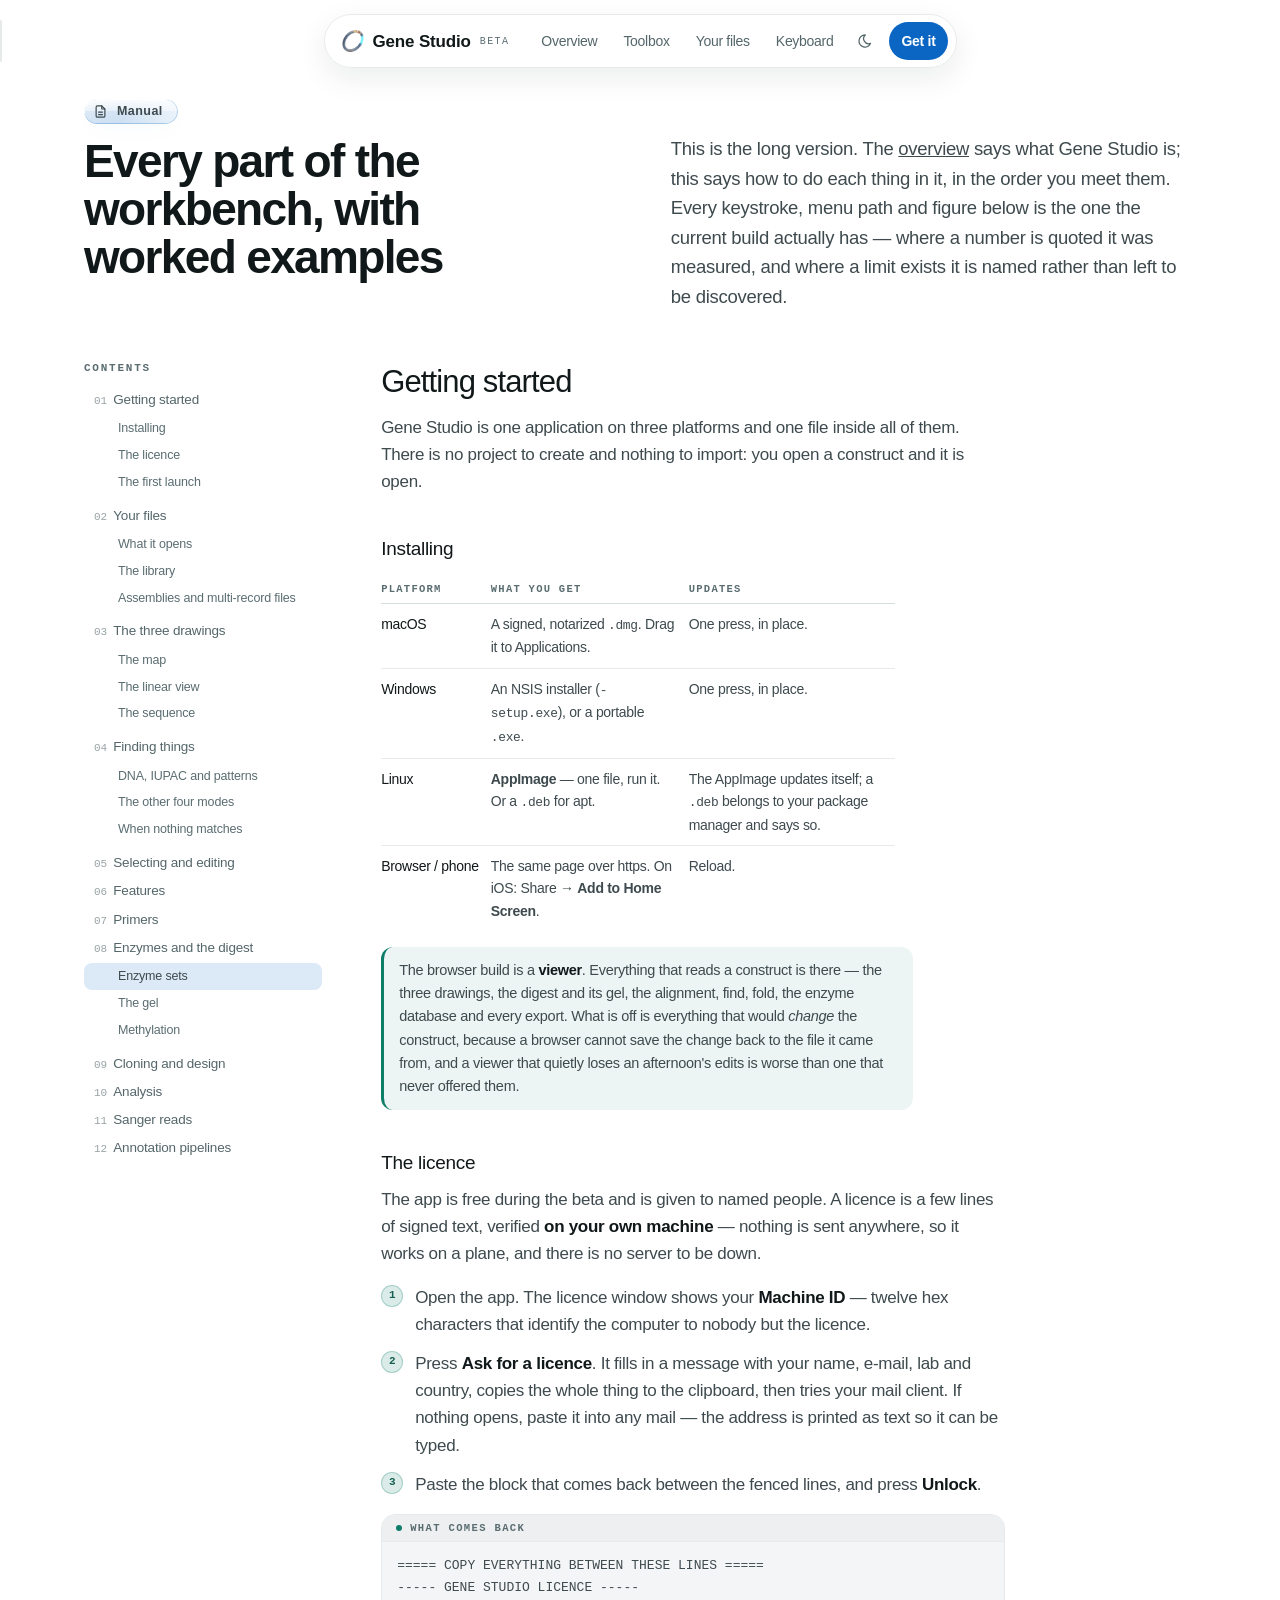
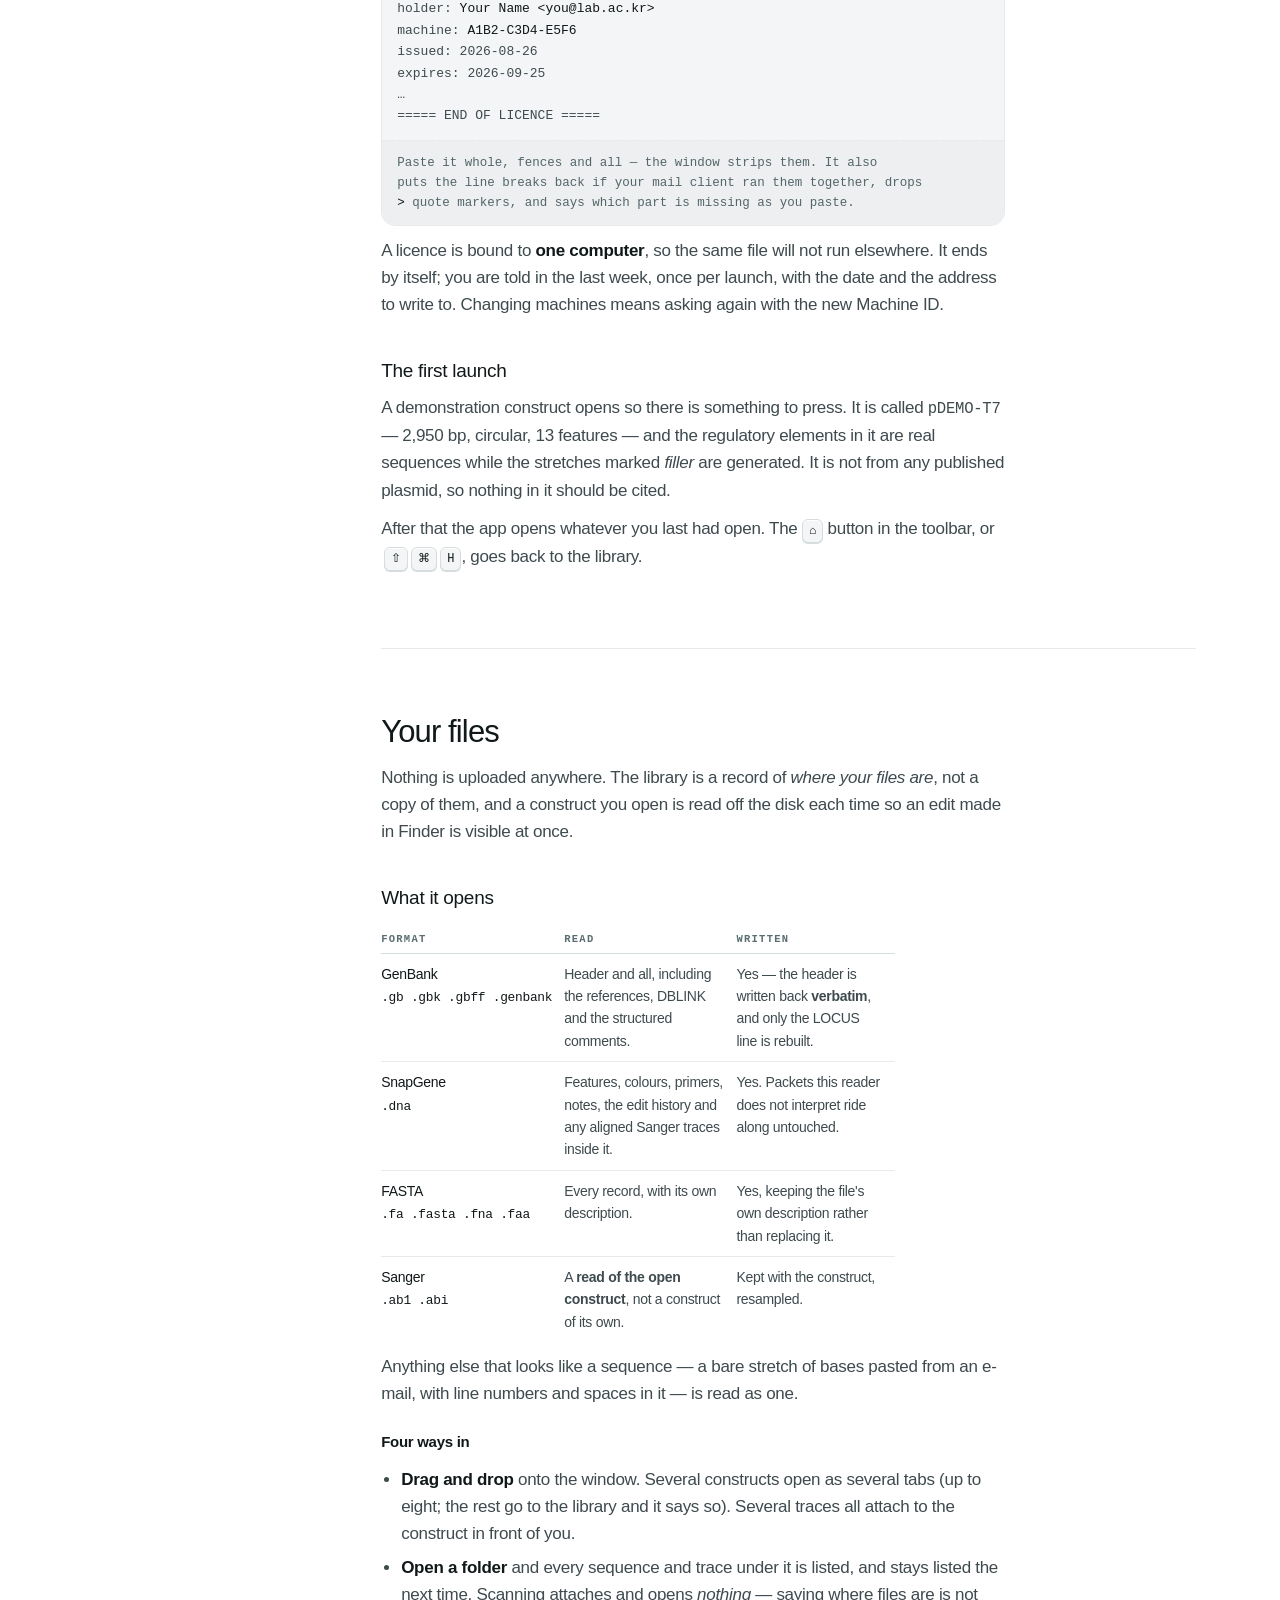
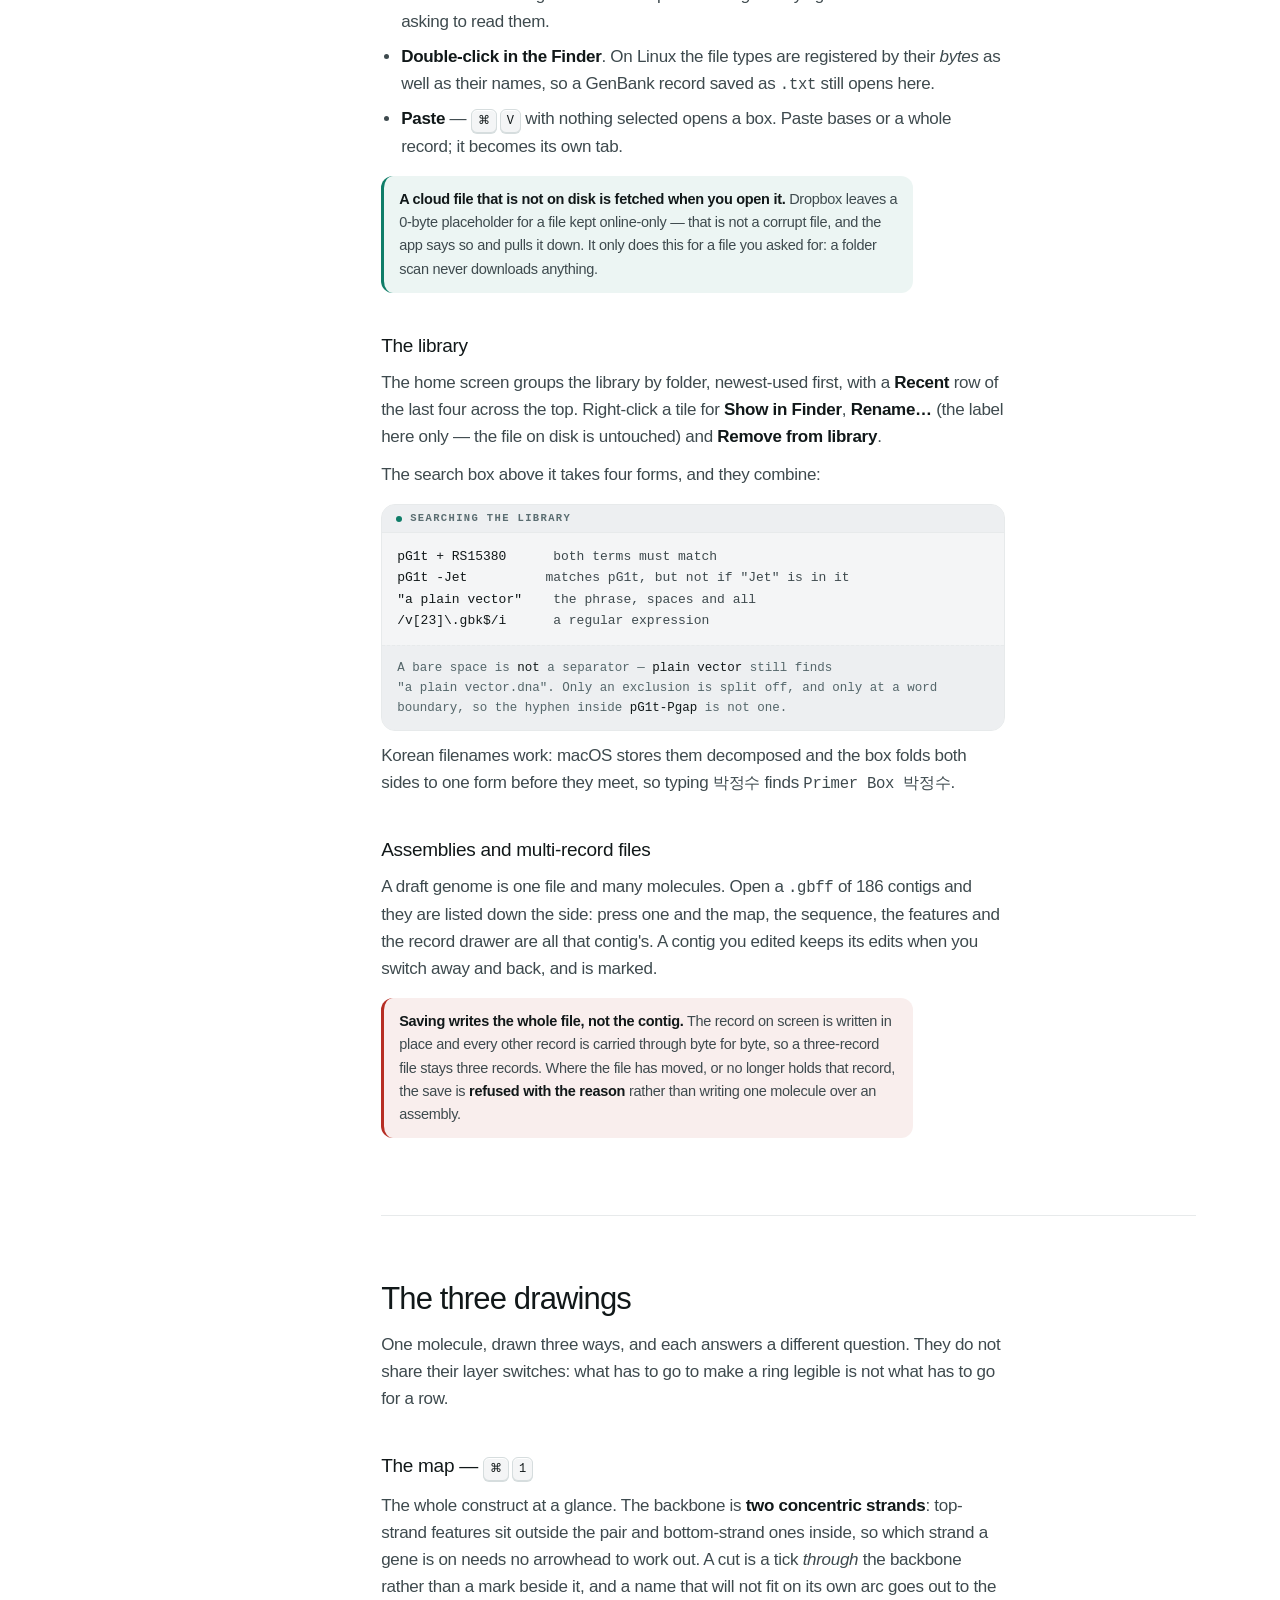
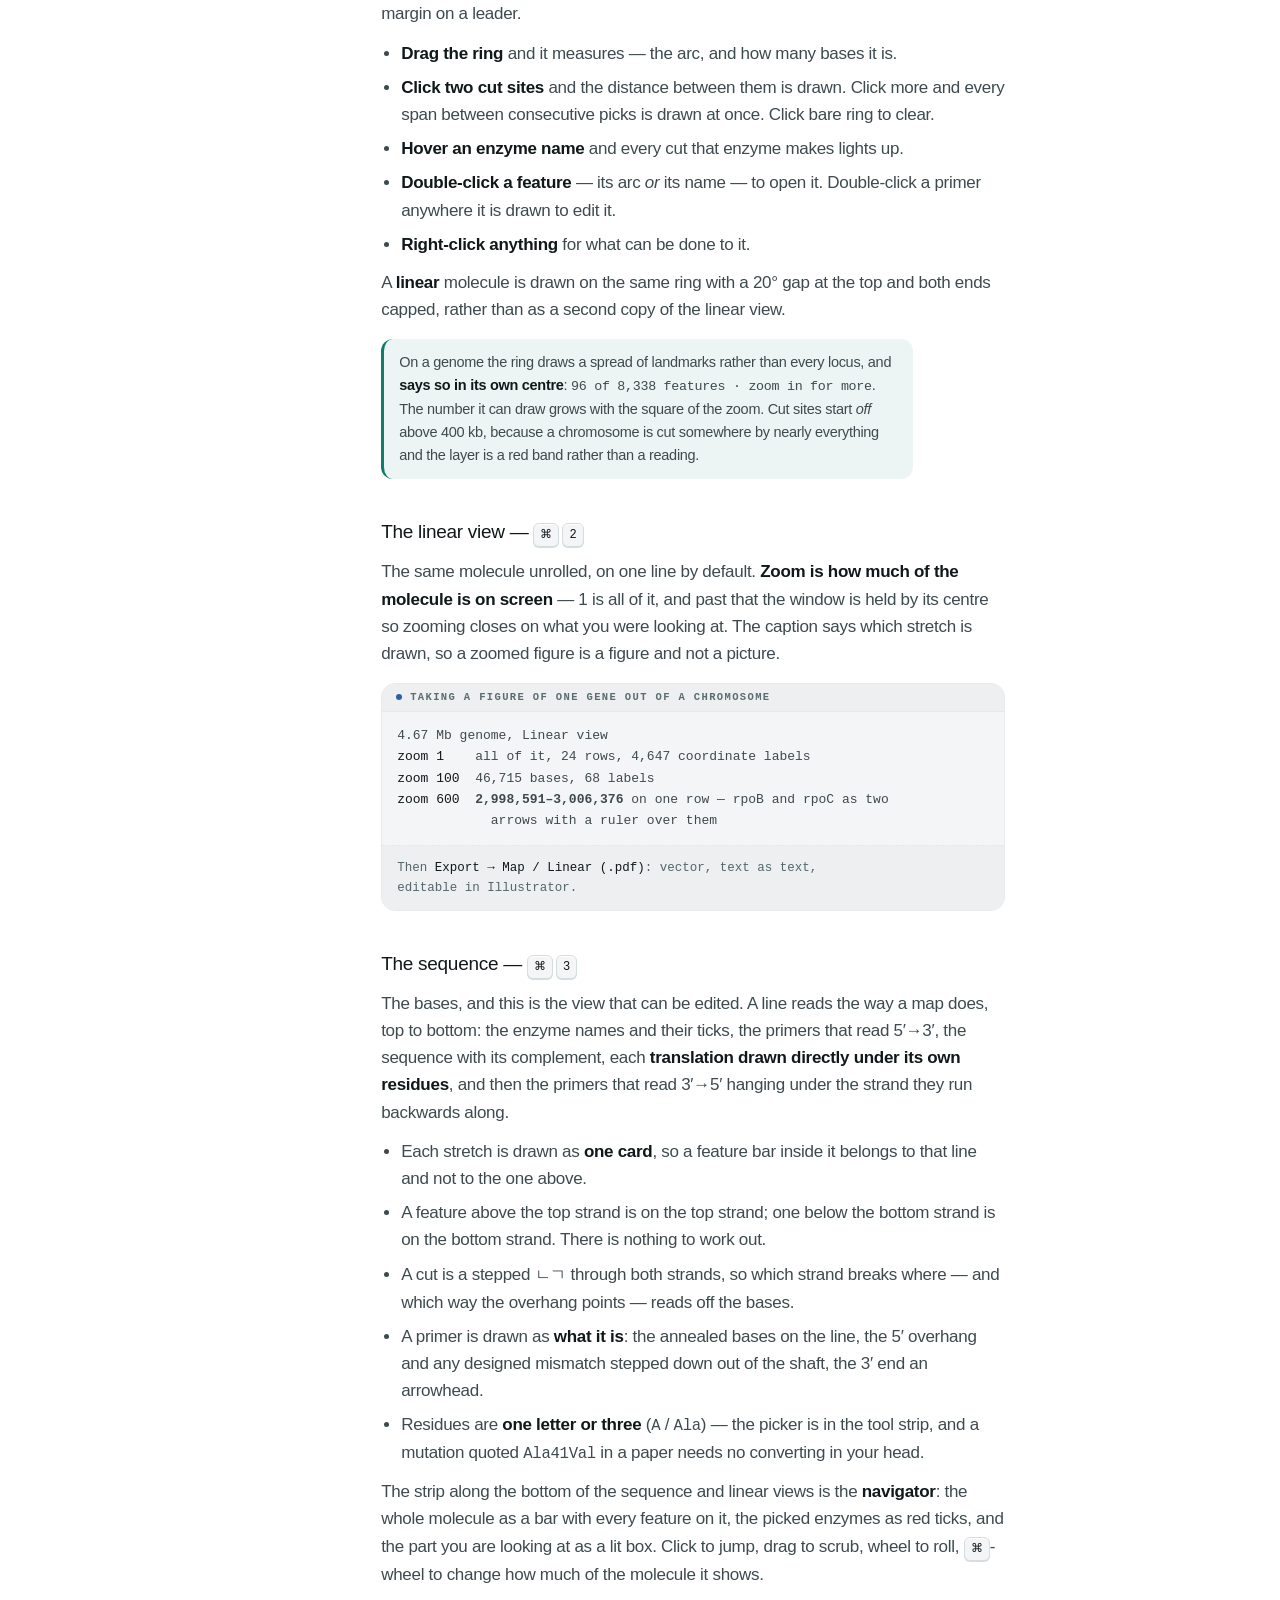
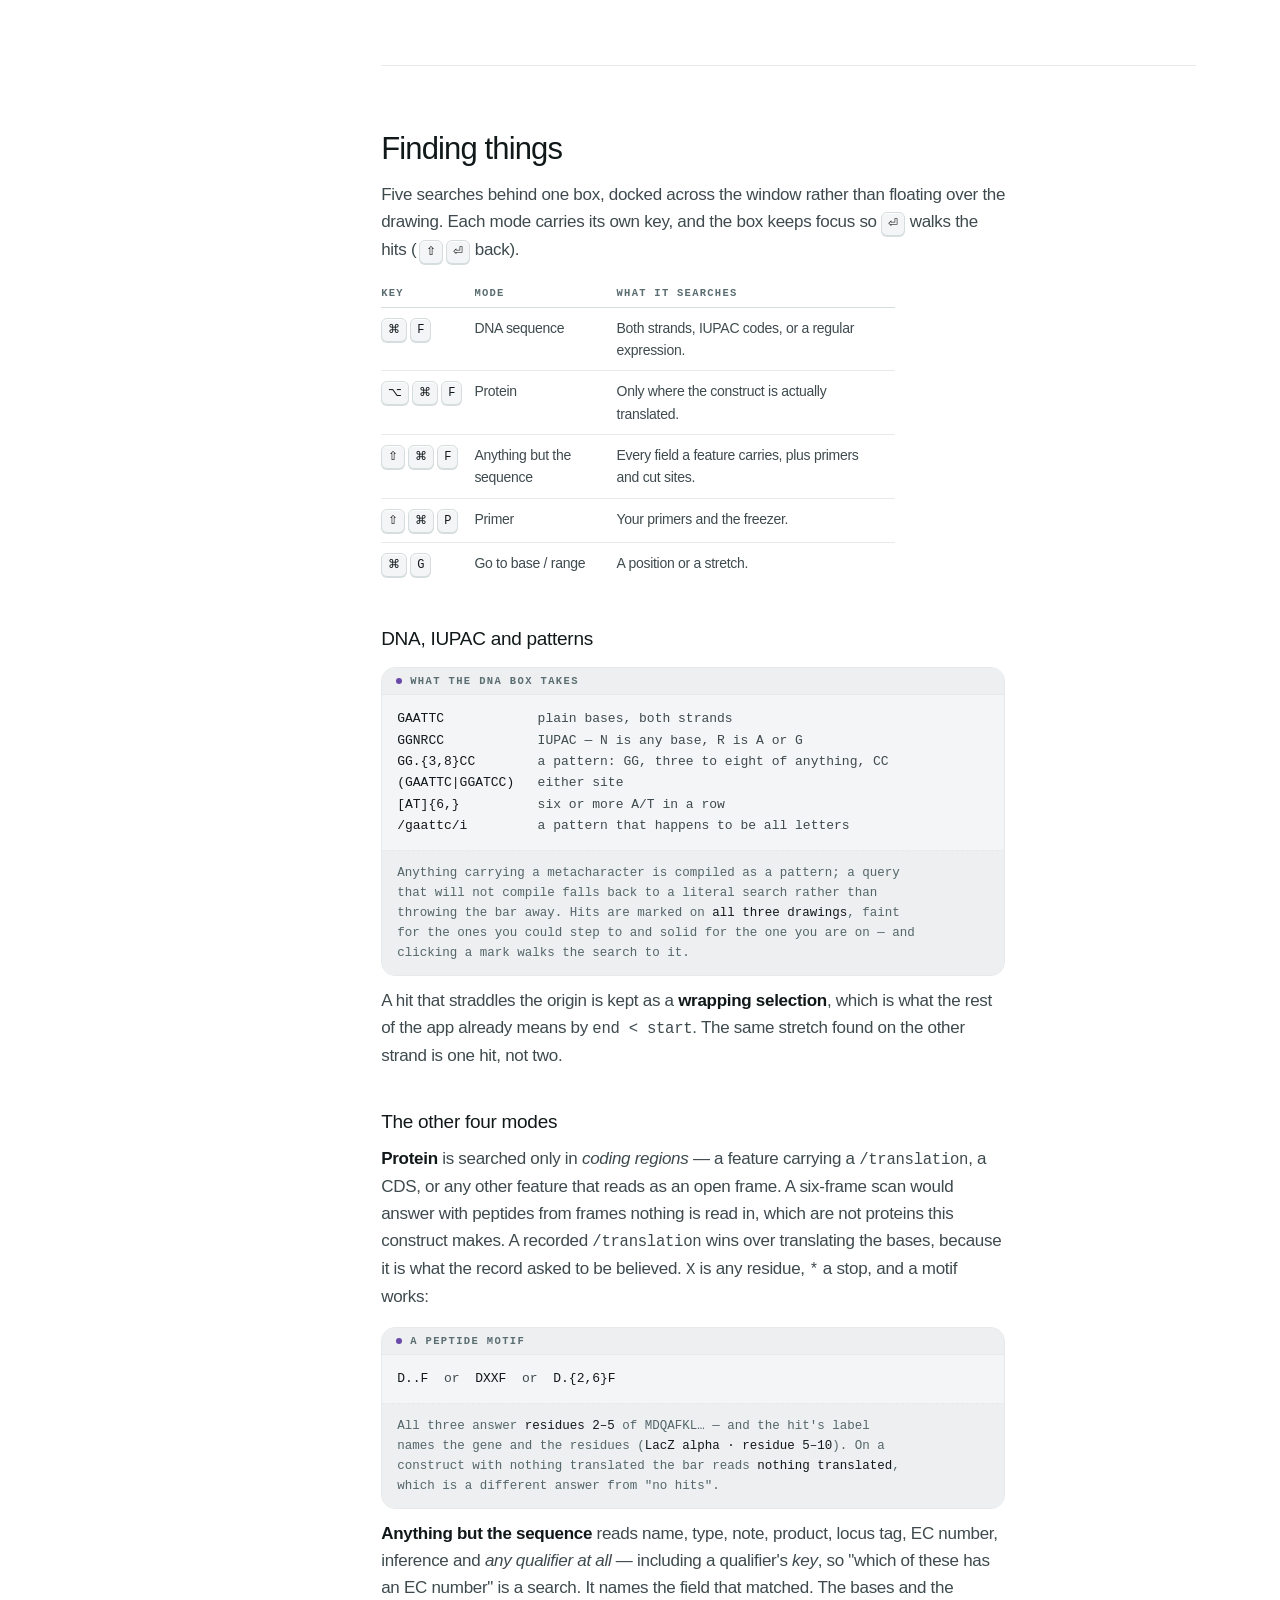
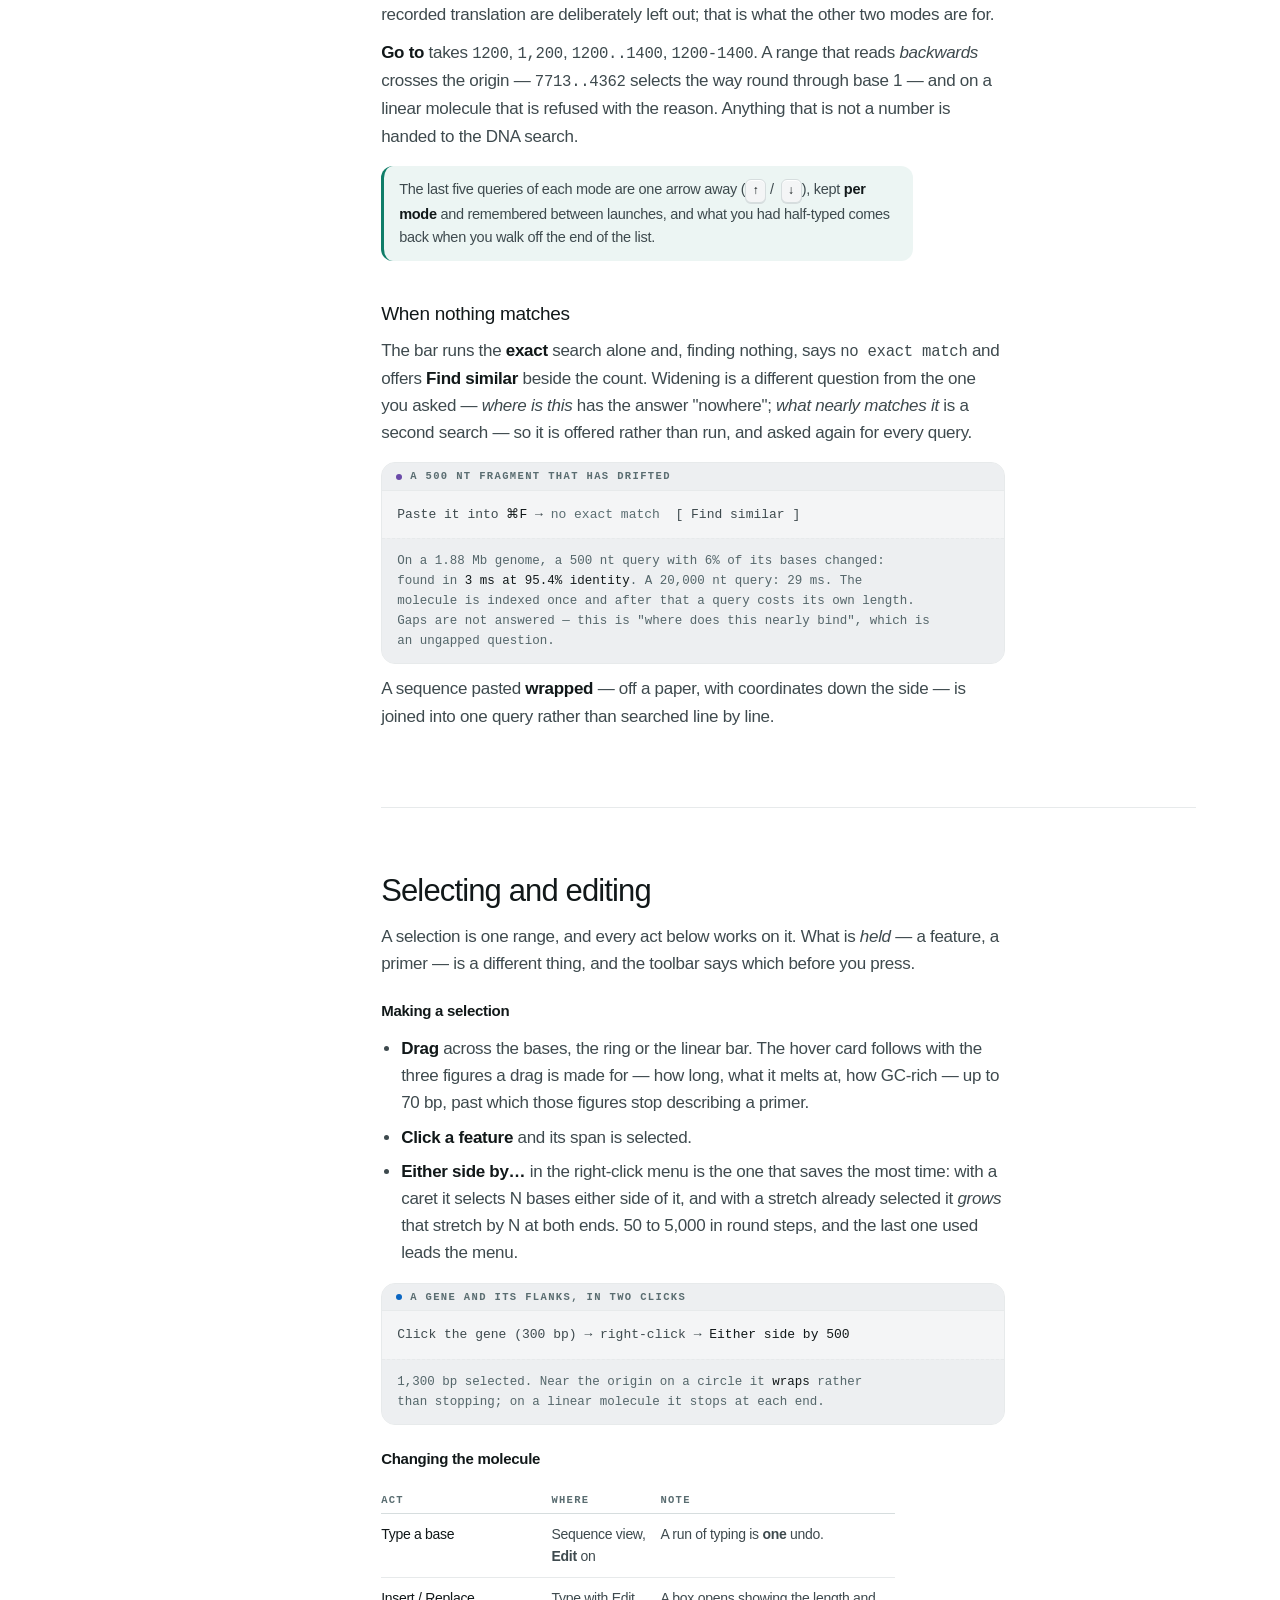
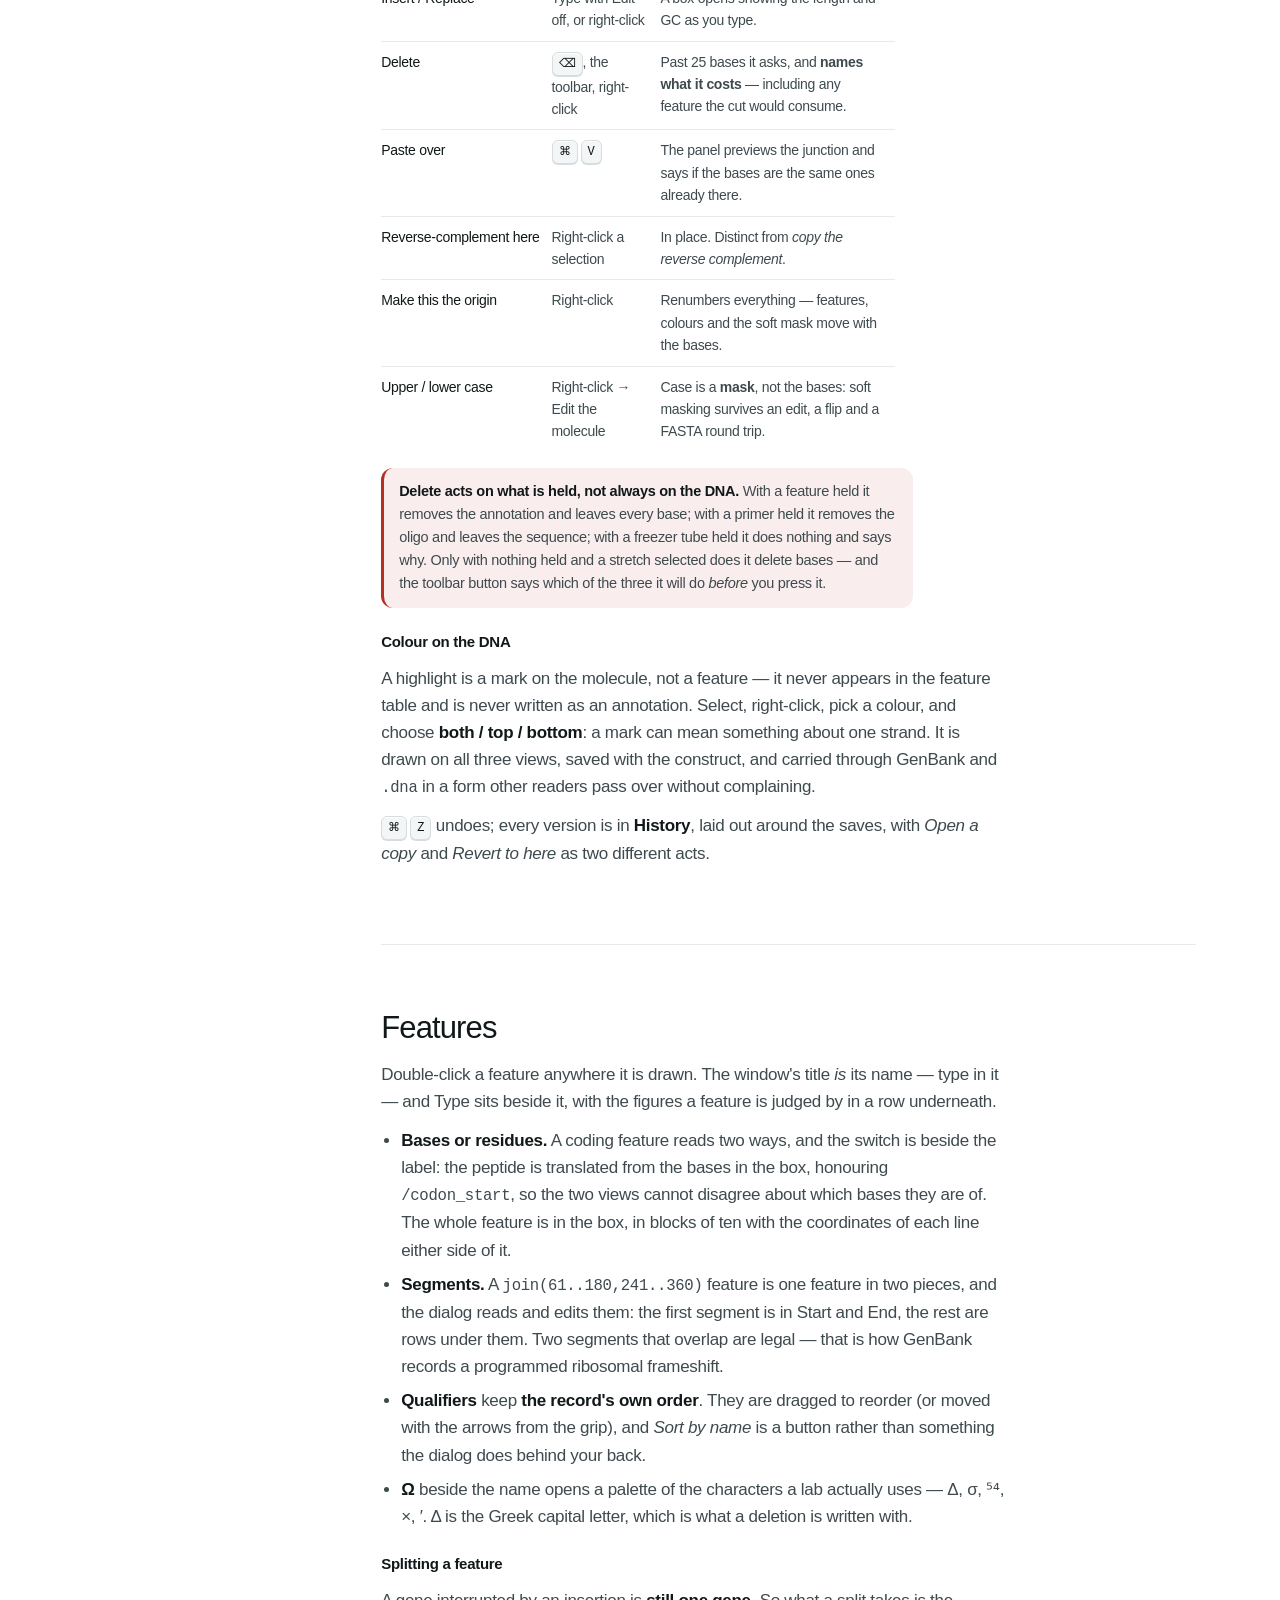
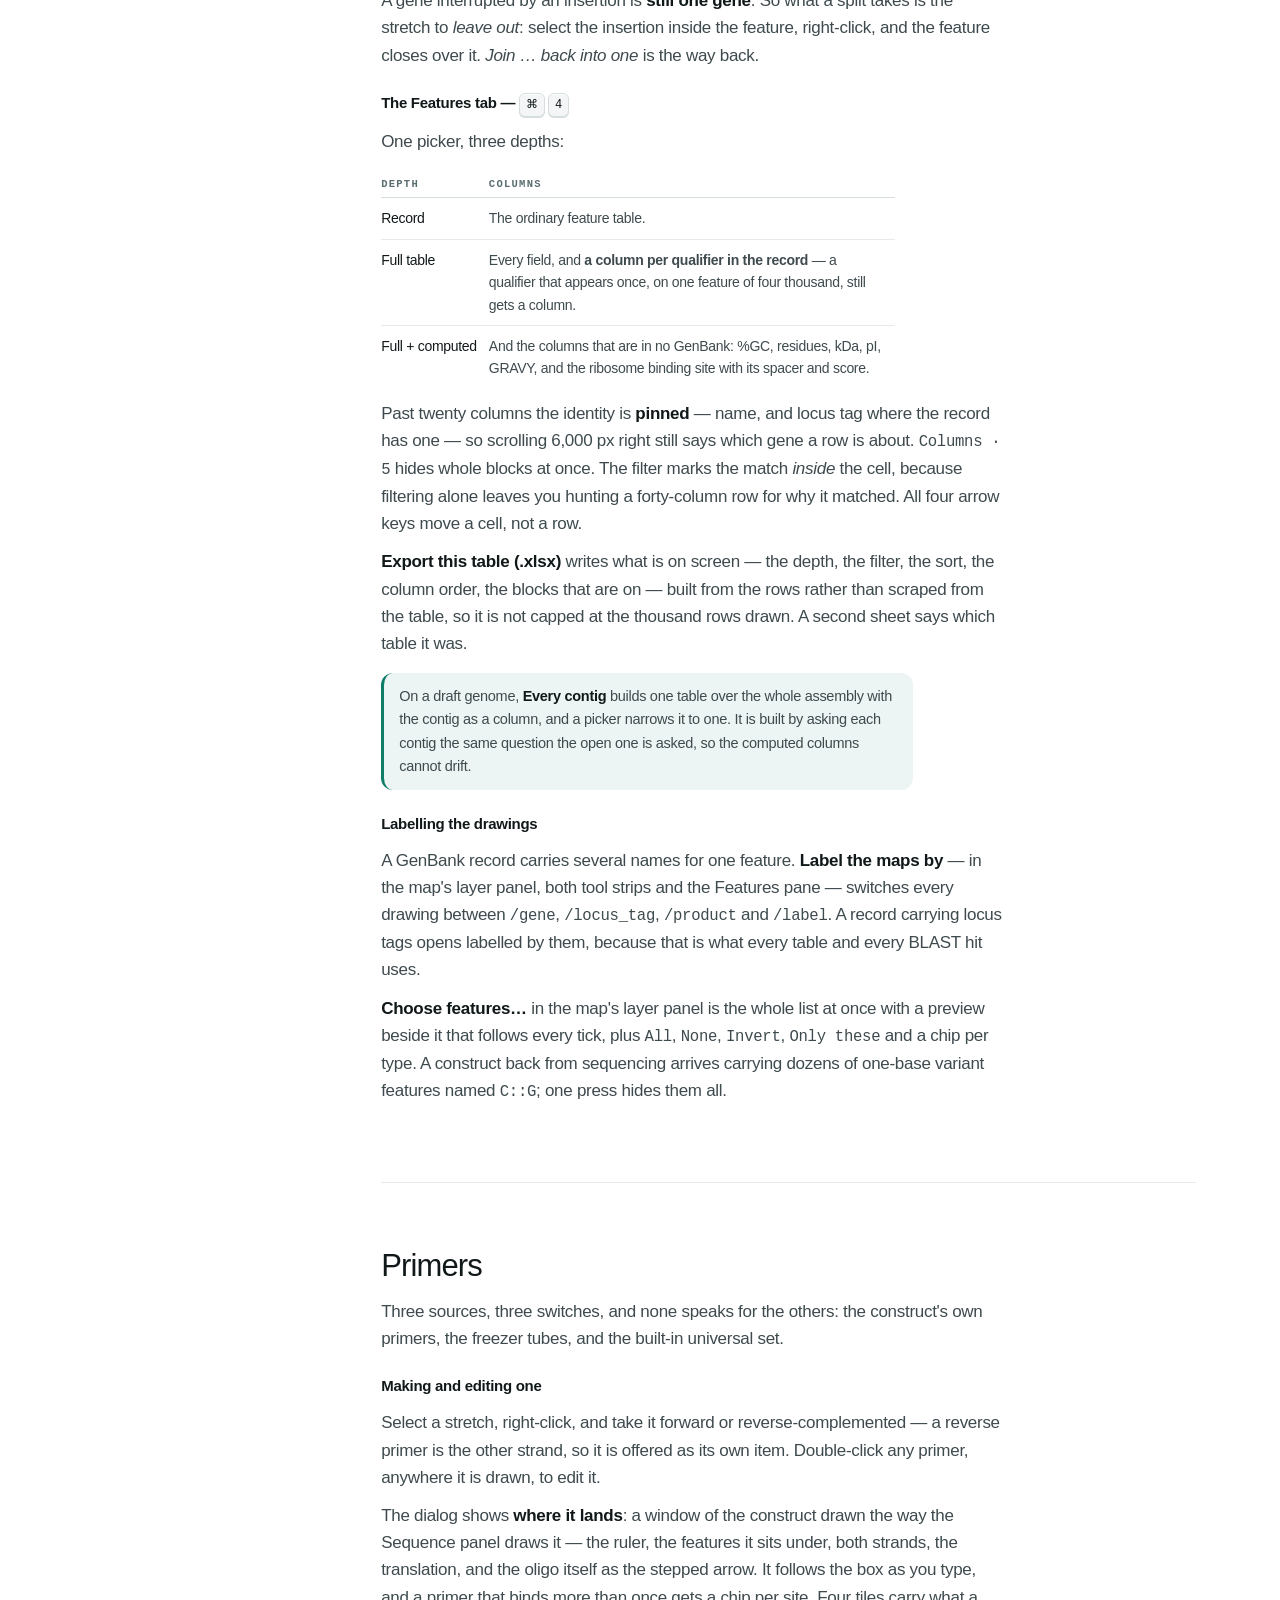
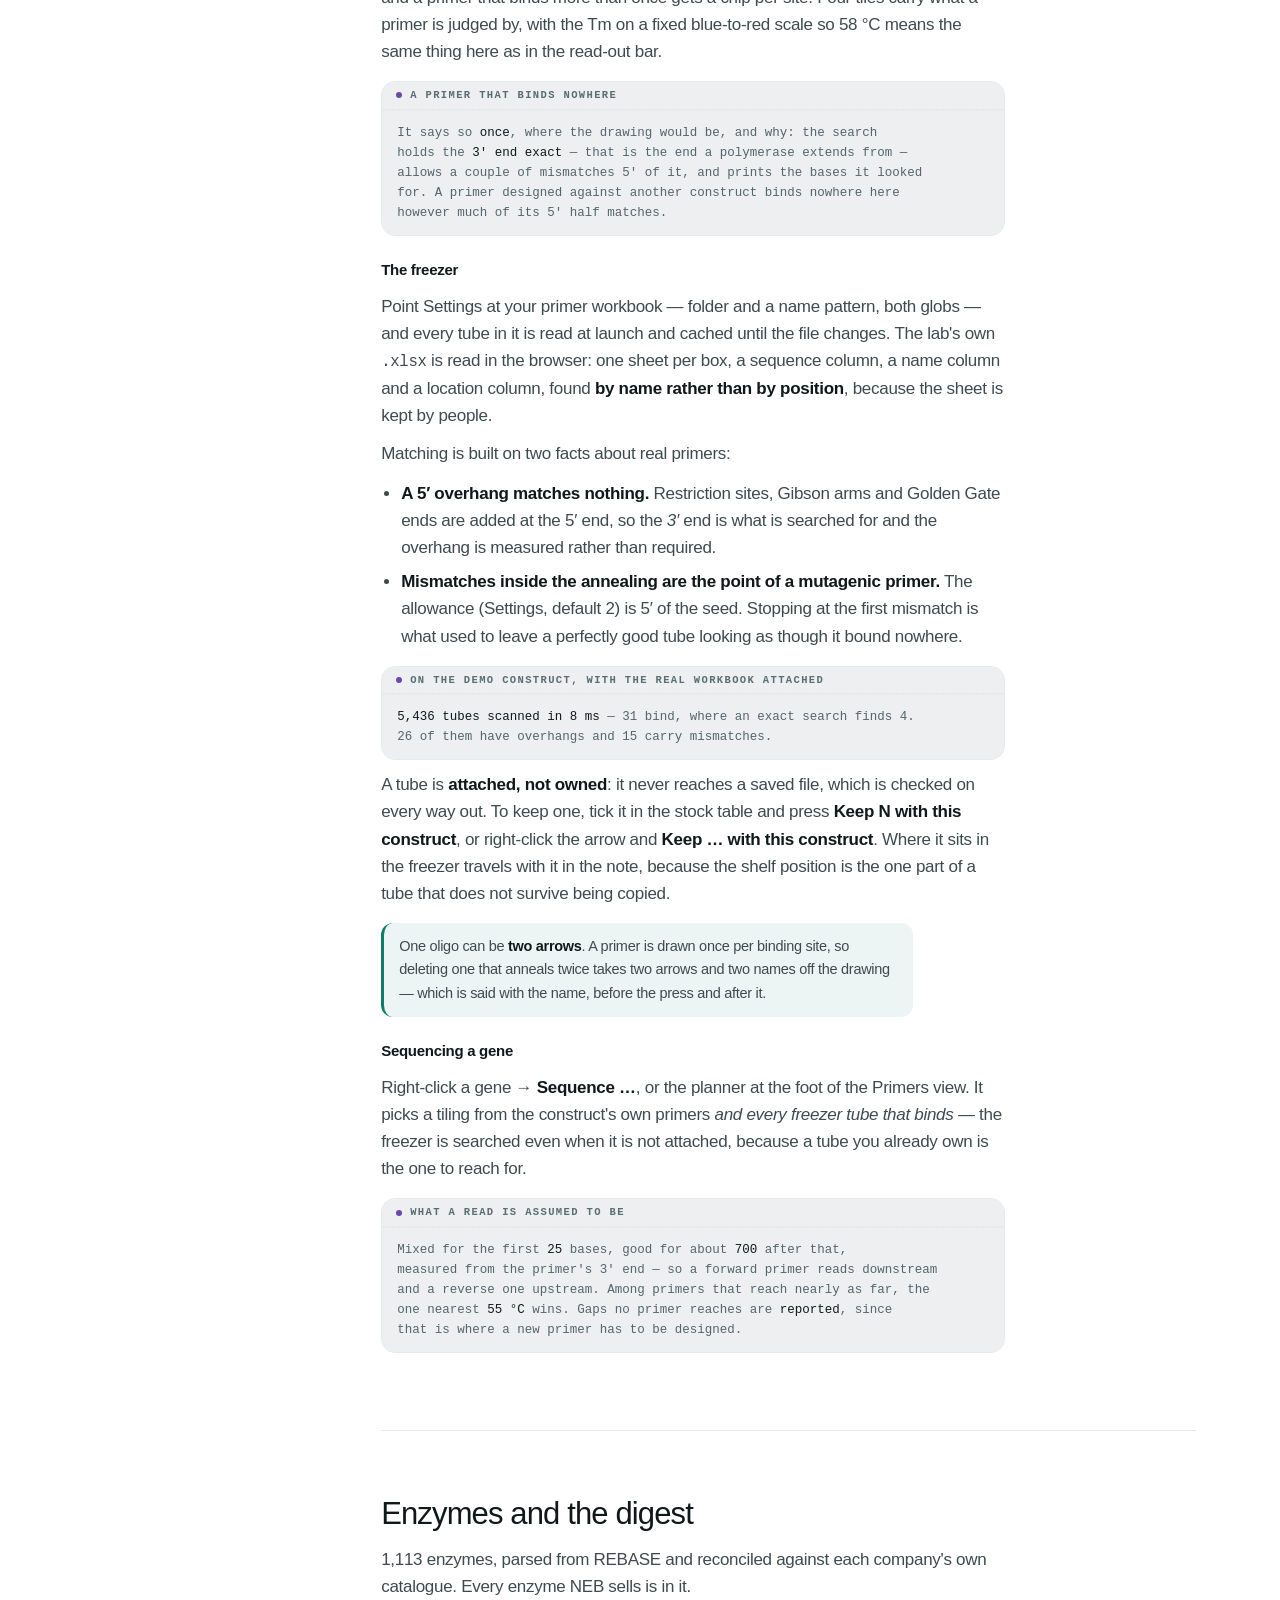
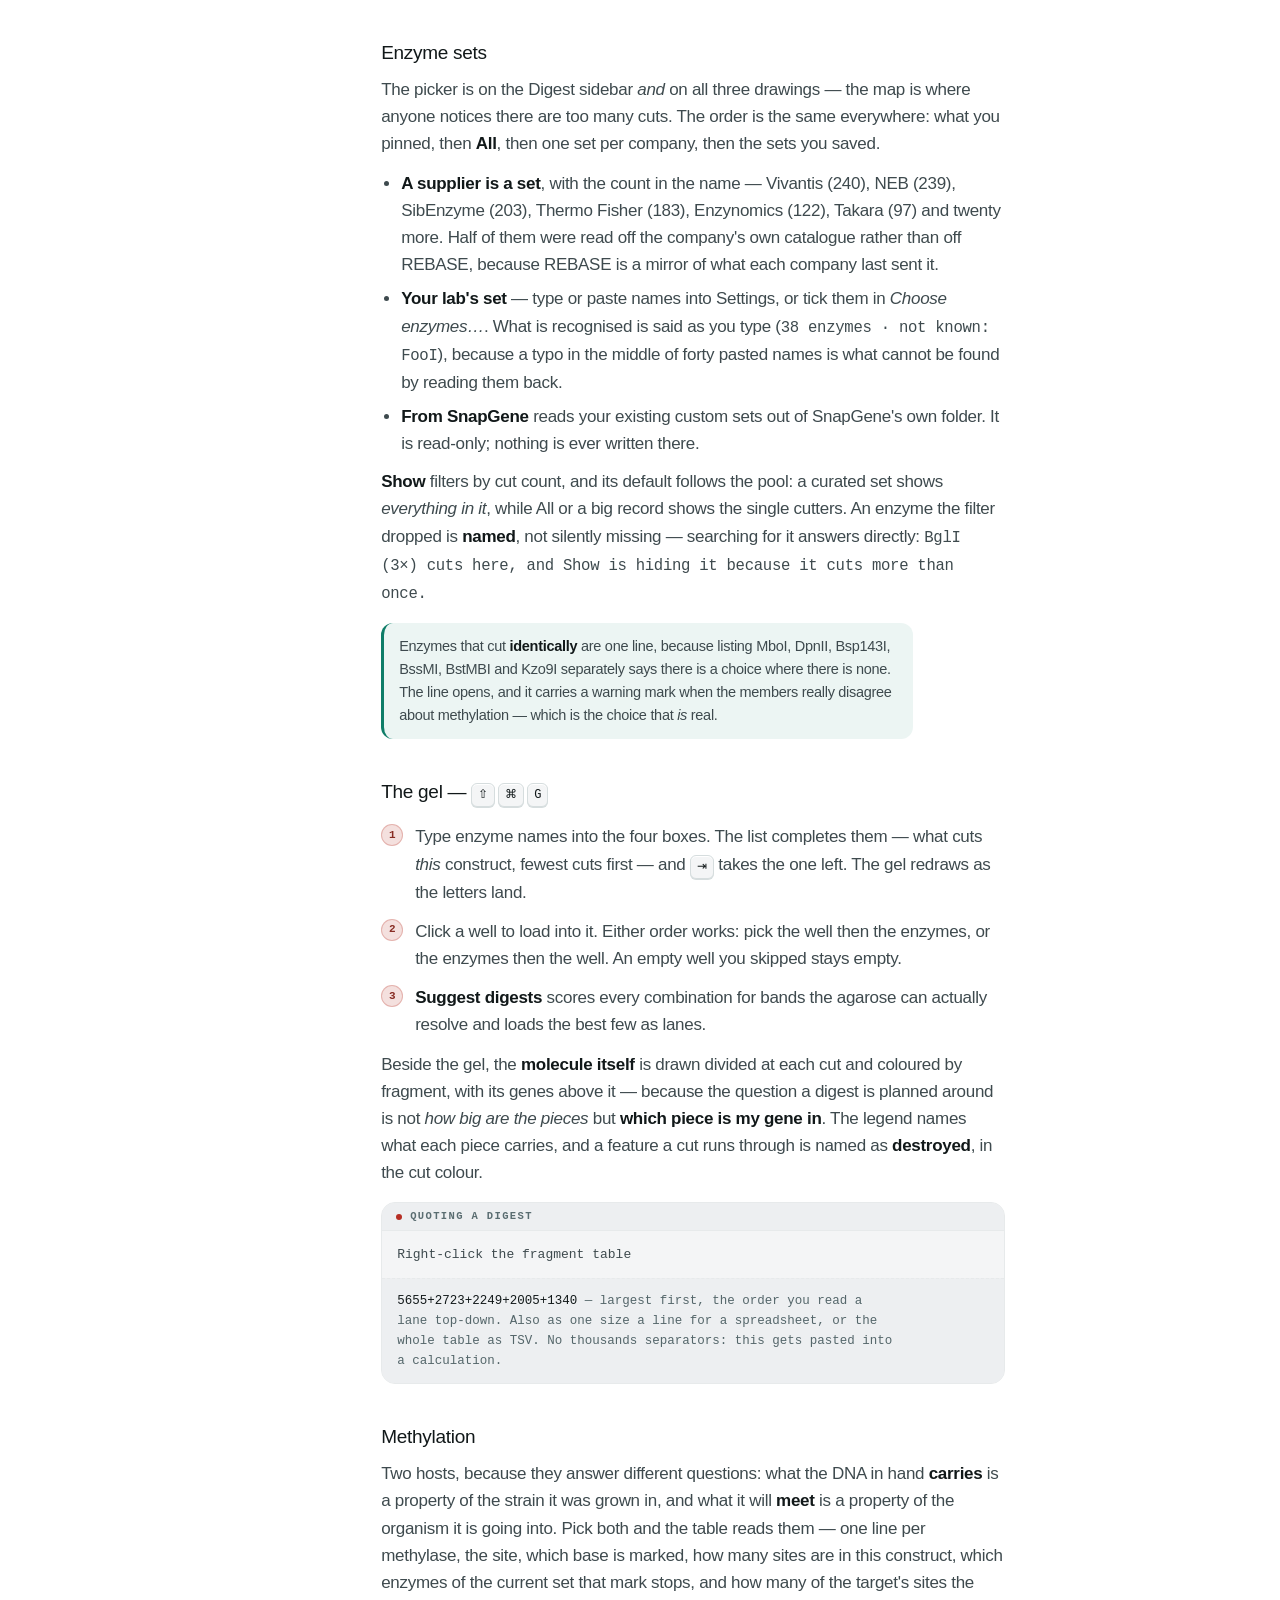
==== commit 30248aa4: "The landing page" ====
--- a/docs/guide.html
+++ b/docs/guide.html
@@ -30,7 +30,7 @@
      landing page gives beside its own copy of these two lines. -->
 <link rel="preload" href="font/inter-latin.woff2" as="font" type="font/woff2" crossorigin>
 <link rel="stylesheet" href="font/fonts.css?v=20260828">
-<link rel="stylesheet" href="base.css?v=20260918-bench1">
+<link rel="stylesheet" href="base.css?v=20260918-formats2">
 <link rel="stylesheet" href="guide.css">
 </head>
 <body>
--- a/docs/base.css
+++ b/docs/base.css
@@ -1592,6 +1592,9 @@
    nothing. The description is the span *after* the name. */
 .tbcard b + span{grid-column:1 / -1; grid-row:2; display:block; margin-top:8px;
   font-size:13.5px; line-height:1.55; color:var(--slate)}
+/* These translucent cards lift above the dark plate. Their small descriptions
+   need a brighter slate than labels painted directly on the page. */
+:root[data-theme="dark"] .tbcard b + span{color:#92A3A5}
 /* **On a phone the toolbox is the longest section on the page**, and the
    comment this replaced had already bought 3,425 px of it back once. A card
    one column wide is read with the eye against its left edge rather than
@@ -2359,20 +2362,22 @@
    dark value on a white ground. Each of these was measured on the surface it
    is actually composited over. */
 :root[data-theme="light"] .chapter{
-  /* the chapter break is the one screen that stays dark in both themes — it is
-     a picture of the application, which is dark, and a light band between two
-     light sections would separate nothing */
-  background:#101A1D; border-color:#101A1D;
-  --ink:#F3F7F6; --body:#C9D5D3; --slate:#93A5A7; --faint:#8FA1A4;
-  --ground:#18262A; --hair:#243338;
-  /* **And the accent, which is a colour in the dark and a reading in the
-     light.** The light theme darkens `--amber` to #97590A so 11.5 px of it
-     clears 4.5 on white — and this block is the one screen that stays dark, so
-     that value lands on a near-black ground: measured, the eyebrow read
-     **2.52**. The dark theme's own amber is what belongs on a dark ground, and
-     on this one it reads 5.89 over its own tint. */
-  --amber:#5EB1FF; --amber-soft:rgba(94,177,255,.16); --amber-ink:#06121C;
-}
+  /* A light chapter separates through its cool surface and precise edges.
+     Its text and operation signals are solved for that surface together. */
+  background:#F3F6FA; border-color:#D7E2EC;
+  --ink:#203746; --body:#405867; --slate:#506878; --faint:#556D7D;
+  --ground:#FFFFFF; --sunk:#EBF1F7; --hair:#D8E3EC; --line:#BFCDDA;
+  --amber:#286C9D; --amber-soft:rgba(40,108,157,.10); --amber-ink:#FFFFFF;
+}
+:root[data-theme="light"] .chapter::before{
+  background:radial-gradient(70% 62% at 50% 8%,rgba(255,255,255,.78),transparent 78%),
+    radial-gradient(60% 60% at 50% 100%,rgba(111,149,184,.08),transparent 75%);
+}
+:root[data-theme="light"] .chapter-eyebrow{
+  color:var(--amber); background:none; border:0; border-radius:0; padding:0;
+  letter-spacing:.035em;
+}
+:root[data-theme="light"] .chapter-eyebrow::after{content:none}
 :root[data-theme="light"] .agree{background:var(--paper)}
 :root[data-theme="light"] .kicker{background:var(--ground); box-shadow:none}
 :root[data-theme="light"] .wall blockquote{
@@ -2945,6 +2950,38 @@
 .bench-note-mark{width:20px; height:2px; flex:none; background:var(--bench-accent); transition:background .3s ease}
 .bench-note [data-bench-note]{flex:1}
 .bench-note svg{flex:none; width:18px; height:18px; stroke:var(--bench-accent); stroke-width:1.4; stroke-linecap:round; stroke-linejoin:round}
+/* The same instrument drawings on a light mount. The selected caption uses
+   its operation accent as text, so these colors are darker than dark-mode
+   signals. Neutral outlines remain shared with the connectors. */
+:root[data-theme="light"] .chapter .verbs{--vedge:#73899A}
+:root[data-theme="light"] .chapter .verbs .lg{
+  --g-ink:#293F4E; --g-muted:#566F80; --g-body:#C8D8E5; --g-edge:var(--vedge);
+}
+:root[data-theme="light"] .chapter .verbs [data-glyph="open"]{--g-accent:#216B9C}
+:root[data-theme="light"] .chapter .verbs [data-glyph="read"]{--g-accent:#26725D}
+:root[data-theme="light"] .chapter .verbs [data-glyph="cut"]{--g-accent:#A74949}
+:root[data-theme="light"] .chapter .verbs [data-glyph="design"]{--g-accent:#73549E}
+:root[data-theme="light"] .chapter .verbs [data-glyph="check"]{--g-accent:#356B9F}
+:root[data-theme="light"] .chapter .verbs [data-glyph="share"]{--g-accent:#856027}
+:root[data-theme="light"] .chapter .bench-route{
+  --bench-accent:#216B9C;
+  border-color:#BCCDDC; background-color:#F5F8FC;
+  background-image:linear-gradient(132deg,#FFFFFF 0%,#F8FAFD 54%,#EBF2F8 100%);
+  box-shadow:0 1px 0 rgba(255,255,255,.85) inset,0 16px 40px -34px rgba(47,79,108,.36);
+}
+:root[data-theme="light"] .chapter .bench-route .verbs .lg,
+:root[data-theme="light"] .chapter .bench-route .verbs a:hover .lg{
+  background-color:#F4F8FB; background-image:linear-gradient(145deg,#FFFFFF,#EDF3F9);
+  border-color:var(--vedge);
+}
+:root[data-theme="light"] .bench-route .verb-label,
+:root[data-theme="light"] .bench-route .verbs .sr{color:#354D5D}
+:root[data-theme="light"] .bench-route .verb-caption{color:#506A7C}
+:root[data-theme="light"] .bench-route .verbs .is-inspected .verb-label{color:#1E3E55}
+:root[data-theme="light"] .bench-route .verbs .is-inspected .verb-caption{color:var(--bench-accent)}
+:root[data-theme="light"] .bench-route .bench-focus{background:color-mix(in srgb,var(--bench-accent) 6%,transparent)}
+:root[data-theme="light"] .bench-route .bench-focus i{opacity:.9}
+:root[data-theme="light"] .bench-route .bench-note{border-color:#CCDCE8; color:#445E70}
 @media(max-width:900px){
   .chapter .bench-route{max-width:560px}
   .bench-route .verbs{grid-template-columns:repeat(3,minmax(0,1fr)); gap:14px 12px}
@@ -2962,11 +2999,21 @@
   html:not(.motion-on) .bench-route *{transition:none !important}
 }
 @media(forced-colors:active){
-  .chapter .bench-route,.bench-route .verbs .lg{background:Canvas; border-color:CanvasText}
-  .bench-focus{background:none}
-  .bench-focus i{border-color:Highlight; opacity:1}
-  .bench-route .verb-label,.bench-route .verb-caption,.bench-note{color:CanvasText}
-  .bench-note{border-color:CanvasText}
+  :root[data-theme] .chapter{background:Canvas; --ink:CanvasText; --body:CanvasText; --slate:CanvasText; --faint:CanvasText}
+  :root[data-theme] .chapter::before{background:none}
+  :root[data-theme] .chapter .bench-route,
+  :root[data-theme] .chapter .bench-route .verbs .lg,
+  :root[data-theme] .chapter .bench-route .verbs a:hover .lg{background:Canvas; border-color:CanvasText; box-shadow:none}
+  :root[data-theme] .chapter .verbs{--vedge:CanvasText}
+  :root[data-theme] .chapter .verbs .lg{--g-ink:CanvasText; --g-muted:CanvasText; --g-body:Canvas; --g-edge:CanvasText}
+  :root[data-theme] .chapter .verbs [data-glyph]{--g-accent:Highlight}
+  :root[data-theme] .bench-route .bench-focus{background:none}
+  :root[data-theme] .bench-route .bench-focus i{border-color:Highlight; opacity:1}
+  :root[data-theme] .bench-route .verb-label,:root[data-theme] .bench-route .verb-caption,
+  :root[data-theme] .bench-route .verbs .is-inspected .verb-label,
+  :root[data-theme] .bench-route .verbs .is-inspected .verb-caption,
+  :root[data-theme] .bench-route .bench-note{color:CanvasText}
+  :root[data-theme] .bench-route .bench-note{border-color:CanvasText}
   .bench-note-mark{background:Highlight}
   .bench-note svg{stroke:Highlight}
 }
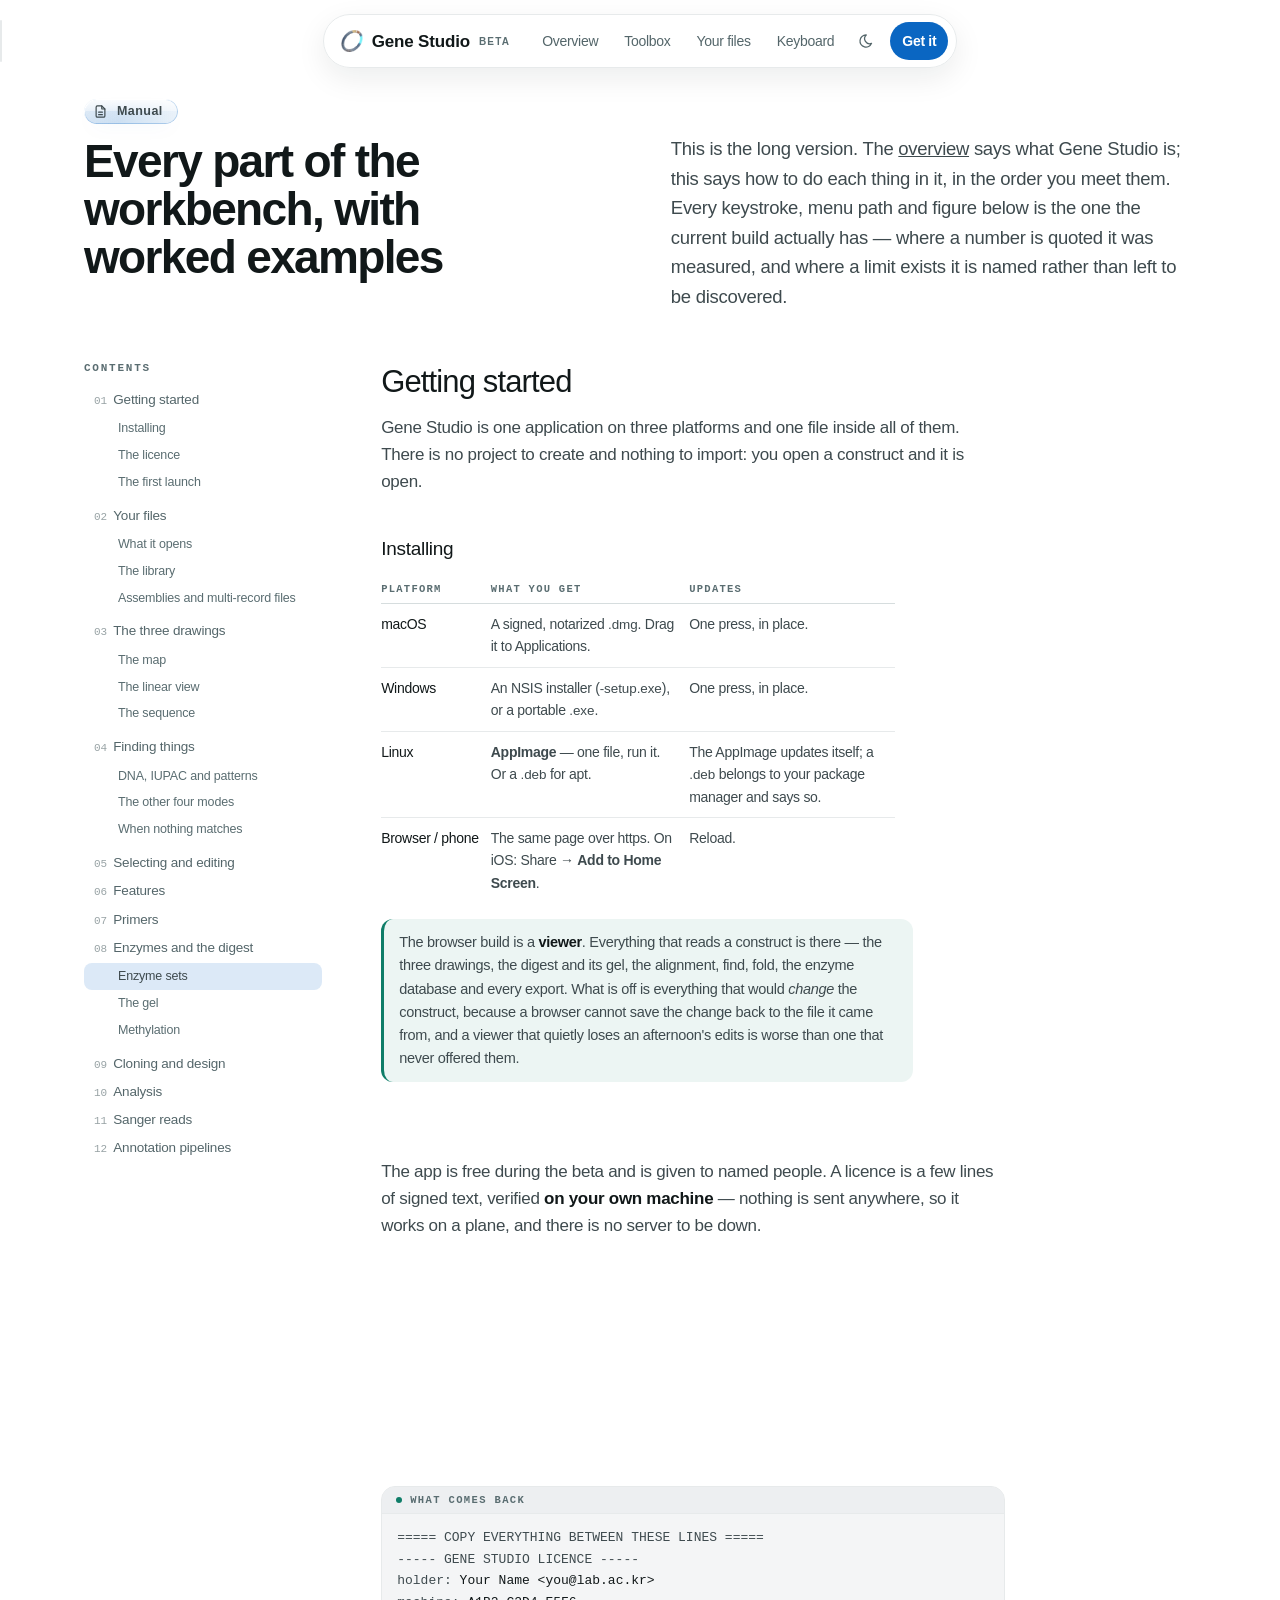
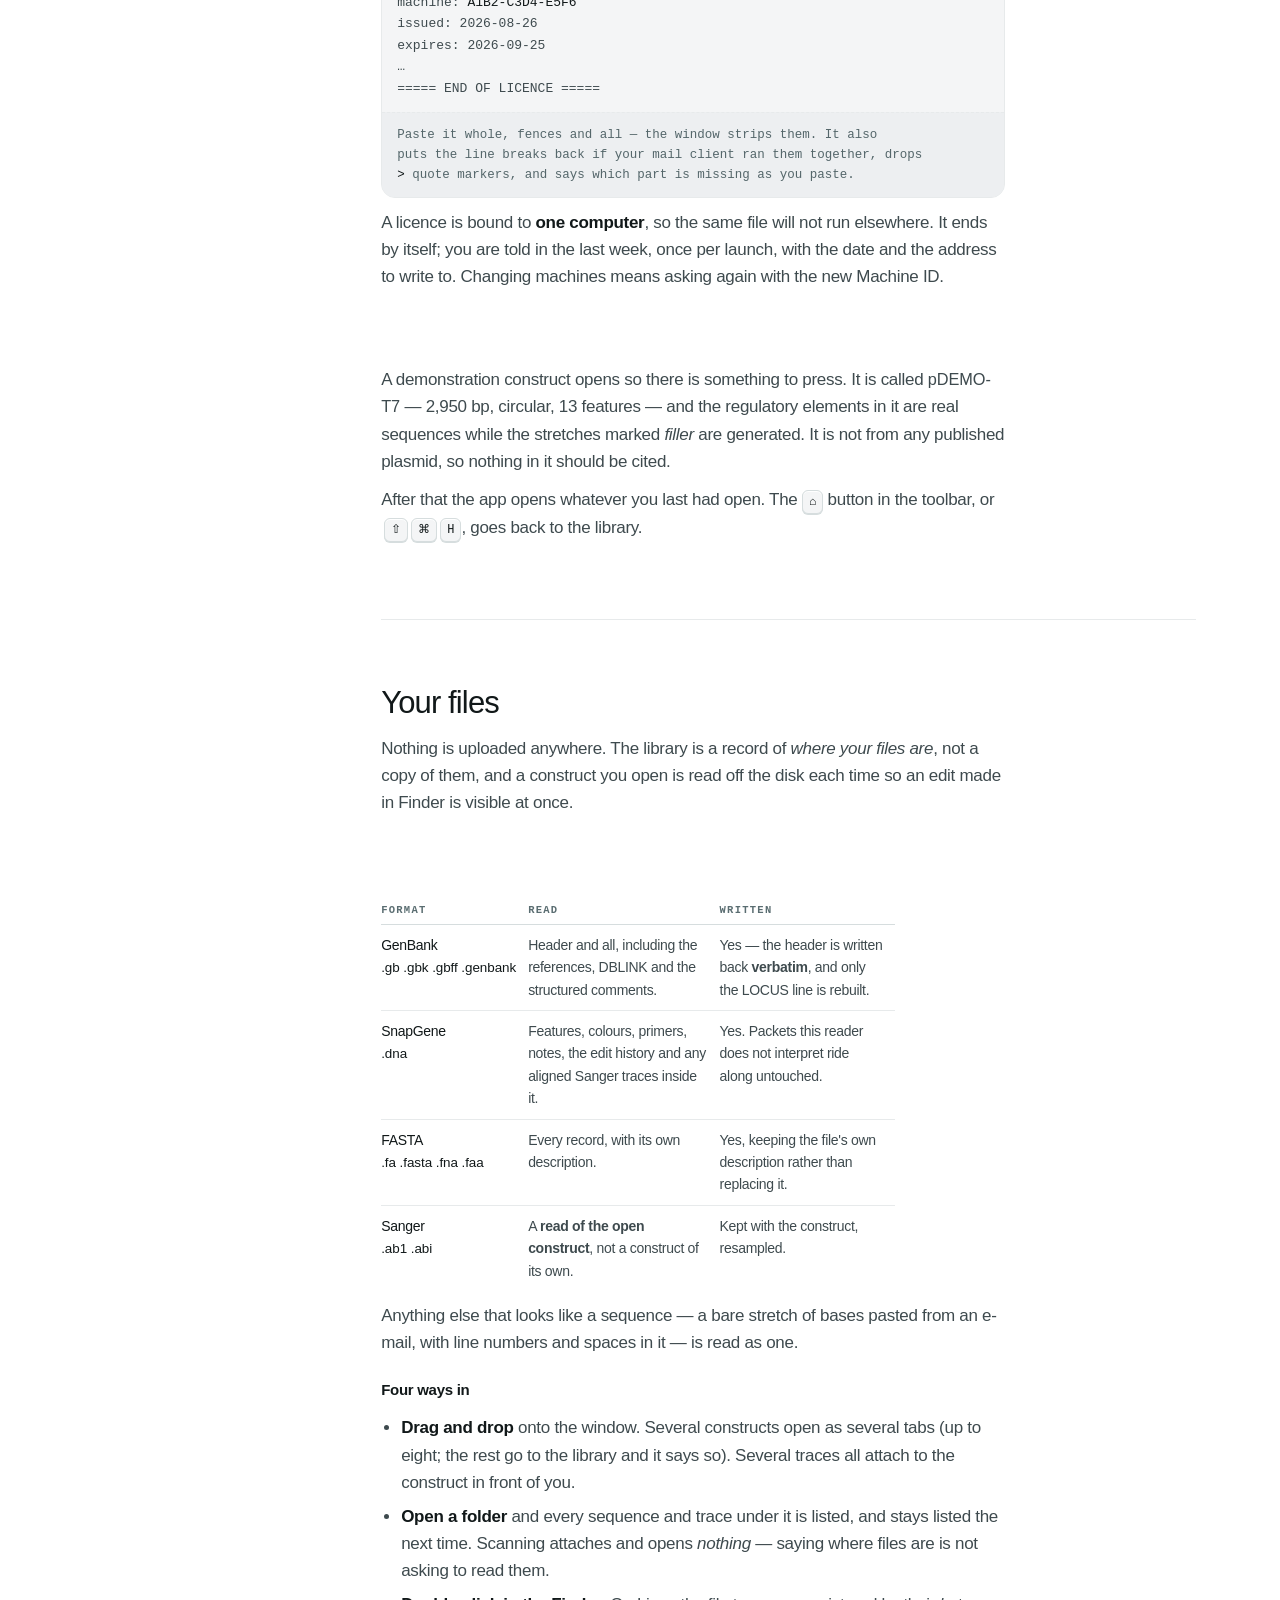
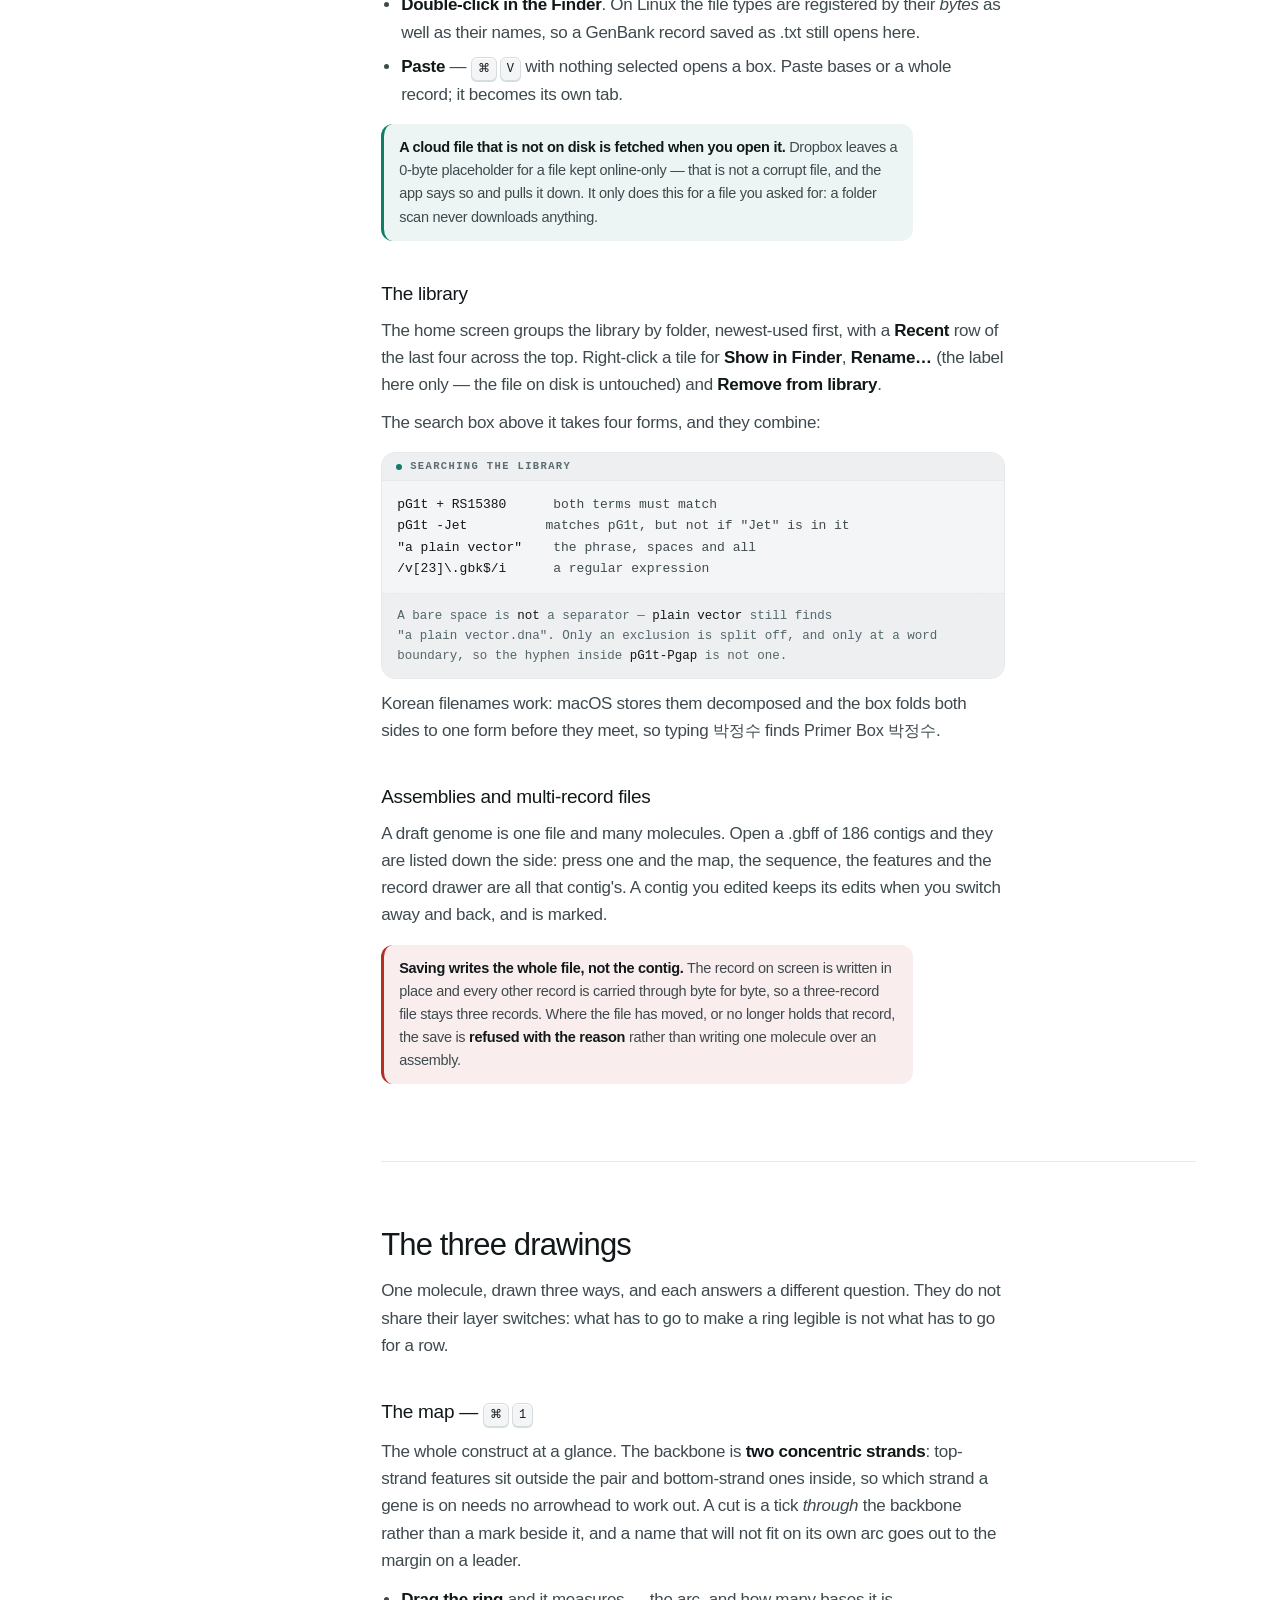
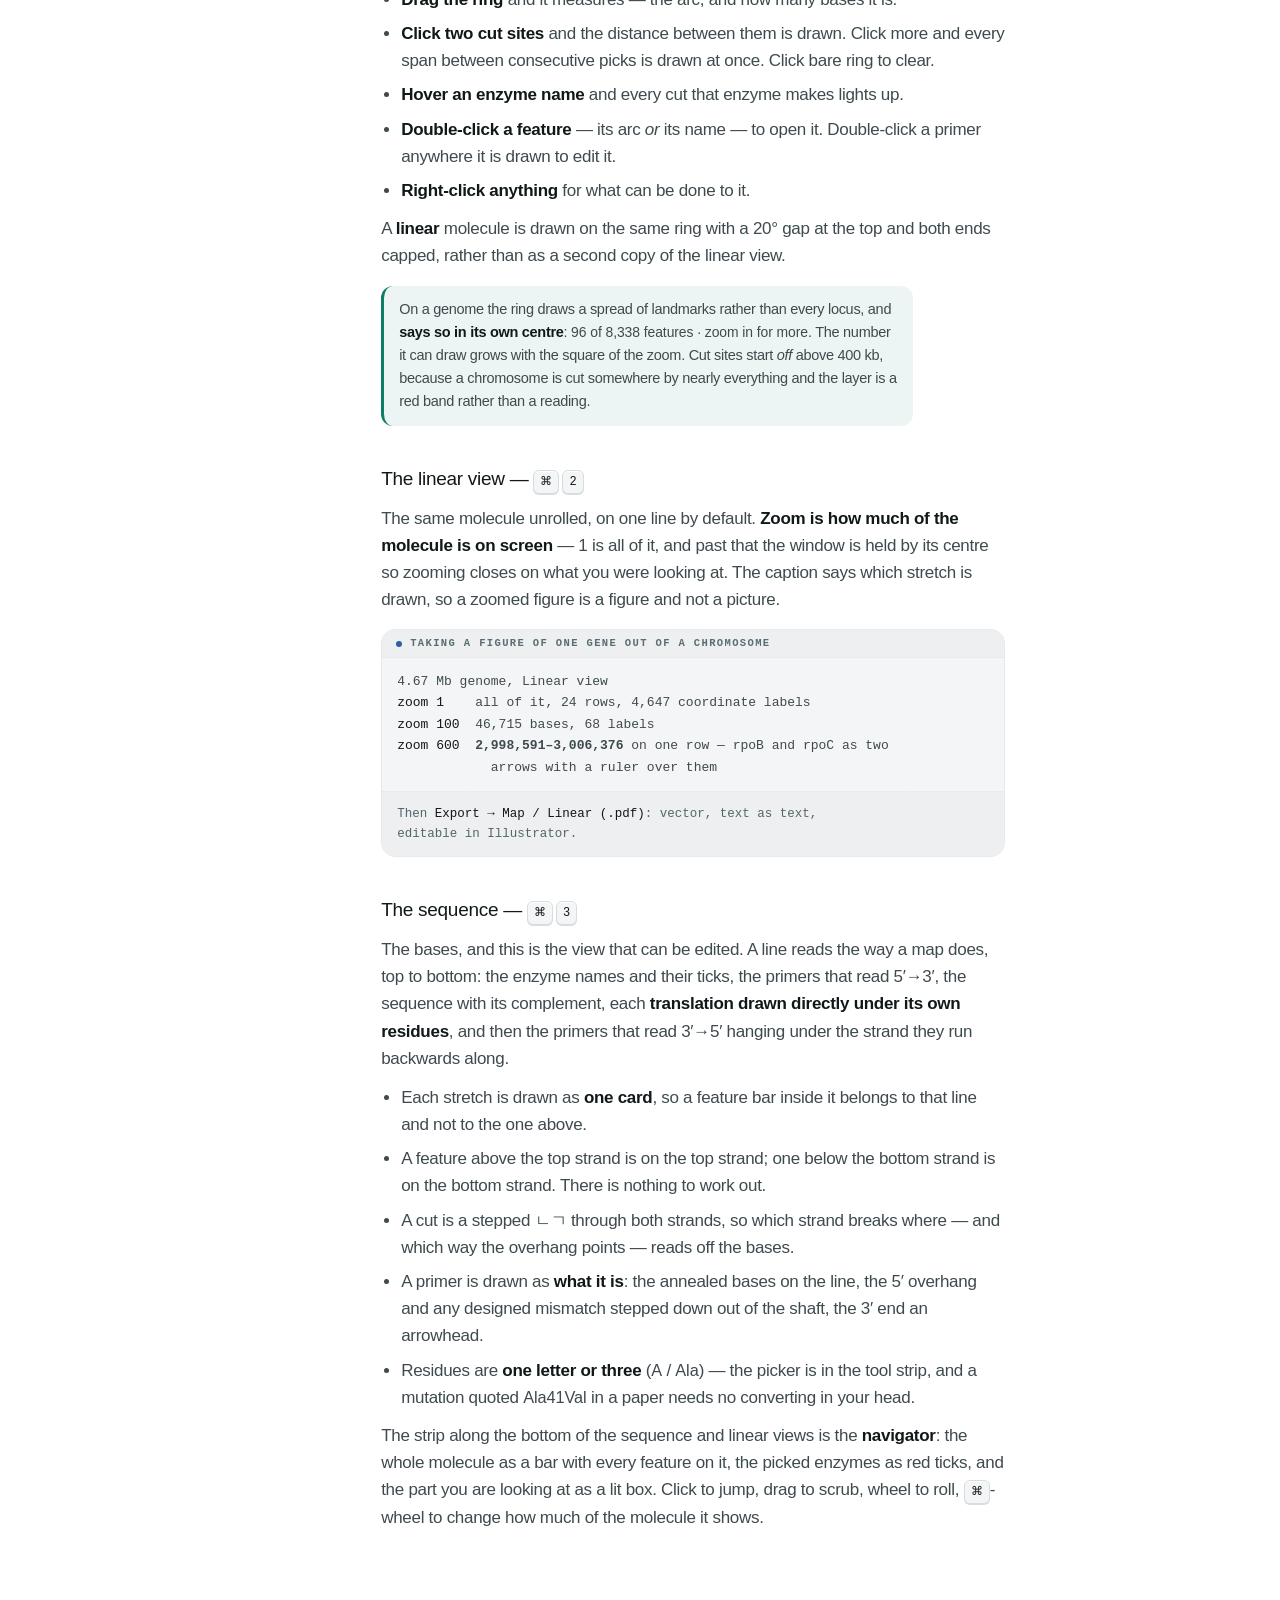
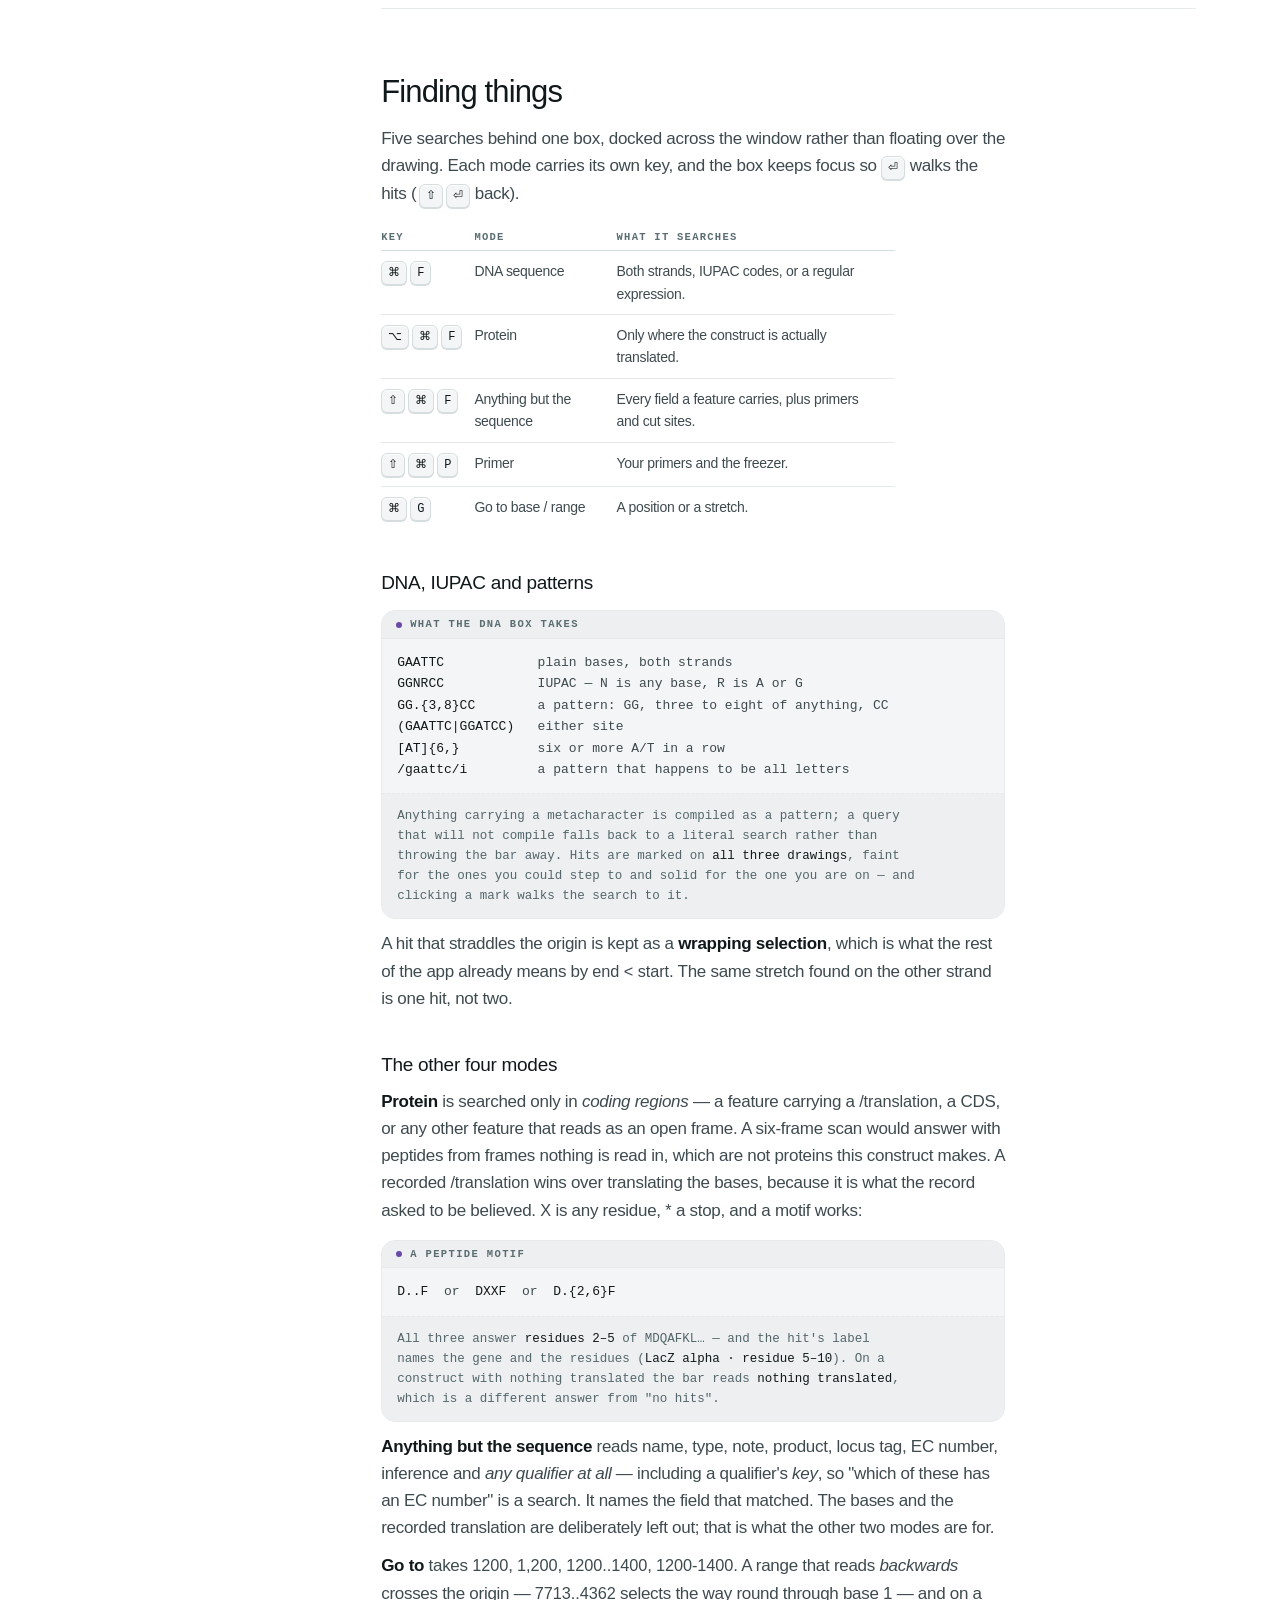
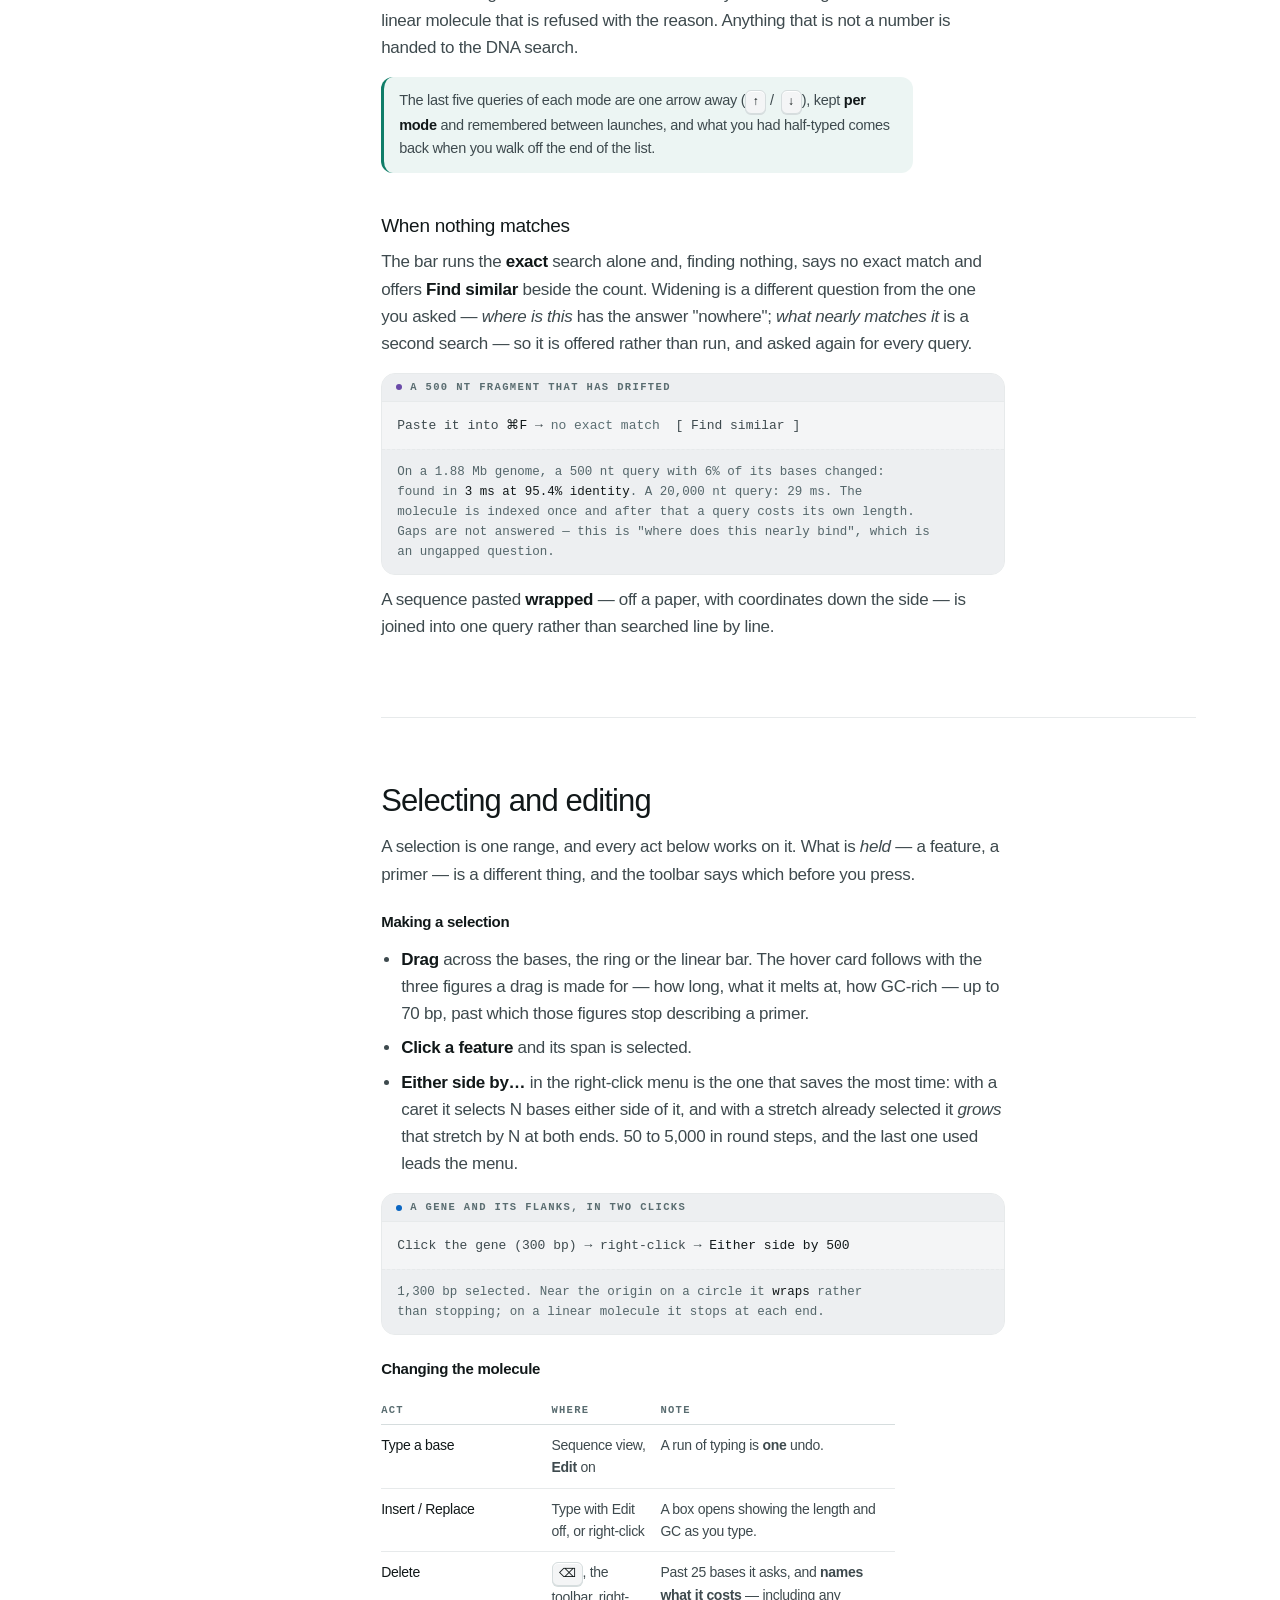
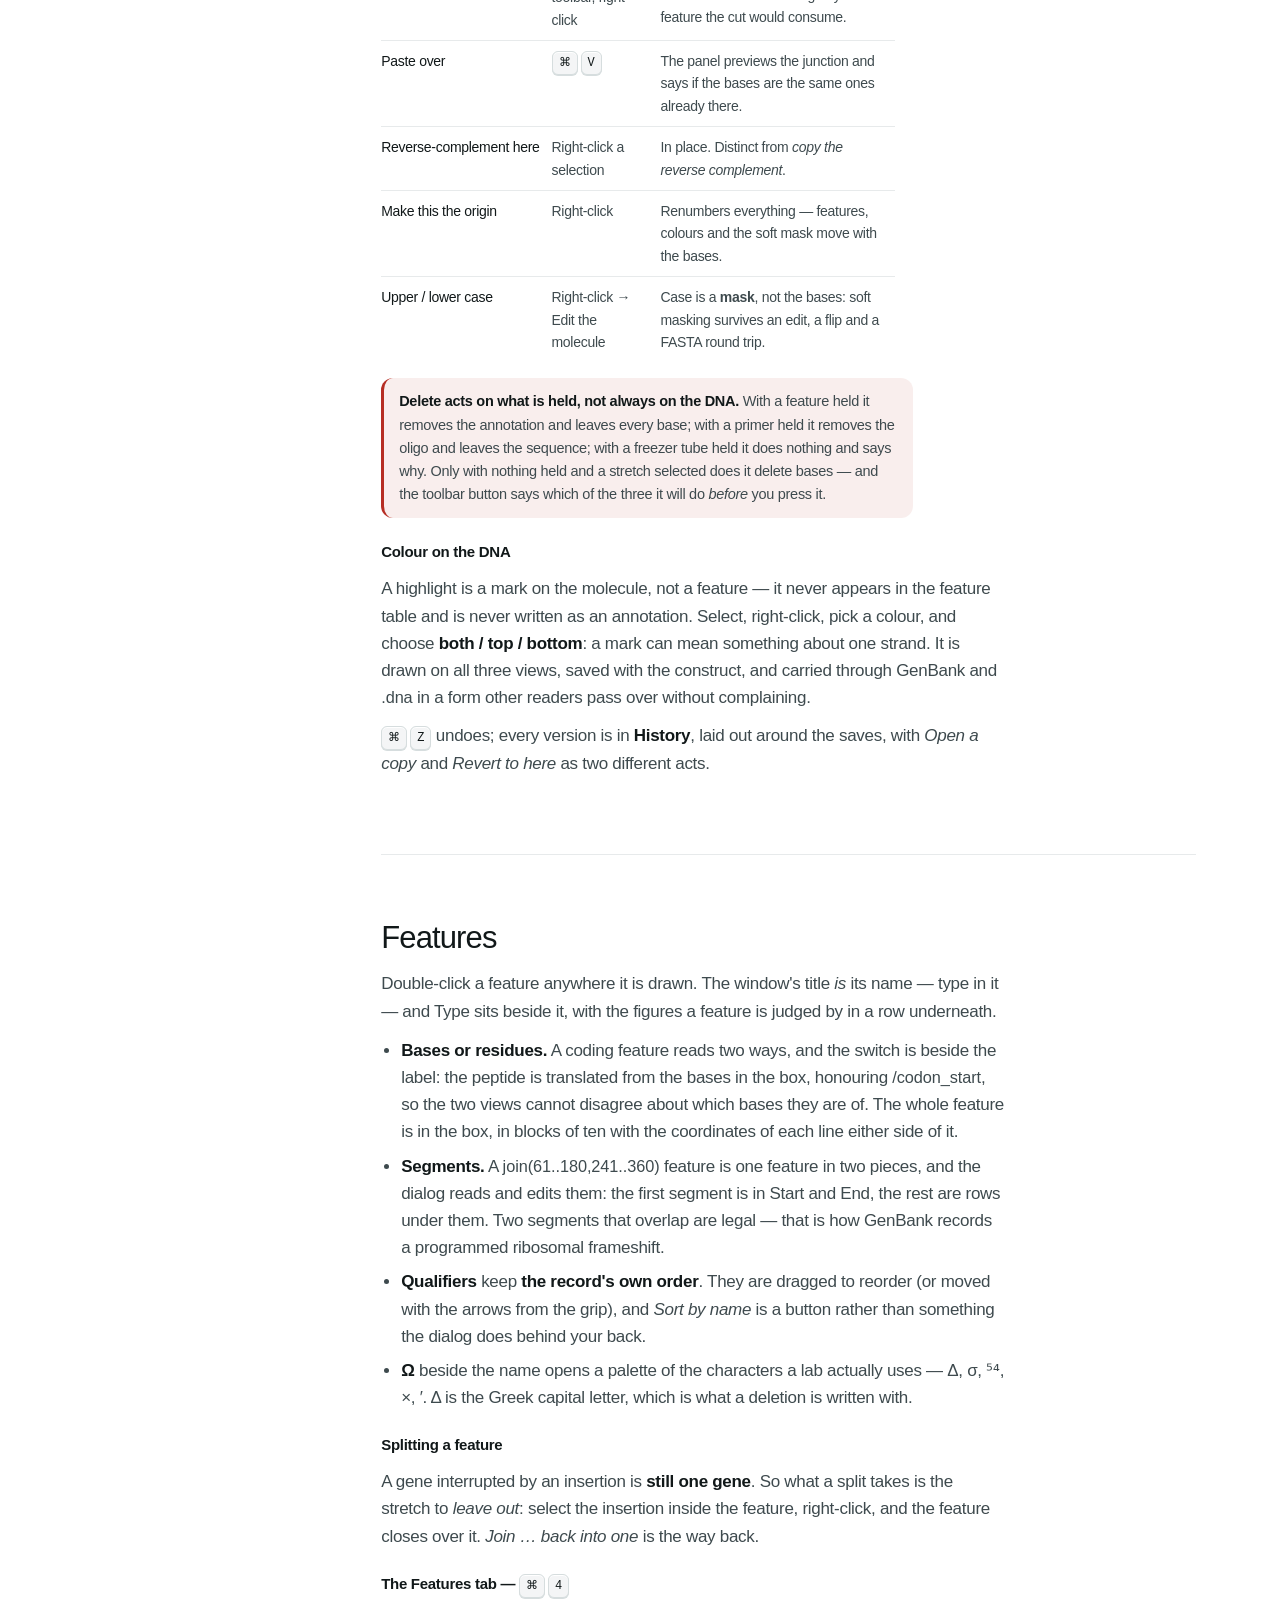
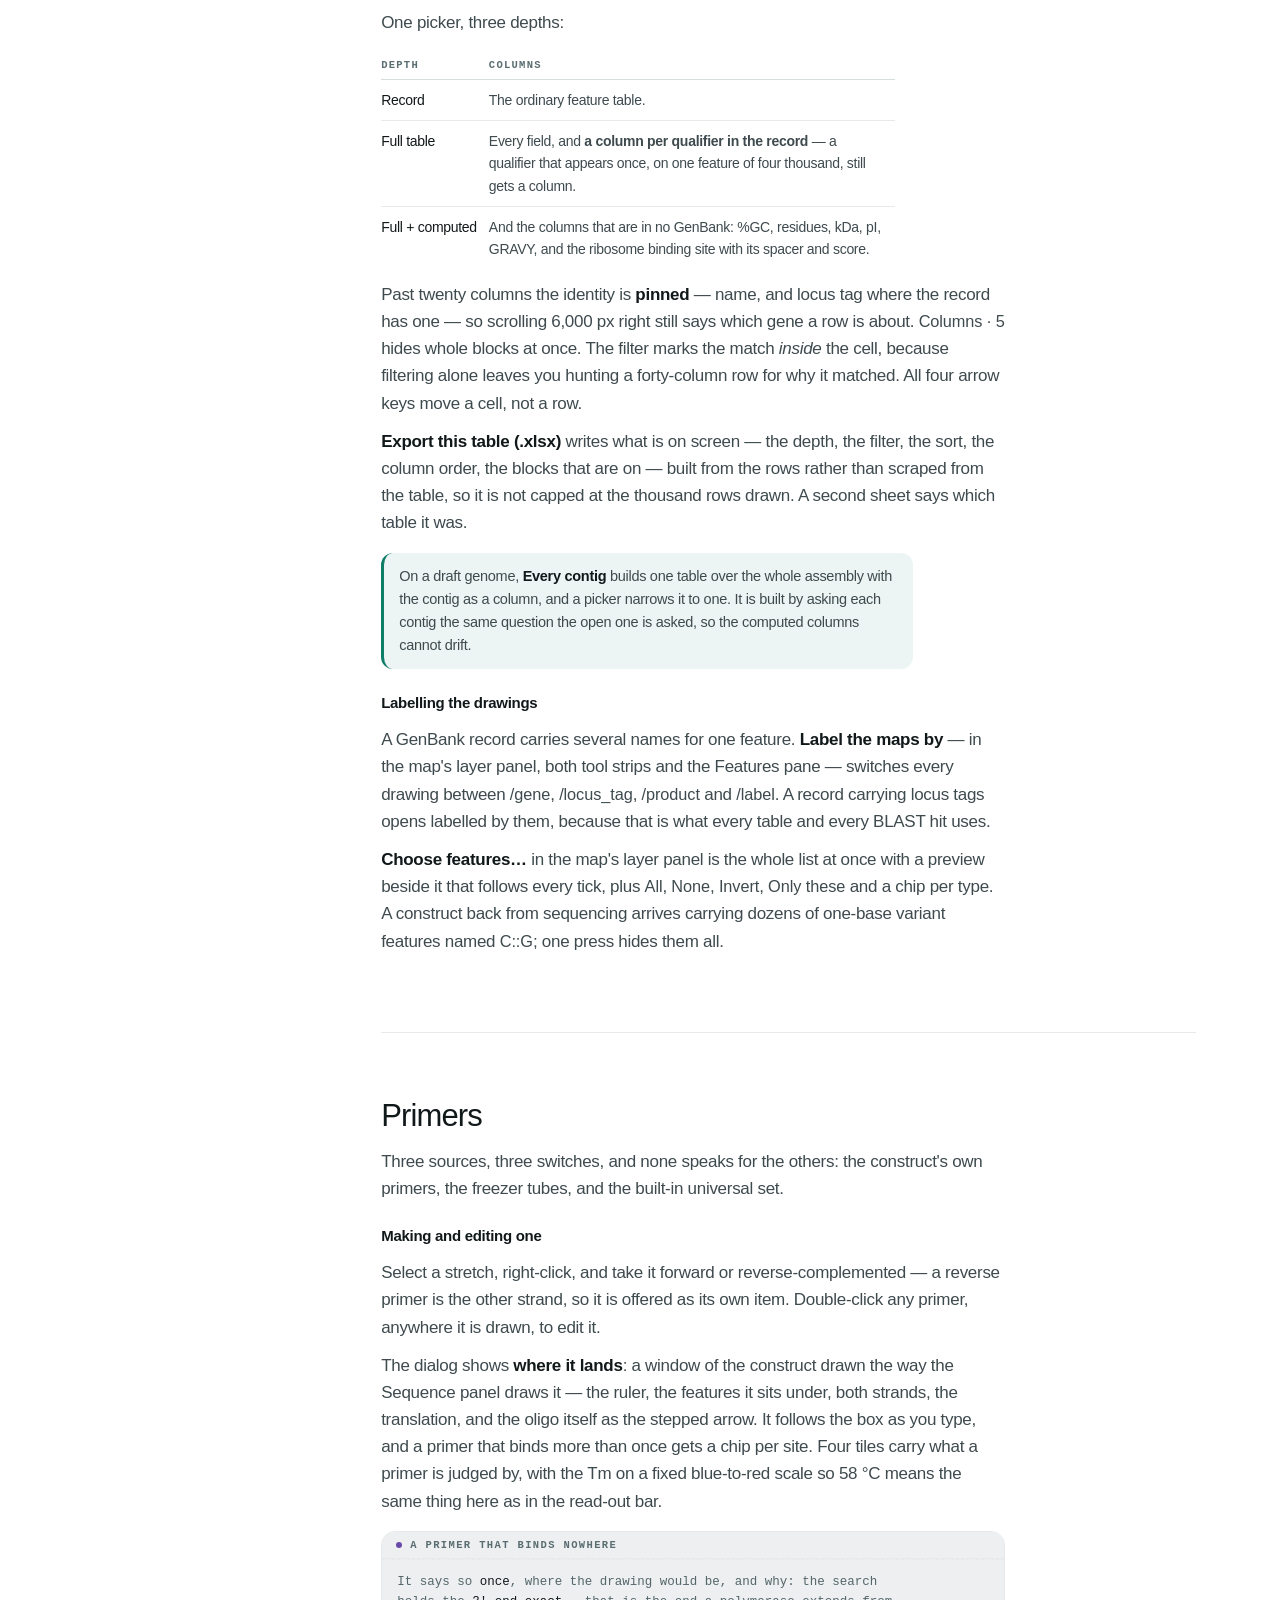
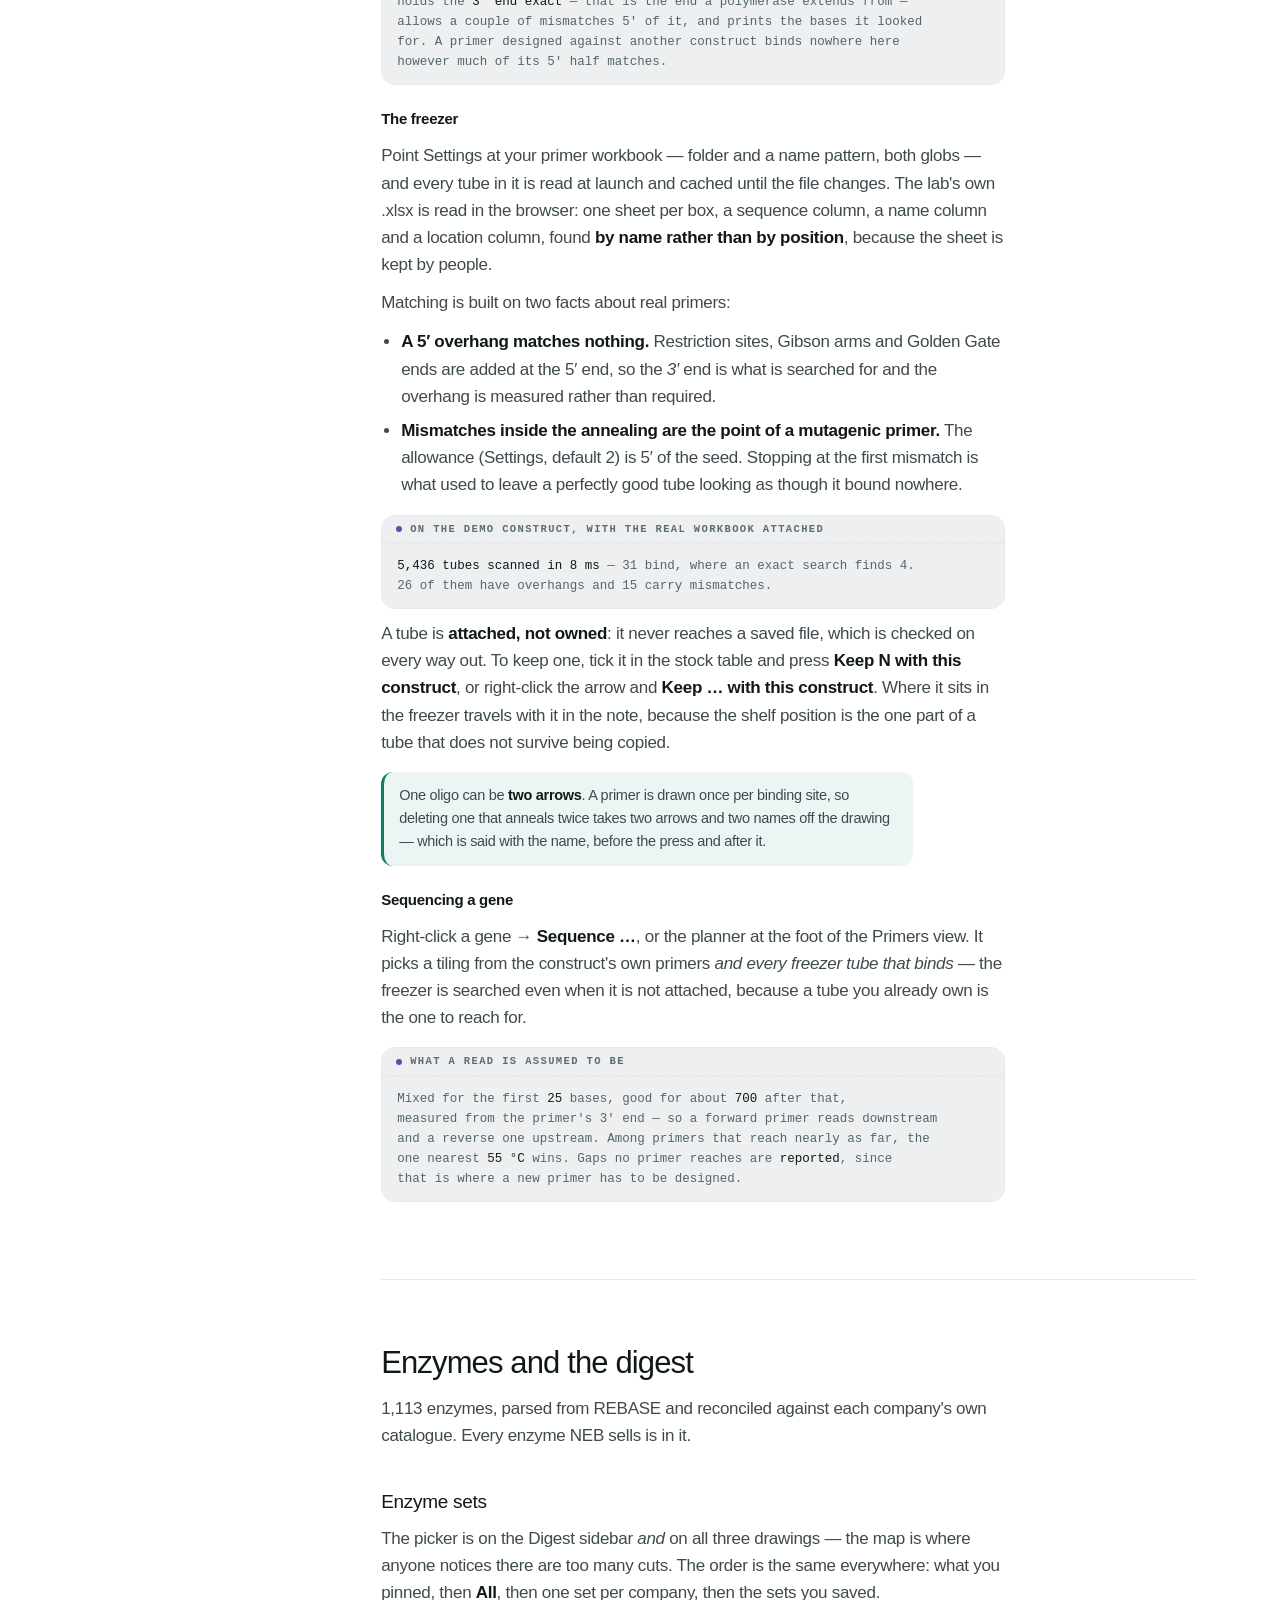
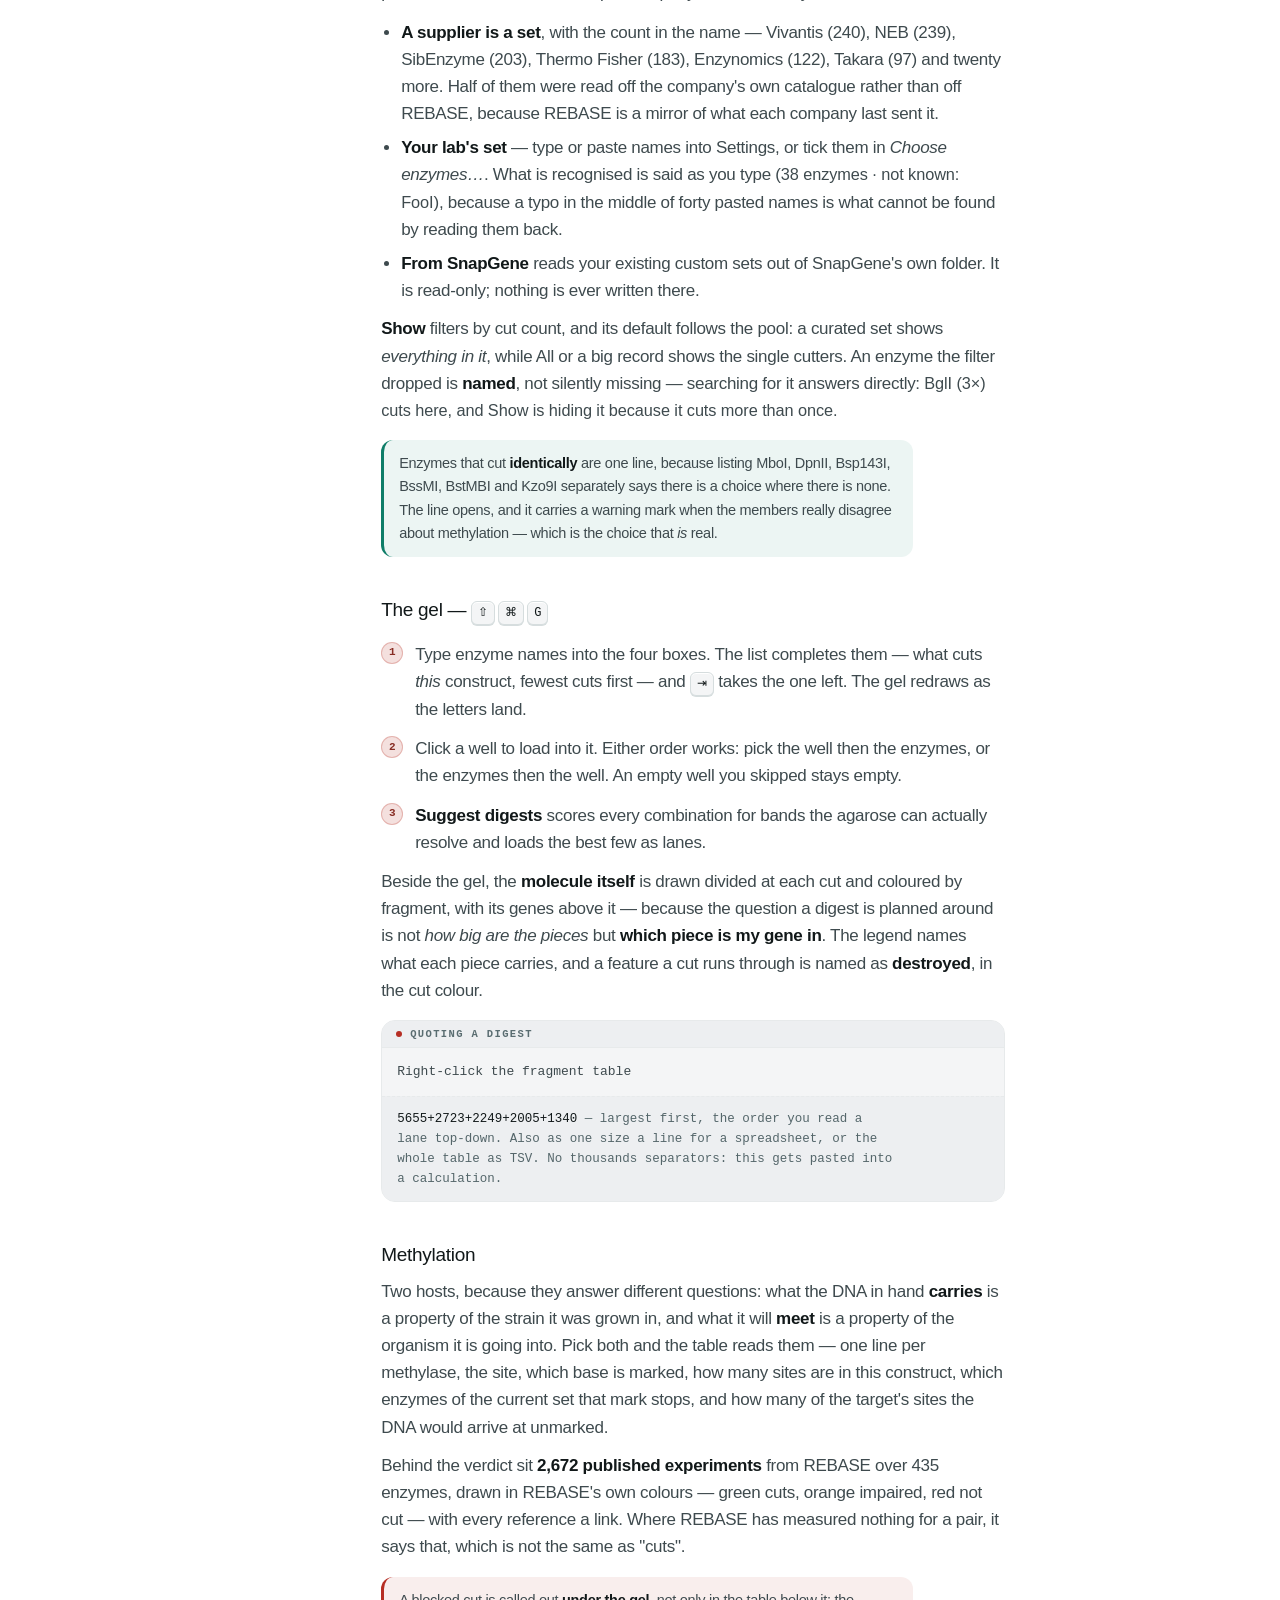
==== commit dfea4321: "The landing page" ====
--- a/docs/guide.html
+++ b/docs/guide.html
@@ -30,7 +30,7 @@
      landing page gives beside its own copy of these two lines. -->
 <link rel="preload" href="font/inter-latin.woff2" as="font" type="font/woff2" crossorigin>
 <link rel="stylesheet" href="font/fonts.css?v=20260828">
-<link rel="stylesheet" href="base.css?v=20260918-formats2">
+<link rel="stylesheet" href="base.css?v=20260919-rail1">
 <link rel="stylesheet" href="guide.css">
 </head>
 <body>
--- a/docs/base.css
+++ b/docs/base.css
@@ -47,6 +47,12 @@
      line gets the page in the system face and it settles rather than blocking. */
   --ui:"Inter",ui-sans-serif,-apple-system,"Segoe UI",Roboto,"Helvetica Neue",Arial,sans-serif;
   --display:"Inter Tight","Inter",ui-sans-serif,-apple-system,"Segoe UI",Roboto,"Helvetica Neue",Arial,sans-serif;
+  /* **The landing page is set in one family.** Nothing on it reads `--mono`
+     any more: extensions, version numbers, the step counters and the inline
+     `code` all take Inter, with tabular figures where digits have to line
+     up. A label in a second face is a label in a different voice, and six
+     places had each drifted into one. The token stays for the guide, whose
+     GenBank and FASTA listings are genuinely column-aligned text. */
   --mono:ui-monospace,"SF Mono",SFMono-Regular,Menlo,Consolas,"Liberation Mono",monospace;
   --pad:clamp(20px, 5vw, 64px);
   --wide:1180px;
@@ -94,7 +100,7 @@
    there" failure it was written to avoid. Found by rendering it, not by reading
    it. */
 [hidden]{display:none !important}
-code{font-family:var(--mono); font-size:.92em}
+code{font-family:var(--ui); font-weight:500; font-size:.96em; letter-spacing:-.005em}
 ::selection{background:var(--amber-soft); color:var(--ink)}
 :focus-visible{outline:2px solid var(--amber); outline-offset:3px; border-radius:6px}
 .wrap{max-width:var(--wide); margin:0 auto; padding:0 var(--pad)}
@@ -146,7 +152,7 @@
    default is what makes a 512 → 22 reduction clean. */
 .brand .mark{flex:none; width:22px; height:22px; display:block}
 .footbrand .mark{width:26px; height:26px}
-.brand .tag{font:500 10px/1 var(--mono); color:var(--faint); letter-spacing:.14em; padding-top:2px}
+.brand .tag{font:600 10px/1 var(--ui); color:var(--faint); letter-spacing:.12em; padding-top:2px}
 .rail nav{margin-left:14px; display:flex; align-items:center; gap:2px}
 .rail nav a{font-size:14px; color:var(--slate); text-decoration:none; padding:8px 12px; border-radius:999px; white-space:nowrap}
 .rail nav a:hover{color:var(--ink); background:rgba(255,255,255,.07)}
@@ -419,7 +425,7 @@
 .chips{display:flex; flex-wrap:wrap; gap:7px; margin:20px 0 0; padding:0; list-style:none;
        justify-content:center}
 .chips li{
-  font:500 12px/1 var(--mono); color:var(--slate);
+  font:500 12px/1 var(--ui); color:var(--slate); letter-spacing:-.005em;
   border:1px solid var(--hair); border-radius:7px; padding:7px 9px; background:var(--ground);
 }
 .cta{display:flex; flex-wrap:wrap; gap:12px; align-items:center; margin:24px 0 0;
@@ -428,8 +434,8 @@
 .download-offer.hero-download{width:min(100%,1120px)}
 .release-once{display:flex; align-items:baseline; justify-content:center; gap:8px;
   margin:0; color:var(--slate); font:600 12px/1 var(--ui); letter-spacing:-.005em}
-.release-once b{color:var(--ink); font:600 12px/1 var(--mono);
-  letter-spacing:.02em; font-variant-numeric:tabular-nums}
+.release-once b{color:var(--ink); font:600 12px/1 var(--ui);
+  letter-spacing:-.005em; font-variant-numeric:tabular-nums}
 .hero .platform-rows{display:grid; grid-template-columns:minmax(0,1fr); gap:8px;
   width:100%; margin:9px 0 0}
 @media (min-width:1000px){
@@ -649,7 +655,7 @@
 .frame .bar{display:flex; align-items:center; gap:7px; padding:11px 15px;
   border-bottom:1px solid var(--hair); background:var(--ground)}
 .frame .bar i{width:10px; height:10px; border-radius:50%; background:var(--line); display:block}
-.frame .bar span{flex:1; min-width:0; margin-left:8px; font:400 11.5px/1 var(--mono);
+.frame .bar span{flex:1; min-width:0; margin-left:8px; font:400 11.5px/1 var(--ui);
   color:var(--faint); white-space:nowrap; overflow:hidden; text-overflow:ellipsis}
 /* **A figure that needs a paragraph under it is a figure that did not land.**
    Every one of these ran three lines of numbers read off the screenshot above
@@ -1308,7 +1314,7 @@
 .num b{padding:4px 7px; border-radius:999px; font-variant-numeric:tabular-nums;
   background:color-mix(in oklab, var(--topic) 24%, transparent);
   box-shadow:0 0 0 1px color-mix(in oklab, var(--topic) 20%, transparent) inset;
-  font-weight:600; font-family:var(--mono); font-size:11px; letter-spacing:.06em;
+  font-weight:600; font-family:var(--ui); font-size:11px; letter-spacing:.04em;
   opacity:.72; letter-spacing:.08em}
 /* ── the scene card ──────────────────────────────────────────────────────────
    **The wash was a guess and the reference does something else entirely.** Read
@@ -1390,7 +1396,7 @@
 .cards{display:grid; grid-template-columns:repeat(auto-fit,minmax(258px,1fr)); gap:14px; margin-top:34px}
 .card{border:1px solid var(--hair); border-radius:16px; padding:20px; background:var(--ground)}
 .card h3{font-size:16px; display:flex; align-items:center; gap:9px}
-.card h3 code{font:500 11.5px/1 var(--mono); color:var(--amber); background:var(--amber-soft); padding:4px 7px; border-radius:6px}
+.card h3 code{font:500 11.5px/1 var(--ui); color:var(--amber); background:var(--amber-soft); padding:4px 7px; border-radius:6px}
 .card p{margin:11px 0 0; font-size:14.5px; color:var(--slate); line-height:1.6}
 .also{display:grid; grid-template-columns:repeat(auto-fit,minmax(216px,1fr)); gap:1px; margin-top:32px; background:var(--hair); border:1px solid var(--hair); border-radius:16px; overflow:hidden}
 .also div{background:var(--paper); padding:17px 18px}
@@ -1439,8 +1445,8 @@
    readings on the whole page that were short, and they had been for a while.
    `--slate` is the next step up and is already solved for these surfaces; it is
    still the quietest thing in its own cell. */
-.cmp .cm .nostate{font-style:normal; font:500 11px/1 var(--mono);
-  letter-spacing:.08em; text-transform:uppercase; color:var(--slate)}
+.cmp .cm .nostate{font-style:normal; font:500 11px/1 var(--ui);
+  letter-spacing:.06em; text-transform:uppercase; color:var(--slate)}
 /* the lit column's own mark, so the eye lands there first */
 .cmp .us svg.tick{stroke:var(--amber)}
 /* the column this page is about is the one that is lit */
@@ -1628,7 +1634,7 @@
 details{border-bottom:1px solid var(--hair)}
 summary{cursor:pointer; list-style:none; padding:18px 34px 18px 0; position:relative; color:var(--ink); font-weight:500; font-size:16.5px}
 summary::-webkit-details-marker{display:none}
-summary::after{content:'+'; position:absolute; right:6px; top:50%; transform:translateY(-50%); font:400 20px/1 var(--mono); color:var(--slate)}
+summary::after{content:'+'; position:absolute; right:6px; top:50%; transform:translateY(-50%); font:300 22px/1 var(--ui); color:var(--slate)}
 details[open] summary::after{content:'–'}
 details p{margin:0 0 20px; max-width:70ch; font-size:15.5px; color:var(--slate)}
 
@@ -1638,7 +1644,7 @@
 .betabox h2{font-size:clamp(24px,3.2vw,32px); margin-top:0}
 .steps{margin:26px 0 0; padding:0; list-style:none; counter-reset:s}
 .steps li{counter-increment:s; position:relative; padding-left:40px; margin:16px 0; max-width:66ch}
-.steps li::before{content:counter(s,decimal-leading-zero); position:absolute; left:0; top:1px; font:500 12px/1.5 var(--mono); color:var(--amber)}
+.steps li::before{content:counter(s,decimal-leading-zero); position:absolute; left:0; top:1px; font:500 12px/1.5 var(--ui); font-variant-numeric:tabular-nums; color:var(--amber)}
 /* stacked, and full width of the column: three buttons in a row would wrap
    raggedly in a 380 px column, and here they are a list of platforms rather
    than a row of choices the way the hero draws them */
@@ -1649,7 +1655,7 @@
 .askdl small{font:500 12px/1 var(--ui); letter-spacing:-.012em; color:inherit}
 .mail{
   display:inline-flex; align-items:center; gap:10px; margin-top:26px;
-  font:500 15px/1 var(--mono); color:var(--ink); text-decoration:none;
+  font:500 15px/1 var(--ui); color:var(--ink); text-decoration:none;
   border:1px solid var(--line); border-radius:10px; padding:13px 18px; background:var(--paper);
   word-break:break-all;
 }
@@ -1976,11 +1982,14 @@
    **one quiet colour** rather than six: the glyphs already carry an accent
    apiece, and a rail repeating them would be the same thing said twice.
 
-   The geometry is derived rather than written down twice — the gap, the tile
-   and the padding are variables, so a segment always spans exactly the space
-   between two tile edges and cannot come adrift when any of them changes. */
+   **And it is one line, through the mounts.** A pass cut 8 px off each end
+   of every segment so the outlines would not meet in T-junctions — and six
+   dashes between six boxes is a dotted line, not a rail; the arrival draw
+   then read as six things lighting up instead of one line run through the
+   strip. The segments meet the tile edges again, in the edge's own colour,
+   so the rail and the borders are the same line. */
 .verbs{
-  --vgap:clamp(12px,2vw,26px); --vtile:72px; --vpad:10px;
+  --vgap:clamp(12px,2vw,26px); --vtile:72px; --vpad:10px; --vclear:0px;
   display:grid; grid-template-columns:repeat(6,minmax(76px,1fr));
   gap:var(--vgap); width:min(100%,850px);
   margin:clamp(38px,5vw,58px) auto 0; padding:0; list-style:none;
@@ -1988,10 +1997,11 @@
 .verbs li{min-width:0; position:relative}
 /* the segment *leaving* a tile, so the one to suppress is the last of a row */
 .verbs li::after{
-  content:''; position:absolute; height:1px; background:var(--vedge);
+  content:''; position:absolute; height:1px;
+  background:var(--vedge);
   top:calc(var(--vpad) + var(--vtile)/2);
-  left:calc(50% + var(--vtile)/2);
-  width:calc(100% + var(--vgap) - var(--vtile));
+  left:calc(50% + var(--vtile)/2 + var(--vclear));
+  width:calc(100% + var(--vgap) - var(--vtile) - 2*var(--vclear));
 }
 /* **A rail's ends belong to a row, not to the list.** At 900 px the six wrap
    to 3 x 2, and `:last-child` is then the end of the second row only — the
@@ -2191,7 +2201,7 @@
 .gridlines .gico.lg svg{width:56px; height:56px}
 .gridlines h3{grid-column:2; grid-row:1; font-size:17px; display:flex;
   align-items:center; gap:9px; flex-wrap:wrap; margin-top:2px}
-.gridlines h3 code{font:500 12px/1 var(--mono); color:var(--amber);
+.gridlines h3 code{font:500 12px/1 var(--ui); color:var(--amber);
   background:var(--amber-soft); padding:5px 8px; border-radius:7px; letter-spacing:0}
 .gridlines p{grid-column:2; grid-row:2; margin:11px 0 0; font-size:14.5px;
   color:var(--slate); line-height:1.6}
@@ -2239,7 +2249,7 @@
 .wall blockquote{--faint:#89999C}
 :root[data-theme="light"] .wall blockquote{--faint:#56686B}
 .wall cite{
-  display:block; margin-top:12px; font:400 12px/1.45 var(--mono);
+  display:block; margin-top:12px; font:400 12px/1.45 var(--ui);
   font-style:normal; color:var(--faint); letter-spacing:-.01em;
 }
 @media (max-width:1000px){ .wallcol:nth-child(n+4){display:none} }
@@ -2350,7 +2360,7 @@
   margin-top:clamp(38px,5vw,58px); padding-top:22px; padding-bottom:34px;
   border-top:1px solid var(--hair); font-size:13px; color:var(--faint);
 }
-.footver{font-family:var(--mono); font-size:12px; letter-spacing:-.01em}
+.footver{font-family:var(--ui); font-size:12px; letter-spacing:-.005em; font-variant-numeric:tabular-nums}
 /* the credit sits after the terms as a quieter clause, not as a second line
    of them */
 .footcred{display:inline-block; margin-left:10px; color:var(--faint)}
@@ -2685,15 +2695,8 @@
   transition:transform .2s cubic-bezier(.22,.75,.2,1),border-color .2s ease,
     background .2s ease;
 }
-/* **The rail between the tiles has to be the same line as their borders**, and
-   it cannot get there by inheriting: `.lg` sets `--g-edge` on the element
-   itself, and a value set directly on an element beats an inherited one
-   whatever the specificity of the rule that inherited it. So the edge is
-   written once on the list and read twice — by the tile's border here and by
-   `.verbs li::after` below. Measured off `--line` instead, the rail came out
-   `rgba(214,221,222)` against the tiles' `rgba(194,216,233,.22)`: brighter
-   than the borders it runs between, in the theme where the chapter's ground
-   does not change at all. */
+/* Mounts and connectors share a neutral hue. The connectors are quieter and
+   stop short of the mounts; instrument outlines carry the stronger edge. */
 .chapter .verbs{--vedge:rgba(194,216,233,.34)}
 .chapter .lg{--g-body:rgba(111,146,169,.09); --g-edge:var(--vedge);
   background:linear-gradient(155deg,rgba(104,139,162,.09),rgba(30,48,58,.03))}
@@ -2905,51 +2908,69 @@
    The instruments share a quiet mount. A single set of corner marks follows
    pointer or keyboard focus; their short descriptions explain each destination. */
 .chapter .bench-route{
-  --bench-accent:#62AED8;
+  --bench-accent:#62AED8; --vwide:850px;
   position:relative; isolation:isolate; max-width:960px; overflow:hidden; overflow:clip;
-  margin:clamp(38px,5vw,58px) auto 0; padding:24px 20px 0;
+  margin:clamp(38px,5vw,58px) auto 0; padding:26px 20px 0;
   border:1px solid #2C3B41; border-radius:16px;
   background:linear-gradient(135deg,#162126,#111B20 68%);
   text-align:left;
 }
-.bench-route .verbs{position:relative; z-index:1; width:100%; margin:0; --vgap:12px}
+.bench-route .verbs{position:relative; z-index:1; width:min(100%,var(--vwide)); margin:0 auto; --vgap:12px}
 .bench-route .verbs a{
-  padding:var(--vpad) 5px 16px; grid-template-rows:var(--vtile) auto 1fr;
-  gap:8px; border-radius:10px; min-height:142px; text-align:center;
-}
+  padding:var(--vpad) 5px 14px; grid-template-rows:var(--vtile) auto 1fr;
+  gap:12px 0; border-radius:14px; min-height:142px; text-align:center;
+}
+.bench-route .verb-caption{margin-top:-8px}
+.bench-route .verbs a:focus-visible{outline:none}
+.bench-route .verbs a:focus-visible .verb-label{text-decoration:underline;text-decoration-color:var(--bench-accent);text-decoration-thickness:2px;text-underline-offset:3px}
 .chapter .bench-route .verbs a:hover{background:none}
 .bench-route .verbs .lg{
   border-radius:10px; background:#172329; box-shadow:none; transition:none;
 }
 .bench-route .verbs .lg::after{content:none}
+.bench-route .scan-wash{fill:color-mix(in srgb,var(--g-accent) 10%,transparent)}
 .bench-route .verbs a:hover .lg{transform:none; background:#172329; border-color:var(--vedge)}
-.bench-route .verb-label{font-size:14px; line-height:1.3; color:#C6D2D5; transition:color .2s ease}
-.bench-route .verb-caption{max-width:13ch; font-size:11px; line-height:1.45; color:#8D9FA5}
+.bench-route .verb-label{font:500 15px/1.3 var(--ui); letter-spacing:-.012em; color:#C6D2D5; transition:color .2s ease}
+.bench-route .verb-caption{max-width:14ch; font-size:11.5px; line-height:1.45; letter-spacing:-.005em; color:#8D9FA5}
 .bench-route .verbs .sr{color:#C6D2D5}
 .bench-route .verbs .is-inspected .verb-label{color:#F1F5F6}
 .bench-route .verbs .is-inspected .verb-caption{color:var(--bench-accent)}
+/* **The frame holds the instrument, not a caption under it.** It was first
+   the whole link — icon, label and caption, travelling from one to the next —
+   then a pass dropped it to four corner marks under the text alone, tight at
+   the top and loose at the foot and off the axis the tile sits on. It is one
+   closed hairline round the whole step again, in the instrument's accent over
+   its wash, sized in `position()` from the tile's top to the caption's foot
+   with the same room either end, and centred by construction. */
 .bench-focus{
   position:absolute; z-index:0; top:0; left:0; pointer-events:none;
-  border-radius:10px; opacity:0;
-  background:color-mix(in srgb,var(--bench-accent) 5%,transparent);
+  border-radius:14px; opacity:0;
+  border:1px solid color-mix(in srgb,var(--bench-accent) 42%,transparent);
+  background:color-mix(in srgb,var(--bench-accent) 6%,transparent);
 }
 .bench-ready .bench-focus{opacity:1;
-  transition:transform .4s cubic-bezier(.22,.75,.2,1),width .4s ease,height .4s ease,background .3s ease}
+  transition:transform .4s cubic-bezier(.22,.75,.2,1),width .4s ease,height .4s ease,
+    background .3s ease,border-color .3s ease}
 .bench-route.bench-reflow .bench-focus{transition:none}
-.bench-focus i{position:absolute; width:17px; height:17px;
-  border:1px solid var(--bench-accent); opacity:.75; transition:border-color .3s ease}
-.bench-focus i:nth-child(1){top:0; left:0; border-right:0; border-bottom:0; border-radius:10px 0 0 0}
-.bench-focus i:nth-child(2){top:0; right:0; border-left:0; border-bottom:0; border-radius:0 10px 0 0}
-.bench-focus i:nth-child(3){bottom:0; left:0; border-right:0; border-top:0; border-radius:0 0 0 10px}
-.bench-focus i:nth-child(4){bottom:0; right:0; border-left:0; border-top:0; border-radius:0 0 10px 0}
+/* the bar's contents start where the tile columns start, so the mark stands
+   under the first frame rather than 40 px to its left */
 .bench-note{
-  display:flex; align-items:center; gap:12px; min-height:66px;
-  margin-top:17px; padding:16px 6px;
-  border-top:1px solid #2C3B41; font:400 13px/1.5 var(--ui); color:#B9C8CF;
+  display:flex; align-items:center; gap:12px; min-height:64px;
+  margin-top:16px; padding:14px max(4px,calc((100% - var(--vwide))/2));
+  border-top:1px solid #2C3B41; font:400 13.5px/1.5 var(--ui); letter-spacing:-.005em; color:#B9C8CF;
 }
 .bench-note-mark{width:20px; height:2px; flex:none; background:var(--bench-accent); transition:background .3s ease}
 .bench-note [data-bench-note]{flex:1}
-.bench-note svg{flex:none; width:18px; height:18px; stroke:var(--bench-accent); stroke-width:1.4; stroke-linecap:round; stroke-linejoin:round}
+.bench-note-go{
+  display:inline-flex; align-items:center; gap:6px; flex:none; margin-left:auto;
+  padding:7px 8px 7px 12px; border-radius:999px;
+  font:500 13px/1 var(--ui); letter-spacing:-.005em; color:var(--bench-accent); text-decoration:none;
+  transition:color .3s ease,background-color .2s ease;
+}
+.bench-note-go svg{flex:none; width:16px; height:16px; stroke:currentColor; stroke-width:1.5; stroke-linecap:round; stroke-linejoin:round;
+  transition:transform .25s cubic-bezier(.2,.7,.2,1)}
+.bench-note-go:hover{background:color-mix(in srgb,var(--bench-accent) 10%,transparent)}
+.bench-note-go:hover svg{transform:translateX(2px)}
 /* The same instrument drawings on a light mount. The selected caption uses
    its operation accent as text, so these colors are darker than dark-mode
    signals. Neutral outlines remain shared with the connectors. */
@@ -2979,11 +3000,12 @@
 :root[data-theme="light"] .bench-route .verb-caption{color:#506A7C}
 :root[data-theme="light"] .bench-route .verbs .is-inspected .verb-label{color:#1E3E55}
 :root[data-theme="light"] .bench-route .verbs .is-inspected .verb-caption{color:var(--bench-accent)}
-:root[data-theme="light"] .bench-route .bench-focus{background:color-mix(in srgb,var(--bench-accent) 6%,transparent)}
-:root[data-theme="light"] .bench-route .bench-focus i{opacity:.9}
+:root[data-theme="light"] .bench-route .bench-focus{
+  border-color:color-mix(in srgb,var(--bench-accent) 38%,transparent);
+  background:color-mix(in srgb,var(--bench-accent) 6%,#FFFFFF)}
 :root[data-theme="light"] .bench-route .bench-note{border-color:#CCDCE8; color:#445E70}
 @media(max-width:900px){
-  .chapter .bench-route{max-width:560px}
+  .chapter .bench-route{max-width:560px; --vwide:500px}
   .bench-route .verbs{grid-template-columns:repeat(3,minmax(0,1fr)); gap:14px 12px}
 }
 @media(max-width:620px){
@@ -2992,8 +3014,9 @@
   .bench-route .verbs a{min-height:132px; padding-inline:2px; padding-bottom:12px}
   .bench-route .verb-label{font-size:13px}
   .bench-route .verb-caption{font-size:10px}
-  .bench-note{min-height:78px; margin-top:12px; padding:14px 4px; gap:9px; font-size:12px}
+  .bench-note{min-height:78px; margin-top:12px; padding:14px 4px; gap:9px; font-size:12.5px}
   .bench-note-mark{width:12px}
+  .bench-note-go{padding:7px 4px 7px 8px; font-size:12px}
 }
 @media(prefers-reduced-motion:reduce){
   html:not(.motion-on) .bench-route *{transition:none !important}
@@ -3007,15 +3030,14 @@
   :root[data-theme] .chapter .verbs{--vedge:CanvasText}
   :root[data-theme] .chapter .verbs .lg{--g-ink:CanvasText; --g-muted:CanvasText; --g-body:Canvas; --g-edge:CanvasText}
   :root[data-theme] .chapter .verbs [data-glyph]{--g-accent:Highlight}
-  :root[data-theme] .bench-route .bench-focus{background:none}
-  :root[data-theme] .bench-route .bench-focus i{border-color:Highlight; opacity:1}
+  :root[data-theme] .bench-route .bench-focus{background:none; border-color:Highlight}
+  :root[data-theme] .bench-route .bench-note-go{color:LinkText}
   :root[data-theme] .bench-route .verb-label,:root[data-theme] .bench-route .verb-caption,
   :root[data-theme] .bench-route .verbs .is-inspected .verb-label,
   :root[data-theme] .bench-route .verbs .is-inspected .verb-caption,
   :root[data-theme] .bench-route .bench-note{color:CanvasText}
   :root[data-theme] .bench-route .bench-note{border-color:CanvasText}
   .bench-note-mark{background:Highlight}
-  .bench-note svg{stroke:Highlight}
 }
 
 /* ── file specimens: restrained colour and continuous contours ─────────────
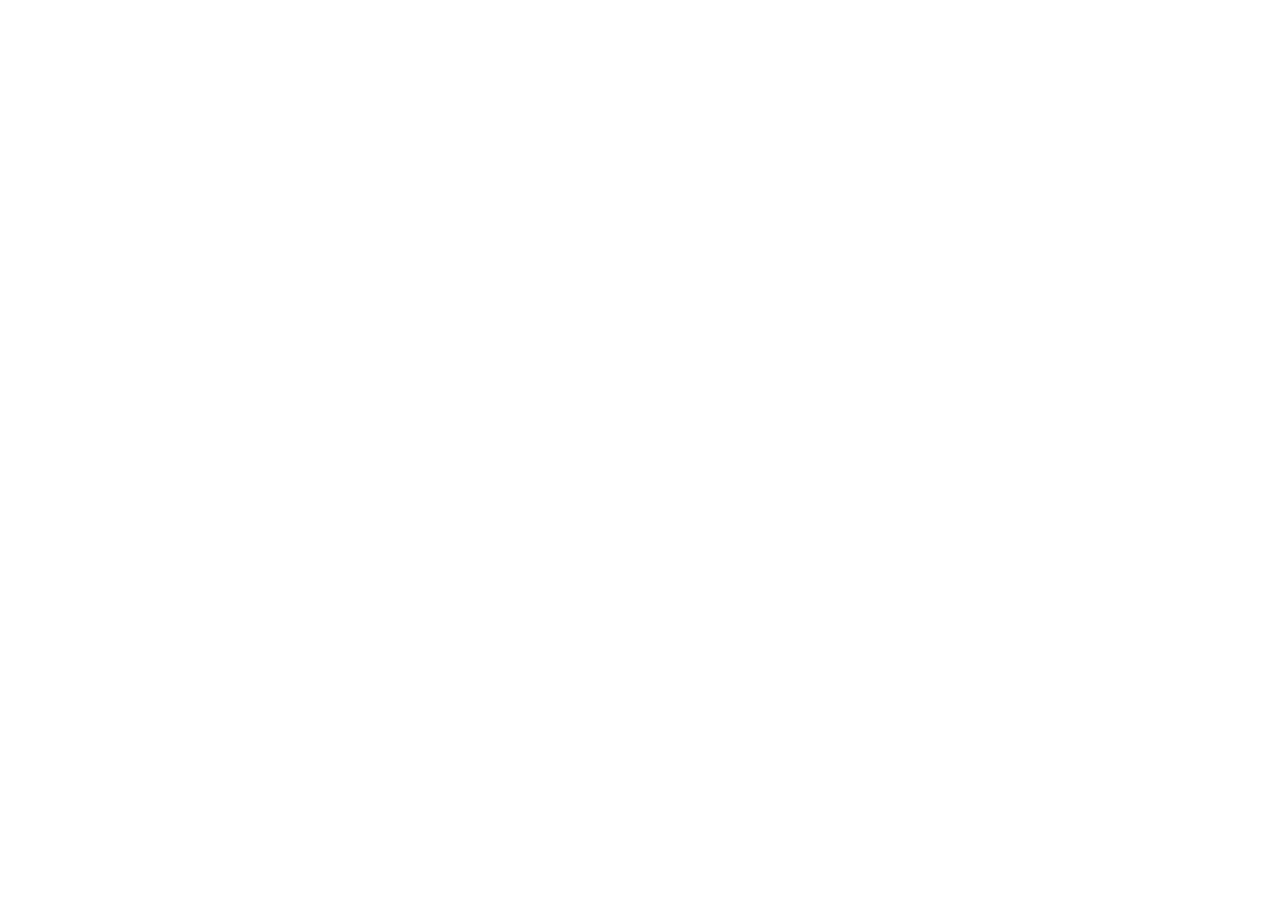
==== commit 59ef6ea1: "The landing page has moved to genestudio.app" ====
--- a/docs/guide.html
+++ b/docs/guide.html
@@ -1,1806 +1,19 @@
 <!doctype html>
-<html lang="en" id="top">
+<html lang="en">
 <head>
 <meta charset="utf-8">
-<meta name="viewport" content="width=device-width, initial-scale=1, viewport-fit=cover">
-<title>Gene Studio — the manual</title>
-<meta name="description" content="How to use Gene Studio: opening files, the three drawings, finding and editing, features and primers, digests and methylation, cloning and guide design, Sanger review, the annotation pipelines, exporting, and every keyboard shortcut — with worked examples.">
-<meta name="theme-color" media="(prefers-color-scheme: dark)" content="#0D1315">
-<meta name="theme-color" media="(prefers-color-scheme: light)" content="#F7F9F9">
-<meta name="color-scheme" content="light dark">
-<!-- before the first paint, or it is a flash of the wrong page — see base.css -->
-<script>(function(){var t;try{t=localStorage.getItem('gs-theme')}catch(e){}
-if(t!=='light'&&t!=='dark')t='light';
-document.documentElement.dataset.theme=t;})()</script>
-<meta property="og:title" content="Gene Studio — the manual">
-<meta property="og:description" content="Every part of the workbench, with worked examples.">
-<meta property="og:type" content="article">
-<!-- **The favicon is the application's own icon, not a second drawing of it.**
-     The macOS and Windows icon is this render (`build/ring.png` -> `build/icon.png`),
-     so a page whose tab carries a different mark looks like a different product.
-     32 is the floor: a 3-D render at 16 px is mush. -->
-<link rel="icon" type="image/png" sizes="32x32" href="asset/ring-32.png">
-<link rel="icon" type="image/png" sizes="180x180" href="asset/ring-180.png">
-<link rel="apple-touch-icon" href="asset/ring-180.png">
-<!-- **The same face, or the two pages are two products.** `base.css` names
-     Inter and Inter Tight and this page carries all of its type; without the
-     link here the manual falls back to whatever the system answers with while
-     the landing page is set in the display cut, which is the one thing "one
-     stylesheet, two pages" exists to prevent. Self-hosted for the reason the
-     landing page gives beside its own copy of these two lines. -->
-<link rel="preload" href="font/inter-latin.woff2" as="font" type="font/woff2" crossorigin>
-<link rel="stylesheet" href="font/fonts.css?v=20260828">
-<link rel="stylesheet" href="base.css?v=20260919-rail1">
-<link rel="stylesheet" href="guide.css">
-</head>
-<body>
-
-<svg class="tbsprite" aria-hidden="true" focusable="false"><defs>
-<!-- TABLER-SPRITE:START -->
-  <symbol id="ti-activity" data-tabler="activity" viewBox="0 0 24 24">
-    <path d="M3 12h4l3 8l4 -16l3 8h4" />
-  </symbol>
-  <symbol id="ti-adjustments-horizontal" data-tabler="adjustments-horizontal" viewBox="0 0 24 24">
-    <path d="M12 6a2 2 0 1 0 4 0a2 2 0 1 0 -4 0" />
-    <path d="M4 6l8 0" />
-    <path d="M16 6l4 0" />
-    <path d="M6 12a2 2 0 1 0 4 0a2 2 0 1 0 -4 0" />
-    <path d="M4 12l2 0" />
-    <path d="M10 12l10 0" />
-    <path d="M15 18a2 2 0 1 0 4 0a2 2 0 1 0 -4 0" />
-    <path d="M4 18l11 0" />
-    <path d="M19 18l1 0" />
-  </symbol>
-  <symbol id="ti-affiliate" data-tabler="affiliate" viewBox="0 0 24 24">
-    <path d="M5.931 6.936l1.275 4.249m5.607 5.609l4.251 1.275" />
-    <path d="M11.683 12.317l5.759 -5.759" />
-    <path d="M4 5.5a1.5 1.5 0 1 0 3 0a1.5 1.5 0 1 0 -3 0" />
-    <path d="M17 5.5a1.5 1.5 0 1 0 3 0a1.5 1.5 0 1 0 -3 0" />
-    <path d="M17 18.5a1.5 1.5 0 1 0 3 0a1.5 1.5 0 1 0 -3 0" />
-    <path d="M4 15.5a4.5 4.5 0 1 0 9 0a4.5 4.5 0 1 0 -9 0" />
-  </symbol>
-  <symbol id="ti-alert-triangle" data-tabler="alert-triangle" viewBox="0 0 24 24">
-    <path d="M12 9v4" />
-    <path d="M10.363 3.591l-8.106 13.534a1.914 1.914 0 0 0 1.636 2.871h16.214a1.914 1.914 0 0 0 1.636 -2.87l-8.106 -13.536a1.914 1.914 0 0 0 -3.274 0" />
-    <path d="M12 16h.01" />
-  </symbol>
-  <symbol id="ti-align-box-left-middle" data-tabler="align-box-left-middle" viewBox="0 0 24 24">
-    <path d="M3 5a2 2 0 0 1 2 -2h14a2 2 0 0 1 2 2v14a2 2 0 0 1 -2 2h-14a2 2 0 0 1 -2 -2v-14" />
-    <path d="M9 15h-2" />
-    <path d="M13 12h-6" />
-    <path d="M11 9h-4" />
-  </symbol>
-  <symbol id="ti-alphabet-greek" data-tabler="alphabet-greek" viewBox="0 0 24 24">
-    <path d="M10 10v7" />
-    <path d="M5 12a2 2 0 0 1 2 -2h1a2 2 0 0 1 2 2v3a2 2 0 0 1 -2 2h-1a2 2 0 0 1 -2 -2l0 -3" />
-    <path d="M14 20v-11a2 2 0 0 1 2 -2h1a2 2 0 0 1 2 2v1a2 2 0 0 1 -2 2a2 2 0 0 1 2 2v1a2 2 0 0 1 -2 2" />
-  </symbol>
-  <symbol id="ti-arrow-back-up" data-tabler="arrow-back-up" viewBox="0 0 24 24">
-    <path d="M9 14l-4 -4l4 -4" />
-    <path d="M5 10h11a4 4 0 1 1 0 8h-1" />
-  </symbol>
-  <symbol id="ti-arrow-down" data-tabler="arrow-down" viewBox="0 0 24 24">
-    <path d="M12 5l0 14" />
-    <path d="M18 13l-6 6" />
-    <path d="M6 13l6 6" />
-  </symbol>
-  <symbol id="ti-arrow-forward-up" data-tabler="arrow-forward-up" viewBox="0 0 24 24">
-    <path d="M15 14l4 -4l-4 -4" />
-    <path d="M19 10h-11a4 4 0 1 0 0 8h1" />
-  </symbol>
-  <symbol id="ti-arrow-right" data-tabler="arrow-right" viewBox="0 0 24 24">
-    <path d="M5 12l14 0" />
-    <path d="M13 18l6 -6" />
-    <path d="M13 6l6 6" />
-  </symbol>
-  <symbol id="ti-arrow-up" data-tabler="arrow-up" viewBox="0 0 24 24">
-    <path d="M12 5l0 14" />
-    <path d="M18 11l-6 -6" />
-    <path d="M6 11l6 -6" />
-  </symbol>
-  <symbol id="ti-arrows-exchange" data-tabler="arrows-exchange" viewBox="0 0 24 24">
-    <path d="M7 10h14l-4 -4" />
-    <path d="M17 14h-14l4 4" />
-  </symbol>
-  <symbol id="ti-arrows-horizontal" data-tabler="arrows-horizontal" viewBox="0 0 24 24">
-    <path d="M7 8l-4 4l4 4" />
-    <path d="M17 8l4 4l-4 4" />
-    <path d="M3 12l18 0" />
-  </symbol>
-  <symbol id="ti-arrows-maximize" data-tabler="arrows-maximize" viewBox="0 0 24 24">
-    <path d="M16 4l4 0l0 4" />
-    <path d="M14 10l6 -6" />
-    <path d="M8 20l-4 0l0 -4" />
-    <path d="M4 20l6 -6" />
-    <path d="M16 20l4 0l0 -4" />
-    <path d="M14 14l6 6" />
-    <path d="M8 4l-4 0l0 4" />
-    <path d="M4 4l6 6" />
-  </symbol>
-  <symbol id="ti-atom-2" data-tabler="atom-2" viewBox="0 0 24 24">
-    <path d="M9 12a3 3 0 1 0 6 0a3 3 0 1 0 -6 0" />
-    <path d="M12 21l0 .01" />
-    <path d="M3 9l0 .01" />
-    <path d="M21 9l0 .01" />
-    <path d="M8 20.1a9 9 0 0 1 -5 -7.1" />
-    <path d="M16 20.1a9 9 0 0 0 5 -7.1" />
-    <path d="M6.2 5a9 9 0 0 1 11.4 0" />
-  </symbol>
-  <symbol id="ti-binary-tree" data-tabler="binary-tree" viewBox="0 0 24 24">
-    <path d="M6 20a2 2 0 1 0 -4 0a2 2 0 0 0 4 0" />
-    <path d="M16 4a2 2 0 1 0 -4 0a2 2 0 0 0 4 0" />
-    <path d="M16 20a2 2 0 1 0 -4 0a2 2 0 0 0 4 0" />
-    <path d="M11 12a2 2 0 1 0 -4 0a2 2 0 0 0 4 0" />
-    <path d="M21 12a2 2 0 1 0 -4 0a2 2 0 0 0 4 0" />
-    <path d="M5.058 18.306l2.88 -4.606" />
-    <path d="M10.061 10.303l2.877 -4.604" />
-    <path d="M10.065 13.705l2.876 4.6" />
-    <path d="M15.063 5.7l2.881 4.61" />
-  </symbol>
-  <symbol id="ti-blocks" data-tabler="blocks" viewBox="0 0 24 24">
-    <path d="M14 4a1 1 0 0 1 1 -1h5a1 1 0 0 1 1 1v5a1 1 0 0 1 -1 1h-5a1 1 0 0 1 -1 -1l0 -5" />
-    <path d="M3 14h12a2 2 0 0 1 2 2v3a2 2 0 0 1 -2 2h-10a2 2 0 0 1 -2 -2v-10a2 2 0 0 1 2 -2h3a2 2 0 0 1 2 2v12" />
-  </symbol>
-  <symbol id="ti-brackets" data-tabler="brackets" viewBox="0 0 24 24">
-    <path d="M8 4h-3v16h3" />
-    <path d="M16 4h3v16h-3" />
-  </symbol>
-  <symbol id="ti-brackets-contain" data-tabler="brackets-contain" viewBox="0 0 24 24">
-    <path d="M7 4h-4v16h4" />
-    <path d="M17 4h4v16h-4" />
-    <path d="M8 16h.01" />
-    <path d="M12 16h.01" />
-    <path d="M16 16h.01" />
-  </symbol>
-  <symbol id="ti-bulb" data-tabler="bulb" viewBox="0 0 24 24">
-    <path d="M3 12h1m8 -9v1m8 8h1m-15.4 -6.4l.7 .7m12.1 -.7l-.7 .7" />
-    <path d="M9 16a5 5 0 1 1 6 0a3.5 3.5 0 0 0 -1 3a2 2 0 0 1 -4 0a3.5 3.5 0 0 0 -1 -3" />
-    <path d="M9.7 17l4.6 0" />
-  </symbol>
-  <symbol id="ti-chart-dots" data-tabler="chart-dots" viewBox="0 0 24 24">
-    <path d="M3 3v18h18" />
-    <path d="M7 9a2 2 0 1 0 4 0a2 2 0 1 0 -4 0" />
-    <path d="M17 7a2 2 0 1 0 4 0a2 2 0 1 0 -4 0" />
-    <path d="M12 15a2 2 0 1 0 4 0a2 2 0 1 0 -4 0" />
-    <path d="M10.16 10.62l2.34 2.88" />
-    <path d="M15.088 13.328l2.837 -4.586" />
-  </symbol>
-  <symbol id="ti-chart-histogram" data-tabler="chart-histogram" viewBox="0 0 24 24">
-    <path d="M3 3v18h18" />
-    <path d="M20 18v3" />
-    <path d="M16 16v5" />
-    <path d="M12 13v8" />
-    <path d="M8 16v5" />
-    <path d="M3 11c6 0 5 -5 9 -5s3 5 9 5" />
-  </symbol>
-  <symbol id="ti-check" data-tabler="check" viewBox="0 0 24 24">
-    <path d="M5 12l5 5l10 -10" />
-  </symbol>
-  <symbol id="ti-chevron-down" data-tabler="chevron-down" viewBox="0 0 24 24">
-    <path d="M6 9l6 6l6 -6" />
-  </symbol>
-  <symbol id="ti-chevron-left" data-tabler="chevron-left" viewBox="0 0 24 24">
-    <path d="M15 6l-6 6l6 6" />
-  </symbol>
-  <symbol id="ti-chevron-right" data-tabler="chevron-right" viewBox="0 0 24 24">
-    <path d="M9 6l6 6l-6 6" />
-  </symbol>
-  <symbol id="ti-chevron-up" data-tabler="chevron-up" viewBox="0 0 24 24">
-    <path d="M6 15l6 -6l6 6" />
-  </symbol>
-  <symbol id="ti-circle-check" data-tabler="circle-check" viewBox="0 0 24 24">
-    <path d="M3 12a9 9 0 1 0 18 0a9 9 0 1 0 -18 0" />
-    <path d="M9 12l2 2l4 -4" />
-  </symbol>
-  <symbol id="ti-circles-relation" data-tabler="circles-relation" viewBox="0 0 24 24">
-    <path d="M9.183 6.117a6 6 0 1 0 4.511 3.986" />
-    <path d="M14.813 17.883a6 6 0 1 0 -4.496 -3.954" />
-  </symbol>
-  <symbol id="ti-code" data-tabler="code" viewBox="0 0 24 24">
-    <path d="M7 8l-4 4l4 4" />
-    <path d="M17 8l4 4l-4 4" />
-    <path d="M14 4l-4 16" />
-  </symbol>
-  <symbol id="ti-coin" data-tabler="coin" viewBox="0 0 24 24">
-    <path d="M3 12a9 9 0 1 0 18 0a9 9 0 1 0 -18 0" />
-    <path d="M14.8 9a2 2 0 0 0 -1.8 -1h-2a2 2 0 1 0 0 4h2a2 2 0 1 1 0 4h-2a2 2 0 0 1 -1.8 -1" />
-    <path d="M12 7v10" />
-  </symbol>
-  <symbol id="ti-copy" data-tabler="copy" viewBox="0 0 24 24">
-    <path d="M7 9.667a2.667 2.667 0 0 1 2.667 -2.667h8.666a2.667 2.667 0 0 1 2.667 2.667v8.666a2.667 2.667 0 0 1 -2.667 2.667h-8.666a2.667 2.667 0 0 1 -2.667 -2.667l0 -8.666" />
-    <path d="M4.012 16.737a2.005 2.005 0 0 1 -1.012 -1.737v-10c0 -1.1 .9 -2 2 -2h10c.75 0 1.158 .385 1.5 1" />
-  </symbol>
-  <symbol id="ti-database" data-tabler="database" viewBox="0 0 24 24">
-    <path d="M4 6a8 3 0 1 0 16 0a8 3 0 1 0 -16 0" />
-    <path d="M4 6v6a8 3 0 0 0 16 0v-6" />
-    <path d="M4 12v6a8 3 0 0 0 16 0v-6" />
-  </symbol>
-  <symbol id="ti-device-floppy" data-tabler="device-floppy" viewBox="0 0 24 24">
-    <path d="M6 4h10l4 4v10a2 2 0 0 1 -2 2h-12a2 2 0 0 1 -2 -2v-12a2 2 0 0 1 2 -2" />
-    <path d="M10 14a2 2 0 1 0 4 0a2 2 0 1 0 -4 0" />
-    <path d="M14 4l0 4l-6 0l0 -4" />
-  </symbol>
-  <symbol id="ti-device-mobile" data-tabler="device-mobile" viewBox="0 0 24 24">
-    <path d="M6 5a2 2 0 0 1 2 -2h8a2 2 0 0 1 2 2v14a2 2 0 0 1 -2 2h-8a2 2 0 0 1 -2 -2v-14" />
-    <path d="M11 4h2" />
-    <path d="M12 17v.01" />
-  </symbol>
-  <symbol id="ti-devices" data-tabler="devices" viewBox="0 0 24 24">
-    <path d="M13 9a1 1 0 0 1 1 -1h6a1 1 0 0 1 1 1v10a1 1 0 0 1 -1 1h-6a1 1 0 0 1 -1 -1v-10" />
-    <path d="M18 8v-3a1 1 0 0 0 -1 -1h-13a1 1 0 0 0 -1 1v12a1 1 0 0 0 1 1h9" />
-    <path d="M16 9h2" />
-  </symbol>
-  <symbol id="ti-dna-2" data-tabler="dna-2" viewBox="0 0 24 24">
-    <path d="M17 3v1c-.01 3.352 -1.68 6.023 -5.008 8.014c-3.328 1.99 3.336 -2 .008 -.014c-3.328 1.99 -5 4.662 -5.008 8.014v1" />
-    <path d="M17 21.014v-1c-.01 -3.352 -1.68 -6.023 -5.008 -8.014c-3.328 -1.99 3.336 2 .008 .014c-3.328 -1.991 -5 -4.662 -5.008 -8.014v-1" />
-    <path d="M7 4h10" />
-    <path d="M7 20h10" />
-    <path d="M8 8h8" />
-    <path d="M8 16h8" />
-  </symbol>
-  <symbol id="ti-dots" data-tabler="dots" viewBox="0 0 24 24">
-    <path d="M4 12a1 1 0 1 0 2 0a1 1 0 1 0 -2 0" />
-    <path d="M11 12a1 1 0 1 0 2 0a1 1 0 1 0 -2 0" />
-    <path d="M18 12a1 1 0 1 0 2 0a1 1 0 1 0 -2 0" />
-  </symbol>
-  <symbol id="ti-edit" data-tabler="edit" viewBox="0 0 24 24">
-    <path d="M7 7h-1a2 2 0 0 0 -2 2v9a2 2 0 0 0 2 2h9a2 2 0 0 0 2 -2v-1" />
-    <path d="M20.385 6.585a2.1 2.1 0 0 0 -2.97 -2.97l-8.415 8.385v3h3l8.385 -8.415" />
-    <path d="M16 5l3 3" />
-  </symbol>
-  <symbol id="ti-eraser" data-tabler="eraser" viewBox="0 0 24 24">
-    <path d="M19 20h-10.5l-4.21 -4.3a1 1 0 0 1 0 -1.41l10 -10a1 1 0 0 1 1.41 0l5 5a1 1 0 0 1 0 1.41l-9.2 9.3" />
-    <path d="M18 13.3l-6.3 -6.3" />
-  </symbol>
-  <symbol id="ti-eye" data-tabler="eye" viewBox="0 0 24 24">
-    <path d="M10 12a2 2 0 1 0 4 0a2 2 0 0 0 -4 0" />
-    <path d="M21 12c-2.4 4 -5.4 6 -9 6c-3.6 0 -6.6 -2 -9 -6c2.4 -4 5.4 -6 9 -6c3.6 0 6.6 2 9 6" />
-  </symbol>
-  <symbol id="ti-eye-off" data-tabler="eye-off" viewBox="0 0 24 24">
-    <path d="M10.585 10.587a2 2 0 0 0 2.829 2.828" />
-    <path d="M16.681 16.673a8.717 8.717 0 0 1 -4.681 1.327c-3.6 0 -6.6 -2 -9 -6c1.272 -2.12 2.712 -3.678 4.32 -4.674m2.86 -1.146a9.055 9.055 0 0 1 1.82 -.18c3.6 0 6.6 2 9 6c-.666 1.11 -1.379 2.067 -2.138 2.87" />
-    <path d="M3 3l18 18" />
-  </symbol>
-  <symbol id="ti-external-link" data-tabler="external-link" viewBox="0 0 24 24">
-    <path d="M12 6h-6a2 2 0 0 0 -2 2v10a2 2 0 0 0 2 2h10a2 2 0 0 0 2 -2v-6" />
-    <path d="M11 13l9 -9" />
-    <path d="M15 4h5v5" />
-  </symbol>
-  <symbol id="ti-file-description" data-tabler="file-description" viewBox="0 0 24 24">
-    <path d="M14 3v4a1 1 0 0 0 1 1h4" />
-    <path d="M17 21h-10a2 2 0 0 1 -2 -2v-14a2 2 0 0 1 2 -2h7l5 5v11a2 2 0 0 1 -2 2" />
-    <path d="M9 17h6" />
-    <path d="M9 13h6" />
-  </symbol>
-  <symbol id="ti-file-export" data-tabler="file-export" viewBox="0 0 24 24">
-    <path d="M14 3v4a1 1 0 0 0 1 1h4" />
-    <path d="M11.5 21h-4.5a2 2 0 0 1 -2 -2v-14a2 2 0 0 1 2 -2h7l5 5v5m-5 6h7m-3 -3l3 3l-3 3" />
-  </symbol>
-  <symbol id="ti-file-import" data-tabler="file-import" viewBox="0 0 24 24">
-    <path d="M14 3v4a1 1 0 0 0 1 1h4" />
-    <path d="M5 13v-8a2 2 0 0 1 2 -2h7l5 5v11a2 2 0 0 1 -2 2h-5.5m-9.5 -2h7m-3 -3l3 3l-3 3" />
-  </symbol>
-  <symbol id="ti-file-spreadsheet" data-tabler="file-spreadsheet" viewBox="0 0 24 24">
-    <path d="M14 3v4a1 1 0 0 0 1 1h4" />
-    <path d="M17 21h-10a2 2 0 0 1 -2 -2v-14a2 2 0 0 1 2 -2h7l5 5v11a2 2 0 0 1 -2 2" />
-    <path d="M8 11h8v7h-8l0 -7" />
-    <path d="M8 15h8" />
-    <path d="M11 11v7" />
-  </symbol>
-  <symbol id="ti-file-text" data-tabler="file-text" viewBox="0 0 24 24">
-    <path d="M14 3v4a1 1 0 0 0 1 1h4" />
-    <path d="M17 21h-10a2 2 0 0 1 -2 -2v-14a2 2 0 0 1 2 -2h7l5 5v11a2 2 0 0 1 -2 2" />
-    <path d="M9 9l1 0" />
-    <path d="M9 13l6 0" />
-    <path d="M9 17l6 0" />
-  </symbol>
-  <symbol id="ti-files" data-tabler="files" viewBox="0 0 24 24">
-    <path d="M15 3v4a1 1 0 0 0 1 1h4" />
-    <path d="M18 17h-7a2 2 0 0 1 -2 -2v-10a2 2 0 0 1 2 -2h4l5 5v7a2 2 0 0 1 -2 2" />
-    <path d="M16 17v2a2 2 0 0 1 -2 2h-7a2 2 0 0 1 -2 -2v-10a2 2 0 0 1 2 -2h2" />
-  </symbol>
-  <symbol id="ti-flag-3" data-tabler="flag-3" viewBox="0 0 24 24">
-    <path d="M5 14h14l-4.5 -4.5l4.5 -4.5h-14v16" />
-  </symbol>
-  <symbol id="ti-flip-vertical" data-tabler="flip-vertical" viewBox="0 0 24 24">
-    <path d="M3 12l18 0" />
-    <path d="M7 16l10 0l-10 5l0 -5" />
-    <path d="M7 8l10 0l-10 -5l0 5" />
-  </symbol>
-  <symbol id="ti-folder" data-tabler="folder" viewBox="0 0 24 24">
-    <path d="M5 4h4l3 3h7a2 2 0 0 1 2 2v8a2 2 0 0 1 -2 2h-14a2 2 0 0 1 -2 -2v-11a2 2 0 0 1 2 -2" />
-  </symbol>
-  <symbol id="ti-folder-open" data-tabler="folder-open" viewBox="0 0 24 24">
-    <path d="M5 19l2.757 -7.351a1 1 0 0 1 .936 -.649h12.307a1 1 0 0 1 .986 1.164l-.996 5.211a2 2 0 0 1 -1.964 1.625h-14.026a2 2 0 0 1 -2 -2v-11a2 2 0 0 1 2 -2h4l3 3h7a2 2 0 0 1 2 2v2" />
-  </symbol>
-  <symbol id="ti-folders" data-tabler="folders" viewBox="0 0 24 24">
-    <path d="M9 3h3l2 2h5a2 2 0 0 1 2 2v7a2 2 0 0 1 -2 2h-10a2 2 0 0 1 -2 -2v-9a2 2 0 0 1 2 -2" />
-    <path d="M17 16v2a2 2 0 0 1 -2 2h-10a2 2 0 0 1 -2 -2v-9a2 2 0 0 1 2 -2h2" />
-  </symbol>
-  <symbol id="ti-frame" data-tabler="frame" viewBox="0 0 24 24">
-    <path d="M4 7l16 0" />
-    <path d="M4 17l16 0" />
-    <path d="M7 4l0 16" />
-    <path d="M17 4l0 16" />
-  </symbol>
-  <symbol id="ti-git-branch" data-tabler="git-branch" viewBox="0 0 24 24">
-    <path d="M5 18a2 2 0 1 0 4 0a2 2 0 1 0 -4 0" />
-    <path d="M5 6a2 2 0 1 0 4 0a2 2 0 1 0 -4 0" />
-    <path d="M15 6a2 2 0 1 0 4 0a2 2 0 1 0 -4 0" />
-    <path d="M7 8l0 8" />
-    <path d="M9 18h6a2 2 0 0 0 2 -2v-5" />
-    <path d="M14 14l3 -3l3 3" />
-  </symbol>
-  <symbol id="ti-git-merge" data-tabler="git-merge" viewBox="0 0 24 24">
-    <path d="M5 18a2 2 0 1 0 4 0a2 2 0 1 0 -4 0" />
-    <path d="M5 6a2 2 0 1 0 4 0a2 2 0 1 0 -4 0" />
-    <path d="M15 12a2 2 0 1 0 4 0a2 2 0 1 0 -4 0" />
-    <path d="M7 8l0 8" />
-    <path d="M7 8a4 4 0 0 0 4 4h4" />
-  </symbol>
-  <symbol id="ti-grip-vertical" data-tabler="grip-vertical" viewBox="0 0 24 24">
-    <path d="M8 5a1 1 0 1 0 2 0a1 1 0 1 0 -2 0" />
-    <path d="M8 12a1 1 0 1 0 2 0a1 1 0 1 0 -2 0" />
-    <path d="M8 19a1 1 0 1 0 2 0a1 1 0 1 0 -2 0" />
-    <path d="M14 5a1 1 0 1 0 2 0a1 1 0 1 0 -2 0" />
-    <path d="M14 12a1 1 0 1 0 2 0a1 1 0 1 0 -2 0" />
-    <path d="M14 19a1 1 0 1 0 2 0a1 1 0 1 0 -2 0" />
-  </symbol>
-  <symbol id="ti-help-circle" data-tabler="help-circle" viewBox="0 0 24 24">
-    <path d="M3 12a9 9 0 1 0 18 0a9 9 0 0 0 -18 0" />
-    <path d="M12 16v.01" />
-    <path d="M12 13a2 2 0 0 0 .914 -3.782a1.98 1.98 0 0 0 -2.414 .483" />
-  </symbol>
-  <symbol id="ti-highlight" data-tabler="highlight" viewBox="0 0 24 24">
-    <path d="M3 19h4l10.5 -10.5a2.828 2.828 0 1 0 -4 -4l-10.5 10.5v4" />
-    <path d="M12.5 5.5l4 4" />
-    <path d="M4.5 13.5l4 4" />
-    <path d="M21 15v4h-8l4 -4l4 0" />
-  </symbol>
-  <symbol id="ti-history" data-tabler="history" viewBox="0 0 24 24">
-    <path d="M12 8l0 4l2 2" />
-    <path d="M3.05 11a9 9 0 1 1 .5 4m-.5 5v-5h5" />
-  </symbol>
-  <symbol id="ti-home" data-tabler="home" viewBox="0 0 24 24">
-    <path d="M5 12l-2 0l9 -9l9 9l-2 0" />
-    <path d="M5 12v7a2 2 0 0 0 2 2h10a2 2 0 0 0 2 -2v-7" />
-    <path d="M9 21v-6a2 2 0 0 1 2 -2h2a2 2 0 0 1 2 2v6" />
-  </symbol>
-  <symbol id="ti-info-circle" data-tabler="info-circle" viewBox="0 0 24 24">
-    <path d="M3 12a9 9 0 1 0 18 0a9 9 0 0 0 -18 0" />
-    <path d="M12 9h.01" />
-    <path d="M11 12h1v4h1" />
-  </symbol>
-  <symbol id="ti-layout-navbar" data-tabler="layout-navbar" viewBox="0 0 24 24">
-    <path d="M4 6a2 2 0 0 1 2 -2h12a2 2 0 0 1 2 2v12a2 2 0 0 1 -2 2h-12a2 2 0 0 1 -2 -2l0 -12" />
-    <path d="M4 9l16 0" />
-  </symbol>
-  <symbol id="ti-layout-sidebar" data-tabler="layout-sidebar" viewBox="0 0 24 24">
-    <path d="M4 6a2 2 0 0 1 2 -2h12a2 2 0 0 1 2 2v12a2 2 0 0 1 -2 2h-12a2 2 0 0 1 -2 -2l0 -12" />
-    <path d="M9 4l0 16" />
-  </symbol>
-  <symbol id="ti-link" data-tabler="link" viewBox="0 0 24 24">
-    <path d="M9 15l6 -6" />
-    <path d="M11 6l.463 -.536a5 5 0 0 1 7.071 7.072l-.534 .464" />
-    <path d="M13 18l-.397 .534a5.068 5.068 0 0 1 -7.127 0a4.972 4.972 0 0 1 0 -7.071l.524 -.463" />
-  </symbol>
-  <symbol id="ti-list-check" data-tabler="list-check" viewBox="0 0 24 24">
-    <path d="M3.5 5.5l1.5 1.5l2.5 -2.5" />
-    <path d="M3.5 11.5l1.5 1.5l2.5 -2.5" />
-    <path d="M3.5 17.5l1.5 1.5l2.5 -2.5" />
-    <path d="M11 6l9 0" />
-    <path d="M11 12l9 0" />
-    <path d="M11 18l9 0" />
-  </symbol>
-  <symbol id="ti-lock" data-tabler="lock" viewBox="0 0 24 24">
-    <path d="M5 13a2 2 0 0 1 2 -2h10a2 2 0 0 1 2 2v6a2 2 0 0 1 -2 2h-10a2 2 0 0 1 -2 -2v-6" />
-    <path d="M11 16a1 1 0 1 0 2 0a1 1 0 0 0 -2 0" />
-    <path d="M8 11v-4a4 4 0 1 1 8 0v4" />
-  </symbol>
-  <symbol id="ti-map-2" data-tabler="map-2" viewBox="0 0 24 24">
-    <path d="M12 18.5l-3 -1.5l-6 3v-13l6 -3l6 3l6 -3v7.5" />
-    <path d="M9 4v13" />
-    <path d="M15 7v5.5" />
-    <path d="M21.121 20.121a3 3 0 1 0 -4.242 0c.418 .419 1.125 1.045 2.121 1.879c1.051 -.89 1.759 -1.516 2.121 -1.879" />
-    <path d="M19 18v.01" />
-  </symbol>
-  <symbol id="ti-map-pin" data-tabler="map-pin" viewBox="0 0 24 24">
-    <path d="M9 11a3 3 0 1 0 6 0a3 3 0 0 0 -6 0" />
-    <path d="M17.657 16.657l-4.243 4.243a2 2 0 0 1 -2.827 0l-4.244 -4.243a8 8 0 1 1 11.314 0" />
-  </symbol>
-  <symbol id="ti-menu-2" data-tabler="menu-2" viewBox="0 0 24 24">
-    <path d="M4 6l16 0" />
-    <path d="M4 12l16 0" />
-    <path d="M4 18l16 0" />
-  </symbol>
-  <symbol id="ti-microscope" data-tabler="microscope" viewBox="0 0 24 24">
-    <path d="M5 21h14" />
-    <path d="M6 18h2" />
-    <path d="M7 18v3" />
-    <path d="M9 11l3 3l6 -6l-3 -3l-6 6" />
-    <path d="M10.5 12.5l-1.5 1.5" />
-    <path d="M17 3l3 3" />
-    <path d="M12 21a6 6 0 0 0 3.715 -10.712" />
-  </symbol>
-  <symbol id="ti-minus" data-tabler="minus" viewBox="0 0 24 24">
-    <path d="M5 12l14 0" />
-  </symbol>
-  <symbol id="ti-moon" data-tabler="moon" viewBox="0 0 24 24">
-    <path d="M12 3c.132 0 .263 0 .393 0a7.5 7.5 0 0 0 7.92 12.446a9 9 0 1 1 -8.313 -12.454l0 .008" />
-  </symbol>
-  <symbol id="ti-navigation" data-tabler="navigation" viewBox="0 0 24 24">
-    <path d="M12 18.5l7.265 2.463c.196 .077 .42 .032 .57 -.116a.548 .548 0 0 0 .134 -.572l-7.969 -17.275l-7.97 17.275c-.07 .2 -.017 .424 .135 .572c.15 .148 .374 .193 .57 .116l7.265 -2.463" />
-  </symbol>
-  <symbol id="ti-package" data-tabler="package" viewBox="0 0 24 24">
-    <path d="M12 3l8 4.5l0 9l-8 4.5l-8 -4.5l0 -9l8 -4.5" />
-    <path d="M12 12l8 -4.5" />
-    <path d="M12 12l0 9" />
-    <path d="M12 12l-8 -4.5" />
-    <path d="M16 5.25l-8 4.5" />
-  </symbol>
-  <symbol id="ti-palette" data-tabler="palette" viewBox="0 0 24 24">
-    <path d="M12 21a9 9 0 0 1 0 -18c4.97 0 9 3.582 9 8c0 1.06 -.474 2.078 -1.318 2.828c-.844 .75 -1.989 1.172 -3.182 1.172h-2.5a2 2 0 0 0 -1 3.75a1.3 1.3 0 0 1 -1 2.25" />
-    <path d="M7.5 10.5a1 1 0 1 0 2 0a1 1 0 1 0 -2 0" />
-    <path d="M11.5 7.5a1 1 0 1 0 2 0a1 1 0 1 0 -2 0" />
-    <path d="M15.5 10.5a1 1 0 1 0 2 0a1 1 0 1 0 -2 0" />
-  </symbol>
-  <symbol id="ti-palette-off" data-tabler="palette-off" viewBox="0 0 24 24">
-    <path d="M15 15h-1a2 2 0 0 0 -1 3.75a1.3 1.3 0 0 1 -1 2.25a9 9 0 0 1 -6.372 -15.356" />
-    <path d="M8 4c1.236 -.623 2.569 -1 4 -1c4.97 0 9 3.582 9 8c0 1.06 -.474 2.078 -1.318 2.828a4.516 4.516 0 0 1 -1.127 .73" />
-    <path d="M7.5 10.5a1 1 0 1 0 2 0a1 1 0 1 0 -2 0" />
-    <path d="M11.5 7.5a1 1 0 1 0 2 0a1 1 0 1 0 -2 0" />
-    <path d="M15.5 10.5a1 1 0 1 0 2 0a1 1 0 1 0 -2 0" />
-    <path d="M3 3l18 18" />
-  </symbol>
-  <symbol id="ti-pencil" data-tabler="pencil" viewBox="0 0 24 24">
-    <path d="M4 20h4l10.5 -10.5a2.828 2.828 0 1 0 -4 -4l-10.5 10.5v4" />
-    <path d="M13.5 6.5l4 4" />
-  </symbol>
-  <symbol id="ti-pin" data-tabler="pin" viewBox="0 0 24 24">
-    <path d="M15 4.5l-4 4l-4 1.5l-1.5 1.5l7 7l1.5 -1.5l1.5 -4l4 -4" />
-    <path d="M9 15l-4.5 4.5" />
-    <path d="M14.5 4l5.5 5.5" />
-  </symbol>
-  <symbol id="ti-pinned" data-tabler="pinned" viewBox="0 0 24 24">
-    <path d="M9 4v6l-2 4v2h10v-2l-2 -4v-6" />
-    <path d="M12 16l0 5" />
-    <path d="M8 4l8 0" />
-  </symbol>
-  <symbol id="ti-player-stop" data-tabler="player-stop" viewBox="0 0 24 24">
-    <path d="M5 7a2 2 0 0 1 2 -2h10a2 2 0 0 1 2 2v10a2 2 0 0 1 -2 2h-10a2 2 0 0 1 -2 -2l0 -10" />
-  </symbol>
-  <symbol id="ti-plus" data-tabler="plus" viewBox="0 0 24 24">
-    <path d="M12 5l0 14" />
-    <path d="M5 12l14 0" />
-  </symbol>
-  <symbol id="ti-question-mark" data-tabler="question-mark" viewBox="0 0 24 24">
-    <path d="M8 8a3.5 3 0 0 1 3.5 -3h1a3.5 3 0 0 1 3.5 3a3 3 0 0 1 -2 3a3 4 0 0 0 -2 4" />
-    <path d="M12 19l0 .01" />
-  </symbol>
-  <symbol id="ti-rectangle" data-tabler="rectangle" viewBox="0 0 24 24">
-    <path d="M3 7a2 2 0 0 1 2 -2h14a2 2 0 0 1 2 2v10a2 2 0 0 1 -2 2h-14a2 2 0 0 1 -2 -2v-10" />
-  </symbol>
-  <symbol id="ti-refresh" data-tabler="refresh" viewBox="0 0 24 24">
-    <path d="M20 11a8.1 8.1 0 0 0 -15.5 -2m-.5 -4v4h4" />
-    <path d="M4 13a8.1 8.1 0 0 0 15.5 2m.5 4v-4h-4" />
-  </symbol>
-  <symbol id="ti-repeat" data-tabler="repeat" viewBox="0 0 24 24">
-    <path d="M4 12v-3a3 3 0 0 1 3 -3h13m-3 -3l3 3l-3 3" />
-    <path d="M20 12v3a3 3 0 0 1 -3 3h-13m3 3l-3 -3l3 -3" />
-  </symbol>
-  <symbol id="ti-rotate-clockwise-2" data-tabler="rotate-clockwise-2" viewBox="0 0 24 24">
-    <path d="M9 4.55a8 8 0 0 1 6 14.9m0 -4.45v5h5" />
-    <path d="M5.63 7.16l0 .01" />
-    <path d="M4.06 11l0 .01" />
-    <path d="M4.63 15.1l0 .01" />
-    <path d="M7.16 18.37l0 .01" />
-    <path d="M11 19.94l0 .01" />
-  </symbol>
-  <symbol id="ti-scan" data-tabler="scan" viewBox="0 0 24 24">
-    <path d="M5 12h14" />
-    <path d="M3 7v-2a2 2 0 0 1 2 -2h2" />
-    <path d="M3 17v2a2 2 0 0 0 2 2h2" />
-    <path d="M17 3h2a2 2 0 0 1 2 2v2" />
-    <path d="M17 21h2a2 2 0 0 0 2 -2v-2" />
-  </symbol>
-  <symbol id="ti-scissors" data-tabler="scissors" viewBox="0 0 24 24">
-    <path d="M3 7a3 3 0 1 0 6 0a3 3 0 1 0 -6 0" />
-    <path d="M3 17a3 3 0 1 0 6 0a3 3 0 1 0 -6 0" />
-    <path d="M8.6 8.6l10.4 10.4" />
-    <path d="M8.6 15.4l10.4 -10.4" />
-  </symbol>
-  <symbol id="ti-search" data-tabler="search" viewBox="0 0 24 24">
-    <path d="M3 10a7 7 0 1 0 14 0a7 7 0 1 0 -14 0" />
-    <path d="M21 21l-6 -6" />
-  </symbol>
-  <symbol id="ti-settings" data-tabler="settings" viewBox="0 0 24 24">
-    <path d="M10.325 4.317c.426 -1.756 2.924 -1.756 3.35 0a1.724 1.724 0 0 0 2.573 1.066c1.543 -.94 3.31 .826 2.37 2.37a1.724 1.724 0 0 0 1.065 2.572c1.756 .426 1.756 2.924 0 3.35a1.724 1.724 0 0 0 -1.066 2.573c.94 1.543 -.826 3.31 -2.37 2.37a1.724 1.724 0 0 0 -2.572 1.065c-.426 1.756 -2.924 1.756 -3.35 0a1.724 1.724 0 0 0 -2.573 -1.066c-1.543 .94 -3.31 -.826 -2.37 -2.37a1.724 1.724 0 0 0 -1.065 -2.572c-1.756 -.426 -1.756 -2.924 0 -3.35a1.724 1.724 0 0 0 1.066 -2.573c-.94 -1.543 .826 -3.31 2.37 -2.37c1 .608 2.296 .07 2.572 -1.065" />
-    <path d="M9 12a3 3 0 1 0 6 0a3 3 0 0 0 -6 0" />
-  </symbol>
-  <symbol id="ti-share" data-tabler="share" viewBox="0 0 24 24">
-    <path d="M3 12a3 3 0 1 0 6 0a3 3 0 1 0 -6 0" />
-    <path d="M15 6a3 3 0 1 0 6 0a3 3 0 1 0 -6 0" />
-    <path d="M15 18a3 3 0 1 0 6 0a3 3 0 1 0 -6 0" />
-    <path d="M8.7 10.7l6.6 -3.4" />
-    <path d="M8.7 13.3l6.6 3.4" />
-  </symbol>
-  <symbol id="ti-shield-check" data-tabler="shield-check" viewBox="0 0 24 24">
-    <path d="M11.46 20.846a12 12 0 0 1 -7.96 -14.846a12 12 0 0 0 8.5 -3a12 12 0 0 0 8.5 3a12 12 0 0 1 -.09 7.06" />
-    <path d="M15 19l2 2l4 -4" />
-  </symbol>
-  <symbol id="ti-shopping-bag" data-tabler="shopping-bag" viewBox="0 0 24 24">
-    <path d="M6.331 8h11.339a2 2 0 0 1 1.977 2.304l-1.255 8.152a3 3 0 0 1 -2.966 2.544h-6.852a3 3 0 0 1 -2.965 -2.544l-1.255 -8.152a2 2 0 0 1 1.977 -2.304" />
-    <path d="M9 11v-5a3 3 0 0 1 6 0v5" />
-  </symbol>
-  <symbol id="ti-sort-ascending-letters" data-tabler="sort-ascending-letters" viewBox="0 0 24 24">
-    <path d="M15 10v-5c0 -1.38 .62 -2 2 -2s2 .62 2 2v5m0 -3h-4" />
-    <path d="M19 21h-4l4 -7h-4" />
-    <path d="M4 15l3 3l3 -3" />
-    <path d="M7 6v12" />
-  </symbol>
-  <symbol id="ti-spacing-horizontal" data-tabler="spacing-horizontal" viewBox="0 0 24 24">
-    <path d="M20 20h-2a2 2 0 0 1 -2 -2v-12a2 2 0 0 1 2 -2h2" />
-    <path d="M4 20h2a2 2 0 0 0 2 -2v-12a2 2 0 0 0 -2 -2h-2" />
-    <path d="M12 8v8" />
-  </symbol>
-  <symbol id="ti-sparkle" data-tabler="sparkle" viewBox="0 0 24 24">
-    <path d="M21 12c-6.597 0 -9 2.403 -9 9c0 -6.597 -2.403 -9 -9 -9c6.597 0 9 -2.403 9 -9c0 6.597 2.403 9 9 9" />
-  </symbol>
-  <symbol id="ti-stack-2" data-tabler="stack-2" viewBox="0 0 24 24">
-    <path d="M12 4l-8 4l8 4l8 -4l-8 -4" />
-    <path d="M4 12l8 4l8 -4" />
-    <path d="M4 16l8 4l8 -4" />
-  </symbol>
-  <symbol id="ti-star" data-tabler="star" viewBox="0 0 24 24">
-    <path d="M12 17.75l-6.172 3.245l1.179 -6.873l-5 -4.867l6.9 -1l3.086 -6.253l3.086 6.253l6.9 1l-5 4.867l1.179 6.873l-6.158 -3.245" />
-  </symbol>
-  <symbol id="ti-sun" data-tabler="sun" viewBox="0 0 24 24">
-    <path d="M8 12a4 4 0 1 0 8 0a4 4 0 1 0 -8 0" />
-    <path d="M3 12h1m8 -9v1m8 8h1m-9 8v1m-6.4 -15.4l.7 .7m12.1 -.7l-.7 .7m0 11.4l.7 .7m-12.1 -.7l-.7 .7" />
-  </symbol>
-  <symbol id="ti-tags" data-tabler="tags" viewBox="0 0 24 24">
-    <path d="M3 8v4.172a2 2 0 0 0 .586 1.414l5.71 5.71a2.41 2.41 0 0 0 3.408 0l3.592 -3.592a2.41 2.41 0 0 0 0 -3.408l-5.71 -5.71a2 2 0 0 0 -1.414 -.586h-4.172a2 2 0 0 0 -2 2" />
-    <path d="M18 19l1.592 -1.592a4.82 4.82 0 0 0 0 -6.816l-4.592 -4.592" />
-    <path d="M7 10h-.01" />
-  </symbol>
-  <symbol id="ti-target" data-tabler="target" viewBox="0 0 24 24">
-    <path d="M11 12a1 1 0 1 0 2 0a1 1 0 1 0 -2 0" />
-    <path d="M7 12a5 5 0 1 0 10 0a5 5 0 1 0 -10 0" />
-    <path d="M3 12a9 9 0 1 0 18 0a9 9 0 1 0 -18 0" />
-  </symbol>
-  <symbol id="ti-target-arrow" data-tabler="target-arrow" viewBox="0 0 24 24">
-    <path d="M11 12a1 1 0 1 0 2 0a1 1 0 1 0 -2 0" />
-    <path d="M12 7a5 5 0 1 0 5 5" />
-    <path d="M13 3.055a9 9 0 1 0 7.941 7.945" />
-    <path d="M15 6v3h3l3 -3h-3v-3l-3 3" />
-    <path d="M15 9l-3 3" />
-  </symbol>
-  <symbol id="ti-test-pipe" data-tabler="test-pipe" viewBox="0 0 24 24">
-    <path d="M20 8.04l-12.122 12.124a2.857 2.857 0 1 1 -4.041 -4.04l12.122 -12.124" />
-    <path d="M7 13h8" />
-    <path d="M19 15l1.5 1.6a2 2 0 1 1 -3 0l1.5 -1.6" />
-    <path d="M15 3l6 6" />
-  </symbol>
-  <symbol id="ti-test-pipe-2" data-tabler="test-pipe-2" viewBox="0 0 24 24">
-    <path d="M15 3v15a3 3 0 0 1 -6 0v-15" />
-    <path d="M9 12h6" />
-    <path d="M8 3h8" />
-  </symbol>
-  <symbol id="ti-thermometer" data-tabler="thermometer" viewBox="0 0 24 24">
-    <path d="M19 5a2.828 2.828 0 0 1 0 4l-8 8h-4v-4l8 -8a2.828 2.828 0 0 1 4 0" />
-    <path d="M16 7l-1.5 -1.5" />
-    <path d="M13 10l-1.5 -1.5" />
-    <path d="M10 13l-1.5 -1.5" />
-    <path d="M7 17l-3 3" />
-  </symbol>
-  <symbol id="ti-trash" data-tabler="trash" viewBox="0 0 24 24">
-    <path d="M4 7l16 0" />
-    <path d="M10 11l0 6" />
-    <path d="M14 11l0 6" />
-    <path d="M5 7l1 12a2 2 0 0 0 2 2h8a2 2 0 0 0 2 -2l1 -12" />
-    <path d="M9 7v-3a1 1 0 0 1 1 -1h4a1 1 0 0 1 1 1v3" />
-  </symbol>
-  <symbol id="ti-upload" data-tabler="upload" viewBox="0 0 24 24">
-    <path d="M4 17v2a2 2 0 0 0 2 2h12a2 2 0 0 0 2 -2v-2" />
-    <path d="M7 9l5 -5l5 5" />
-    <path d="M12 4l0 12" />
-  </symbol>
-  <symbol id="ti-users-group" data-tabler="users-group" viewBox="0 0 24 24">
-    <path d="M10 13a2 2 0 1 0 4 0a2 2 0 0 0 -4 0" />
-    <path d="M8 21v-1a2 2 0 0 1 2 -2h4a2 2 0 0 1 2 2v1" />
-    <path d="M15 5a2 2 0 1 0 4 0a2 2 0 0 0 -4 0" />
-    <path d="M17 10h2a2 2 0 0 1 2 2v1" />
-    <path d="M5 5a2 2 0 1 0 4 0a2 2 0 0 0 -4 0" />
-    <path d="M3 13v-1a2 2 0 0 1 2 -2h2" />
-  </symbol>
-  <symbol id="ti-vector" data-tabler="vector" viewBox="0 0 24 24">
-    <path d="M3 4a1 1 0 0 1 1 -1h2a1 1 0 0 1 1 1v2a1 1 0 0 1 -1 1h-2a1 1 0 0 1 -1 -1l0 -2" />
-    <path d="M17 4a1 1 0 0 1 1 -1h2a1 1 0 0 1 1 1v2a1 1 0 0 1 -1 1h-2a1 1 0 0 1 -1 -1l0 -2" />
-    <path d="M17 18a1 1 0 0 1 1 -1h2a1 1 0 0 1 1 1v2a1 1 0 0 1 -1 1h-2a1 1 0 0 1 -1 -1l0 -2" />
-    <path d="M3 18a1 1 0 0 1 1 -1h2a1 1 0 0 1 1 1v2a1 1 0 0 1 -1 1h-2a1 1 0 0 1 -1 -1l0 -2" />
-    <path d="M5 7l0 10" />
-    <path d="M19 7l0 10" />
-    <path d="M7 5l10 0" />
-    <path d="M7 19l10 0" />
-  </symbol>
-  <symbol id="ti-wave-sine" data-tabler="wave-sine" viewBox="0 0 24 24">
-    <path d="M21 12h-2c-.894 0 -1.662 -.857 -1.761 -2c-.296 -3.45 -.749 -6 -2.749 -6s-2.5 3.582 -2.5 8s-.5 8 -2.5 8s-2.452 -2.547 -2.749 -6c-.1 -1.147 -.867 -2 -1.763 -2h-2" />
-  </symbol>
-  <symbol id="ti-route" data-tabler="route" viewBox="0 0 24 24">
-    <path d="M3 19a2 2 0 1 0 4 0a2 2 0 0 0 -4 0" />
-    <path d="M19 7a2 2 0 1 0 0 -4a2 2 0 0 0 0 4" />
-    <path d="M11 19h5.5a3.5 3.5 0 0 0 0 -7h-8a3.5 3.5 0 0 1 0 -7h4.5" />
-  </symbol>
-  <symbol id="ti-world" data-tabler="world" viewBox="0 0 24 24">
-    <path d="M3 12a9 9 0 1 0 18 0a9 9 0 0 0 -18 0" />
-    <path d="M3.6 9h16.8" />
-    <path d="M3.6 15h16.8" />
-    <path d="M11.5 3a17 17 0 0 0 0 18" />
-    <path d="M12.5 3a17 17 0 0 1 0 18" />
-  </symbol>
-  <symbol id="ti-x" data-tabler="x" viewBox="0 0 24 24">
-    <path d="M18 6l-12 12" />
-    <path d="M6 6l12 12" />
-  </symbol>
-  <symbol id="ti-zoom-in" data-tabler="zoom-in" viewBox="0 0 24 24">
-    <path d="M3 10a7 7 0 1 0 14 0a7 7 0 1 0 -14 0" />
-    <path d="M7 10l6 0" />
-    <path d="M10 7l0 6" />
-    <path d="M21 21l-6 -6" />
-  </symbol>
-  <symbol id="ti-zoom-in-area" data-tabler="zoom-in-area" viewBox="0 0 24 24">
-    <path d="M15 13v4" />
-    <path d="M13 15h4" />
-    <path d="M10 15a5 5 0 1 0 10 0a5 5 0 1 0 -10 0" />
-    <path d="M22 22l-3 -3" />
-    <path d="M6 18h-1a2 2 0 0 1 -2 -2v-1" />
-    <path d="M3 11v-1" />
-    <path d="M3 6v-1a2 2 0 0 1 2 -2h1" />
-    <path d="M10 3h1" />
-    <path d="M15 3h1a2 2 0 0 1 2 2v1" />
-  </symbol>
-  <symbol id="ti-zoom-out" data-tabler="zoom-out" viewBox="0 0 24 24">
-    <path d="M3 10a7 7 0 1 0 14 0a7 7 0 1 0 -14 0" />
-    <path d="M7 10l6 0" />
-    <path d="M21 21l-6 -6" />
-  </symbol>
-  <symbol id="ti-zoom-out-area" data-tabler="zoom-out-area" viewBox="0 0 24 24">
-    <path d="M13 15h4" />
-    <path d="M10 15a5 5 0 1 0 10 0a5 5 0 1 0 -10 0" />
-    <path d="M22 22l-3 -3" />
-    <path d="M6 18h-1a2 2 0 0 1 -2 -2v-1" />
-    <path d="M3 11v-1" />
-    <path d="M3 6v-1a2 2 0 0 1 2 -2h1" />
-    <path d="M10 3h1" />
-    <path d="M15 3h1a2 2 0 0 1 2 2v1" />
-  </symbol>
-<!-- TABLER-SPRITE:END -->
-</defs></svg>
-
-<header class="rail">
-  <div class="wrap">
-    <a class="brand" href="index.html">
-      <img class="mark" src="asset/ring-128.png" width="128" height="128"
-           alt="" decoding="async">
-      Gene Studio <span class="tag">BETA</span>
-    </a>
-    <nav>
-      <a class="hide-s" href="index.html">Overview</a>
-      <a class="hide-s" href="index.html#toolbox">Toolbox</a>
-      <a class="hide-s" href="index.html#formats">Your files</a>
-      <a class="hide-s" href="#keyboard">Keyboard</a>
-      <button class="themebtn" type="button" aria-pressed="false" title="Switch theme">
-        <svg width="16" height="16" viewBox="0 0 24 24" fill="none" stroke="currentColor"
-             stroke-width="1.9" stroke-linecap="round" stroke-linejoin="round" aria-hidden="true">
-          <use class="t-sun" href="#ti-sun"/>
-          <use class="t-moon" href="#ti-moon"/>
-        </svg>
-        <span class="sr">Switch theme</span>
-      </button>
-      <a class="get" href="index.html#get">Get it</a>
-    </nav>
-  </div>
-</header>
-
-<main class="doc">
-
-  <div class="dochead" style="--topic:var(--amber)">
-    <p class="num">
-      <svg width="15" height="15" viewBox="0 0 24 24" fill="none" stroke="currentColor" stroke-width="1.9" stroke-linecap="round" stroke-linejoin="round" aria-hidden="true"><use href="#ti-file-description"/></svg>
-      Manual
-    </p>
-    <h1>Every part of the workbench, with worked examples</h1>
-    <p class="lede">This is the long version. The <a href="index.html">overview</a> says what
-      Gene Studio is; this says how to do each thing in it, in the order you meet
-      them. Every keystroke, menu path and figure below is the one the current
-      build actually has — where a number is quoted it was measured, and where a
-      limit exists it is named rather than left to be discovered.</p>
-  </div>
-
-  <!-- ── contents ─────────────────────────────────────────────────────────── -->
-  <nav class="toc" aria-label="Contents">
-    <b>Contents</b>
-    <ol>
-      <li><a href="#start">Getting started</a>
-        <ol><li><a href="#install">Installing</a></li>
-            <li><a href="#licence">The licence</a></li>
-            <li><a href="#first">The first launch</a></li></ol></li>
-      <li><a href="#files">Your files</a>
-        <ol><li><a href="#formats">What it opens</a></li>
-            <li><a href="#library">The library</a></li>
-            <li><a href="#multi">Assemblies and multi-record files</a></li></ol></li>
-      <li><a href="#drawings">The three drawings</a>
-        <ol><li><a href="#map">The map</a></li>
-            <li><a href="#linear">The linear view</a></li>
-            <li><a href="#sequence">The sequence</a></li></ol></li>
-      <li><a href="#finding">Finding things</a>
-        <ol><li><a href="#find-dna">DNA, IUPAC and patterns</a></li>
-            <li><a href="#find-rest">The other four modes</a></li>
-            <li><a href="#near">When nothing matches</a></li></ol></li>
-      <li><a href="#editing">Selecting and editing</a></li>
-      <li><a href="#features">Features</a></li>
-      <li><a href="#primers">Primers</a></li>
-      <li><a href="#digest">Enzymes and the digest</a>
-        <ol><li><a href="#sets">Enzyme sets</a></li>
-            <li><a href="#gel">The gel</a></li>
-            <li><a href="#methyl">Methylation</a></li></ol></li>
-      <li><a href="#cloning">Cloning and design</a></li>
-      <li><a href="#analysis">Analysis</a></li>
-      <li><a href="#sanger">Sanger reads</a></li>
-      <li><a href="#pipelines">Annotation pipelines</a></li>
-      <li><a href="#saving">Saving, exporting, figures</a></li>
-      <li><a href="#keyboard">Keyboard</a></li>
-      <li><a href="#wrong">When something looks wrong</a></li>
-    </ol>
-  </nav>
-
-  <div>
-
-  <!-- ═══ 01 ════════════════════════════════════════════════════════════════ -->
-  <section class="part" id="start" style="--topic:var(--fwd)">
-    <h2><a class="anch" href="#start" aria-label="Link to this section">#</a>Getting started</h2>
-    <p class="intro">Gene Studio is one application on three platforms and one file
-      inside all of them. There is no project to create and nothing to import: you
-      open a construct and it is open.</p>
-
-    <h3 id="install"><a class="anch" href="#install">#</a>Installing</h3>
-    <table class="dt">
-      <thead><tr><th>Platform</th><th>What you get</th><th>Updates</th></tr></thead>
-      <tbody>
-        <tr><td data-l="Platform">macOS</td><td data-l="What">A signed, notarized <code>.dmg</code>. Drag it to Applications.</td><td data-l="Updates">One press, in place.</td></tr>
-        <tr><td data-l="Platform">Windows</td><td data-l="What">An NSIS installer (<code>-setup.exe</code>), or a portable <code>.exe</code>.</td><td data-l="Updates">One press, in place.</td></tr>
-        <tr><td data-l="Platform">Linux</td><td data-l="What"><b>AppImage</b> — one file, run it. Or a <code>.deb</code> for apt.</td><td data-l="Updates">The AppImage updates itself; a <code>.deb</code> belongs to your package manager and says so.</td></tr>
-        <tr><td data-l="Platform">Browser / phone</td><td data-l="What">The same page over https. On iOS: Share → <b>Add to Home Screen</b>.</td><td data-l="Updates">Reload.</td></tr>
-      </tbody>
-    </table>
-    <div class="note"><p>The browser build is a <b>viewer</b>. Everything that reads a
-      construct is there — the three drawings, the digest and its gel, the alignment,
-      find, fold, the enzyme database and every export. What is off is everything that
-      would <em>change</em> the construct, because a browser cannot save the change
-      back to the file it came from, and a viewer that quietly loses an afternoon's
-      edits is worse than one that never offered them.</p></div>
-
-    <h3 id="licence"><a class="anch" href="#licence">#</a>The licence</h3>
-    <p>The app is free during the beta and is given to named people. A licence is a
-      few lines of signed text, verified <b>on your own machine</b> — nothing is sent
-      anywhere, so it works on a plane, and there is no server to be down.</p>
-    <ol class="steps">
-      <li>Open the app. The licence window shows your <b>Machine ID</b> — twelve hex
-        characters that identify the computer to nobody but the licence.</li>
-      <li>Press <b>Ask for a licence</b>. It fills in a message with your name,
-        e-mail, lab and country, copies the whole thing to the clipboard, then tries
-        your mail client. If nothing opens, paste it into any mail — the address is
-        printed as text so it can be typed.</li>
-      <li>Paste the block that comes back between the fenced lines, and press
-        <b>Unlock</b>.</li>
-    </ol>
-    <div class="eg">
-      <div class="eg-t"><i></i>What comes back</div>
-      <div class="eg-b">===== COPY EVERYTHING BETWEEN THESE LINES =====
------ GENE STUDIO LICENCE -----
-holder: <em>Your Name &lt;you@lab.ac.kr&gt;</em>
-machine: <em>A1B2-C3D4-E5F6</em>
-issued: 2026-08-26
-expires: 2026-09-25
-…
-===== END OF LICENCE =====</div>
-      <div class="eg-out">Paste it whole, fences and all — the window strips them. It also
-puts the line breaks back if your mail client ran them together, drops
-<b>&gt;</b> quote markers, and says which part is missing as you paste.</div>
-    </div>
-    <p>A licence is bound to <b>one computer</b>, so the same file will not run
-      elsewhere. It ends by itself; you are told in the last week, once per launch,
-      with the date and the address to write to. Changing machines means asking again
-      with the new Machine ID.</p>
-
-    <h3 id="first"><a class="anch" href="#first">#</a>The first launch</h3>
-    <p>A demonstration construct opens so there is something to press. It is called
-      <code>pDEMO-T7</code> — 2,950 bp, circular, 13 features — and the regulatory
-      elements in it are real sequences while the stretches marked <em>filler</em> are
-      generated. It is not from any published plasmid, so nothing in it should be
-      cited.</p>
-    <p>After that the app opens whatever you last had open. The <kbd>⌂</kbd> button in
-      the toolbar, or <kbd>⇧</kbd><kbd>⌘</kbd><kbd>H</kbd>, goes back to the library.</p>
-  </section>
-
-  <!-- ═══ 02 ════════════════════════════════════════════════════════════════ -->
-  <section class="part" id="files" style="--topic:var(--fwd)">
-    <h2><a class="anch" href="#files">#</a>Your files</h2>
-    <p class="intro">Nothing is uploaded anywhere. The library is a record of
-      <em>where your files are</em>, not a copy of them, and a construct you open is
-      read off the disk each time so an edit made in Finder is visible at once.</p>
-
-    <h3 id="formats"><a class="anch" href="#formats">#</a>What it opens</h3>
-    <table class="dt">
-      <thead><tr><th>Format</th><th>Read</th><th>Written</th></tr></thead>
-      <tbody>
-        <tr><td data-l="Format">GenBank<br><code>.gb .gbk .gbff .genbank</code></td>
-            <td data-l="Read">Header and all, including the references, DBLINK and the structured comments.</td>
-            <td data-l="Written">Yes — the header is written back <b>verbatim</b>, and only the LOCUS line is rebuilt.</td></tr>
-        <tr><td data-l="Format">SnapGene<br><code>.dna</code></td>
-            <td data-l="Read">Features, colours, primers, notes, the edit history and any aligned Sanger traces inside it.</td>
-            <td data-l="Written">Yes. Packets this reader does not interpret ride along untouched.</td></tr>
-        <tr><td data-l="Format">FASTA<br><code>.fa .fasta .fna .faa</code></td>
-            <td data-l="Read">Every record, with its own description.</td>
-            <td data-l="Written">Yes, keeping the file's own description rather than replacing it.</td></tr>
-        <tr><td data-l="Format">Sanger<br><code>.ab1 .abi</code></td>
-            <td data-l="Read">A <b>read of the open construct</b>, not a construct of its own.</td>
-            <td data-l="Written">Kept with the construct, resampled.</td></tr>
-      </tbody>
-    </table>
-    <p>Anything else that looks like a sequence — a bare stretch of bases pasted from
-      an e-mail, with line numbers and spaces in it — is read as one.</p>
-
-    <h4>Four ways in</h4>
-    <ul>
-      <li><b>Drag and drop</b> onto the window. Several constructs open as several
-        tabs (up to eight; the rest go to the library and it says so). Several traces
-        all attach to the construct in front of you.</li>
-      <li><b>Open a folder</b> and every sequence and trace under it is listed, and
-        stays listed the next time. Scanning attaches and opens <em>nothing</em> —
-        saying where files are is not asking to read them.</li>
-      <li><b>Double-click in the Finder</b>. On Linux the file types are registered by
-        their <em>bytes</em> as well as their names, so a GenBank record saved as
-        <code>.txt</code> still opens here.</li>
-      <li><b>Paste</b> — <kbd>⌘</kbd><kbd>V</kbd> with nothing selected opens a box.
-        Paste bases or a whole record; it becomes its own tab.</li>
-    </ul>
-    <div class="note"><p><b>A cloud file that is not on disk is fetched when you open
-      it.</b> Dropbox leaves a 0-byte placeholder for a file kept online-only — that is
-      not a corrupt file, and the app says so and pulls it down. It only does this for
-      a file you asked for: a folder scan never downloads anything.</p></div>
-
-    <h3 id="library"><a class="anch" href="#library">#</a>The library</h3>
-    <p>The home screen groups the library by folder, newest-used first, with a
-      <b>Recent</b> row of the last four across the top. Right-click a tile for
-      <b>Show in Finder</b>, <b>Rename…</b> (the label here only — the file on disk is
-      untouched) and <b>Remove from library</b>.</p>
-    <p>The search box above it takes four forms, and they combine:</p>
-    <div class="eg">
-      <div class="eg-t"><i></i>Searching the library</div>
-      <div class="eg-b"><em>pG1t + RS15380</em>      both terms must match
-<em>pG1t -Jet</em>          matches pG1t, but not if "Jet" is in it
-<em>"a plain vector"</em>    the phrase, spaces and all
-<em>/v[23]\.gbk$/i</em>      a regular expression</div>
-      <div class="eg-out">A bare space is <b>not</b> a separator — <b>plain vector</b> still finds
-"a plain vector.dna". Only an exclusion is split off, and only at a word
-boundary, so the hyphen inside <b>pG1t-Pgap</b> is not one.</div>
-    </div>
-    <p>Korean filenames work: macOS stores them decomposed and the box folds both
-      sides to one form before they meet, so typing <code>박정수</code> finds
-      <code>Primer Box 박정수</code>.</p>
-
-    <h3 id="multi"><a class="anch" href="#multi">#</a>Assemblies and multi-record files</h3>
-    <p>A draft genome is one file and many molecules. Open a <code>.gbff</code> of 186
-      contigs and they are listed down the side: press one and the map, the sequence,
-      the features and the record drawer are all that contig's. A contig you edited
-      keeps its edits when you switch away and back, and is marked.</p>
-    <div class="warn"><p><b>Saving writes the whole file, not the contig.</b> The record
-      on screen is written in place and every other record is carried through byte for
-      byte, so a three-record file stays three records. Where the file has moved, or no
-      longer holds that record, the save is <b>refused with the reason</b> rather than
-      writing one molecule over an assembly.</p></div>
-  </section>
-
-  <!-- ═══ 03 ════════════════════════════════════════════════════════════════ -->
-  <section class="part" id="drawings" style="--topic:var(--blue)">
-    <h2><a class="anch" href="#drawings">#</a>The three drawings</h2>
-    <p class="intro">One molecule, drawn three ways, and each answers a different
-      question. They do not share their layer switches: what has to go to make a ring
-      legible is not what has to go for a row.</p>
-
-    <h3 id="map"><a class="anch" href="#map">#</a>The map — <kbd>⌘</kbd><kbd>1</kbd></h3>
-    <p>The whole construct at a glance. The backbone is <b>two concentric strands</b>:
-      top-strand features sit outside the pair and bottom-strand ones inside, so which
-      strand a gene is on needs no arrowhead to work out. A cut is a tick <em>through</em>
-      the backbone rather than a mark beside it, and a name that will not fit on its own
-      arc goes out to the margin on a leader.</p>
-    <ul>
-      <li><b>Drag the ring</b> and it measures — the arc, and how many bases it is.</li>
-      <li><b>Click two cut sites</b> and the distance between them is drawn. Click more
-        and every span between consecutive picks is drawn at once. Click bare ring to
-        clear.</li>
-      <li><b>Hover an enzyme name</b> and every cut that enzyme makes lights up.</li>
-      <li><b>Double-click a feature</b> — its arc <em>or</em> its name — to open it.
-        Double-click a primer anywhere it is drawn to edit it.</li>
-      <li><b>Right-click anything</b> for what can be done to it.</li>
-    </ul>
-    <p>A <b>linear</b> molecule is drawn on the same ring with a 20° gap at the top and
-      both ends capped, rather than as a second copy of the linear view.</p>
-    <div class="note"><p>On a genome the ring draws a spread of landmarks rather than
-      every locus, and <b>says so in its own centre</b>: <code>96 of 8,338 features ·
-      zoom in for more</code>. The number it can draw grows with the square of the zoom.
-      Cut sites start <em>off</em> above 400 kb, because a chromosome is cut somewhere
-      by nearly everything and the layer is a red band rather than a reading.</p></div>
-
-    <h3 id="linear"><a class="anch" href="#linear">#</a>The linear view — <kbd>⌘</kbd><kbd>2</kbd></h3>
-    <p>The same molecule unrolled, on one line by default. <b>Zoom is how much of the
-      molecule is on screen</b> — 1 is all of it, and past that the window is held by
-      its centre so zooming closes on what you were looking at. The caption says which
-      stretch is drawn, so a zoomed figure is a figure and not a picture.</p>
-    <div class="eg">
-      <div class="eg-t"><i></i>Taking a figure of one gene out of a chromosome</div>
-      <div class="eg-b">4.67 Mb genome, Linear view
-<em>zoom 1</em>    all of it, 24 rows, 4,647 coordinate labels
-<em>zoom 100</em>  46,715 bases, 68 labels
-<em>zoom 600</em>  <b>2,998,591–3,006,376</b> on one row — rpoB and rpoC as two
-            arrows with a ruler over them</div>
-      <div class="eg-out">Then <b>Export → Map / Linear (.pdf)</b>: vector, text as text,
-editable in Illustrator.</div>
-    </div>
-
-    <h3 id="sequence"><a class="anch" href="#sequence">#</a>The sequence — <kbd>⌘</kbd><kbd>3</kbd></h3>
-    <p>The bases, and this is the view that can be edited. A line reads the way a map
-      does, top to bottom: the enzyme names and their ticks, the primers that read
-      5′→3′, the sequence with its complement, each <b>translation drawn directly under
-      its own residues</b>, and then the primers that read 3′→5′ hanging under the
-      strand they run backwards along.</p>
-    <ul>
-      <li>Each stretch is drawn as <b>one card</b>, so a feature bar inside it belongs
-        to that line and not to the one above.</li>
-      <li>A feature above the top strand is on the top strand; one below the bottom
-        strand is on the bottom strand. There is nothing to work out.</li>
-      <li>A cut is a stepped <code>ㄴㄱ</code> through both strands, so which strand
-        breaks where — and which way the overhang points — reads off the bases.</li>
-      <li>A primer is drawn as <b>what it is</b>: the annealed bases on the line, the
-        5′ overhang and any designed mismatch stepped down out of the shaft, the 3′ end
-        an arrowhead.</li>
-      <li>Residues are <b>one letter or three</b> (<code>A</code> / <code>Ala</code>) —
-        the picker is in the tool strip, and a mutation quoted <code>Ala41Val</code> in
-        a paper needs no converting in your head.</li>
-    </ul>
-    <p>The strip along the bottom of the sequence and linear views is the
-      <b>navigator</b>: the whole molecule as a bar with every feature on it, the picked
-      enzymes as red ticks, and the part you are looking at as a lit box. Click to jump,
-      drag to scrub, wheel to roll, <kbd>⌘</kbd>-wheel to change how much of the molecule
-      it shows.</p>
-  </section>
-
-  <!-- ═══ 04 ════════════════════════════════════════════════════════════════ -->
-  <section class="part" id="finding" style="--topic:var(--rev)">
-    <h2><a class="anch" href="#finding">#</a>Finding things</h2>
-    <p class="intro">Five searches behind one box, docked across the window rather than
-      floating over the drawing. Each mode carries its own key, and the box keeps focus
-      so <kbd>⏎</kbd> walks the hits (<kbd>⇧</kbd><kbd>⏎</kbd> back).</p>
-
-    <table class="dt">
-      <thead><tr><th>Key</th><th>Mode</th><th>What it searches</th></tr></thead>
-      <tbody>
-        <tr><td data-l="Key"><kbd>⌘</kbd><kbd>F</kbd></td><td data-l="Mode">DNA sequence</td><td data-l="Searches">Both strands, IUPAC codes, or a regular expression.</td></tr>
-        <tr><td data-l="Key"><kbd>⌥</kbd><kbd>⌘</kbd><kbd>F</kbd></td><td data-l="Mode">Protein</td><td data-l="Searches">Only where the construct is actually translated.</td></tr>
-        <tr><td data-l="Key"><kbd>⇧</kbd><kbd>⌘</kbd><kbd>F</kbd></td><td data-l="Mode">Anything but the sequence</td><td data-l="Searches">Every field a feature carries, plus primers and cut sites.</td></tr>
-        <tr><td data-l="Key"><kbd>⇧</kbd><kbd>⌘</kbd><kbd>P</kbd></td><td data-l="Mode">Primer</td><td data-l="Searches">Your primers and the freezer.</td></tr>
-        <tr><td data-l="Key"><kbd>⌘</kbd><kbd>G</kbd></td><td data-l="Mode">Go to base / range</td><td data-l="Searches">A position or a stretch.</td></tr>
-      </tbody>
-    </table>
-
-    <h3 id="find-dna"><a class="anch" href="#find-dna">#</a>DNA, IUPAC and patterns</h3>
-    <div class="eg">
-      <div class="eg-t"><i></i>What the DNA box takes</div>
-      <div class="eg-b"><em>GAATTC</em>            plain bases, both strands
-<em>GGNRCC</em>            IUPAC — N is any base, R is A or G
-<em>GG.{3,8}CC</em>        a pattern: GG, three to eight of anything, CC
-<em>(GAATTC|GGATCC)</em>   either site
-<em>[AT]{6,}</em>          six or more A/T in a row
-<em>/gaattc/i</em>         a pattern that happens to be all letters</div>
-      <div class="eg-out">Anything carrying a metacharacter is compiled as a pattern; a query
-that will not compile falls back to a literal search rather than
-throwing the bar away. Hits are marked on <b>all three drawings</b>, faint
-for the ones you could step to and solid for the one you are on — and
-clicking a mark walks the search to it.</div>
-    </div>
-    <p>A hit that straddles the origin is kept as a <b>wrapping selection</b>, which is
-      what the rest of the app already means by <code>end &lt; start</code>. The same
-      stretch found on the other strand is one hit, not two.</p>
-
-    <h3 id="find-rest"><a class="anch" href="#find-rest">#</a>The other four modes</h3>
-    <p><b>Protein</b> is searched only in <em>coding regions</em> — a feature carrying a
-      <code>/translation</code>, a CDS, or any other feature that reads as an open frame.
-      A six-frame scan would answer with peptides from frames nothing is read in, which
-      are not proteins this construct makes. A recorded <code>/translation</code> wins
-      over translating the bases, because it is what the record asked to be believed.
-      <code>X</code> is any residue, <code>*</code> a stop, and a motif works:</p>
-    <div class="eg">
-      <div class="eg-t"><i></i>A peptide motif</div>
-      <div class="eg-b"><em>D..F</em>  or  <em>DXXF</em>  or  <em>D.{2,6}F</em></div>
-      <div class="eg-out">All three answer <b>residues 2–5</b> of MDQAFKL… — and the hit's label
-names the gene and the residues (<b>LacZ alpha · residue 5–10</b>). On a
-construct with nothing translated the bar reads <b>nothing translated</b>,
-which is a different answer from "no hits".</div>
-    </div>
-    <p><b>Anything but the sequence</b> reads name, type, note, product, locus tag, EC
-      number, inference and <em>any qualifier at all</em> — including a qualifier's
-      <em>key</em>, so "which of these has an EC number" is a search. It names the field
-      that matched. The bases and the recorded translation are deliberately left out;
-      that is what the other two modes are for.</p>
-    <p><b>Go to</b> takes <code>1200</code>, <code>1,200</code>,
-      <code>1200..1400</code>, <code>1200-1400</code>. A range that reads
-      <em>backwards</em> crosses the origin — <code>7713..4362</code> selects the way
-      round through base 1 — and on a linear molecule that is refused with the reason.
-      Anything that is not a number is handed to the DNA search.</p>
-    <div class="note"><p>The last five queries of each mode are one arrow away
-      (<kbd>↑</kbd> / <kbd>↓</kbd>), kept <b>per mode</b> and remembered between
-      launches, and what you had half-typed comes back when you walk off the end of the
-      list.</p></div>
-
-    <h3 id="near"><a class="anch" href="#near">#</a>When nothing matches</h3>
-    <p>The bar runs the <b>exact</b> search alone and, finding nothing, says
-      <code>no exact match</code> and offers <b>Find similar</b> beside the count.
-      Widening is a different question from the one you asked — <em>where is this</em>
-      has the answer "nowhere"; <em>what nearly matches it</em> is a second search — so
-      it is offered rather than run, and asked again for every query.</p>
-    <div class="eg">
-      <div class="eg-t"><i></i>A 500 nt fragment that has drifted</div>
-      <div class="eg-b">Paste it into <em>⌘F</em> → <s>no exact match</s>  [ Find similar ]</div>
-      <div class="eg-out">On a 1.88 Mb genome, a 500 nt query with 6% of its bases changed:
-found in <b>3 ms at 95.4% identity</b>. A 20,000 nt query: 29 ms. The
-molecule is indexed once and after that a query costs its own length.
-Gaps are not answered — this is "where does this nearly bind", which is
-an ungapped question.</div>
-    </div>
-    <p>A sequence pasted <b>wrapped</b> — off a paper, with coordinates down the side —
-      is joined into one query rather than searched line by line.</p>
-  </section>
-
-  <!-- ═══ 05 ════════════════════════════════════════════════════════════════ -->
-  <section class="part" id="editing" style="--topic:var(--amber)">
-    <h2><a class="anch" href="#editing">#</a>Selecting and editing</h2>
-    <p class="intro">A selection is one range, and every act below works on it. What is
-      <em>held</em> — a feature, a primer — is a different thing, and the toolbar says
-      which before you press.</p>
-
-    <h4>Making a selection</h4>
-    <ul>
-      <li><b>Drag</b> across the bases, the ring or the linear bar. The hover card
-        follows with the three figures a drag is made for — how long, what it melts at,
-        how GC-rich — up to 70 bp, past which those figures stop describing a primer.</li>
-      <li><b>Click a feature</b> and its span is selected.</li>
-      <li><b>Either side by…</b> in the right-click menu is the one that saves the most
-        time: with a caret it selects N bases either side of it, and with a stretch
-        already selected it <em>grows</em> that stretch by N at both ends. 50 to 5,000
-        in round steps, and the last one used leads the menu.</li>
-    </ul>
-    <div class="eg">
-      <div class="eg-t"><i></i>A gene and its flanks, in two clicks</div>
-      <div class="eg-b">Click the gene (300 bp) → right-click → <em>Either side by 500</em></div>
-      <div class="eg-out">1,300 bp selected. Near the origin on a circle it <b>wraps</b> rather
-than stopping; on a linear molecule it stops at each end.</div>
-    </div>
-
-    <h4>Changing the molecule</h4>
-    <table class="dt">
-      <thead><tr><th>Act</th><th>Where</th><th>Note</th></tr></thead>
-      <tbody>
-        <tr><td data-l="Act">Type a base</td><td data-l="Where">Sequence view, <b>Edit</b> on</td><td data-l="Note">A run of typing is <b>one</b> undo.</td></tr>
-        <tr><td data-l="Act">Insert / Replace</td><td data-l="Where">Type with Edit off, or right-click</td><td data-l="Note">A box opens showing the length and GC as you type.</td></tr>
-        <tr><td data-l="Act">Delete</td><td data-l="Where"><kbd>⌫</kbd>, the toolbar, right-click</td><td data-l="Note">Past 25 bases it asks, and <b>names what it costs</b> — including any feature the cut would consume.</td></tr>
-        <tr><td data-l="Act">Paste over</td><td data-l="Where"><kbd>⌘</kbd><kbd>V</kbd></td><td data-l="Note">The panel previews the junction and says if the bases are the same ones already there.</td></tr>
-        <tr><td data-l="Act">Reverse-complement here</td><td data-l="Where">Right-click a selection</td><td data-l="Note">In place. Distinct from <em>copy the reverse complement</em>.</td></tr>
-        <tr><td data-l="Act">Make this the origin</td><td data-l="Where">Right-click</td><td data-l="Note">Renumbers everything — features, colours and the soft mask move with the bases.</td></tr>
-        <tr><td data-l="Act">Upper / lower case</td><td data-l="Where">Right-click → Edit the molecule</td><td data-l="Note">Case is a <b>mask</b>, not the bases: soft masking survives an edit, a flip and a FASTA round trip.</td></tr>
-      </tbody>
-    </table>
-    <div class="warn"><p><b>Delete acts on what is held, not always on the DNA.</b> With a
-      feature held it removes the annotation and leaves every base; with a primer held it
-      removes the oligo and leaves the sequence; with a freezer tube held it does nothing
-      and says why. Only with nothing held and a stretch selected does it delete bases —
-      and the toolbar button says which of the three it will do <em>before</em> you press
-      it.</p></div>
-
-    <h4>Colour on the DNA</h4>
-    <p>A highlight is a mark on the molecule, not a feature — it never appears in the
-      feature table and is never written as an annotation. Select, right-click, pick a
-      colour, and choose <b>both / top / bottom</b>: a mark can mean something about one
-      strand. It is drawn on all three views, saved with the construct, and carried
-      through GenBank and <code>.dna</code> in a form other readers pass over without
-      complaining.</p>
-    <p><kbd>⌘</kbd><kbd>Z</kbd> undoes; every version is in <b>History</b>, laid out
-      around the saves, with <em>Open a copy</em> and <em>Revert to here</em> as two
-      different acts.</p>
-  </section>
-
-  <!-- ═══ 06 ════════════════════════════════════════════════════════════════ -->
-  <section class="part" id="features" style="--topic:var(--fwd)">
-    <h2><a class="anch" href="#features">#</a>Features</h2>
-    <p class="intro">Double-click a feature anywhere it is drawn. The window's title
-      <em>is</em> its name — type in it — and Type sits beside it, with the figures a
-      feature is judged by in a row underneath.</p>
-
-    <ul>
-      <li><b>Bases or residues.</b> A coding feature reads two ways, and the switch is
-        beside the label: the peptide is translated from the bases in the box, honouring
-        <code>/codon_start</code>, so the two views cannot disagree about which bases
-        they are of. The whole feature is in the box, in blocks of ten with the
-        coordinates of each line either side of it.</li>
-      <li><b>Segments.</b> A <code>join(61..180,241..360)</code> feature is one feature
-        in two pieces, and the dialog reads and edits them: the first segment is in
-        Start and End, the rest are rows under them. Two segments that overlap are legal
-        — that is how GenBank records a programmed ribosomal frameshift.</li>
-      <li><b>Qualifiers</b> keep <b>the record's own order</b>. They are dragged to
-        reorder (or moved with the arrows from the grip), and <em>Sort by name</em> is a
-        button rather than something the dialog does behind your back.</li>
-      <li><b>Ω</b> beside the name opens a palette of the characters a lab actually uses
-        — Δ, σ, ⁵⁴, ×, ′. Δ is the Greek capital letter, which is what a deletion is
-        written with.</li>
-    </ul>
-
-    <h4>Splitting a feature</h4>
-    <p>A gene interrupted by an insertion is <b>still one gene</b>. So what a split takes
-      is the stretch to <em>leave out</em>: select the insertion inside the feature,
-      right-click, and the feature closes over it. <em>Join … back into one</em> is the
-      way back.</p>
-
-    <h4>The Features tab — <kbd>⌘</kbd><kbd>4</kbd></h4>
-    <p>One picker, three depths:</p>
-    <table class="dt">
-      <thead><tr><th>Depth</th><th>Columns</th></tr></thead>
-      <tbody>
-        <tr><td data-l="Depth">Record</td><td data-l="Columns">The ordinary feature table.</td></tr>
-        <tr><td data-l="Depth">Full table</td><td data-l="Columns">Every field, and <b>a column per qualifier in the record</b> — a qualifier that appears once, on one feature of four thousand, still gets a column.</td></tr>
-        <tr><td data-l="Depth">Full + computed</td><td data-l="Columns">And the columns that are in no GenBank: %GC, residues, kDa, pI, GRAVY, and the ribosome binding site with its spacer and score.</td></tr>
-      </tbody>
-    </table>
-    <p>Past twenty columns the identity is <b>pinned</b> — name, and locus tag where the
-      record has one — so scrolling 6,000 px right still says which gene a row is about.
-      <code>Columns · 5</code> hides whole blocks at once. The filter marks the match
-      <em>inside</em> the cell, because filtering alone leaves you hunting a forty-column
-      row for why it matched. All four arrow keys move a cell, not a row.</p>
-    <p><b>Export this table (.xlsx)</b> writes what is on screen — the depth, the filter,
-      the sort, the column order, the blocks that are on — built from the rows rather
-      than scraped from the table, so it is not capped at the thousand rows drawn. A
-      second sheet says which table it was.</p>
-    <div class="note"><p>On a draft genome, <b>Every contig</b> builds one table over the
-      whole assembly with the contig as a column, and a picker narrows it to one. It is
-      built by asking each contig the same question the open one is asked, so the
-      computed columns cannot drift.</p></div>
-
-    <h4>Labelling the drawings</h4>
-    <p>A GenBank record carries several names for one feature. <b>Label the maps by</b>
-      — in the map's layer panel, both tool strips and the Features pane — switches every
-      drawing between <code>/gene</code>, <code>/locus_tag</code>, <code>/product</code>
-      and <code>/label</code>. A record carrying locus tags opens labelled by them,
-      because that is what every table and every BLAST hit uses.</p>
-    <p><b>Choose features…</b> in the map's layer panel is the whole list at once with a
-      preview beside it that follows every tick, plus <code>All</code>, <code>None</code>,
-      <code>Invert</code>, <code>Only these</code> and a chip per type. A construct back
-      from sequencing arrives carrying dozens of one-base variant features named
-      <code>C::G</code>; one press hides them all.</p>
-  </section>
-
-  <!-- ═══ 07 ════════════════════════════════════════════════════════════════ -->
-  <section class="part" id="primers" style="--topic:var(--rev)">
-    <h2><a class="anch" href="#primers">#</a>Primers</h2>
-    <p class="intro">Three sources, three switches, and none speaks for the others: the
-      construct's own primers, the freezer tubes, and the built-in universal set.</p>
-
-    <h4>Making and editing one</h4>
-    <p>Select a stretch, right-click, and take it forward or reverse-complemented — a
-      reverse primer is the other strand, so it is offered as its own item. Double-click
-      any primer, anywhere it is drawn, to edit it.</p>
-    <p>The dialog shows <b>where it lands</b>: a window of the construct drawn the way the
-      Sequence panel draws it — the ruler, the features it sits under, both strands, the
-      translation, and the oligo itself as the stepped arrow. It follows the box as you
-      type, and a primer that binds more than once gets a chip per site. Four tiles carry
-      what a primer is judged by, with the Tm on a fixed blue-to-red scale so 58 °C means
-      the same thing here as in the read-out bar.</p>
-    <div class="eg">
-      <div class="eg-t"><i></i>A primer that binds nowhere</div>
-      <div class="eg-out">It says so <b>once</b>, where the drawing would be, and why: the search
-holds the <b>3′ end exact</b> — that is the end a polymerase extends from —
-allows a couple of mismatches 5′ of it, and prints the bases it looked
-for. A primer designed against another construct binds nowhere here
-however much of its 5′ half matches.</div>
-    </div>
-
-    <h4>The freezer</h4>
-    <p>Point Settings at your primer workbook — folder and a name pattern, both globs —
-      and every tube in it is read at launch and cached until the file changes. The
-      lab's own <code>.xlsx</code> is read in the browser: one sheet per box, a sequence
-      column, a name column and a location column, found <b>by name rather than by
-      position</b>, because the sheet is kept by people.</p>
-    <p>Matching is built on two facts about real primers:</p>
-    <ul>
-      <li><b>A 5′ overhang matches nothing.</b> Restriction sites, Gibson arms and Golden
-        Gate ends are added at the 5′ end, so the <em>3′</em> end is what is searched for
-        and the overhang is measured rather than required.</li>
-      <li><b>Mismatches inside the annealing are the point of a mutagenic primer.</b> The
-        allowance (Settings, default 2) is 5′ of the seed. Stopping at the first mismatch
-        is what used to leave a perfectly good tube looking as though it bound nowhere.</li>
-    </ul>
-    <div class="eg">
-      <div class="eg-t"><i></i>On the demo construct, with the real workbook attached</div>
-      <div class="eg-out"><b>5,436 tubes scanned in 8 ms</b> — 31 bind, where an exact search finds 4.
-26 of them have overhangs and 15 carry mismatches.</div>
-    </div>
-    <p>A tube is <b>attached, not owned</b>: it never reaches a saved file, which is
-      checked on every way out. To keep one, tick it in the stock table and press
-      <b>Keep N with this construct</b>, or right-click the arrow and <b>Keep … with this
-      construct</b>. Where it sits in the freezer travels with it in the note, because
-      the shelf position is the one part of a tube that does not survive being copied.</p>
-    <div class="note"><p>One oligo can be <b>two arrows</b>. A primer is drawn once per
-      binding site, so deleting one that anneals twice takes two arrows and two names off
-      the drawing — which is said with the name, before the press and after it.</p></div>
-
-    <h4>Sequencing a gene</h4>
-    <p>Right-click a gene → <b>Sequence …</b>, or the planner at the foot of the Primers
-      view. It picks a tiling from the construct's own primers <em>and every freezer tube
-      that binds</em> — the freezer is searched even when it is not attached, because a
-      tube you already own is the one to reach for.</p>
-    <div class="eg">
-      <div class="eg-t"><i></i>What a read is assumed to be</div>
-      <div class="eg-out">Mixed for the first <b>25</b> bases, good for about <b>700</b> after that,
-measured from the primer's 3′ end — so a forward primer reads downstream
-and a reverse one upstream. Among primers that reach nearly as far, the
-one nearest <b>55 °C</b> wins. Gaps no primer reaches are <b>reported</b>, since
-that is where a new primer has to be designed.</div>
-    </div>
-  </section>
-
-  <!-- ═══ 08 ════════════════════════════════════════════════════════════════ -->
-  <section class="part" id="digest" style="--topic:var(--cut)">
-    <h2><a class="anch" href="#digest">#</a>Enzymes and the digest</h2>
-    <p class="intro">1,113 enzymes, parsed from REBASE and reconciled against each
-      company's own catalogue. Every enzyme NEB sells is in it.</p>
-
-    <h3 id="sets"><a class="anch" href="#sets">#</a>Enzyme sets</h3>
-    <p>The picker is on the Digest sidebar <em>and</em> on all three drawings — the map
-      is where anyone notices there are too many cuts. The order is the same everywhere:
-      what you pinned, then <b>All</b>, then one set per company, then the sets you
-      saved.</p>
-    <ul>
-      <li><b>A supplier is a set</b>, with the count in the name — Vivantis (240), NEB
-        (239), SibEnzyme (203), Thermo Fisher (183), Enzynomics (122), Takara (97) and
-        twenty more. Half of them were read off the company's own catalogue rather than
-        off REBASE, because REBASE is a mirror of what each company last sent it.</li>
-      <li><b>Your lab's set</b> — type or paste names into Settings, or tick them in
-        <em>Choose enzymes…</em>. What is recognised is said as you type
-        (<code>38 enzymes · not known: FooI</code>), because a typo in the middle of
-        forty pasted names is what cannot be found by reading them back.</li>
-      <li><b>From SnapGene</b> reads your existing custom sets out of SnapGene's own
-        folder. It is read-only; nothing is ever written there.</li>
-    </ul>
-    <p><b>Show</b> filters by cut count, and its default follows the pool: a curated set
-      shows <em>everything in it</em>, while All or a big record shows the single
-      cutters. An enzyme the filter dropped is <b>named</b>, not silently missing —
-      searching for it answers directly: <code>BglI (3×) cuts here, and Show is hiding it
-      because it cuts more than once.</code></p>
-    <div class="note"><p>Enzymes that cut <b>identically</b> are one line, because listing
-      MboI, DpnII, Bsp143I, BssMI, BstMBI and Kzo9I separately says there is a choice
-      where there is none. The line opens, and it carries a warning mark when the members really
-      disagree about methylation — which is the choice that <em>is</em> real.</p></div>
-
-    <h3 id="gel"><a class="anch" href="#gel">#</a>The gel — <kbd>⇧</kbd><kbd>⌘</kbd><kbd>G</kbd></h3>
-    <ol class="steps">
-      <li>Type enzyme names into the four boxes. The list completes them — what cuts
-        <em>this</em> construct, fewest cuts first — and <kbd>⇥</kbd> takes the one left.
-        The gel redraws as the letters land.</li>
-      <li>Click a well to load into it. Either order works: pick the well then the
-        enzymes, or the enzymes then the well. An empty well you skipped stays empty.</li>
-      <li><b>Suggest digests</b> scores every combination for bands the agarose can
-        actually resolve and loads the best few as lanes.</li>
-    </ol>
-    <p>Beside the gel, the <b>molecule itself</b> is drawn divided at each cut and
-      coloured by fragment, with its genes above it — because the question a digest is
-      planned around is not <em>how big are the pieces</em> but <b>which piece is my gene
-      in</b>. The legend names what each piece carries, and a feature a cut runs through
-      is named as <b>destroyed</b>, in the cut colour.</p>
-    <div class="eg">
-      <div class="eg-t"><i></i>Quoting a digest</div>
-      <div class="eg-b">Right-click the fragment table</div>
-      <div class="eg-out"><b>5655+2723+2249+2005+1340</b> — largest first, the order you read a
-lane top-down. Also as one size a line for a spreadsheet, or the
-whole table as TSV. No thousands separators: this gets pasted into
-a calculation.</div>
-    </div>
-
-    <h3 id="methyl"><a class="anch" href="#methyl">#</a>Methylation</h3>
-    <p>Two hosts, because they answer different questions: what the DNA in hand
-      <b>carries</b> is a property of the strain it was grown in, and what it will
-      <b>meet</b> is a property of the organism it is going into. Pick both and the table
-      reads them — one line per methylase, the site, which base is marked, how many sites
-      are in this construct, which enzymes of the current set that mark stops, and how
-      many of the target's sites the DNA would arrive at unmarked.</p>
-    <p>Behind the verdict sit <b>2,672 published experiments</b> from REBASE over 435
-      enzymes, drawn in REBASE's own colours — green cuts, orange impaired, red not cut —
-      with every reference a link. Where REBASE has measured nothing for a pair, it says
-      that, which is not the same as "cuts".</p>
-    <div class="warn"><p>A blocked cut is called out <b>under the gel</b>, not only in the
-      table below it: the enzymes, the site counts, and a dam−/dcm− host to grow the
-      plasmid in.</p></div>
-    <p><b>Prices.</b> Paste your own quote once (<em>Prices…</em>) and every enzyme row
-      carries a per-unit figure and the cost of one 10 U digest. Built-in catalogue offers
-      carry their vendor, region and the date they were read — a price belongs to an
-      offer, and the same EcoRI is a different number in Seoul and in Boston.</p>
-  </section>
-
-  <!-- ═══ 09 ════════════════════════════════════════════════════════════════ -->
-  <section class="part" id="cloning" style="--topic:var(--amber)">
-    <h2><a class="anch" href="#cloning">#</a>Cloning and design</h2>
-    <p class="intro">Every panel here recomputes on each change and draws the construct
-      that comes out, because a design you have to press a button to see is a design
-      nobody iterates on.</p>
-
-    <h4>A region of one construct into another — Clone, <kbd>⌘</kbd><kbd>8</kbd></h4>
-    <p>Two parents, and a region picked on each <b>by pointing at it</b>: each parent's
-      whole molecule is drawn with its features on it, so clicking a feature makes it the
-      region and dragging makes the region what you dragged over. The from/to boxes stay
-      the truth and stay typeable.</p>
-    <p>The route is chosen by the length of the insert and both are named: <b>two
-      primers</b> up to 60 nt, with the insert riding on the tails; <b>four</b> past that
-      — two amplify the insert with the vector's own flanks as tails, two amplify the
-      vector outwards. That is how NEBuilder designs one, and it is the difference between
-      a design you can order and a 600-mer nobody sells.</p>
-    <div class="eg">
-      <div class="eg-t"><i></i>What comes out</div>
-      <div class="eg-out">A <b>new tab</b>, not the file the vector came from: 6,428 − 76 + 1,158 =
-<b>7,510 bp</b>, carrying the vector's registered primers, the four designed
-ones, and the donor's own features moved with its bases. A vector
-feature lying entirely inside the replaced region is <b>dropped</b> — the
-stuffer this design exists to remove.</div>
-    </div>
-
-    <h4>Golden Gate — Assembly, <kbd>⌘</kbd><kbd>9</kbd></h4>
-    <p>Every Type IIS enzyme in the table is offered, not nine written out by hand; the
-      conventional ones lead and the rest are marked <em>needs a vector</em>, because a
-      published overhang convention exists only for vectors people publish. Cut offsets
-      are derived from the enzyme table.</p>
-
-    <h4>Guides and deletion arms — <kbd>⌘</kbd><kbd>6</kbd></h4>
-    <p>A port of the author's own R package, with the nuclease table, filter thresholds,
-      composite weights and cut patterns copied rather than reinvented. Three products:
-      <b>gRNA only</b>, <b>deletion arms only</b>, and <b>gRNA + arms</b>.</p>
-    <ul>
-      <li>Which side of the spacer the PAM sits on is a property of the nuclease —
-        <code>SpCas9 · NGG · 3′</code> — and can be overridden for an engineered protein.</li>
-      <li>Off-target counts come from the <b>open construct</b>, not from Bowtie against a
-        genome index, and the screen says so. Point it at another open document to count
-        against a genome.</li>
-      <li>The editing vector is a real file you add by path, and starring it writes a
-        complete snapshot — DNA, features, primers, sites — to its own store, so moving or
-        changing the source cannot change your saved vector.</li>
-      <li>Both the gRNA site and the arm site are picked <b>on the template's actual
-        sequence</b>, drawn with the same ruler, feature arrows and translations the
-        Sequence view uses.</li>
-    </ul>
-    <p>After design the comparison is vertical — <b>Original template → exact replacement
-      → Transformed vector</b> — so each version gets the full width for its map and
-      coordinates.</p>
-
-    <h4>Silent mutations</h4>
-    <p>Right-click a selection inside a coding sequence: the restriction sites in the
-      current set that a <em>synonymous</em> change could create or remove there. Only
-      bases inside the recognition window are touched, both orientations are tried, and
-      each row shows the change as point mutations (<code>c123t</code>). Apply leaves the
-      translation identical while the site appears or goes.</p>
-  </section>
-
-  <!-- ═══ 10 ════════════════════════════════════════════════════════════════ -->
-  <section class="part" id="analysis" style="--topic:var(--blue)">
-    <h2><a class="anch" href="#analysis">#</a>Analysis</h2>
-    <p class="intro">Everything here runs on the construct that is open, on this machine,
-      with nothing sent anywhere. Each one can be written onto the construct as a real
-      feature of the format's own type.</p>
-
-    <table class="dt">
-      <thead><tr><th>Tool</th><th>What it answers</th><th>Cost</th></tr></thead>
-      <tbody>
-        <tr><td data-l="Tool">Terminators</td><td data-l="Answers">Does each gene have a terminator behind it — a GC-rich hairpin <em>and</em> a T-run, reported as separate components so you can see which is weak.</td><td data-l="Cost">A genome's 3′ ends, well under a second.</td></tr>
-        <tr><td data-l="Tool">Repeats</td><td data-l="Answers">Short tandem, longer tandem, imperfect (pytrf's own thresholds) and <b>inverted</b> — a hairpin, which no tandem-repeat finder looks for.</td><td data-l="Cost">311 nt in 2 ms.</td></tr>
-        <tr><td data-l="Tool">Palindromes</td><td data-l="Answers">Its own table, because a palindrome has no loop and cannot fold into a hairpin. Only even lengths exist.</td><td data-l="Cost">One pass.</td></tr>
-        <tr><td data-l="Tool">Fold a region</td><td data-l="Answers">The structure, drawn <em>as a structure</em> — helices as ladders, loops as circles — and as arcs, both coloured by helix.</td><td data-l="Cost">Cubic: 100 nt 22 ms, 300 nt 787 ms. Capped at <b>500 nt</b>.</td></tr>
-        <tr><td data-l="Tool">Fold profile</td><td data-l="Answers">Which <em>part</em> of a region does anything — a band under the sequence, base by base, with the construct's genes laid along it.</td><td data-l="Cost">600 nt at window 40, step 5: 100 ms.</td></tr>
-        <tr><td data-l="Tool">RBS &amp; codons</td><td data-l="Answers">The Shine–Dalgarno motif and its spacer, whether the ribosome can <em>reach</em> it, and the rare codons — with the 5′ head counted apart, because that is where a rare run meets the initiation complex.</td><td data-l="Cost">3.9 Mb genome, 6,706 CDS: 0.6 s.</td></tr>
-      </tbody>
-    </table>
-
-    <div class="note"><p><b>DNA or transcript is a choice, not a detail.</b> The folding
-      engine picks its parameters from the letters, and the same 51-mer folds to
-      −10.6 kcal/mol with 10 pairs as DNA and <b>−21.4 with 15 pairs</b> as a transcript —
-      a different energy <em>and</em> a different structure. The panel asks, and re-folds
-      when the answer changes.</p></div>
-
-    <h4>The genetic code</h4>
-    <p>All 18 NCBI tables, written as <em>what each differs from the standard code</em>
-      rather than as sixty-four letters apiece — which is how they are described in the
-      literature and the only form a person can check by eye. The panel is the layout
-      everybody has seen since 1966, with two things a printed table usually leaves out:
-      the <b>start codons are marked</b>, and the <b>reassignments are named</b> in the
-      header.</p>
-    <div class="eg">
-      <div class="eg-t"><i></i>Why the table matters</div>
-      <div class="eg-out">Table 11 has the <b>same sixty-four assignments</b> as table 1 and differs
-only in what may begin a peptide — which is the whole reason a
-bacterial gene is annotated with it. Its starts are seven codons,
-including <b>ATT</b> and <b>ATC</b>; the standard code's are ATG, CTG and TTG.
-The feature panel names the table it judged by.</div>
-    </div>
-
-    <h4>Keeping what you found</h4>
-    <p>A row becomes a real feature — <code>terminator</code>, or
-      <code>repeat_region</code> with <code>/rpt_type</code> and
-      <code>/rpt_unit_seq</code> — with <code>/inference</code> saying what found it,
-      which is what stops a prediction being read later as somebody's curation. Twenty
-      terminators are added as <b>one</b> history entry, and a feature identical to one
-      already there is not added again.</p>
-  </section>
-
-  <!-- ═══ 11 ════════════════════════════════════════════════════════════════ -->
-  <section class="part" id="sanger" style="--topic:var(--rev)">
-    <h2><a class="anch" href="#sanger">#</a>Sanger reads — <kbd>⌘</kbd><kbd>0</kbd></h2>
-    <p class="intro">An <code>.ab1</code> is a <b>read of the open construct</b>, not a
-      construct of its own. Drop one — or twelve — and they attach and take you here.</p>
-
-    <ol class="steps">
-      <li><b>Point at your traces folder</b> (type or paste the path, or Choose…). Every
-        <code>.ab1</code> under it is listed, grouped by folder or by day, newest first.
-        Scanning attaches nothing.</li>
-      <li><b>Tick what you want</b> — a click ticks, a drag draws a band over several,
-        the folder icon takes a whole run — and press <b>Attach N</b>.</li>
-      <li>Read the <b>pileup</b>: the construct's own sequence as the axis, with the
-        feature and primer tracks over it, the consensus, and each read with its
-        chromatogram drawn in the same columns directly beneath its letters.</li>
-    </ol>
-
-    <h4>What the automatic check says</h4>
-    <p>Every read gets one of six verdicts, and the <code>Auto check</code> menu is
-      the filter: tick the verdicts you want to see. <b>Detach shown · N</b> then takes
-      that whole group off in one act.</p>
-    <div class="note"><p><b>A base's own Phred is not enough to call a difference real.</b>
-      The end of a read decays into a stretch where a dozen calls disagree and several
-      still score Q30. So a difference is judged on its <em>neighbourhood's</em> quality
-      and on whether the read otherwise agrees around it. On the read this was built
-      against, <b>46 differences became 2 worth looking at and 44 in the tail</b>.</p></div>
-
-    <h4>Inspect</h4>
-    <p>One row: on the left a card carrying the position, the verdict, the gene, and the
-      <b>codon in the gene's own reading direction</b> with the read's bases under it and
-      the residue before and after — <code>Arg4 → Lys4 · missense</code>. On the right the
-      peaks in the same columns, with the base ruled through every row. The
-      <b>Previous</b> and <b>Next</b> arrow buttons step between the events worth looking at, substitutions
-      <em>and</em> indels.</p>
-    <p>A read with an indel is aligned <b>with a gap</b>, not read as a wall of
-      mismatches, and the seeds are chained — so a clone carrying a 116 bp tandem
-      duplication comes back as <b>9 mismatches and one insertion at 99.2% identity</b>
-      rather than 111 mismatches at 83%. Where a read runs into another part of the
-      construct entirely, that is said on screen (<code>⇢ 3,675</code>) rather than
-      letters simply stopping.</p>
-    <p><b>Frameshift or not</b> is worked out by translating the edit, so two indels that
-      cancel are reported as cancelling: <em>the frame returns: 2 indels cancel (net
-      0 nt), residues 47–61 differ</em>. No arithmetic on <code>len % 3</code> can tell
-      you that.</p>
-
-    <h4>BLAST a read</h4>
-    <p>The moment a clone comes back as something else, the question changes: what
-      <em>is</em> this. <b>BLAST</b> on the read's row searches the <code>.ab1</code>'s own
-      base calls — the trimmed span by default, because the mixed ends are what make a
-      search answer noise. A submitted job is written down and survives quitting; the
-      panel lists what is still owed and <em>Pick it up</em> fetches a finished one.</p>
-    <div class="warn"><p>BLAST, InterProScan and eggNOG-mapper are the only things here
-      that leave your machine, they run at <b>somebody else's</b> server, and each one has
-      to be ticked before it is sent.</p></div>
-  </section>
-
-  <!-- ═══ 12 ═══════════════════════════════════════════════════════════════ -->
-  <section class="part" id="pipelines" style="--topic:var(--fwd)">
-    <h2><a class="anch" href="#pipelines">#</a>Annotation pipelines</h2>
-    <p class="intro">Desktop only, because a page cannot run a binary.
-      <b>Settings → External Pipelines</b> is the one place that says what this computer
-      has, and the Annotate dialog is where they run.</p>
-
-    <table class="dt">
-      <thead><tr><th>Pipeline</th><th>Answers</th><th>Where it runs</th></tr></thead>
-      <tbody>
-        <tr><td data-l="Pipeline">Prodigal</td><td data-l="Answers">Where the genes are.</td><td data-l="Runs">Your machine, if installed. Found on PATH <em>and</em> in every conda/mamba env, because the base env is not activated in your shell.</td></tr>
-        <tr><td data-l="Pipeline">NCBI PGAP</td><td data-l="Answers">Genes, RNAs and product names in one pass — what RefSeq itself is annotated with.</td><td data-l="Runs">Docker. ~3 GB image, and reference data that <b>occupies 67 GB</b> (NCBI's "about 30 GB" is the download).</td></tr>
-        <tr><td data-l="Pipeline">SignalP 5.0 / 6.0</td><td data-l="Answers">Which proteins leave the cell — written back as <code>sig_peptide</code> and <code>mat_peptide</code>.</td><td data-l="Runs">Your machine. Free for academic use, downloaded from DTU after accepting a licence, so no button can fetch it.</td></tr>
-        <tr><td data-l="Pipeline">InterProScan</td><td data-l="Answers">Domains — five columns per member database, named exactly as the R organiser names them.</td><td data-l="Runs">EBI's REST service, or a local run's TSV dropped in.</td></tr>
-        <tr><td data-l="Pipeline">eggNOG-mapper</td><td data-l="Answers">Orthology and function, thirteen carried fields.</td><td data-l="Runs">Their web form — the app writes the FASTA and reads the result back.</td></tr>
-        <tr><td data-l="Pipeline">DefenseFinder</td><td data-l="Answers">Defence systems, from either of its two result tables.</td><td data-l="Runs">Their web form, or a local run's TSV.</td></tr>
-      </tbody>
-    </table>
-
-    <div class="note"><p><b>Two e-mails, not one.</b> eggNOG-mapper's server does not start
-      the job when you submit the form — it mails a link that has to be <em>clicked</em>
-      to confirm it. That is the step people skip, and then wait a day for a result that
-      was never started. Both are named, in order, and what you sent is written down.</p></div>
-
-    <p>The join is <code>locus_tag</code> first and <code>protein_id</code> only when
-      <em>every</em> locus tag failed — the package's own rule, and not the obvious one: a
-      partial failure is not a reason to switch keys, because two keys matching different
-      subsets of one file is a merge nobody can check.</p>
-    <p><b>What a merge wrote can be taken back off.</b> These columns are somebody else's
-      answer and both services improve between releases, so each panel carries the same
-      line — <em>eggNOG-mapper has already answered for 59 genes here · 15 columns ·
-      Remove them</em> — and it is one history entry to undo. The record's own
-      <code>/product</code>, <code>/note</code> and <code>/gene</code> are never touched.</p>
-    <div class="eg">
-      <div class="eg-t"><i></i>How long an InterProScan really takes</div>
-      <div class="eg-out">A job costs about the same whatever is in it — <b>EBI's queue is the cost
-and the protein count is not</b>. 1 protein 140 s; 25 in one job 83 s;
-120 proteins in 5 jobs <b>215 s</b>. So the panel estimates in <em>rounds</em>,
-not in proteins. A run can be stopped and what came back is kept.</div>
-    </div>
-    <p>A gene whose protein carries an internal stop is left out and counted rather than
-      sent — both services refuse a <code>*</code>, and on a real genome that is 20 genes
-      of 800 spoiling a run.</p>
-  </section>
-
-  <!-- ═══ 13 ═══════════════════════════════════════════════════════════════ -->
-  <section class="part" id="saving" style="--topic:var(--amber)">
-    <h2><a class="anch" href="#saving">#</a>Saving, exporting, figures</h2>
-    <p class="intro">Two jobs and one writer cannot do both: what a <em>save</em> keeps is
-      everything the app knows, and what you <em>publish</em> is a different object.</p>
-
-    <h4>Saving</h4>
-    <p><kbd>⌘</kbd><kbd>S</kbd> writes back over the file the construct came from, through
-      a temporary file and a rename — so a save interrupted half way leaves the original,
-      not a truncated file.</p>
-    <p><b>Save As makes a copy; it does not move the tab you are in.</b> The copy opens as
-      its own tab and becomes active; the original is left exactly as it was, at its own
-      path, with its own unsaved edits if it had any.</p>
-
-    <h4>Export</h4>
-    <p><b>Export</b> in the toolbar opens a dialog rather than downloading at once: the
-      nine formats as rows that say what each is <em>for</em>, the file name as an
-      editable field, and a <b>preview of the real thing</b> — a sequence format shows the
-      file's own first forty lines with its line and byte count, a drawing shows the
-      actual SVG with the export palette applied, and a <code>.dna</code> says what it is
-      rather than showing bytes.</p>
-    <table class="dt">
-      <thead><tr><th>Format</th><th>For</th></tr></thead>
-      <tbody>
-        <tr><td data-l="Format">Same format as opened</td><td data-l="For">The obvious one.</td></tr>
-        <tr><td data-l="Format"><code>.gb</code> / <code>.gbk</code> / <code>.gbff</code></td><td data-l="For">The same writer under the extension your pipeline insists on.</td></tr>
-        <tr><td data-l="Format"><b>GenBank for sharing</b></td><td data-l="For">Everything only this program understands is dropped — and <b>named before the press</b>.</td></tr>
-        <tr><td data-l="Format"><code>.fasta</code></td><td data-l="For">Bases, keeping the file's own description and the soft mask.</td></tr>
-        <tr><td data-l="Format"><code>.dna</code></td><td data-l="For">SnapGene. Read by <code>snapgene_reader</code> and Biopython, and opened in SnapGene 8.2.2 itself.</td></tr>
-        <tr><td data-l="Format"><code>.svg</code> / <code>.pdf</code></td><td data-l="For">The map or the linear view as vector, text as text.</td></tr>
-      </tbody>
-    </table>
-    <div class="eg">
-      <div class="eg-t"><i></i>What the sharing copy says before you press it</div>
-      <div class="eg-out"><b>1 highlight · the oligos as ordered (the primer_bind features stay) ·
-6 of this app's own qualifiers on 1 feature (/Signature accession_Pfam, …)</b>
-
-Kept deliberately: <b>/ApEinfo_fwdcolor</b>, because it is not ours — ApE
-writes it and SnapGene reads it — and <b>/inference</b>, the format's own
-field. Written as <b>&lt;name&gt;_shared.gb</b>, since two downloads under one
-name is how the wrong one gets sent.</div>
-    </div>
-
-    <h4>Figures</h4>
-    <p>The drawing choices are <em>in</em> the export dialog, shown only for a format they
-      describe, and each repaints the preview as it is changed: whether features sit in
-      lanes beside the backbone or <b>on</b> it with a thin line between (the published
-      plasmid figure), the palette, the background, the typeface, the label size, the
-      padding, and whether the text stays text.</p>
-    <p><b>Show this on the map as well</b> puts the export palette on the drawing that is
-      on screen, so a figure is judged before it is a file rather than after.</p>
-    <div class="note"><p>A figure's typeface is part of the figure. Six stacks are offered
-      rather than six names, because a font that is not on the reader's machine falls
-      through to the next. Once a face is chosen it is chosen for <em>all</em> of the
-      drawing — a figure set in Times with Menlo numbers is two typefaces in one
-      picture.</p></div>
-  </section>
-
-  <!-- ═══ 14 ═══════════════════════════════════════════════════════════════ -->
-  <section class="part" id="keyboard" style="--topic:var(--slate)">
-    <h2><a class="anch" href="#keyboard">#</a>Keyboard</h2>
-    <p class="intro">On Windows and Linux read <kbd>Ctrl</kbd> for <kbd>⌘</kbd>. Every one
-      of these is also a menu item, so nothing here has to be memorised to be found.</p>
-
-    <h4>Files and windows</h4>
-    <table class="dt">
-      <tbody>
-        <tr><td data-l="Key"><kbd>⌘</kbd><kbd>N</kbd></td><td data-l="Does">New construct…</td></tr>
-        <tr><td data-l="Key"><kbd>⌘</kbd><kbd>O</kbd></td><td data-l="Does">Open…</td></tr>
-        <tr><td data-l="Key"><kbd>⌘</kbd><kbd>S</kbd></td><td data-l="Does">Save</td></tr>
-        <tr><td data-l="Key"><kbd>⇧</kbd><kbd>⌘</kbd><kbd>S</kbd></td><td data-l="Does">Save As…</td></tr>
-        <tr><td data-l="Key"><kbd>⇧</kbd><kbd>⌘</kbd><kbd>H</kbd></td><td data-l="Does">Home / Library</td></tr>
-        <tr><td data-l="Key"><kbd>⌘</kbd><kbd>,</kbd></td><td data-l="Does">Settings…</td></tr>
-        <tr><td data-l="Key"><kbd>⌘</kbd><kbd>+</kbd> <kbd>⌘</kbd><kbd>−</kbd> <kbd>⌘</kbd><kbd>0</kbd></td><td data-l="Does">Text size — and the rail shows the figure, because a shortcut is not an affordance</td></tr>
-      </tbody>
-    </table>
-
-    <h4>The views</h4>
-    <table class="dt">
-      <tbody>
-        <tr><td data-l="Key"><kbd>⌘</kbd><kbd>1</kbd></td><td data-l="Does">Map</td></tr>
-        <tr><td data-l="Key"><kbd>⌘</kbd><kbd>2</kbd></td><td data-l="Does">Linear</td></tr>
-        <tr><td data-l="Key"><kbd>⌘</kbd><kbd>3</kbd></td><td data-l="Does">Sequence</td></tr>
-        <tr><td data-l="Key"><kbd>⌘</kbd><kbd>4</kbd></td><td data-l="Does">Features</td></tr>
-        <tr><td data-l="Key"><kbd>⌘</kbd><kbd>5</kbd></td><td data-l="Does">Primers</td></tr>
-        <tr><td data-l="Key"><kbd>⌘</kbd><kbd>6</kbd></td><td data-l="Does">Guides</td></tr>
-        <tr><td data-l="Key"><kbd>⌘</kbd><kbd>7</kbd></td><td data-l="Does">Digest</td></tr>
-        <tr><td data-l="Key"><kbd>⌘</kbd><kbd>8</kbd></td><td data-l="Does">Clone</td></tr>
-        <tr><td data-l="Key"><kbd>⌘</kbd><kbd>9</kbd></td><td data-l="Does">Assembly</td></tr>
-        <tr><td data-l="Key"><kbd>⌘</kbd><kbd>0</kbd></td><td data-l="Does">Sanger</td></tr>
-        <tr><td data-l="Key"><kbd>⇧</kbd><kbd>⌘</kbd><kbd>G</kbd></td><td data-l="Does">Digest / Gel</td></tr>
-      </tbody>
-    </table>
-
-    <h4>Finding</h4>
-    <table class="dt">
-      <tbody>
-        <tr><td data-l="Key"><kbd>⌘</kbd><kbd>F</kbd></td><td data-l="Does">Find DNA sequence</td></tr>
-        <tr><td data-l="Key"><kbd>⌥</kbd><kbd>⌘</kbd><kbd>F</kbd></td><td data-l="Does">Find protein sequence</td></tr>
-        <tr><td data-l="Key"><kbd>⇧</kbd><kbd>⌘</kbd><kbd>F</kbd></td><td data-l="Does">Find enzyme or feature</td></tr>
-        <tr><td data-l="Key"><kbd>⇧</kbd><kbd>⌘</kbd><kbd>P</kbd></td><td data-l="Does">Find a primer</td></tr>
-        <tr><td data-l="Key"><kbd>⌘</kbd><kbd>G</kbd></td><td data-l="Does">Go to base / range</td></tr>
-        <tr><td data-l="Key"><kbd>⏎</kbd> / <kbd>⇧</kbd><kbd>⏎</kbd></td><td data-l="Does">Next / previous hit, with the box still focused</td></tr>
-        <tr><td data-l="Key"><kbd>↑</kbd> / <kbd>↓</kbd></td><td data-l="Does">The last five queries of <em>this</em> mode</td></tr>
-      </tbody>
-    </table>
-
-    <h4>On the sequence</h4>
-    <table class="dt">
-      <tbody>
-        <tr><td data-l="Key"><kbd>⌘</kbd><kbd>A</kbd></td><td data-l="Does">Select the whole construct — unless a text field has focus, which the page arbitrates and a global accelerator could not</td></tr>
-        <tr><td data-l="Key"><kbd>⌘</kbd><kbd>C</kbd></td><td data-l="Does">Copy the selection — or the text you dragged over, if there is any</td></tr>
-        <tr><td data-l="Key"><kbd>⌘</kbd><kbd>V</kbd></td><td data-l="Does">Paste — over a selection, or as a new tab with nothing selected</td></tr>
-        <tr><td data-l="Key"><kbd>⌘</kbd><kbd>Z</kbd></td><td data-l="Does">Undo. A run of typing is one step</td></tr>
-        <tr><td data-l="Key"><kbd>⌫</kbd></td><td data-l="Does">Delete the selection — asking past 25 bases</td></tr>
-        <tr><td data-l="Key">A C G T…</td><td data-l="Does">Insert, with <b>Edit</b> on. Any IUPAC letter</td></tr>
-        <tr><td data-l="Key"><kbd>r</kbd></td><td data-l="Does">Copy the reverse complement</td></tr>
-      </tbody>
-    </table>
-    <div class="note"><p><b>The keyboard follows the click.</b> Clicking on the sequence,
-      the map or the linear view takes focus off whatever field had it, so the bare-key
-      shortcuts work — naming a construct and then going to look at it is the commonest
-      way into this app. The find bar is the deliberate exception: its box keeps focus so
-      <kbd>⏎</kbd> steps through hits.</p></div>
-  </section>
-
-  <!-- ═══ 15 ═══════════════════════════════════════════════════════════════ -->
-  <section class="part" id="wrong" style="--topic:var(--cut)">
-    <h2><a class="anch" href="#wrong">#</a>When something looks wrong</h2>
-    <p class="intro">Most of these have been reported at least once, and every one of them
-      has an answer on screen if you know where it is.</p>
-
-    <h4>“An enzyme I know cuts this is missing”</h4>
-    <p><b>Show</b> is hiding it. The default is <em>unique cutters only</em> under a
-      catalogue-sized pool, so an enzyme that cuts three times is dropped. The list
-      <b>names</b> what the filter took out and carries one press back — and searching the
-      enzyme box for the name answers directly.</p>
-
-    <h4>“My primers are not showing”</h4>
-    <p>Three sources, three switches. <code>Primers</code> in the layer panel is the
-      construct's own; the freezer and the universal set have their own toggles. The
-      freezer is <b>off by default</b>, because a construct should open showing its own
-      oligos and not the lab's five thousand tubes.</p>
-
-    <h4>“It deleted two primers at once”</h4>
-    <p>It deleted one oligo that is drawn at <b>two binding sites</b>. The message says so
-      with the name, before the press and after it.</p>
-
-    <h4>“The file will not open — unrecognised format”</h4>
-    <p>Read the sentence. A <b>0-byte</b> file says it has no contents and that
-      downloading it may be what is needed — on Dropbox that is an online-only
-      placeholder, not a corrupt file. A file that really is unreadable says
-      <em>unrecognised</em>.</p>
-
-    <h4>“Opening a big file is slow”</h4>
-    <p>Over 400 kb, or where the scan would cost more than a quarter of a second, the
-      restriction scan is <b>deferred past the first paint</b> and the Scan button owns
-      it. That is the difference between "slow to open" and "opens, then fills in". A
-      4.2 Mb genome with 8,338 features opens in about 1.2 s.</p>
-
-    <h4>“The sequence view keeps jumping”</h4>
-    <p>It should not, and every path that could was closed. If it still does, it is worth
-      reporting with what you were doing — the Sanger panel's own scroll and the folded
-      sequence's window are both restored across a render deliberately.</p>
-
-    <h4>“Check again does nothing” / a pipeline is not found</h4>
-    <p><b>Settings → External Pipelines</b> is the authority, and it names each part
-      separately — the binary, the daemon, the wrapper, the data — rather than answering
-      "not configured", which covers three different problems and helps with none. A
-      Prodigal installed in a conda env no shell has activated <em>is</em> found.</p>
-
-    <h4>Reporting something</h4>
-    <p>There is a bug report in the app that fills in the version, the platform and what
-      was open. Or write to <b>genestudio.help@gmail.com</b> — and a critical bug is worth
-      a month on your licence, which is said in the message where you will read it.</p>
-  </section>
-
-  </div>
-</main>
-
-<footer>
-  <div class="wrap">
-    <p><b>Gene Studio</b> — a plasmid workbench, by Jae-Yoon Sung.
-      <a href="index.html">Overview</a> ·
-      <a href="index.html#get">Get it</a> ·
-      <a href="mailto:genestudio.help@gmail.com">genestudio.help@gmail.com</a></p>
-    <p class="fine">Free to use for research; copying, changing or passing it on needs written permission.
-        <span class="footcred">Type <a href="font/OFL.txt">Inter</a> · Icons <a href="icon/tabler/LICENSE.txt">Tabler</a></span></p>
-  </div>
-</footer>
-
+<meta name="viewport" content="width=device-width, initial-scale=1">
+<title>Gene Studio has moved to genestudio.app</title>
+<link rel="canonical" href="https://genestudio.app/guide/">
+<meta name="robots" content="noindex, follow">
+<meta http-equiv="refresh" content="0; url=https://genestudio.app/guide/">
 <script>
-/* ── the theme control, the same one the overview carries ──────────────────── */
 (function(){
-  const root = document.documentElement, btn = document.querySelector('.themebtn');
-  if(!btn) return;
-  const say = () => {
-    const light = root.dataset.theme === 'light';
-    btn.setAttribute('aria-pressed', String(light));
-    const to = light ? 'the dark theme' : 'the light theme';
-    btn.title = 'Switch to ' + to;
-    btn.querySelector('.sr').textContent = 'Switch to ' + to;
-    const m = document.querySelector('meta[name=color-scheme]');
-    if(m) m.content = light ? 'light' : 'dark';
-  };
-  btn.addEventListener('click', () => {
-    root.dataset.theme = root.dataset.theme === 'light' ? 'dark' : 'light';
-    try{ localStorage.setItem('gs-theme', root.dataset.theme); }catch(e){}
-    say();
-  });
-  say();
-})();
-
-/* ── which part you are in ──────────────────────────────────────────────────
-   A contents that does not say where you are is a list of links. The section
-   whose top has most recently passed under the capsule is the one you are in —
-   which is what a reader means by "where am I", and is stabler than asking
-   which is most visible, since a long part and a short one are not comparable.
-   IntersectionObserver with a top-heavy margin answers it without a scroll
-   handler that runs on every frame. */
-(function(){
-  const links = new Map();
-  for(const a of document.querySelectorAll('.toc a[href^="#"]'))
-    links.set(a.getAttribute('href').slice(1), a);
-  const parts = [...document.querySelectorAll('.part[id], .part h3[id]')]
-    .filter(el => links.has(el.id));
-  if(!parts.length) return;
-  let current = null;
-  const mark = id => {
-    if(id === current) return;
-    if(current && links.get(current)) links.get(current).classList.remove('here');
-    current = id;
-    const a = links.get(id);
-    if(!a) return;
-    a.classList.add('here');
-    /* keep it in view in its own scroller, but never scroll the page with it */
-    const box = a.closest('.toc');
-    if(box && box.scrollHeight > box.clientHeight){
-      const t = a.offsetTop - box.offsetTop;
-      if(t < box.scrollTop || t > box.scrollTop + box.clientHeight - 40)
-        box.scrollTop = Math.max(0, t - box.clientHeight / 2);
-    }
-  };
-  const seen = new Set();
-  const io = new IntersectionObserver(es => {
-    for(const e of es) e.isIntersecting ? seen.add(e.target) : seen.delete(e.target);
-    /* the last one whose top is above the fold */
-    let best = null;
-    for(const el of parts){
-      if(el.getBoundingClientRect().top <= 140) best = el;
-    }
-    if(best) mark(best.id);
-  }, {rootMargin: '-100px 0px -70% 0px', threshold: 0});
-  parts.forEach(p => io.observe(p));
+  var map = {"sequence":"/sequence/","digest":"/digest/","sanger":"/sanger/","design":"/design/","genomes":"/genomes/","toolbox":"/toolbox/","formats":"/formats/","compare":"/compare/","questions":"/faq/","get":"/download/","contact":"/contact/","flow":"/#flow","proof":"/#proof","views":"/#workspaces"}, h = location.hash.slice(1);
+  location.replace("https://genestudio.app" + (true ? "/guide/" + location.hash : (map[h] || "/guide/")));
 })();
 </script>
-
-</body>
+<style>body{font:16px/1.6 system-ui,sans-serif;margin:0;display:grid;place-items:center;min-height:100vh;color:#111819}a{color:#0A66C2}</style>
+</head>
+<body><p>Gene Studio is now at <a href="https://genestudio.app/guide/">genestudio.app</a>.</p></body>
 </html>
